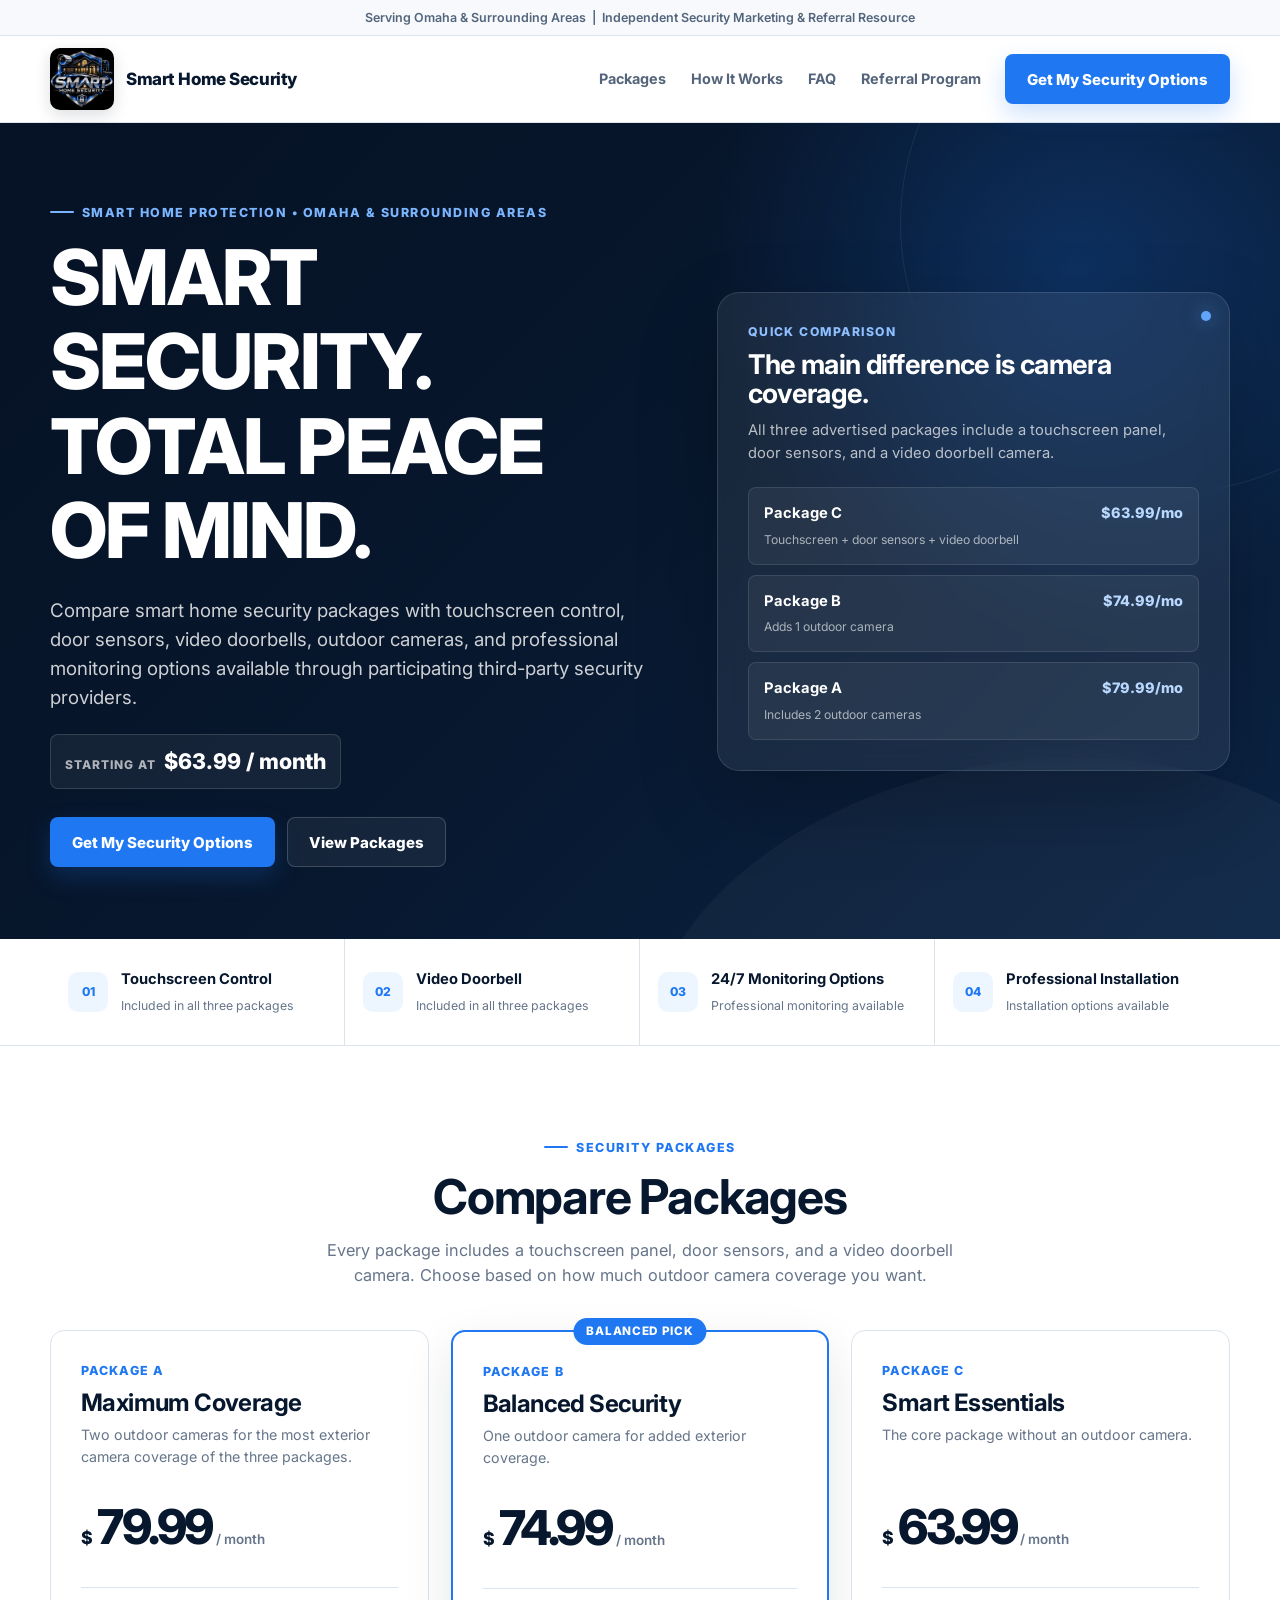
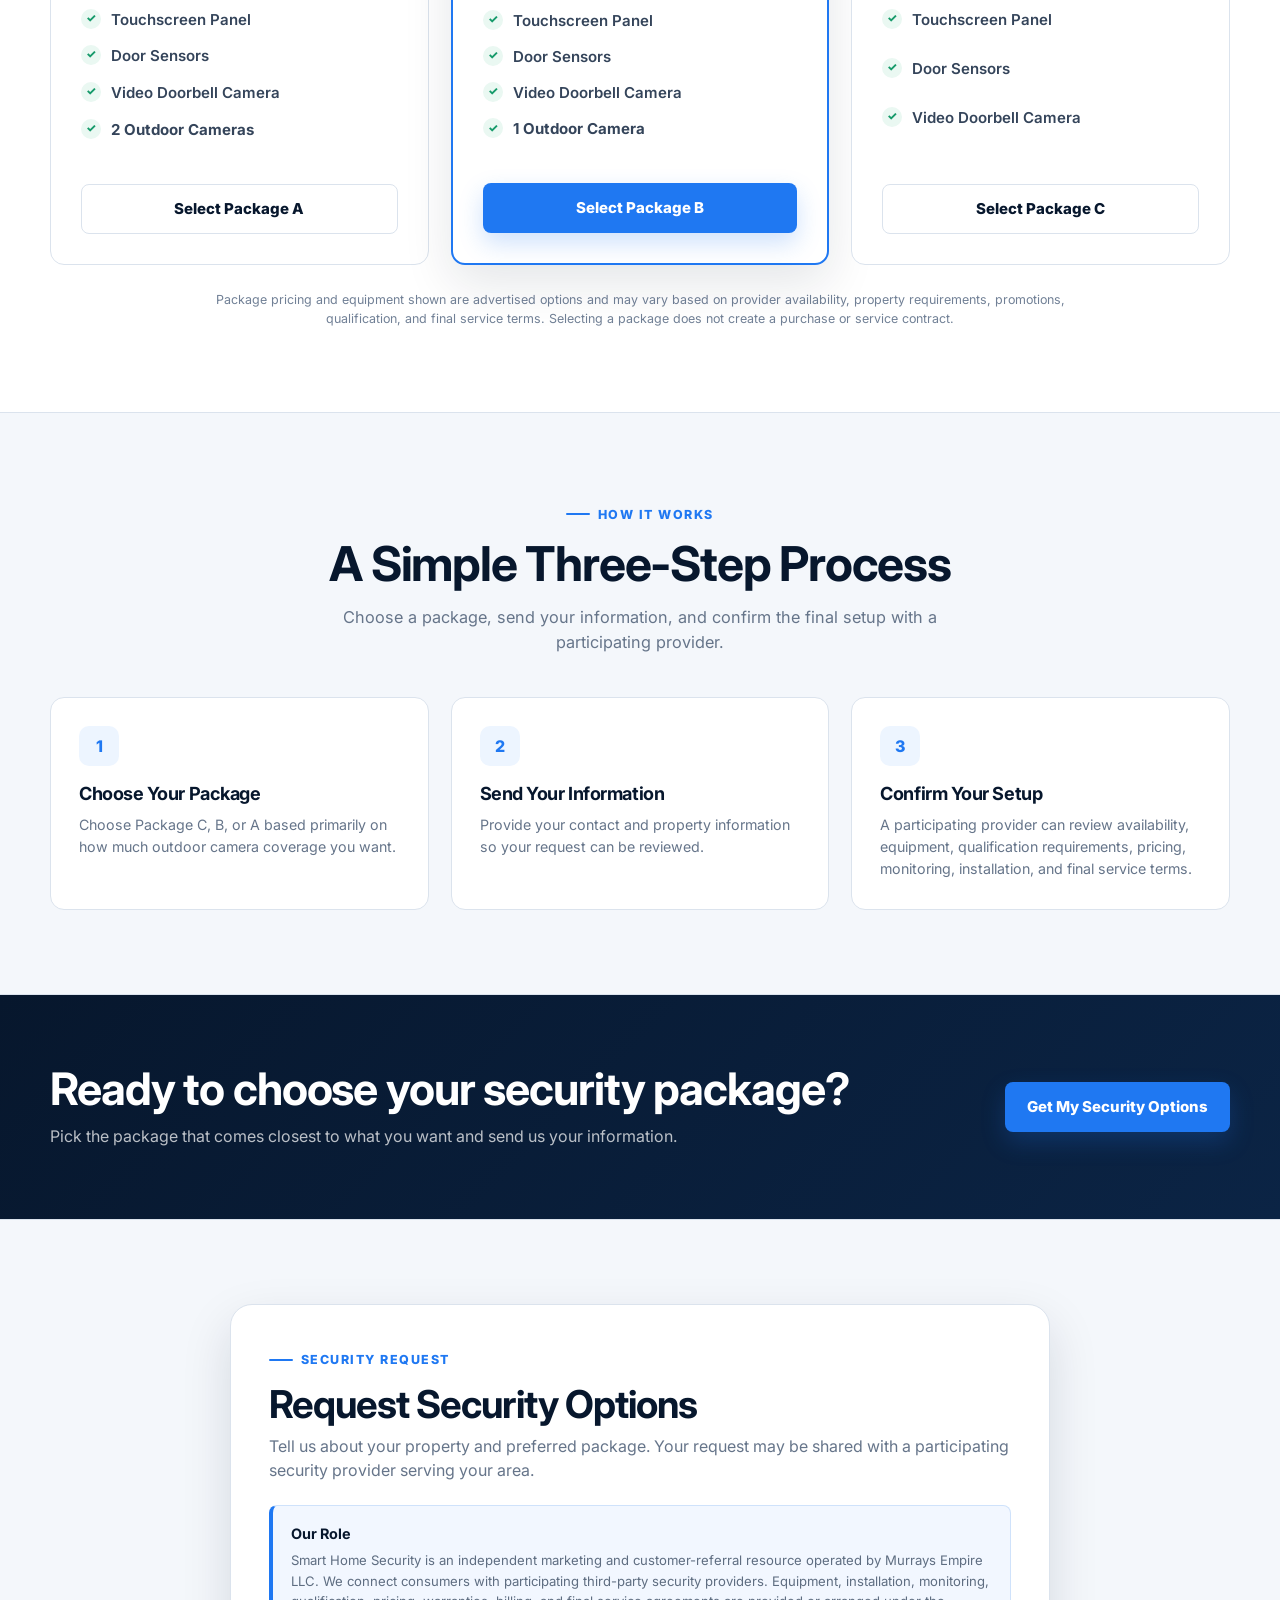
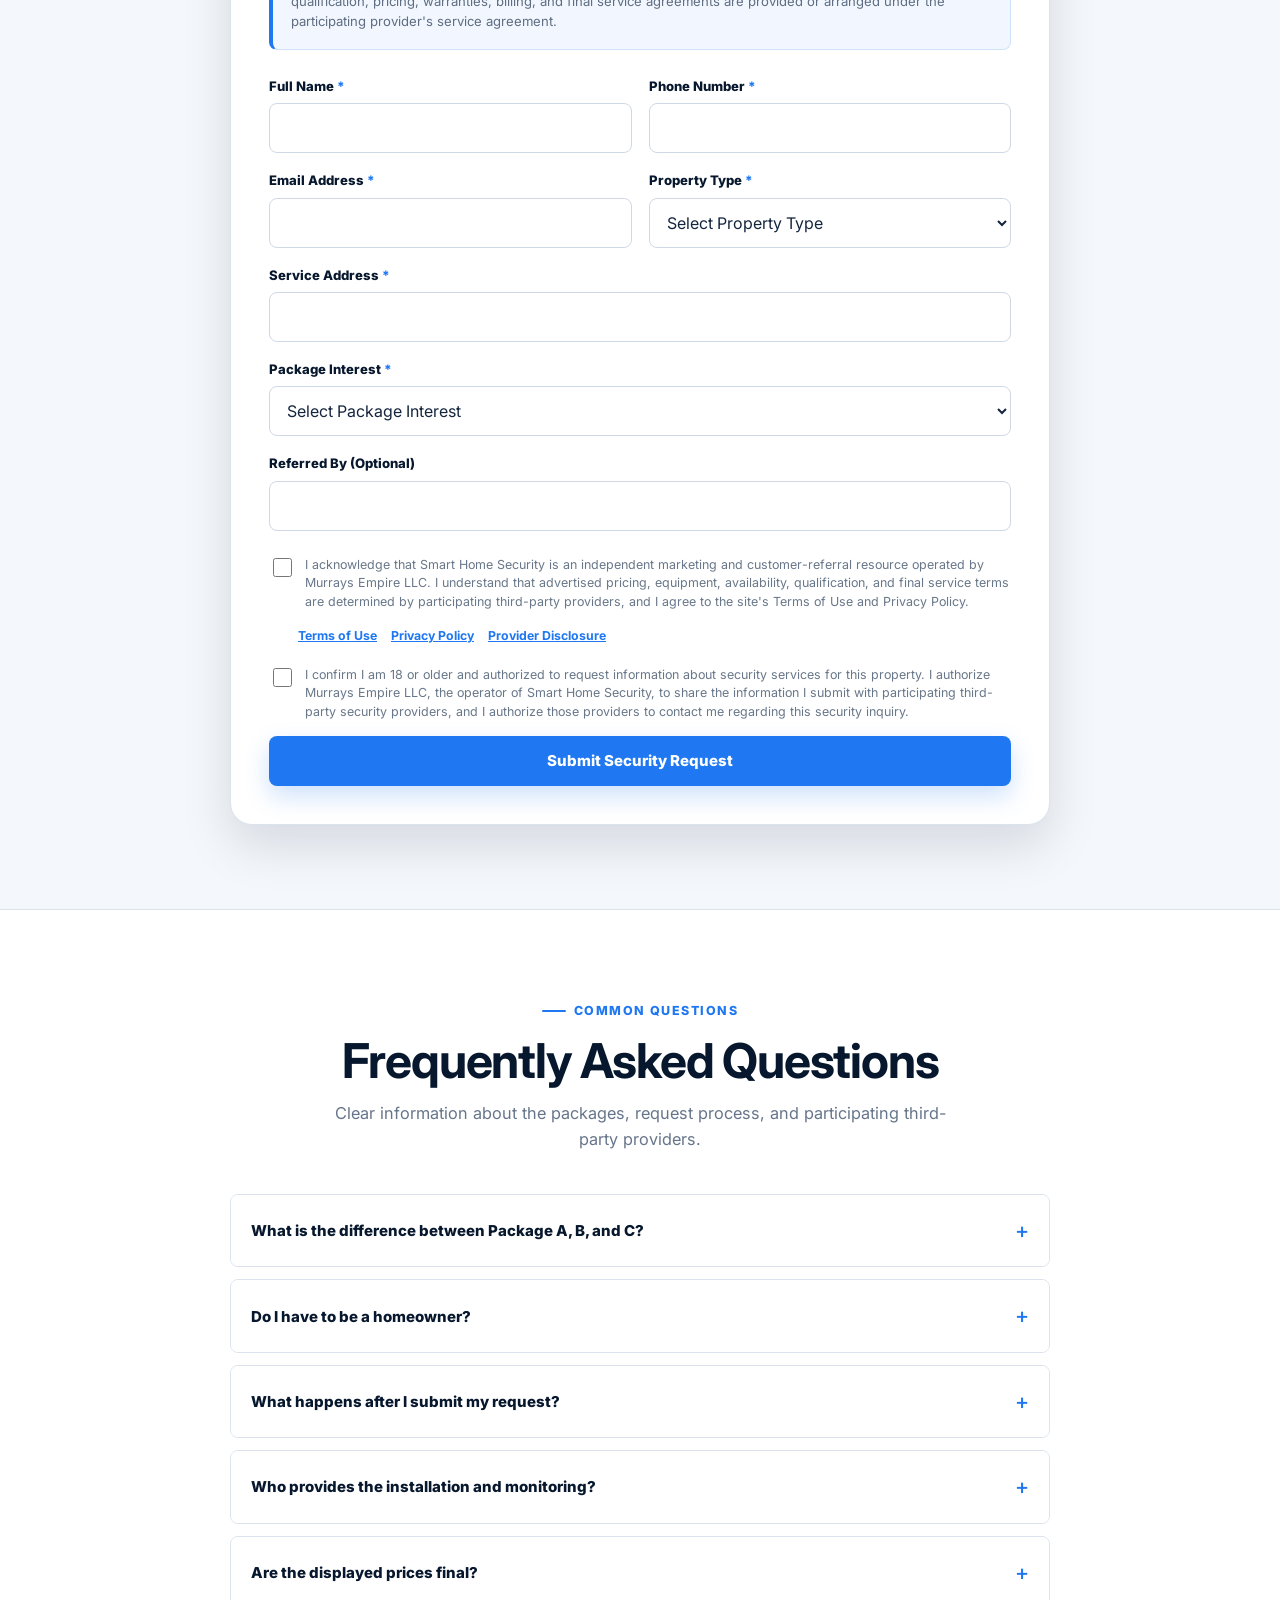
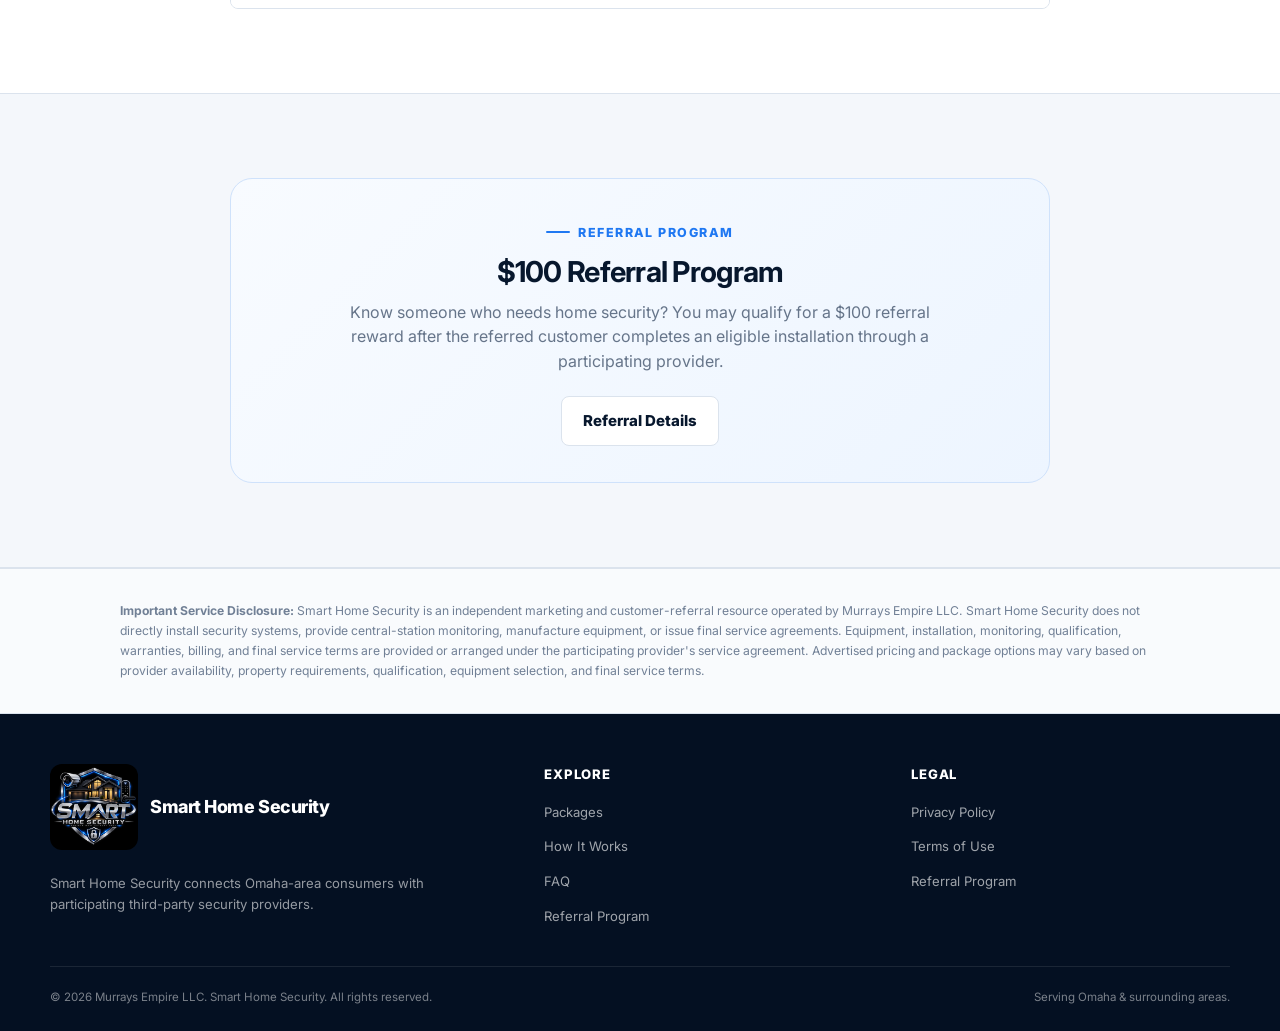
==== index.html @ c679eecb "Update index.html" ====
<!DOCTYPE html>
<html lang="en">
<head>
  <meta charset="UTF-8">

  <meta
    name="viewport"
    content="width=device-width, initial-scale=1"
  >

  <title>
    Smart Home Security Omaha | Security Camera & Monitoring Options
  </title>

  <meta
    name="description"
    content="Explore smart home security options in Omaha, including touchscreen panels, door sensors, video doorbells, outdoor cameras, and professional monitoring through participating third-party providers."
  >

  <meta
    name="robots"
    content="index,follow,max-image-preview:large"
  >

  <meta
    name="theme-color"
    content="#07172d"
  >

  <link
    rel="canonical"
    href="https://smarthomesecurityomaha.com/"
  >

  <!-- OPEN GRAPH -->

  <meta
    property="og:type"
    content="website"
  >

  <meta
    property="og:site_name"
    content="Smart Home Security"
  >

  <meta
    property="og:title"
    content="Smart Home Security Omaha | Security Camera & Monitoring Options"
  >

  <meta
    property="og:description"
    content="Compare Smart Home Security packages for Omaha with touchscreen panels, door sensors, video doorbells, outdoor cameras, and professional monitoring options."
  >

  <meta
    property="og:url"
    content="https://smarthomesecurityomaha.com/"
  >

  <meta
    property="og:image"
    content="https://smarthomesecurityomaha.com/og-image.jpg"
  >

  <meta
    property="og:image:alt"
    content="Smart Home Security options for Omaha and surrounding areas"
  >

  <!-- TWITTER / X -->

  <meta
    name="twitter:card"
    content="summary_large_image"
  >

  <meta
    name="twitter:title"
    content="Smart Home Security Omaha | Security Camera & Monitoring Options"
  >

  <meta
    name="twitter:description"
    content="Compare smart home security packages for Omaha through participating third-party security providers."
  >

  <meta
    name="twitter:image"
    content="https://smarthomesecurityomaha.com/og-image.jpg"
  >

  <!-- FONT -->

  <link
    rel="preconnect"
    href="https://fonts.googleapis.com"
  >

  <link
    rel="preconnect"
    href="https://fonts.gstatic.com"
    crossorigin
  >

  <link
    href="https://fonts.googleapis.com/css2?family=Inter:wght@400;500;600;700;800&display=swap"
    rel="stylesheet"
  >

  <!-- STRUCTURED DATA -->

  <script type="application/ld+json">
  {
    "@context": "https://schema.org",
    "@graph": [
      {
        "@type": "WebSite",
        "@id": "https://smarthomesecurityomaha.com/#website",
        "url": "https://smarthomesecurityomaha.com/",
        "name": "Smart Home Security"
      },
      {
        "@type": "Organization",
        "@id": "https://smarthomesecurityomaha.com/#organization",
        "name": "Murrays Empire LLC",
        "alternateName": "Smart Home Security",
        "url": "https://smarthomesecurityomaha.com/",
        "logo": "https://smarthomesecurityomaha.com/IMG_7226.png",
        "areaServed": {
          "@type": "City",
          "name": "Omaha"
        }
      }
    ]
  }
  </script>

  <style>

    :root {
      --navy: #07172d;
      --navy-light: #0b2445;
      --blue: #1f78f2;
      --blue-dark: #125ec4;
      --blue-soft: #edf5ff;

      --white: #ffffff;
      --off-white: #f4f7fb;

      --text: #14253e;
      --muted: #66758a;
      --border: #dbe3ed;

      --success: #159a6a;

      --shadow-small: 0 8px 24px rgba(7, 23, 45, 0.08);
      --shadow-medium: 0 20px 50px rgba(7, 23, 45, 0.13);
      --shadow-large: 0 30px 80px rgba(0, 0, 0, 0.22);

      --radius-small: 8px;
      --radius-medium: 14px;
      --radius-large: 22px;

      --container: 1180px;

      --font:
        "Inter",
        -apple-system,
        BlinkMacSystemFont,
        "Segoe UI",
        sans-serif;
    }

    *,
    *::before,
    *::after {
      box-sizing: border-box;
    }

    html {
      scroll-behavior: smooth;
    }

    body {
      margin: 0;
      overflow-x: hidden;
      color: var(--text);
      background: var(--white);
      font-family: var(--font);
      line-height: 1.55;
      -webkit-font-smoothing: antialiased;
    }

    body.modal-open {
      overflow: hidden;
    }

    img,
    svg {
      display: block;
      max-width: 100%;
    }

    button,
    input,
    select,
    textarea {
      font: inherit;
    }

    button,
    a {
      -webkit-tap-highlight-color: transparent;
    }

    button {
      touch-action: manipulation;
    }

    a {
      color: inherit;
      text-decoration: none;
    }

    p,
    h1,
    h2,
    h3,
    h4 {
      margin-top: 0;
    }

    h1,
    h2,
    h3,
    h4 {
      line-height: 1.1;
      letter-spacing: -0.025em;
    }

    p {
      color: var(--muted);
    }

    :focus-visible {
      outline: 3px solid rgba(31, 120, 242, 0.5);
      outline-offset: 3px;
    }

    #packages,
    #how-it-works,
    #lead-form,
    #faq,
    #referral {
      scroll-margin-top: 105px;
    }

    .container {
      width: min(calc(100% - 32px), var(--container));
      margin-inline: auto;
    }

    .section {
      padding: 84px 0;
    }

    .section-soft {
      background: var(--off-white);
      border-top: 1px solid var(--border);
      border-bottom: 1px solid var(--border);
    }

    .section-heading {
      max-width: 720px;
      margin: 0 auto 42px;
      text-align: center;
    }

    .section-heading h2 {
      margin-bottom: 14px;
      color: var(--navy);
      font-size: clamp(2rem, 4vw, 3rem);
    }

    .section-heading p {
      max-width: 640px;
      margin: 0 auto;
      font-size: 1.02rem;
    }

    .eyebrow {
      display: inline-flex;
      align-items: center;
      gap: 8px;
      margin-bottom: 14px;
      color: var(--blue);
      font-size: 0.78rem;
      font-weight: 800;
      letter-spacing: 0.12em;
      text-transform: uppercase;
    }

    .eyebrow::before {
      content: "";
      width: 24px;
      height: 2px;
      background: currentColor;
      border-radius: 99px;
    }

    .btn {
      min-height: 50px;
      display: inline-flex;
      align-items: center;
      justify-content: center;
      gap: 9px;
      padding: 0 21px;
      border: 1px solid transparent;
      border-radius: var(--radius-small);
      font-size: 0.94rem;
      font-weight: 800;
      text-align: center;
      cursor: pointer;

      transition:
        background-color 180ms ease,
        border-color 180ms ease,
        color 180ms ease,
        transform 180ms ease,
        box-shadow 180ms ease;
    }

    .btn:hover {
      transform: translateY(-1px);
    }

    .btn-primary {
      color: var(--white);
      background: var(--blue);
      box-shadow: 0 10px 24px rgba(31, 120, 242, 0.22);
    }

    .btn-primary:hover {
      background: var(--blue-dark);
    }

    .btn-secondary {
      color: var(--navy);
      background: var(--white);
      border-color: var(--border);
    }

    .btn-secondary:hover {
      border-color: #b9c7d8;
      box-shadow: var(--shadow-small);
    }

    .btn-full {
      width: 100%;
    }

    .btn:disabled {
      opacity: 0.65;
      cursor: not-allowed;
      transform: none;
    }

    .announcement-bar {
      padding: 8px 16px;
      color: #53657c;
      background: #f7f9fc;
      border-bottom: 1px solid var(--border);
      font-size: 0.78rem;
      font-weight: 600;
      text-align: center;
    }

    .site-header {
      position: sticky;
      top: 0;
      z-index: 1000;
      background: rgba(255, 255, 255, 0.97);
      border-bottom: 1px solid rgba(219, 227, 237, 0.95);
      backdrop-filter: blur(14px);
    }

    .nav-wrap {
      min-height: 86px;
      display: flex;
      align-items: center;
      justify-content: space-between;
      gap: 24px;
    }

    .brand-link {
      display: inline-flex;
      align-items: center;
      gap: 12px;
      min-width: 0;
      color: var(--navy);
      font-weight: 800;
    }

    .brand-logo {
      width: 64px;
      height: 62px;
      flex: 0 0 auto;
      object-fit: cover;
      object-position: center;
      border-radius: 10px;
      background: #000;
      box-shadow: 0 5px 16px rgba(7, 23, 45, 0.14);
    }

    .brand-name {
      font-size: 1.06rem;
      font-weight: 800;
      letter-spacing: -0.025em;
      white-space: nowrap;
    }

    .nav-links {
      display: flex;
      align-items: center;
      gap: 25px;
      margin-left: auto;
    }

    .nav-link {
      color: #54647a;
      font-size: 0.9rem;
      font-weight: 700;
      transition: color 160ms ease;
    }

    .nav-link:hover {
      color: var(--navy);
    }

    .menu-toggle {
      display: none;
      width: 44px;
      height: 44px;
      padding: 0;
      border: 0;
      border-radius: var(--radius-small);
      background: transparent;
      cursor: pointer;
    }

    .menu-toggle span {
      display: block;
      width: 22px;
      height: 2px;
      margin: 5px auto;
      background: var(--navy);
    }

    .hero {
      position: relative;
      isolation: isolate;
      overflow: hidden;
      color: var(--white);

      background:
        radial-gradient(
          circle at 84% 18%,
          rgba(31, 120, 242, 0.24),
          transparent 29%
        ),
        linear-gradient(
          135deg,
          #061225 0%,
          #07172d 48%,
          #0b2445 100%
        );
    }

    .hero::before {
      content: "";
      position: absolute;
      top: -170px;
      right: -160px;
      z-index: -1;
      width: 540px;
      height: 540px;
      border-radius: 50%;
      border: 1px solid rgba(255, 255, 255, 0.07);
    }

    .hero::after {
      content: "";
      position: absolute;
      right: -10%;
      bottom: -42%;
      z-index: -1;
      width: 60%;
      height: 520px;
      border-radius: 50%;
      background: rgba(255, 255, 255, 0.035);
      transform: rotate(-10deg);
    }

    .hero-grid {
      min-height: 640px;
      display: grid;
      grid-template-columns: 1.08fr 0.92fr;
      gap: 64px;
      align-items: center;
      padding: 72px 0;
    }

    .hero .eyebrow {
      color: #7bb5ff;
    }

    .hero h1 {
      max-width: 760px;
      margin-bottom: 22px;
      color: var(--white);
      font-size: clamp(2.7rem, 6vw, 4.8rem);
      font-weight: 800;
    }

    .hero-copy {
      max-width: 680px;
      margin-bottom: 22px;
      color: rgba(255, 255, 255, 0.8);
      font-size: clamp(1.02rem, 2vw, 1.17rem);
    }

    .hero-price {
      display: inline-flex;
      align-items: baseline;
      gap: 8px;
      margin-bottom: 28px;
      padding: 10px 14px;
      border: 1px solid rgba(255, 255, 255, 0.14);
      border-radius: var(--radius-small);
      background: rgba(255, 255, 255, 0.06);
    }

    .hero-price-label {
      color: rgba(255, 255, 255, 0.66);
      font-size: 0.75rem;
      font-weight: 800;
      letter-spacing: 0.08em;
      text-transform: uppercase;
    }

    .hero-price-value {
      color: var(--white);
      font-size: 1.35rem;
      font-weight: 800;
    }

    .hero-actions {
      display: flex;
      flex-wrap: wrap;
      gap: 12px;
    }

    .hero-actions .btn-secondary {
      color: var(--white);
      background: rgba(255, 255, 255, 0.06);
      border-color: rgba(255, 255, 255, 0.18);
    }

    .hero-actions .btn-secondary:hover {
      background: rgba(255, 255, 255, 0.1);
    }

    .hero-panel {
      position: relative;
      padding: 30px;
      border: 1px solid rgba(255, 255, 255, 0.12);
      border-radius: var(--radius-large);
      background: rgba(255, 255, 255, 0.07);
      box-shadow: var(--shadow-large);
      backdrop-filter: blur(14px);
    }

    .hero-panel::before {
      content: "";
      position: absolute;
      top: 18px;
      right: 18px;
      width: 10px;
      height: 10px;
      border-radius: 50%;
      background: #60a5fa;
      box-shadow: 0 0 18px rgba(96, 165, 250, 0.65);
    }

    .hero-panel-kicker {
      margin-bottom: 8px;
      color: #8fbfff;
      font-size: 0.76rem;
      font-weight: 800;
      letter-spacing: 0.12em;
      text-transform: uppercase;
    }

    .hero-panel h2 {
      margin-bottom: 10px;
      color: var(--white);
      font-size: 1.7rem;
    }

    .hero-panel > p {
      margin-bottom: 22px;
      color: rgba(255, 255, 255, 0.7);
      font-size: 0.92rem;
    }

    .mini-package-list {
      display: grid;
      gap: 10px;
    }

    .mini-package {
      display: grid;
      grid-template-columns: 1fr auto;
      gap: 6px 16px;
      padding: 14px 15px;
      border: 1px solid rgba(255, 255, 255, 0.1);
      border-radius: var(--radius-small);
      background: rgba(255, 255, 255, 0.055);
    }

    .mini-package strong {
      color: var(--white);
      font-size: 0.92rem;
    }

    .mini-package-price {
      color: #b9d8ff;
      font-size: 0.9rem;
      font-weight: 800;
    }

    .mini-package-detail {
      grid-column: 1 / -1;
      color: rgba(255, 255, 255, 0.62);
      font-size: 0.76rem;
    }

    .trust-strip {
      background: var(--white);
      border-bottom: 1px solid var(--border);
    }

    .trust-grid {
      display: grid;
      grid-template-columns: repeat(4, 1fr);
    }

    .trust-item {
      min-height: 106px;
      display: flex;
      align-items: center;
      gap: 13px;
      padding: 18px;
      border-right: 1px solid var(--border);
    }

    .trust-item:last-child {
      border-right: 0;
    }

    .trust-icon {
      width: 40px;
      height: 40px;
      display: grid;
      place-items: center;
      flex: 0 0 auto;
      border-radius: 10px;
      color: var(--blue);
      background: var(--blue-soft);
      font-size: 0.76rem;
      font-weight: 800;
    }

    .trust-item strong {
      display: block;
      margin-bottom: 2px;
      color: var(--navy);
      font-size: 0.92rem;
    }

    .trust-item span {
      color: var(--muted);
      font-size: 0.77rem;
    }

    .packages-grid {
      display: grid;
      grid-template-columns: repeat(3, 1fr);
      gap: 22px;
      align-items: stretch;
    }

    .package-card {
      position: relative;
      min-width: 0;
      display: flex;
      flex-direction: column;
      padding: 30px;
      border: 1px solid var(--border);
      border-radius: var(--radius-medium);
      background: var(--white);
      transition:
        border-color 180ms ease,
        transform 180ms ease,
        box-shadow 180ms ease;
    }

    .package-card:hover {
      transform: translateY(-3px);
      border-color: #b6c8dc;
      box-shadow: var(--shadow-medium);
    }

    .package-card-featured {
      border: 2px solid var(--blue);
      box-shadow: 0 18px 50px rgba(7, 23, 45, 0.11);
    }

    .package-badge {
      position: absolute;
      top: -14px;
      left: 50%;
      transform: translateX(-50%);
      padding: 4px 13px;
      border-radius: 99px;
      color: var(--white);
      background: var(--blue);
      font-size: 0.73rem;
      font-weight: 800;
      letter-spacing: 0.06em;
      text-transform: uppercase;
      white-space: nowrap;
    }

    .package-label {
      margin-bottom: 9px;
      color: var(--blue);
      font-size: 0.78rem;
      font-weight: 800;
      letter-spacing: 0.09em;
      text-transform: uppercase;
    }

    .package-card h3 {
      margin-bottom: 8px;
      color: var(--navy);
      font-size: 1.5rem;
    }

    .package-intro {
      min-height: 46px;
      margin-bottom: 20px;
      font-size: 0.89rem;
    }

    .price {
      display: flex;
      align-items: baseline;
      gap: 4px;
      margin-bottom: 22px;
      color: var(--navy);
    }

    .price-currency {
      font-size: 1.1rem;
      font-weight: 800;
    }

    .price-amount {
      font-size: 3rem;
      font-weight: 800;
      letter-spacing: -0.05em;
    }

    .price-period {
      color: var(--muted);
      font-size: 0.84rem;
      font-weight: 600;
    }

    .feature-list {
      display: grid;
      gap: 13px;
      flex: 1;
      padding: 20px 0;
      margin: 0 0 22px;
      border-top: 1px solid var(--border);
      list-style: none;
    }

    .feature-list li {
      display: flex;
      align-items: flex-start;
      gap: 10px;
      color: #34445a;
      font-size: 0.94rem;
      font-weight: 600;
    }

    .feature-check {
      width: 20px;
      height: 20px;
      display: inline-grid;
      place-items: center;
      flex: 0 0 auto;
      margin-top: 1px;
      border-radius: 50%;
      color: var(--success);
      background: #eaf8f2;
      font-size: 0.72rem;
      font-weight: 800;
    }

    .package-disclaimer {
      max-width: 880px;
      margin: 25px auto 0;
      color: #718096;
      font-size: 0.78rem;
      line-height: 1.55;
      text-align: center;
    }

    .process-grid {
      display: grid;
      grid-template-columns: repeat(3, 1fr);
      gap: 22px;
    }

    .process-card {
      padding: 28px;
      border: 1px solid var(--border);
      border-radius: var(--radius-medium);
      background: var(--white);
    }

    .process-number {
      width: 40px;
      height: 40px;
      display: grid;
      place-items: center;
      margin-bottom: 18px;
      border-radius: 10px;
      color: var(--blue);
      background: var(--blue-soft);
      font-weight: 800;
    }

    .process-card h3 {
      margin-bottom: 10px;
      color: var(--navy);
      font-size: 1.13rem;
    }

    .process-card p {
      margin-bottom: 0;
      font-size: 0.89rem;
    }

    .cta-band {
      padding: 70px 0;
      color: var(--white);
      background: linear-gradient(135deg, var(--navy), var(--navy-light));
    }

    .cta-band-inner {
      display: grid;
      grid-template-columns: 1fr auto;
      gap: 32px;
      align-items: center;
    }

    .cta-band h2 {
      margin-bottom: 10px;
      color: var(--white);
      font-size: clamp(2rem, 4vw, 2.8rem);
    }

    .cta-band p {
      max-width: 700px;
      margin-bottom: 0;
      color: rgba(255, 255, 255, 0.72);
    }

    .form-shell {
      max-width: 820px;
      margin-inline: auto;
    }

    .form-card {
      padding: 38px;
      border: 1px solid var(--border);
      border-radius: var(--radius-large);
      background: var(--white);
      box-shadow: var(--shadow-medium);
    }

    .form-heading {
      margin-bottom: 22px;
    }

    .form-heading h2 {
      margin-bottom: 8px;
      color: var(--navy);
      font-size: clamp(1.8rem, 4vw, 2.4rem);
    }

    .form-heading p {
      margin-bottom: 0;
    }

    .our-role {
      margin-bottom: 26px;
      padding: 17px 18px;
      border: 1px solid #cfe2fb;
      border-left: 4px solid var(--blue);
      border-radius: var(--radius-small);
      background: #f2f7ff;
    }

    .our-role strong {
      display: block;
      margin-bottom: 5px;
      color: var(--navy);
      font-size: 0.9rem;
    }

    .our-role p {
      margin-bottom: 0;
      color: #5e6d81;
      font-size: 0.82rem;
      line-height: 1.55;
    }

    .form-grid {
      display: grid;
      grid-template-columns: 1fr 1fr;
      gap: 17px;
    }

    .form-group {
      display: grid;
      gap: 7px;
    }

    .form-group-full {
      grid-column: 1 / -1;
    }

    .form-group label {
      color: var(--navy);
      font-size: 0.82rem;
      font-weight: 800;
    }

    .required {
      color: var(--blue);
    }

    .form-control {
      width: 100%;
      min-height: 50px;
      padding: 11px 13px;
      border: 1px solid #cfd9e6;
      border-radius: var(--radius-small);
      color: var(--text);
      background: var(--white);
      font-size: 16px;
      transition:
        border-color 160ms ease,
        box-shadow 160ms ease;
    }

    .form-control:focus {
      outline: none;
      border-color: var(--blue);
      box-shadow: 0 0 0 3px rgba(31, 120, 242, 0.13);
    }

    .consent-section {
      margin-top: 25px;
    }

    .consent-row {
      display: flex;
      align-items: flex-start;
      gap: 10px;
      margin-bottom: 14px;
    }

    .consent-row input[type="checkbox"] {
      width: 19px;
      height: 19px;
      flex: 0 0 auto;
      margin-top: 2px;
      accent-color: var(--blue);
    }

    .consent-row label {
      color: #687789;
      font-size: 0.78rem;
      line-height: 1.5;
    }

    .legal-links {
      display: flex;
      flex-wrap: wrap;
      gap: 8px 14px;
      margin: 6px 0 21px 29px;
      font-size: 0.77rem;
    }

    .legal-links a,
    .legal-link-button {
      padding: 0;
      border: 0;
      color: var(--blue);
      background: none;
      font: inherit;
      font-weight: 700;
      text-decoration: underline;
      cursor: pointer;
    }

    .botcheck {
      display: none;
    }

    .faq-list {
      max-width: 820px;
      display: grid;
      gap: 12px;
      margin: 0 auto;
    }

    .faq-item {
      overflow: hidden;
      border: 1px solid var(--border);
      border-radius: var(--radius-small);
      background: var(--white);
    }

    .faq-button {
      width: 100%;
      display: flex;
      align-items: center;
      justify-content: space-between;
      gap: 20px;
      padding: 19px 20px;
      border: 0;
      color: var(--navy);
      background: var(--white);
      font-size: 0.94rem;
      font-weight: 800;
      text-align: left;
      cursor: pointer;
    }

    .faq-icon {
      color: var(--blue);
      font-size: 1.35rem;
      font-weight: 500;
    }

    .faq-answer {
      display: none;
      padding: 0 20px 20px;
      color: var(--muted);
      font-size: 0.88rem;
      line-height: 1.6;
    }

    .faq-item.open .faq-answer {
      display: block;
    }

    .referral-card {
      max-width: 820px;
      margin-inline: auto;
      padding: 36px;
      border: 1px solid #cfe2fb;
      border-radius: var(--radius-large);
      background: linear-gradient(135deg, #f8fbff, #edf5ff);
      text-align: center;
    }

    .referral-card h2 {
      margin-bottom: 12px;
      color: var(--navy);
      font-size: 1.8rem;
    }

    .referral-card p {
      max-width: 620px;
      margin: 0 auto 22px;
    }

    .service-disclosure {
      padding: 32px 0;
      border-top: 1px solid var(--border);
      border-bottom: 1px solid var(--border);
      background: #f9fbfd;
    }

    .service-disclosure p {
      max-width: 1040px;
      margin: 0 auto;
      color: #718096;
      font-size: 0.76rem;
      line-height: 1.65;
    }

    .site-footer {
      padding: 50px 0 24px;
      color: rgba(255, 255, 255, 0.75);
      background: #041022;
    }

    .footer-grid {
      display: grid;
      grid-template-columns: 1.4fr 1fr 1fr;
      gap: 48px;
      padding-bottom: 38px;
    }

    .footer-brand .brand-link {
      color: var(--white);
      align-items: center;
    }

    .footer-brand .brand-logo {
      width: 88px;
      height: 86px;
      border-radius: 12px;
      box-shadow: none;
    }

    .footer-brand .brand-name {
      color: var(--white);
      font-size: 1.12rem;
    }

    .footer-brand p {
      max-width: 430px;
      margin: 16px 0 0;
      color: rgba(255, 255, 255, 0.58);
      font-size: 0.82rem;
      line-height: 1.6;
    }

    .footer-heading {
      margin-bottom: 14px;
      color: var(--white);
      font-size: 0.82rem;
      font-weight: 800;
      letter-spacing: 0.06em;
      text-transform: uppercase;
    }

    .footer-links {
      display: grid;
      gap: 10px;
      padding: 0;
      margin: 0;
      list-style: none;
    }

    .footer-links a {
      color: rgba(255, 255, 255, 0.62);
      font-size: 0.82rem;
    }

    .footer-links a:hover {
      color: var(--white);
    }

    .footer-bottom {
      display: flex;
      justify-content: space-between;
      gap: 20px;
      padding-top: 22px;
      border-top: 1px solid rgba(255, 255, 255, 0.09);
      color: rgba(255, 255, 255, 0.47);
      font-size: 0.72rem;
    }

    .mobile-cta {
      display: none;
    }

    .provider-modal {
      position: fixed;
      inset: 0;
      z-index: 2500;
      display: grid;
      place-items: center;
      padding: 18px;
      background: rgba(4, 16, 34, 0.8);
      backdrop-filter: blur(8px);
    }

    .provider-modal[hidden] {
      display: none;
    }

    .provider-modal-card {
      width: min(100%, 610px);
      max-height: 88vh;
      overflow-y: auto;
      padding: 30px;
      border-radius: var(--radius-large);
      background: var(--white);
      box-shadow: 0 30px 90px rgba(0, 0, 0, 0.3);
    }

    .provider-modal-header {
      display: flex;
      align-items: flex-start;
      justify-content: space-between;
      gap: 20px;
      margin-bottom: 18px;
    }

    .provider-modal-header h2 {
      margin-bottom: 0;
      color: var(--navy);
      font-size: 1.45rem;
    }

    .provider-modal-close {
      width: 40px;
      height: 40px;
      display: grid;
      place-items: center;
      flex: 0 0 auto;
      border: 0;
      border-radius: 50%;
      color: var(--navy);
      background: var(--off-white);
      font-size: 1.4rem;
      cursor: pointer;
    }

    .provider-modal-body p {
      margin-bottom: 15px;
      font-size: 0.86rem;
      line-height: 1.65;
    }

    .provider-modal-actions {
      display: flex;
      flex-wrap: wrap;
      justify-content: flex-end;
      gap: 10px;
      margin-top: 24px;
    }

    @media (max-width: 980px) {

      .hero-grid {
        min-height: auto;
        grid-template-columns: 1fr;
        gap: 42px;
      }

      .hero-content {
        max-width: 780px;
      }

      .hero-panel {
        max-width: 680px;
      }

      .trust-grid {
        grid-template-columns: 1fr 1fr;
      }

      .trust-item:nth-child(2) {
        border-right: 0;
      }

      .trust-item:nth-child(-n+2) {
        border-bottom: 1px solid var(--border);
      }

      .packages-grid,
      .process-grid {
        max-width: 700px;
        grid-template-columns: 1fr;
        margin-inline: auto;
      }

      .package-intro {
        min-height: 0;
      }
    }

    @media (max-width: 820px) {

      .desktop-cta {
        display: none;
      }

      .menu-toggle {
        display: block;
        margin-left: auto;
      }

      .nav-links {
        position: absolute;
        top: 86px;
        left: 0;
        right: 0;
        display: none;
        flex-direction: column;
        align-items: stretch;
        gap: 4px;
        padding: 14px 16px 18px;
        background: var(--white);
        border-bottom: 1px solid var(--border);
        box-shadow: 0 18px 36px rgba(7, 23, 45, 0.08);
      }

      .nav-links.active {
        display: flex;
      }

      .nav-link {
        padding: 12px;
        border-radius: 8px;
      }

      .nav-link:hover {
        background: var(--off-white);
      }

      .cta-band-inner {
        grid-template-columns: 1fr;
      }

      .footer-grid {
        grid-template-columns: 1fr 1fr;
      }

      .footer-brand {
        grid-column: 1 / -1;
      }

      .mobile-cta {
        position: fixed;
        left: 12px;
        right: 12px;
        bottom: 12px;
        z-index: 1500;
        display: block;
      }

      .mobile-cta.form-visible {
        display: none;
      }

      .mobile-cta .btn {
        width: 100%;
        box-shadow: 0 14px 36px rgba(7, 23, 45, 0.28);
      }

      body {
        padding-bottom: 74px;
      }
    }

    @media (max-width: 620px) {

      .container {
        width: min(calc(100% - 24px), var(--container));
      }

      .section {
        padding: 66px 0;
      }

      .nav-wrap {
        min-height: 80px;
      }

      .brand-logo {
        width: 56px;
        height: 54px;
      }

      .brand-name {
        font-size: 0.97rem;
      }

      .nav-links {
        top: 80px;
      }

      .hero-grid {
        padding: 54px 0 62px;
      }

      .hero h1 {
        font-size: clamp(2.35rem, 12vw, 3.45rem);
      }

      .hero-actions {
        display: grid;
      }

      .hero-actions .btn {
        width: 100%;
      }

      .hero-panel {
        padding: 22px;
        border-radius: var(--radius-medium);
      }

      .trust-grid {
        grid-template-columns: 1fr;
      }

      .trust-item,
      .trust-item:nth-child(2) {
        border-right: 0;
        border-bottom: 1px solid var(--border);
      }

      .trust-item:last-child {
        border-bottom: 0;
      }

      .package-card {
        padding: 24px;
      }

      .form-grid {
        grid-template-columns: 1fr;
      }

      .form-group-full {
        grid-column: auto;
      }

      .form-card {
        padding: 25px 18px;
      }

      .legal-links {
        margin-left: 0;
      }

      .footer-grid {
        grid-template-columns: 1fr;
        gap: 30px;
      }

      .footer-brand {
        grid-column: auto;
      }

      .footer-brand .brand-logo {
        width: 82px;
        height: 80px;
      }

      .footer-bottom {
        flex-direction: column;
      }

      .provider-modal-card {
        padding: 23px 18px;
      }

      .provider-modal-actions {
        display: grid;
      }

      .provider-modal-actions .btn {
        width: 100%;
      }
    }

    @media (max-width: 380px) {

      .brand-logo {
        width: 50px;
        height: 49px;
      }

      .brand-name {
        font-size: 0.88rem;
      }
    }

    @media (prefers-reduced-motion: reduce) {

      html {
        scroll-behavior: auto;
      }

      *,
      *::before,
      *::after {
        scroll-behavior: auto !important;
        transition-duration: 0.001ms !important;
        animation-duration: 0.001ms !important;
        animation-iteration-count: 1 !important;
      }
    }

  </style>
</head>

<body>

  <div class="announcement-bar">
    Serving Omaha &amp; Surrounding Areas
    &nbsp;|&nbsp;
    Independent Security Marketing &amp; Referral Resource
  </div>

  <header class="site-header">

    <div class="container nav-wrap">

      <a
        class="brand-link"
        href="/"
        aria-label="Smart Home Security homepage"
      >

        <img
          class="brand-logo"
          src="/IMG_7226.png"
          alt="Smart Home Security logo"
          decoding="async"
        >

        <span class="brand-name">
          Smart Home Security
        </span>

      </a>

      <nav
        class="nav-links"
        id="site-nav"
        aria-label="Primary navigation"
      >

        <a class="nav-link" href="#packages">
          Packages
        </a>

        <a class="nav-link" href="#how-it-works">
          How It Works
        </a>

        <a class="nav-link" href="#faq">
          FAQ
        </a>

        <a class="nav-link" href="#referral">
          Referral Program
        </a>

      </nav>

      <a
        class="btn btn-primary desktop-cta"
        href="#lead-form"
      >
        Get My Security Options
      </a>

      <button
        class="menu-toggle"
        id="menu-toggle"
        type="button"
        aria-controls="site-nav"
        aria-expanded="false"
        aria-label="Open navigation menu"
      >
        <span></span>
        <span></span>
        <span></span>
      </button>

    </div>

  </header>

  <main>

    <section class="hero">

      <div class="container hero-grid">

        <div class="hero-content">

          <div class="eyebrow">
            Smart Home Protection
            &bull;
            Omaha &amp; Surrounding Areas
          </div>

          <h1>
            SMART SECURITY.<br>
            TOTAL PEACE OF MIND.
          </h1>

          <p class="hero-copy">
            Compare smart home security packages with touchscreen
            control, door sensors, video doorbells, outdoor cameras,
            and professional monitoring options available through
            participating third-party security providers.
          </p>

          <div class="hero-price">

            <span class="hero-price-label">
              Starting at
            </span>

            <span class="hero-price-value">
              $63.99 / month
            </span>

          </div>

          <div class="hero-actions">

            <a
              class="btn btn-primary"
              href="#lead-form"
            >
              Get My Security Options
            </a>

            <a
              class="btn btn-secondary"
              href="#packages"
            >
              View Packages
            </a>

          </div>

        </div>

        <aside
          class="hero-panel"
          aria-label="Security package overview"
        >

          <div class="hero-panel-kicker">
            Quick Comparison
          </div>

          <h2>
            The main difference is camera coverage.
          </h2>

          <p>
            All three advertised packages include a touchscreen
            panel, door sensors, and a video doorbell camera.
          </p>

          <div class="mini-package-list">

            <div class="mini-package">

              <strong>
                Package C
              </strong>

              <span class="mini-package-price">
                $63.99/mo
              </span>

              <span class="mini-package-detail">
                Touchscreen + door sensors + video doorbell
              </span>

            </div>

            <div class="mini-package">

              <strong>
                Package B
              </strong>

              <span class="mini-package-price">
                $74.99/mo
              </span>

              <span class="mini-package-detail">
                Adds 1 outdoor camera
              </span>

            </div>

            <div class="mini-package">

              <strong>
                Package A
              </strong>

              <span class="mini-package-price">
                $79.99/mo
              </span>

              <span class="mini-package-detail">
                Includes 2 outdoor cameras
              </span>

            </div>

          </div>

        </aside>

      </div>

    </section>

    <section
      class="trust-strip"
      aria-label="Security option highlights"
    >

      <div class="container trust-grid">

        <div class="trust-item">

          <div class="trust-icon" aria-hidden="true">
            01
          </div>

          <div>
            <strong>Touchscreen Control</strong>
            <span>Included in all three packages</span>
          </div>

        </div>

        <div class="trust-item">

          <div class="trust-icon" aria-hidden="true">
            02
          </div>

          <div>
            <strong>Video Doorbell</strong>
            <span>Included in all three packages</span>
          </div>

        </div>

        <div class="trust-item">

          <div class="trust-icon" aria-hidden="true">
            03
          </div>

          <div>
            <strong>24/7 Monitoring Options</strong>
            <span>Professional monitoring available</span>
          </div>

        </div>

        <div class="trust-item">

          <div class="trust-icon" aria-hidden="true">
            04
          </div>

          <div>
            <strong>Professional Installation</strong>
            <span>Installation options available</span>
          </div>

        </div>

      </div>

    </section>

    <section
      class="section"
      id="packages"
      aria-labelledby="packages-title"
    >

      <div class="container">

        <div class="section-heading">

          <div class="eyebrow">
            Security Packages
          </div>

          <h2 id="packages-title">
            Compare Packages
          </h2>

          <p>
            Every package includes a touchscreen panel, door sensors,
            and a video doorbell camera. Choose based on how much
            outdoor camera coverage you want.
          </p>

        </div>

        <div class="packages-grid">

          <article class="package-card">

            <div class="package-label">
              Package A
            </div>

            <h3>
              Maximum Coverage
            </h3>

            <p class="package-intro">
              Two outdoor cameras for the most exterior camera
              coverage of the three packages.
            </p>

            <div class="price">

              <span class="price-currency">$</span>

              <span class="price-amount">
                79.99
              </span>

              <span class="price-period">
                / month
              </span>

            </div>

            <ul class="feature-list">

              <li>
                <span class="feature-check" aria-hidden="true">✓</span>
                Touchscreen Panel
              </li>

              <li>
                <span class="feature-check" aria-hidden="true">✓</span>
                Door Sensors
              </li>

              <li>
                <span class="feature-check" aria-hidden="true">✓</span>
                Video Doorbell Camera
              </li>

              <li>
                <span class="feature-check" aria-hidden="true">✓</span>
                <strong>2 Outdoor Cameras</strong>
              </li>

            </ul>

            <button
              class="btn btn-secondary btn-full package-select"
              type="button"
              data-package="Package A — Maximum Coverage — $79.99/month"
            >
              Select Package A
            </button>

          </article>

          <article
            class="package-card package-card-featured"
          >

            <div class="package-badge">
              BALANCED PICK
            </div>

            <div class="package-label">
              Package B
            </div>

            <h3>
              Balanced Security
            </h3>

            <p class="package-intro">
              One outdoor camera for added exterior coverage.
            </p>

            <div class="price">

              <span class="price-currency">$</span>

              <span class="price-amount">
                74.99
              </span>

              <span class="price-period">
                / month
              </span>

            </div>

            <ul class="feature-list">

              <li>
                <span class="feature-check" aria-hidden="true">✓</span>
                Touchscreen Panel
              </li>

              <li>
                <span class="feature-check" aria-hidden="true">✓</span>
                Door Sensors
              </li>

              <li>
                <span class="feature-check" aria-hidden="true">✓</span>
                Video Doorbell Camera
              </li>

              <li>
                <span class="feature-check" aria-hidden="true">✓</span>
                <strong>1 Outdoor Camera</strong>
              </li>

            </ul>

            <button
              class="btn btn-primary btn-full package-select"
              type="button"
              data-package="Package B — Balanced Security — $74.99/month"
            >
              Select Package B
            </button>

          </article>

          <article class="package-card">

            <div class="package-label">
              Package C
            </div>

            <h3>
              Smart Essentials
            </h3>

            <p class="package-intro">
              The core package without an outdoor camera.
            </p>

            <div class="price">

              <span class="price-currency">$</span>

              <span class="price-amount">
                63.99
              </span>

              <span class="price-period">
                / month
              </span>

            </div>

            <ul class="feature-list">

              <li>
                <span class="feature-check" aria-hidden="true">✓</span>
                Touchscreen Panel
              </li>

              <li>
                <span class="feature-check" aria-hidden="true">✓</span>
                Door Sensors
              </li>

              <li>
                <span class="feature-check" aria-hidden="true">✓</span>
                Video Doorbell Camera
              </li>

            </ul>

            <button
              class="btn btn-secondary btn-full package-select"
              type="button"
              data-package="Package C — Smart Essentials — $63.99/month"
            >
              Select Package C
            </button>

          </article>

        </div>

        <p class="package-disclaimer">
          Package pricing and equipment shown are advertised options and
          may vary based on provider availability, property requirements,
          promotions, qualification, and final service terms. Selecting a
          package does not create a purchase or service contract.
        </p>

      </div>

    </section>

    <section
      class="section section-soft"
      id="how-it-works"
      aria-labelledby="how-title"
    >

      <div class="container">

        <div class="section-heading">

          <div class="eyebrow">
            How It Works
          </div>

          <h2 id="how-title">
            A Simple Three-Step Process
          </h2>

          <p>
            Choose a package, send your information, and confirm
            the final setup with a participating provider.
          </p>

        </div>

        <div class="process-grid">

          <article class="process-card">

            <div class="process-number">
              1
            </div>

            <h3>
              Choose Your Package
            </h3>

            <p>
              Choose Package C, B, or A based primarily on how
              much outdoor camera coverage you want.
            </p>

          </article>

          <article class="process-card">

            <div class="process-number">
              2
            </div>

            <h3>
              Send Your Information
            </h3>

            <p>
              Provide your contact and property information so
              your request can be reviewed.
            </p>

          </article>

          <article class="process-card">

            <div class="process-number">
              3
            </div>

            <h3>
              Confirm Your Setup
            </h3>

            <p>
              A participating provider can review availability,
              equipment, qualification requirements, pricing,
              monitoring, installation, and final service terms.
            </p>

          </article>

        </div>

      </div>

    </section>

    <section class="cta-band">

      <div class="container cta-band-inner">

        <div>

          <h2>
            Ready to choose your security package?
          </h2>

          <p>
            Pick the package that comes closest to what you want
            and send us your information.
          </p>

        </div>

        <a
          class="btn btn-primary"
          href="#lead-form"
        >
          Get My Security Options
        </a>

      </div>

    </section>

    <section
      class="section section-soft"
      id="lead-form"
      aria-labelledby="form-title"
    >

      <div class="container form-shell">

        <div class="form-card">

          <div class="form-heading">

            <div class="eyebrow">
              Security Request
            </div>

            <h2 id="form-title">
              Request Security Options
            </h2>

            <p>
              Tell us about your property and preferred package.
              Your request may be shared with a participating security
              provider serving your area.
            </p>

          </div>

          <div class="our-role">

            <strong>
              Our Role
            </strong>

            <p>
              Smart Home Security is an independent marketing and
              customer-referral resource operated by Murrays Empire LLC.
              We connect consumers with participating third-party security
              providers. Equipment, installation, monitoring, qualification,
              pricing, warranties, billing, and final service agreements
              are provided or arranged under the participating provider's
              service agreement.
            </p>

          </div>

          <form
            id="security-form"
            action="https://api.web3forms.com/submit"
            method="POST"
          >

            <input
              type="hidden"
              name="access_key"
              value="d63a1833-a425-4a5e-9562-31bfa39e6884"
            >

            <input
              type="hidden"
              name="subject"
              value="New Security Option Request - Smart Home Security Omaha"
            >

            <input
              type="hidden"
              name="from_name"
              value="Smart Home Security Website"
            >

            <input
              type="hidden"
              name="redirect"
              value="https://smarthomesecurityomaha.com/thank-you.html"
            >

            <input
              class="botcheck"
              type="checkbox"
              name="botcheck"
              tabindex="-1"
              autocomplete="off"
            >

            <input
              type="hidden"
              name="submission_id"
              id="submission-id"
            >

            <input
              type="hidden"
              name="submission_timestamp"
              id="submission-timestamp"
            >

            <input
              type="hidden"
              name="submission_url"
              id="submission-url"
            >

            <input
              type="hidden"
              name="form_version"
              value="SHS-FORM-2026-V5"
            >

            <input
              type="hidden"
              name="disclosure_version"
              value="SHS-DISCLOSURE-2026-V1"
            >

            <div class="form-grid">

              <div class="form-group">

                <label for="full-name">
                  Full Name
                  <span class="required">*</span>
                </label>

                <input
                  class="form-control"
                  id="full-name"
                  name="full_name"
                  type="text"
                  autocomplete="name"
                  maxlength="100"
                  required
                >

              </div>

              <div class="form-group">

                <label for="phone">
                  Phone Number
                  <span class="required">*</span>
                </label>

                <input
                  class="form-control"
                  id="phone"
                  name="phone"
                  type="tel"
                  autocomplete="tel"
                  inputmode="tel"
                  maxlength="25"
                  required
                >

              </div>

              <div class="form-group">

                <label for="email">
                  Email Address
                  <span class="required">*</span>
                </label>

                <input
                  class="form-control"
                  id="email"
                  name="email"
                  type="email"
                  autocomplete="email"
                  maxlength="150"
                  required
                >

              </div>

              <div class="form-group">

                <label for="property-type">
                  Property Type
                  <span class="required">*</span>
                </label>

                <select
                  class="form-control"
                  id="property-type"
                  name="property_type"
                  required
                >

                  <option
                    value=""
                    selected
                    disabled
                  >
                    Select Property Type
                  </option>

                  <option value="Single Family Home">
                    Single Family Home
                  </option>

                  <option value="Townhome / Condo">
                    Townhome / Condo
                  </option>

                  <option value="Apartment / Rental">
                    Apartment / Rental
                  </option>

                  <option value="Commercial / Business">
                    Commercial / Business
                  </option>

                </select>

              </div>

              <div class="form-group form-group-full">

                <label for="service-address">
                  Service Address
                  <span class="required">*</span>
                </label>

                <input
                  class="form-control"
                  id="service-address"
                  name="service_address"
                  type="text"
                  autocomplete="street-address"
                  maxlength="200"
                  required
                >

              </div>

              <div class="form-group form-group-full">

                <label for="package-interest">
                  Package Interest
                  <span class="required">*</span>
                </label>

                <select
                  class="form-control"
                  id="package-interest"
                  name="package_interest"
                  required
                >

                  <option
                    value=""
                    selected
                    disabled
                  >
                    Select Package Interest
                  </option>

                  <option
                    value="Package A — Maximum Coverage — $79.99/month"
                  >
                    Package A — $79.99/month — 2 Outdoor Cameras
                  </option>

                  <option
                    value="Package B — Balanced Security — $74.99/month"
                  >
                    Package B — $74.99/month — 1 Outdoor Camera
                  </option>

                  <option
                    value="Package C — Smart Essentials — $63.99/month"
                  >
                    Package C — $63.99/month — No Outdoor Camera
                  </option>

                  <option value="Custom / Undecided">
                    Custom / Undecided
                  </option>

                </select>

              </div>

              <div class="form-group form-group-full">

                <label for="referred-by">
                  Referred By
                  <span>(Optional)</span>
                </label>

                <input
                  class="form-control"
                  id="referred-by"
                  name="referred_by"
                  type="text"
                  maxlength="100"
                >

              </div>

            </div>

            <div class="consent-section">

              <div class="consent-row">

                <input
                  id="consent-role"
                  name="consent_terms_and_role"
                  type="checkbox"
                  value="Yes"
                  required
                >

                <label for="consent-role">
                  I acknowledge that Smart Home Security is an independent
                  marketing and customer-referral resource operated by
                  Murrays Empire LLC. I understand that advertised pricing,
                  equipment, availability, qualification, and final service
                  terms are determined by participating third-party providers,
                  and I agree to the site's Terms of Use and Privacy Policy.
                </label>

              </div>

              <div class="legal-links">

                <a
                  href="/terms.html"
                  target="_blank"
                  rel="noopener noreferrer"
                >
                  Terms of Use
                </a>

                <a
                  href="/privacy-policy.html"
                  target="_blank"
                  rel="noopener noreferrer"
                >
                  Privacy Policy
                </a>

                <button
                  class="legal-link-button"
                  id="open-provider-modal"
                  type="button"
                >
                  Provider Disclosure
                </button>

              </div>

              <div class="consent-row">

                <input
                  id="consent-contact"
                  name="consent_contact_and_sharing"
                  type="checkbox"
                  value="Yes"
                  required
                >

                <label for="consent-contact">
                  I confirm I am 18 or older and authorized to request
                  information about security services for this property.
                  I authorize Murrays Empire LLC, the operator of Smart Home
                  Security, to share the information I submit with participating
                  third-party security providers, and I authorize those providers
                  to contact me regarding this security inquiry.
                </label>

              </div>

            </div>

            <button
              class="btn btn-primary btn-full"
              id="submit-button"
              type="submit"
            >
              Submit Security Request
            </button>

          </form>

        </div>

      </div>

    </section>

    <section
      class="section"
      id="faq"
      aria-labelledby="faq-title"
    >

      <div class="container">

        <div class="section-heading">

          <div class="eyebrow">
            Common Questions
          </div>

          <h2 id="faq-title">
            Frequently Asked Questions
          </h2>

          <p>
            Clear information about the packages, request process,
            and participating third-party providers.
          </p>

        </div>

        <div class="faq-list">

          <div class="faq-item">

            <button
              class="faq-button"
              type="button"
              aria-expanded="false"
              aria-controls="faq-answer-1"
            >
              <span>
                What is the difference between Package A, B, and C?
              </span>

              <span class="faq-icon" aria-hidden="true">
                +
              </span>
            </button>

            <div
              class="faq-answer"
              id="faq-answer-1"
            >
              All three advertised packages include a touchscreen panel,
              door sensors, and a video doorbell camera. Package B adds
              one outdoor camera, while Package A includes two outdoor
              cameras.
            </div>

          </div>

          <div class="faq-item">

            <button
              class="faq-button"
              type="button"
              aria-expanded="false"
              aria-controls="faq-answer-2"
            >
              <span>
                Do I have to be a homeowner?
              </span>

              <span class="faq-icon" aria-hidden="true">
                +
              </span>
            </button>

            <div
              class="faq-answer"
              id="faq-answer-2"
            >
              Homeowners and renters can submit an inquiry.
              Final eligibility and installation requirements depend
              on the property and participating provider.
            </div>

          </div>

          <div class="faq-item">

            <button
              class="faq-button"
              type="button"
              aria-expanded="false"
              aria-controls="faq-answer-3"
            >
              <span>
                What happens after I submit my request?
              </span>

              <span class="faq-icon" aria-hidden="true">
                +
              </span>
            </button>

            <div
              class="faq-answer"
              id="faq-answer-3"
            >
              Your submitted information may be shared with a
              participating third-party security provider serving
              your area. That provider can review availability
              and security options with you.
            </div>

          </div>

          <div class="faq-item">

            <button
              class="faq-button"
              type="button"
              aria-expanded="false"
              aria-controls="faq-answer-4"
            >
              <span>
                Who provides the installation and monitoring?
              </span>

              <span class="faq-icon" aria-hidden="true">
                +
              </span>
            </button>

            <div
              class="faq-answer"
              id="faq-answer-4"
            >
              Equipment, installation, monitoring, warranties,
              billing, and final service terms are provided or
              arranged under the participating provider's service
              agreement.
            </div>

          </div>

          <div class="faq-item">

            <button
              class="faq-button"
              type="button"
              aria-expanded="false"
              aria-controls="faq-answer-5"
            >
              <span>
                Are the displayed prices final?
              </span>

              <span class="faq-icon" aria-hidden="true">
                +
              </span>
            </button>

            <div
              class="faq-answer"
              id="faq-answer-5"
            >
              Package pricing and equipment shown are advertised
              options. Final pricing, equipment, qualification
              requirements, availability, and other service terms
              are determined by the participating provider.
            </div>

          </div>

        </div>

      </div>

    </section>

    <section
      class="section section-soft"
      id="referral"
      aria-labelledby="referral-title"
    >

      <div class="container">

        <div class="referral-card">

          <div class="eyebrow">
            Referral Program
          </div>

          <h2 id="referral-title">
            $100 Referral Program
          </h2>

          <p>
            Know someone who needs home security?
            You may qualify for a $100 referral reward after the
            referred customer completes an eligible installation
            through a participating provider.
          </p>

          <a
            class="btn btn-secondary"
            href="/referral.html"
          >
            Referral Details
          </a>

        </div>

      </div>

    </section>

    <section
      class="service-disclosure"
      id="service-disclosure"
    >

      <div class="container">

        <p>

          <strong>
            Important Service Disclosure:
          </strong>

          Smart Home Security is an independent marketing and
          customer-referral resource operated by Murrays Empire LLC.
          Smart Home Security does not directly install security systems,
          provide central-station monitoring, manufacture equipment, or
          issue final service agreements. Equipment, installation,
          monitoring, qualification, warranties, billing, and final
          service terms are provided or arranged under the participating
          provider's service agreement. Advertised pricing and package
          options may vary based on provider availability, property
          requirements, qualification, equipment selection, and final
          service terms.

        </p>

      </div>

    </section>

  </main>

  <footer
    class="site-footer"
    id="site-footer"
  >

    <div class="container">

      <div class="footer-grid">

        <div class="footer-brand">

          <a
            class="brand-link"
            href="/"
            aria-label="Smart Home Security homepage"
          >

            <img
              class="brand-logo"
              src="/IMG_7226.png"
              alt="Smart Home Security logo"
              loading="lazy"
              decoding="async"
            >

            <span class="brand-name">
              Smart Home Security
            </span>

          </a>

          <p>
            Smart Home Security connects Omaha-area consumers
            with participating third-party security providers.
          </p>

        </div>

        <div>

          <div class="footer-heading">
            Explore
          </div>

          <ul class="footer-links">

            <li>
              <a href="#packages">
                Packages
              </a>
            </li>

            <li>
              <a href="#how-it-works">
                How It Works
              </a>
            </li>

            <li>
              <a href="#faq">
                FAQ
              </a>
            </li>

            <li>
              <a href="#referral">
                Referral Program
              </a>
            </li>

          </ul>

        </div>

        <div>

          <div class="footer-heading">
            Legal
          </div>

          <ul class="footer-links">

            <li>
              <a href="/privacy-policy.html">
                Privacy Policy
              </a>
            </li>

            <li>
              <a href="/terms.html">
                Terms of Use
              </a>
            </li>

            <li>
              <a href="/referral.html">
                Referral Program
              </a>
            </li>

          </ul>

        </div>

      </div>

      <div class="footer-bottom">

        <span>
          ©
          <span id="year"></span>
          Murrays Empire LLC. Smart Home Security.
          All rights reserved.
        </span>

        <span>
          Serving Omaha &amp; surrounding areas.
        </span>

      </div>

    </div>

  </footer>

  <div
    class="mobile-cta"
    id="mobile-cta"
  >

    <a
      class="btn btn-primary"
      href="#lead-form"
    >
      Get My Security Options
    </a>

  </div>

  <div
    class="provider-modal"
    id="provider-modal"
    role="dialog"
    aria-modal="true"
    aria-labelledby="provider-modal-title"
    hidden
  >

    <div class="provider-modal-card">

      <div class="provider-modal-header">

        <h2 id="provider-modal-title">
          Provider &amp; Referral Disclosure
        </h2>

        <button
          class="provider-modal-close"
          id="provider-modal-close"
          type="button"
          aria-label="Close Provider Disclosure"
        >
          ×
        </button>

      </div>

      <div class="provider-modal-body">

        <p>
          Smart Home Security is operated by Murrays Empire LLC as
          an independent marketing and customer-referral resource.
          Smart Home Security does not directly perform security-system
          installation, provide central-station monitoring, manufacture
          security equipment, or issue final provider service agreements.
        </p>

        <p>
          Participating third-party providers handle or arrange the
          final equipment, installation, monitoring, qualification,
          pricing, warranties, billing, and service terms applicable
          to the customer's setup.
        </p>

        <p>
          Selecting an advertised package or submitting a request through
          this website does not by itself create a purchase or service
          contract. Package selections are initial preferences only.
        </p>

        <p>
          When the required authorization is provided with the form,
          submitted contact and property information may be shared with
          participating third-party security providers for the purpose
          of reviewing and responding to the security inquiry.
        </p>

      </div>

      <div class="provider-modal-actions">

        <button
          class="btn btn-primary"
          id="provider-modal-done"
          type="button"
        >
          Close Disclosure
        </button>

      </div>

    </div>

  </div>

  <script>

    (() => {

      "use strict";

      const menuToggle =
        document.getElementById("menu-toggle");

      const nav =
        document.getElementById("site-nav");

      const packageButtons =
        document.querySelectorAll(".package-select");

      const packageSelect =
        document.getElementById("package-interest");

      const leadFormSection =
        document.getElementById("lead-form");

      const serviceDisclosure =
        document.getElementById("service-disclosure");

      const siteFooter =
        document.getElementById("site-footer");

      const mobileCta =
        document.getElementById("mobile-cta");

      const form =
        document.getElementById("security-form");

      const submitButton =
        document.getElementById("submit-button");

      const providerModal =
        document.getElementById("provider-modal");

      const openProviderModal =
        document.getElementById("open-provider-modal");

      const providerModalClose =
        document.getElementById("provider-modal-close");

      const providerModalDone =
        document.getElementById("provider-modal-done");

      let lastFocusedElement = null;

      const yearElement =
        document.getElementById("year");

      if (yearElement) {
        yearElement.textContent =
          new Date().getFullYear();
      }

      function setMenuState(open) {

        if (!menuToggle || !nav) {
          return;
        }

        nav.classList.toggle(
          "active",
          open
        );

        menuToggle.setAttribute(
          "aria-expanded",
          String(open)
        );

        menuToggle.setAttribute(
          "aria-label",
          open
            ? "Close navigation menu"
            : "Open navigation menu"
        );
      }

      if (menuToggle && nav) {

        menuToggle.addEventListener(
          "click",
          () => {

            const open =
              menuToggle.getAttribute(
                "aria-expanded"
              ) !== "true";

            setMenuState(open);

          }
        );

        nav
          .querySelectorAll("a")
          .forEach(link => {

            link.addEventListener(
              "click",
              () => {
                setMenuState(false);
              }
            );

          });

        document.addEventListener(
          "click",
          event => {

            const menuOpen =
              menuToggle.getAttribute(
                "aria-expanded"
              ) === "true";

            if (
              menuOpen &&
              !nav.contains(event.target) &&
              !menuToggle.contains(event.target)
            ) {
              setMenuState(false);
            }

          }
        );

        document.addEventListener(
          "keydown",
          event => {

            if (
              event.key === "Escape" &&
              menuToggle.getAttribute(
                "aria-expanded"
              ) === "true"
            ) {

              setMenuState(false);
              menuToggle.focus();

            }

          }
        );
      }

      packageButtons.forEach(
        button => {

          button.addEventListener(
            "click",
            () => {

              const value =
                button.dataset.package || "";

              if (packageSelect) {
                packageSelect.value =
                  value;
              }

              if (leadFormSection) {

                leadFormSection
                  .scrollIntoView({
                    behavior: "smooth",
                    block: "start"
                  });

              }

            }
          );

        }
      );

      document
        .querySelectorAll(".faq-button")
        .forEach(button => {

          button.addEventListener(
            "click",
            () => {

              const item =
                button.closest(".faq-item");

              if (!item) {
                return;
              }

              const opening =
                button.getAttribute(
                  "aria-expanded"
                ) !== "true";

              document
                .querySelectorAll(".faq-item")
                .forEach(otherItem => {

                  otherItem
                    .classList
                    .remove("open");

                  const otherButton =
                    otherItem
                      .querySelector(".faq-button");

                  const otherIcon =
                    otherItem
                      .querySelector(".faq-icon");

                  if (otherButton) {

                    otherButton.setAttribute(
                      "aria-expanded",
                      "false"
                    );

                  }

                  if (otherIcon) {
                    otherIcon.textContent =
                      "+";
                  }

                });

              if (opening) {

                item.classList.add("open");

                button.setAttribute(
                  "aria-expanded",
                  "true"
                );

                const icon =
                  button.querySelector(
                    ".faq-icon"
                  );

                if (icon) {
                  icon.textContent =
                    "−";
                }

              }

            }
          );

        });

      function getModalFocusables() {

        if (!providerModal) {
          return [];
        }

        return Array.from(
          providerModal.querySelectorAll(
            'a[href], button:not([disabled]), input:not([disabled]), select:not([disabled]), textarea:not([disabled]), [tabindex]:not([tabindex="-1"])'
          )
        );

      }

      function showProviderModal() {

        if (!providerModal) {
          return;
        }

        lastFocusedElement =
          document.activeElement;

        providerModal.hidden =
          false;

        document.body
          .classList
          .add("modal-open");

        window.setTimeout(
          () => {
            providerModalClose?.focus();
          },
          0
        );

      }

      function hideProviderModal() {

        if (!providerModal) {
          return;
        }

        providerModal.hidden =
          true;

        document.body
          .classList
          .remove("modal-open");

        if (
          lastFocusedElement &&
          typeof lastFocusedElement.focus ===
            "function"
        ) {
          lastFocusedElement.focus();
        }

      }

      openProviderModal
        ?.addEventListener(
          "click",
          showProviderModal
        );

      providerModalClose
        ?.addEventListener(
          "click",
          hideProviderModal
        );

      providerModalDone
        ?.addEventListener(
          "click",
          hideProviderModal
        );

      providerModal
        ?.addEventListener(
          "click",
          event => {

            if (
              event.target ===
              providerModal
            ) {
              hideProviderModal();
            }

          }
        );

      providerModal
        ?.addEventListener(
          "keydown",
          event => {

            if (
              event.key === "Escape"
            ) {

              event.preventDefault();
              hideProviderModal();
              return;

            }

            if (
              event.key !== "Tab"
            ) {
              return;
            }

            const focusables =
              getModalFocusables();

            if (!focusables.length) {

              event.preventDefault();
              return;

            }

            const first =
              focusables[0];

            const last =
              focusables[
                focusables.length - 1
              ];

            if (
              event.shiftKey &&
              document.activeElement === first
            ) {

              event.preventDefault();
              last.focus();

            } else if (
              !event.shiftKey &&
              document.activeElement === last
            ) {

              event.preventDefault();
              first.focus();

            }

          }
        );

      if (
        mobileCta &&
        "IntersectionObserver" in window
      ) {

        let formVisible =
          false;

        let disclosureVisible =
          false;

        let footerVisible =
          false;

        function updateMobileCta() {

          mobileCta
            .classList
            .toggle(
              "form-visible",
              formVisible ||
              disclosureVisible ||
              footerVisible
            );

        }

        if (leadFormSection) {

          const formObserver =
            new IntersectionObserver(
              entries => {

                formVisible =
                  entries[0]
                    .isIntersecting;

                updateMobileCta();

              },
              {
                threshold: 0.05
              }
            );

          formObserver.observe(
            leadFormSection
          );

        }

        if (serviceDisclosure) {

          const disclosureObserver =
            new IntersectionObserver(
              entries => {

                disclosureVisible =
                  entries[0]
                    .isIntersecting;

                updateMobileCta();

              },
              {
                threshold: 0.01
              }
            );

          disclosureObserver.observe(
            serviceDisclosure
          );

        }

        if (siteFooter) {

          const footerObserver =
            new IntersectionObserver(
              entries => {

                footerVisible =
                  entries[0]
                    .isIntersecting;

                updateMobileCta();

              },
              {
                threshold: 0.01
              }
            );

          footerObserver.observe(
            siteFooter
          );

        }

      }

      if (form) {

        form.addEventListener(
          "submit",
          event => {

            if (!form.checkValidity()) {

              event.preventDefault();
              form.reportValidity();
              return;

            }

            const submissionId =
              document.getElementById(
                "submission-id"
              );

            const submissionTimestamp =
              document.getElementById(
                "submission-timestamp"
              );

            const submissionUrl =
              document.getElementById(
                "submission-url"
              );

            let idValue =
              "SHS-";

            if (
              window.crypto &&
              typeof window.crypto.randomUUID ===
                "function"
            ) {

              idValue +=
                window.crypto.randomUUID();

            } else {

              idValue +=
                Date.now().toString(36) +
                "-" +
                Math.random()
                  .toString(36)
                  .slice(2, 12);

            }

            if (submissionId) {
              submissionId.value =
                idValue;
            }

            if (submissionTimestamp) {
              submissionTimestamp.value =
                new Date().toISOString();
            }

            if (submissionUrl) {
              submissionUrl.value =
                window.location.href;
            }

            if (submitButton) {

              submitButton.disabled =
                true;

              submitButton.textContent =
                "Submitting...";

            }

          }
        );

      }

    })();

  </script>
<!-- Cloudflare Web Analytics --><script type='module' src='https://static.cloudflareinsights.com/beacon.min.js' data-cf-beacon='{"token": "c927a1950c7c49d9ba1767a0e077796f"}'></script><!-- End Cloudflare Web Analytics -->
</body>
</html>
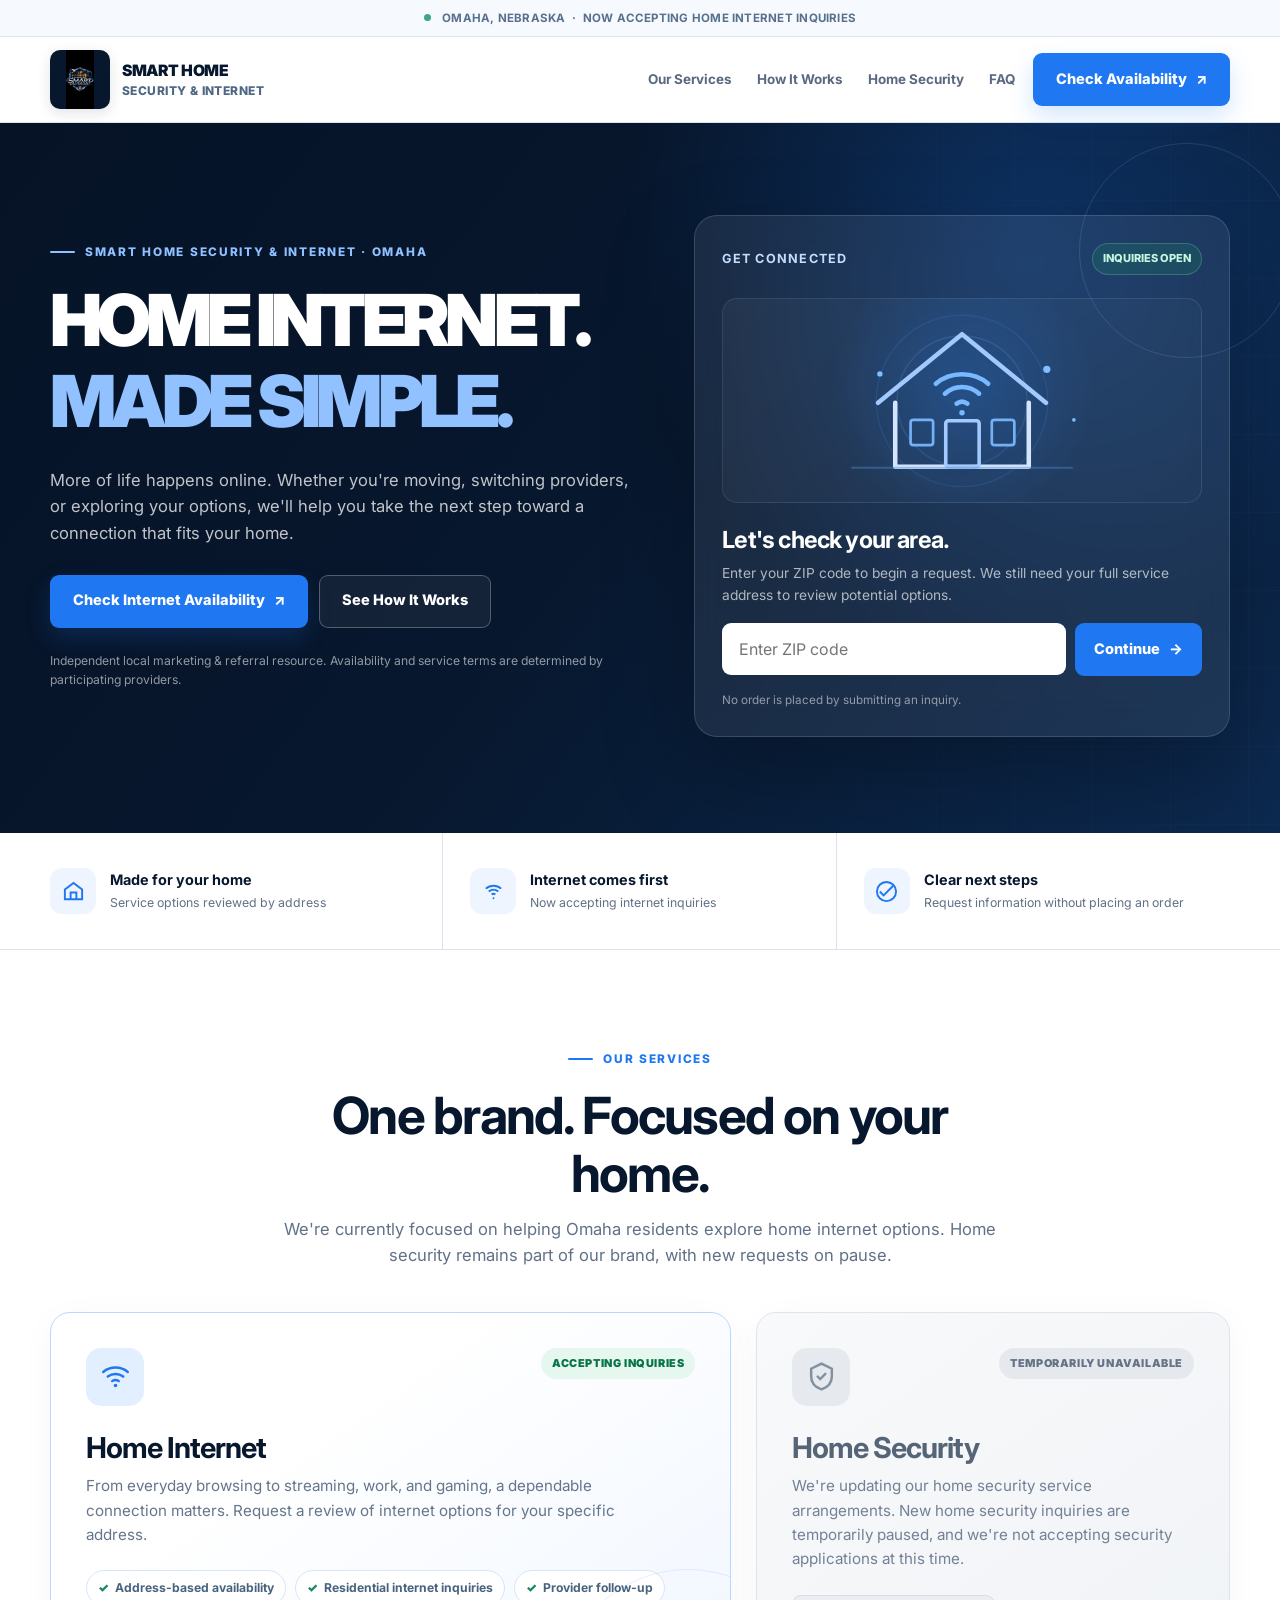
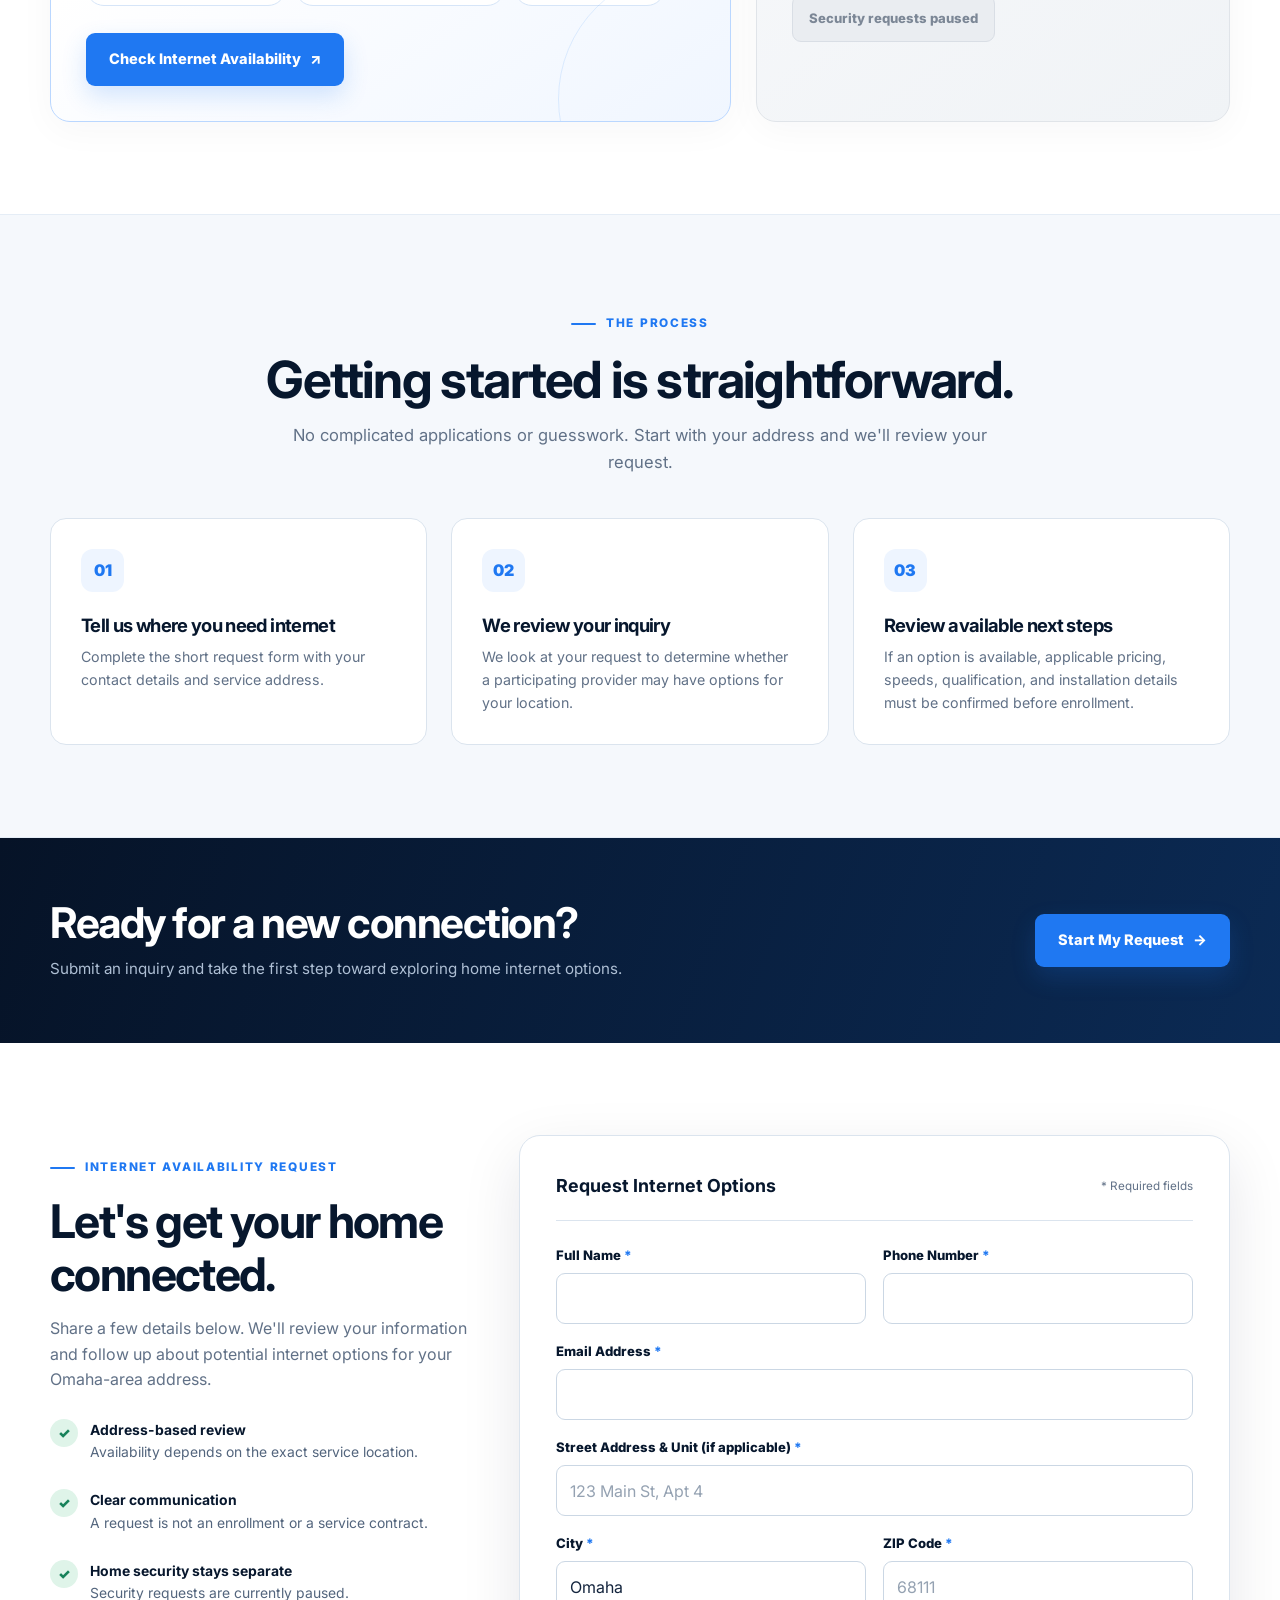
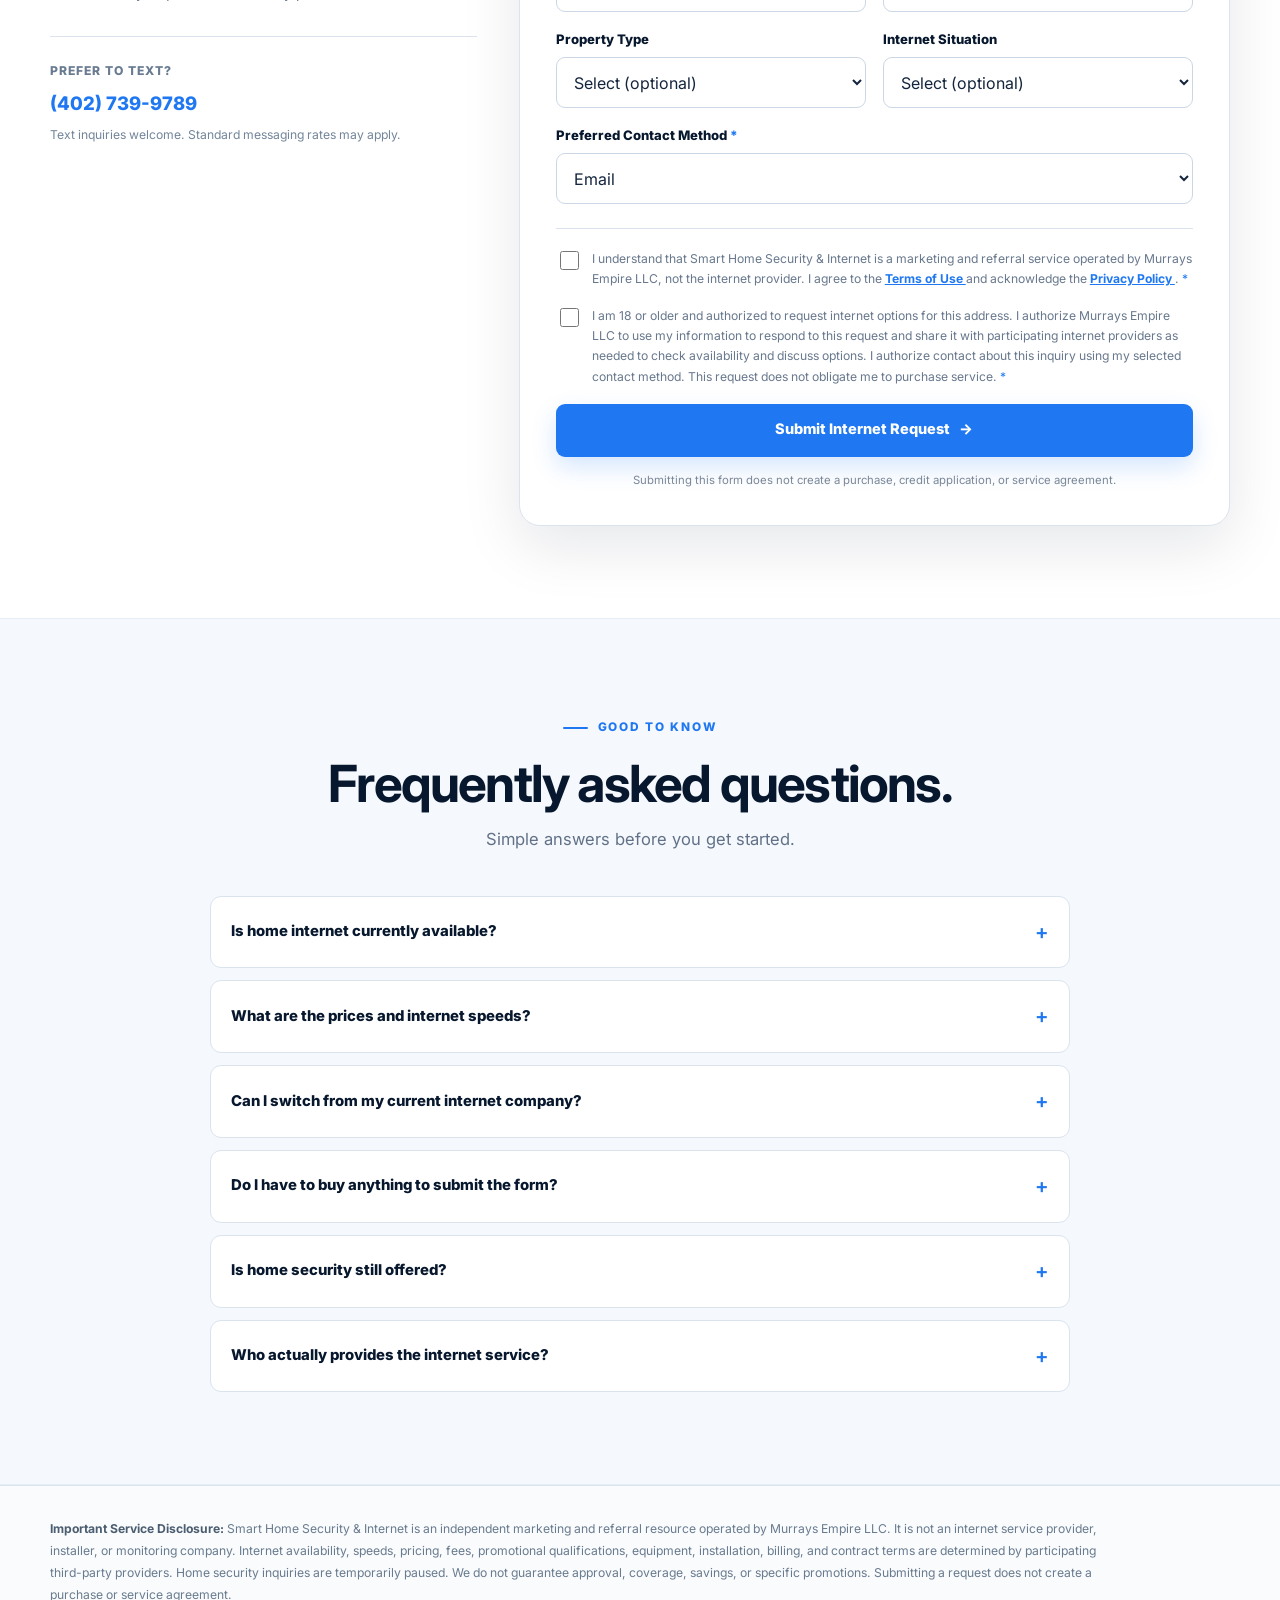
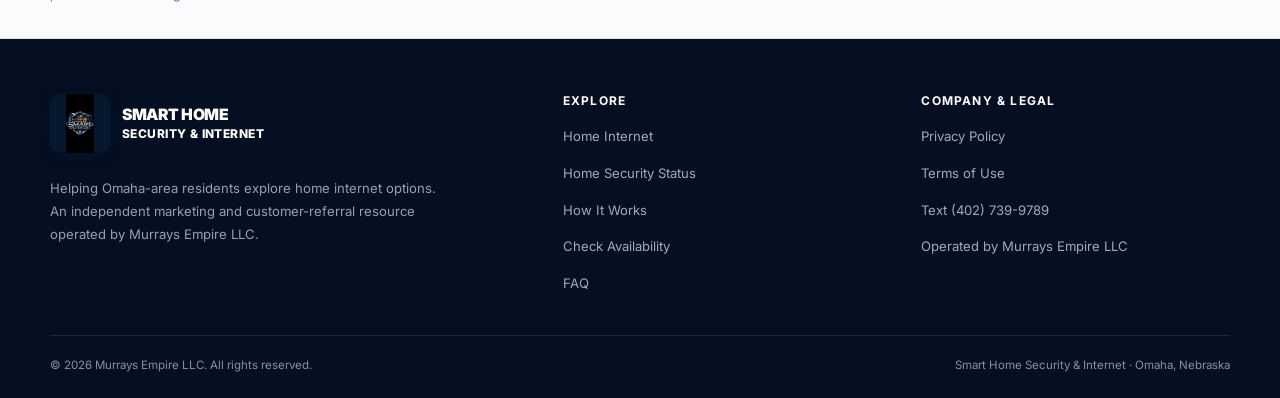
==== commit 483f6852: "Update index.html" ====
--- a/index.html
+++ b/index.html
@@ -1,3603 +1,5483 @@
-<!DOCTYPE html>
+<!doctype html>
+
 <html lang="en">
+
 <head>
-  <meta charset="UTF-8">
+
+  <meta charset="utf-8">
+
+  <meta name="viewport" content="width=device-width, initial-scale=1">
+
+  <meta name="theme-color" content="#07172d">
+
+  <meta name="robots" content="index,follow,max-image-preview:large">
+
+  <title>Smart Home Security &amp; Internet | Omaha Home Internet Options</title>
 
   <meta
-    name="viewport"
-    content="width=device-width, initial-scale=1"
+
+    name="description"
+
+    content="Looking for home internet in Omaha? Smart Home Security & Internet helps residents request internet availability and explore options through participating third-party providers. Home security inquiries are temporarily paused."
+
   >
 
-  <title>
-    Smart Home Security Omaha | Security Camera & Monitoring Options
-  </title>
-
-  <meta
-    name="description"
-    content="Explore smart home security options in Omaha, including touchscreen panels, door sensors, video doorbells, outdoor cameras, and professional monitoring through participating third-party providers."
+  <link rel="canonical" href="https://smarthomesecurityomaha.com/">
+
+  <!-- SOCIAL MEDIA -->
+
+  <meta property="og:type" content="website">
+
+  <meta property="og:site_name" content="Smart Home Security & Internet">
+
+  <meta property="og:title" content="Home Internet. Made Simple. | Smart Home Security & Internet">
+
+  <meta property="og:description" content="Request an Omaha home internet availability check. Tell us your address and we'll help you explore available next steps.">
+
+  <meta property="og:url" content="https://smarthomesecurityomaha.com/">
+
+  <meta property="og:image" content="https://smarthomesecurityomaha.com/IMG_7226.png">
+
+  <meta property="og:image:alt" content="Official Smart Home Security brand logo">
+
+  <meta name="twitter:card" content="summary_large_image">
+
+  <!-- FONT -->
+
+  <link rel="preconnect" href="https://fonts.googleapis.com">
+
+  <link rel="preconnect" href="https://fonts.gstatic.com" crossorigin>
+
+  <link
+
+    href="https://fonts.googleapis.com/css2?family=Inter:wght@400;500;600;700;800;900&display=swap"
+
+    rel="stylesheet"
+
   >
 
-  <meta
-    name="robots"
-    content="index,follow,max-image-preview:large"
+  <!-- STRUCTURED DATA -->
+
+  <script type="application/ld+json">
+
+  {
+
+    "@context":"https://schema.org",
+
+    "@graph":[
+
+      {
+
+        "@type":"WebSite",
+
+        "@id":"https://smarthomesecurityomaha.com/#website",
+
+        "url":"https://smarthomesecurityomaha.com/",
+
+        "name":"Smart Home Security & Internet",
+
+        "description":"Home internet referral inquiries in Omaha, Nebraska"
+
+      },
+
+      {
+
+        "@type":"Organization",
+
+        "@id":"https://smarthomesecurityomaha.com/#organization",
+
+        "name":"Murrays Empire LLC",
+
+        "alternateName":"Smart Home Security & Internet",
+
+        "url":"https://smarthomesecurityomaha.com/",
+
+        "logo":"https://smarthomesecurityomaha.com/IMG_7226.png",
+
+        "areaServed":{
+
+          "@type":"City",
+
+          "name":"Omaha"
+
+        }
+
+      }
+
+    ]
+
+  }
+
+  </script>
+
+  <style>
+
+    :root {
+
+      --navy:#07172d;
+
+      --navy-2:#0b2445;
+
+      --navy-3:#112f57;
+
+      --blue:#1f78f2;
+
+      --blue-dark:#125ec4;
+
+      --blue-pale:#eef5ff;
+
+      --white:#fff;
+
+      --mist:#f5f8fc;
+
+      --ink:#14253e;
+
+      --muted:#617187;
+
+      --line:#dbe4ee;
+
+      --success:#16895f;
+
+      --max:1180px;
+
+      --shadow:0 20px 60px rgba(7,23,45,.10);
+
+      --font:Inter,-apple-system,BlinkMacSystemFont,"Segoe UI",sans-serif;
+
+    }
+
+    *,
+
+    *::before,
+
+    *::after {
+
+      box-sizing:border-box;
+
+    }
+
+    [hidden] {
+
+      display:none!important;
+
+    }
+
+    html {
+
+      scroll-behavior:smooth;
+
+    }
+
+    body {
+
+      margin:0;
+
+      font-family:var(--font);
+
+      color:var(--ink);
+
+      background:#fff;
+
+      line-height:1.6;
+
+      -webkit-font-smoothing:antialiased;
+
+    }
+
+    body.menu-open {
+
+      overflow:hidden;
+
+    }
+
+    a {
+
+      text-decoration:none;
+
+      color:inherit;
+
+    }
+
+    button,
+
+    input,
+
+    select,
+
+    textarea {
+
+      font:inherit;
+
+    }
+
+    button {
+
+      cursor:pointer;
+
+    }
+
+    svg,
+
+    img {
+
+      max-width:100%;
+
+      display:block;
+
+    }
+
+    :focus-visible {
+
+      outline:3px solid rgba(31,120,242,.55);
+
+      outline-offset:3px;
+
+    }
+
+    .container {
+
+      width:min(calc(100% - 40px),var(--max));
+
+      margin-inline:auto;
+
+    }
+
+    .section {
+
+      padding:92px 0;
+
+    }
+
+    .section.mist {
+
+      background:var(--mist);
+
+      border-block:1px solid #e5edf6;
+
+    }
+
+    section[id],
+
+    footer[id] {
+
+      scroll-margin-top:104px;
+
+    }
+
+    h1,h2,h3,p {
+
+      margin-top:0;
+
+    }
+
+    h1,h2,h3 {
+
+      line-height:1.13;
+
+      letter-spacing:-.035em;
+
+    }
+
+    .eyebrow {
+
+      display:inline-flex;
+
+      align-items:center;
+
+      gap:10px;
+
+      font-size:.74rem;
+
+      letter-spacing:.145em;
+
+      text-transform:uppercase;
+
+      font-weight:800;
+
+      color:var(--blue);
+
+      margin-bottom:18px;
+
+    }
+
+    .eyebrow::before {
+
+      content:"";
+
+      height:2px;
+
+      width:25px;
+
+      border-radius:10px;
+
+      background:currentColor;
+
+    }
+
+    .section-heading {
+
+      max-width:760px;
+
+      margin:0 auto 43px;
+
+      text-align:center;
+
+    }
+
+    .section-heading h2 {
+
+      color:var(--navy);
+
+      font-size:clamp(2rem,4vw,3.2rem);
+
+      margin-bottom:13px;
+
+    }
+
+    .section-heading p {
+
+      color:var(--muted);
+
+      font-size:1.04rem;
+
+      margin:0;
+
+    }
+
+    /* BUTTONS */
+
+    .btn {
+
+      min-height:53px;
+
+      display:inline-flex;
+
+      align-items:center;
+
+      justify-content:center;
+
+      gap:9px;
+
+      border-radius:9px;
+
+      border:1px solid transparent;
+
+      padding:12px 22px;
+
+      font-size:.91rem;
+
+      font-weight:800;
+
+      text-align:center;
+
+      transition:background .2s,border .2s,transform .2s;
+
+    }
+
+    .btn:hover {
+
+      transform:translateY(-1px);
+
+    }
+
+    .btn-primary {
+
+      background:var(--blue);
+
+      color:#fff;
+
+      box-shadow:0 10px 25px rgba(31,120,242,.19);
+
+    }
+
+    .btn-primary:hover {
+
+      background:var(--blue-dark);
+
+    }
+
+    .btn-light {
+
+      color:var(--navy);
+
+      background:#fff;
+
+      border-color:var(--line);
+
+    }
+
+    .btn-light:hover {
+
+      border-color:#aebfd2;
+
+    }
+
+    .btn-outline {
+
+      color:#fff;
+
+      border-color:rgba(255,255,255,.27);
+
+      background:rgba(255,255,255,.055);
+
+    }
+
+    .btn-outline:hover {
+
+      background:rgba(255,255,255,.13);
+
+    }
+
+    .btn:disabled {
+
+      opacity:.67;
+
+      cursor:not-allowed;
+
+      transform:none;
+
+    }
+
+    .btn-block {
+
+      width:100%;
+
+    }
+
+    /* ANNOUNCEMENT BAR */
+
+    .topline {
+
+      background:#f6f9fd;
+
+      border-bottom:1px solid var(--line);
+
+      text-align:center;
+
+      font-size:.72rem;
+
+      letter-spacing:.02em;
+
+      font-weight:700;
+
+      color:#57708c;
+
+      padding:9px 15px;
+
+    }
+
+    .topline span {
+
+      display:inline-block;
+
+      width:7px;
+
+      height:7px;
+
+      border-radius:50%;
+
+      background:#3ba783;
+
+      margin-right:8px;
+
+      vertical-align:1px;
+
+    }
+
+    /* HEADER */
+
+    .header {
+
+      position:sticky;
+
+      top:0;
+
+      z-index:100;
+
+      background:rgba(255,255,255,.97);
+
+      border-bottom:1px solid var(--line);
+
+      backdrop-filter:blur(15px);
+
+    }
+
+    .nav {
+
+      min-height:85px;
+
+      display:flex;
+
+      align-items:center;
+
+      justify-content:space-between;
+
+      gap:18px;
+
+    }
+
+    .brand {
+
+      display:inline-flex;
+
+      align-items:center;
+
+      gap:12px;
+
+      min-width:0;
+
+    }
+
+    .brand img {
+
+      width:60px;
+
+      height:59px;
+
+      flex:none;
+
+      border-radius:10px;
+
+      object-fit:contain;
+
+      background:#07172d;
+
+      box-shadow:0 4px 14px rgba(7,23,45,.12);
+
+    }
+
+    .brand-text {
+
+      display:flex;
+
+      flex-direction:column;
+
+      color:var(--navy);
+
+      font-size:.98rem;
+
+      line-height:1.16;
+
+      letter-spacing:-.02em;
+
+      font-weight:900;
+
+      min-width:0;
+
+    }
+
+    .brand-text small {
+
+      font-size:.75rem;
+
+      color:#4f6784;
+
+      letter-spacing:.035em;
+
+      font-weight:800;
+
+      margin-top:3px;
+
+    }
+
+    .nav-links {
+
+      display:flex;
+
+      align-items:center;
+
+      gap:25px;
+
+      margin-left:auto;
+
+    }
+
+    .nav-links a {
+
+      color:#596980;
+
+      font-size:.84rem;
+
+      font-weight:700;
+
+      transition:color .2s;
+
+    }
+
+    .nav-links a:hover {
+
+      color:var(--blue);
+
+    }
+
+    .menu-btn {
+
+      display:none;
+
+      width:46px;
+
+      height:46px;
+
+      background:#f2f6fb;
+
+      border:1px solid var(--line);
+
+      border-radius:9px;
+
+      padding:9px;
+
+    }
+
+    .menu-btn span {
+
+      display:block;
+
+      width:22px;
+
+      height:2px;
+
+      background:var(--navy);
+
+      margin:5px auto;
+
+      border-radius:10px;
+
+    }
+
+    /* HERO */
+
+    .hero {
+
+      position:relative;
+
+      isolation:isolate;
+
+      overflow:hidden;
+
+      color:#fff;
+
+      background:
+
+        radial-gradient(
+
+          circle at 80% 18%,
+
+          rgba(31,120,242,.25),
+
+          transparent 34%
+
+        ),
+
+        linear-gradient(
+
+          128deg,
+
+          #061327 0%,
+
+          #07172d 48%,
+
+          #0c294f 100%
+
+        );
+
+    }
+
+    .hero:before {
+
+      content:"";
+
+      position:absolute;
+
+      inset:0;
+
+      z-index:-1;
+
+      opacity:.38;
+
+      background-image:
+
+        linear-gradient(
+
+          90deg,
+
+          rgba(151,187,227,.07) 1px,
+
+          transparent 1px
+
+        ),
+
+        linear-gradient(
+
+          0deg,
+
+          rgba(151,187,227,.07) 1px,
+
+          transparent 1px
+
+        );
+
+      background-size:78px 78px;
+
+      mask-image:linear-gradient(
+
+        90deg,
+
+        transparent 25%,
+
+        #000 100%
+
+      );
+
+    }
+
+    .hero-grid {
+
+      display:grid;
+
+      grid-template-columns:1.04fr .96fr;
+
+      gap:64px;
+
+      align-items:center;
+
+      padding:92px 0 96px;
+
+      min-height:668px;
+
+    }
+
+    .hero .eyebrow {
+
+      color:#8fc0ff;
+
+    }
+
+    .hero h1 {
+
+      font-size:clamp(2.85rem,5.6vw,5.15rem);
+
+      font-weight:900;
+
+      color:#fff;
+
+      margin-bottom:25px;
+
+      letter-spacing:-.065em;
+
+    }
+
+    .hero h1 em {
+
+      font-style:normal;
+
+      color:#91c2ff;
+
+    }
+
+    .hero p {
+
+      color:rgba(255,255,255,.75);
+
+      max-width:615px;
+
+      font-size:1.04rem;
+
+      margin-bottom:28px;
+
+    }
+
+    .hero-actions {
+
+      display:flex;
+
+      gap:11px;
+
+      flex-wrap:wrap;
+
+    }
+
+    .hero-caption {
+
+      margin-top:23px!important;
+
+      font-size:.76rem!important;
+
+      color:rgba(255,255,255,.56)!important;
+
+    }
+
+    /* HERO AVAILABILITY CARD */
+
+    .hero-card {
+
+      position:relative;
+
+      border:1px solid rgba(255,255,255,.14);
+
+      background:rgba(255,255,255,.075);
+
+      border-radius:23px;
+
+      padding:27px;
+
+      box-shadow:0 34px 90px rgba(0,0,0,.25);
+
+      backdrop-filter:blur(18px);
+
+    }
+
+    .hero-card:before {
+
+      content:"";
+
+      position:absolute;
+
+      right:-65px;
+
+      top:-73px;
+
+      width:215px;
+
+      height:215px;
+
+      border:1px solid rgba(151,196,255,.16);
+
+      border-radius:50%;
+
+      pointer-events:none;
+
+    }
+
+    .card-top {
+
+      display:flex;
+
+      align-items:center;
+
+      justify-content:space-between;
+
+      gap:12px;
+
+      margin-bottom:23px;
+
+    }
+
+    .card-top strong {
+
+      font-size:.79rem;
+
+      letter-spacing:.1em;
+
+      color:#c3dcff;
+
+    }
+
+    .status {
+
+      font-size:.69rem;
+
+      font-weight:800;
+
+      color:#c6f7df;
+
+      background:rgba(27,141,97,.22);
+
+      border:1px solid rgba(120,216,176,.28);
+
+      padding:6px 10px;
+
+      border-radius:999px;
+
+      white-space:nowrap;
+
+    }
+
+    .house-art {
+
+      height:205px;
+
+      display:grid;
+
+      place-items:center;
+
+      border:1px solid rgba(255,255,255,.095);
+
+      border-radius:15px;
+
+      background:
+
+        radial-gradient(
+
+          circle at 50% 45%,
+
+          rgba(40,132,244,.24),
+
+          transparent 50%
+
+        ),
+
+        linear-gradient(
+
+          140deg,
+
+          rgba(255,255,255,.04),
+
+          rgba(255,255,255,.015)
+
+        );
+
+      overflow:hidden;
+
+      margin-bottom:24px;
+
+    }
+
+    .house-art svg {
+
+      height:185px;
+
+      width:min(100%,320px);
+
+    }
+
+    .hero-card h2 {
+
+      font-size:1.47rem;
+
+      margin-bottom:8px;
+
+      color:#fff;
+
+    }
+
+    .hero-card p {
+
+      font-size:.86rem;
+
+      margin-bottom:17px;
+
+      color:rgba(255,255,255,.66);
+
+    }
+
+    .zip-row {
+
+      display:grid;
+
+      grid-template-columns:1fr auto;
+
+      gap:9px;
+
+    }
+
+    .zip-row input {
+
+      width:100%;
+
+      min-width:0;
+
+      height:52px;
+
+      border:1px solid rgba(255,255,255,.22);
+
+      border-radius:9px;
+
+      padding:0 16px;
+
+      background:#fff;
+
+      color:var(--ink);
+
+      font-size:16px;
+
+    }
+
+    .zip-row .btn {
+
+      padding-inline:18px;
+
+      box-shadow:none;
+
+    }
+
+    .mini-note {
+
+      color:rgba(255,255,255,.53);
+
+      font-size:.73rem;
+
+      margin:15px 0 0;
+
+    }
+
+    /* TRUST STRIP */
+
+    .trust {
+
+      border-bottom:1px solid var(--line);
+
+    }
+
+    .trust-grid {
+
+      display:grid;
+
+      grid-template-columns:repeat(3,1fr);
+
+    }
+
+    .trust-item {
+
+      display:flex;
+
+      gap:14px;
+
+      align-items:center;
+
+      min-height:116px;
+
+      padding:20px 27px;
+
+      border-right:1px solid var(--line);
+
+    }
+
+    .trust-item:first-child {
+
+      padding-left:0;
+
+    }
+
+    .trust-item:last-child {
+
+      border-right:0;
+
+    }
+
+    .trust-icon {
+
+      height:46px;
+
+      width:46px;
+
+      flex:0 0 46px;
+
+      border-radius:12px;
+
+      display:grid;
+
+      place-items:center;
+
+      background:var(--blue-pale);
+
+      color:var(--blue);
+
+    }
+
+    .trust-icon svg {
+
+      height:23px;
+
+      width:23px;
+
+    }
+
+    .trust-item strong {
+
+      display:block;
+
+      font-size:.9rem;
+
+      color:var(--navy);
+
+      line-height:1.3;
+
+      margin-bottom:4px;
+
+    }
+
+    .trust-item small {
+
+      display:block;
+
+      color:var(--muted);
+
+      font-size:.77rem;
+
+      line-height:1.5;
+
+    }
+
+    /* SERVICE CARDS */
+
+    .services {
+
+      display:grid;
+
+      grid-template-columns:1.18fr .82fr;
+
+      gap:25px;
+
+      align-items:stretch;
+
+    }
+
+    .service {
+
+      border:1px solid var(--line);
+
+      border-radius:20px;
+
+      padding:35px;
+
+      box-shadow:0 8px 36px rgba(7,23,45,.035);
+
+    }
+
+    .service.active {
+
+      border-color:#bad7ff;
+
+      background:linear-gradient(145deg,#fff 33%,#f0f6ff);
+
+      position:relative;
+
+      overflow:hidden;
+
+    }
+
+    .service.active:after {
+
+      content:"";
+
+      position:absolute;
+
+      right:-88px;
+
+      bottom:-108px;
+
+      height:260px;
+
+      width:260px;
+
+      border:1px solid rgba(31,120,242,.12);
+
+      border-radius:50%;
+
+      pointer-events:none;
+
+    }
+
+    .service.paused {
+
+      background:linear-gradient(145deg,#f8f9fb,#f0f3f6);
+
+      border-color:#e0e4e9;
+
+      color:#697789;
+
+    }
+
+    .service-header {
+
+      display:flex;
+
+      justify-content:space-between;
+
+      gap:10px;
+
+      align-items:flex-start;
+
+      margin-bottom:26px;
+
+    }
+
+    .service-icon {
+
+      height:58px;
+
+      width:58px;
+
+      border-radius:15px;
+
+      display:grid;
+
+      place-items:center;
+
+      background:#e2efff;
+
+      color:var(--blue);
+
+    }
+
+    .service.paused .service-icon {
+
+      background:#e6eaef;
+
+      color:#8390a1;
+
+    }
+
+    .service-icon svg {
+
+      width:31px;
+
+      height:31px;
+
+    }
+
+    .pill {
+
+      display:inline-block;
+
+      font-size:.68rem;
+
+      letter-spacing:.055em;
+
+      text-transform:uppercase;
+
+      font-weight:900;
+
+      border-radius:100px;
+
+      padding:7px 11px;
+
+      color:#087449;
+
+      background:#e5f7ee;
+
+      white-space:nowrap;
+
+    }
+
+    .pill.closed {
+
+      color:#667386;
+
+      background:#e5e9ee;
+
+    }
+
+    .service h3 {
+
+      font-size:1.8rem;
+
+      margin-bottom:10px;
+
+      color:var(--navy);
+
+    }
+
+    .service.paused h3 {
+
+      color:#566477;
+
+    }
+
+    .service p {
+
+      font-size:.95rem;
+
+      color:#65758a;
+
+      margin-bottom:23px;
+
+      max-width:530px;
+
+    }
+
+    .service.paused p {
+
+      color:#738196;
+
+    }
+
+    .service-features {
+
+      display:flex;
+
+      flex-wrap:wrap;
+
+      gap:9px;
+
+      margin-bottom:27px;
+
+    }
+
+    .service-features span {
+
+      display:inline-flex;
+
+      align-items:center;
+
+      gap:6px;
+
+      background:#fff;
+
+      border:1px solid #d6e5f8;
+
+      padding:7px 11px;
+
+      border-radius:100px;
+
+      font-size:.76rem;
+
+      font-weight:700;
+
+      color:#49637f;
+
+    }
+
+    .service-features span:before {
+
+      content:"✓";
+
+      color:var(--success);
+
+      font-weight:900;
+
+    }
+
+    .service .muted-label {
+
+      display:inline-flex;
+
+      align-items:center;
+
+      gap:8px;
+
+      border:1px solid #d9dee5;
+
+      padding:12px 16px;
+
+      border-radius:9px;
+
+      font-size:.82rem;
+
+      color:#7c8796;
+
+      font-weight:800;
+
+      background:#eaedf1;
+
+    }
+
+    /* PROCESS */
+
+    .steps {
+
+      display:grid;
+
+      grid-template-columns:repeat(3,1fr);
+
+      gap:24px;
+
+    }
+
+    .step {
+
+      padding:30px;
+
+      border:1px solid var(--line);
+
+      border-radius:16px;
+
+      background:#fff;
+
+    }
+
+    .step-num {
+
+      height:43px;
+
+      width:43px;
+
+      border-radius:12px;
+
+      background:var(--blue-pale);
+
+      color:var(--blue);
+
+      font-weight:900;
+
+      display:grid;
+
+      place-items:center;
+
+      margin-bottom:23px;
+
+    }
+
+    .step h3 {
+
+      color:var(--navy);
+
+      font-size:1.15rem;
+
+      margin-bottom:10px;
+
+    }
+
+    .step p {
+
+      font-size:.89rem;
+
+      color:var(--muted);
+
+      margin:0;
+
+    }
+
+    /* CTA BAND */
+
+    .band {
+
+      background:linear-gradient(110deg,#061327,#0b2a54);
+
+      padding:61px 0;
+
+      color:#fff;
+
+    }
+
+    .band-grid {
+
+      display:grid;
+
+      grid-template-columns:1fr auto;
+
+      gap:25px;
+
+      align-items:center;
+
+    }
+
+    .band h2 {
+
+      font-size:clamp(1.8rem,3.6vw,2.65rem);
+
+      color:#fff;
+
+      margin-bottom:10px;
+
+    }
+
+    .band p {
+
+      margin:0;
+
+      color:#aebfd4;
+
+      font-size:.95rem;
+
+    }
+
+    /* INTERNET LEAD FORM */
+
+    .form-layout {
+
+      display:grid;
+
+      grid-template-columns:.75fr 1.25fr;
+
+      gap:42px;
+
+      align-items:start;
+
+    }
+
+    .form-intro {
+
+      padding-top:16px;
+
+    }
+
+    .form-intro h2 {
+
+      font-size:clamp(2rem,3.8vw,2.9rem);
+
+      color:var(--navy);
+
+      margin-bottom:16px;
+
+    }
+
+    .form-intro>p {
+
+      color:var(--muted);
+
+      font-size:1rem;
+
+    }
+
+    .form-benefit {
+
+      display:flex;
+
+      align-items:start;
+
+      gap:12px;
+
+      margin-top:26px;
+
+      font-size:.87rem;
+
+      color:#53657d;
+
+    }
+
+    .form-benefit .dot {
+
+      height:28px;
+
+      width:28px;
+
+      border-radius:50%;
+
+      flex:none;
+
+      background:#dff4e9;
+
+      color:#17825a;
+
+      font-weight:900;
+
+      display:grid;
+
+      place-items:center;
+
+    }
+
+    .form-benefit strong {
+
+      color:var(--navy);
+
+    }
+
+    .contact-panel {
+
+      margin-top:32px;
+
+      padding-top:24px;
+
+      border-top:1px solid var(--line);
+
+    }
+
+    .contact-panel span {
+
+      display:block;
+
+      color:#697b91;
+
+      font-size:.76rem;
+
+      font-weight:800;
+
+      text-transform:uppercase;
+
+      letter-spacing:.08em;
+
+      margin-bottom:8px;
+
+    }
+
+    .contact-panel a {
+
+      font-size:1.16rem;
+
+      color:var(--blue);
+
+      font-weight:800;
+
+    }
+
+    .form-card {
+
+      border:1px solid var(--line);
+
+      background:#fff;
+
+      box-shadow:var(--shadow);
+
+      border-radius:21px;
+
+      padding:36px;
+
+    }
+
+    .form-top {
+
+      display:flex;
+
+      justify-content:space-between;
+
+      gap:15px;
+
+      align-items:center;
+
+      padding-bottom:20px;
+
+      border-bottom:1px solid var(--line);
+
+      margin-bottom:24px;
+
+    }
+
+    .form-top strong {
+
+      color:var(--navy);
+
+      font-size:1.12rem;
+
+    }
+
+    .form-top span {
+
+      color:var(--muted);
+
+      font-size:.73rem;
+
+    }
+
+    .form-fields {
+
+      display:grid;
+
+      grid-template-columns:1fr 1fr;
+
+      gap:17px;
+
+    }
+
+    .field {
+
+      display:flex;
+
+      flex-direction:column;
+
+      gap:7px;
+
+      min-width:0;
+
+    }
+
+    .field.wide {
+
+      grid-column:1/-1;
+
+    }
+
+    .field label {
+
+      color:var(--navy);
+
+      font-size:.82rem;
+
+      font-weight:800;
+
+    }
+
+    .req {
+
+      color:var(--blue);
+
+    }
+
+    .input {
+
+      height:51px;
+
+      width:100%;
+
+      border-radius:9px;
+
+      border:1px solid #cbd7e4;
+
+      background:#fff;
+
+      padding:0 13px;
+
+      font-size:16px;
+
+      color:var(--ink);
+
+      transition:border .2s,box-shadow .2s;
+
+    }
+
+    .input:focus {
+
+      border-color:var(--blue);
+
+      outline:0;
+
+      box-shadow:0 0 0 3px rgba(31,120,242,.13);
+
+    }
+
+    .input::placeholder {
+
+      color:#95a2b2;
+
+    }
+
+    select.input {
+
+      appearance:auto;
+
+    }
+
+    .form-legal {
+
+      border-top:1px solid var(--line);
+
+      padding-top:20px;
+
+      margin-top:24px;
+
+    }
+
+    .check {
+
+      display:flex;
+
+      align-items:flex-start;
+
+      gap:10px;
+
+      margin-bottom:17px;
+
+    }
+
+    .check input {
+
+      height:19px;
+
+      width:19px;
+
+      flex:none;
+
+      accent-color:var(--blue);
+
+      margin-top:2px;
+
+    }
+
+    .check label {
+
+      font-size:.76rem;
+
+      color:#68788d;
+
+      line-height:1.65;
+
+    }
+
+    .check a {
+
+      text-decoration:underline;
+
+      color:var(--blue);
+
+      font-weight:700;
+
+    }
+
+    .form-note {
+
+      text-align:center;
+
+      font-size:.71rem;
+
+      color:#7a8797;
+
+      margin:14px 0 0;
+
+    }
+
+    .form-msg {
+
+      display:none;
+
+      margin-bottom:20px;
+
+      border-radius:9px;
+
+      padding:15px 17px;
+
+      font-size:.88rem;
+
+      font-weight:650;
+
+    }
+
+    .form-msg.show {
+
+      display:block;
+
+    }
+
+    .form-msg.success {
+
+      background:#e6f8ef;
+
+      border:1px solid #9cddbc;
+
+      color:#145938;
+
+    }
+
+    .form-msg.error {
+
+      background:#fff1f0;
+
+      border:1px solid #f3b3ae;
+
+      color:#87352e;
+
+    }
+
+    .honey {
+
+      position:absolute!important;
+
+      left:-99999px!important;
+
+      opacity:0!important;
+
+      pointer-events:none!important;
+
+    }
+
+    /* FAQ */
+
+    .faqs {
+
+      max-width:860px;
+
+      margin-inline:auto;
+
+      display:grid;
+
+      gap:12px;
+
+    }
+
+    .faqs details {
+
+      background:#fff;
+
+      border:1px solid var(--line);
+
+      border-radius:11px;
+
+      overflow:hidden;
+
+    }
+
+    .faqs summary {
+
+      padding:19px 20px;
+
+      cursor:pointer;
+
+      list-style:none;
+
+      display:flex;
+
+      justify-content:space-between;
+
+      align-items:center;
+
+      gap:15px;
+
+      color:var(--navy);
+
+      font-weight:800;
+
+      font-size:.93rem;
+
+    }
+
+    .faqs summary::-webkit-details-marker {
+
+      display:none;
+
+    }
+
+    .faqs summary:after {
+
+      content:"+";
+
+      font-size:1.28rem;
+
+      color:var(--blue);
+
+      font-weight:600;
+
+    }
+
+    .faqs details[open] summary:after {
+
+      content:"−";
+
+    }
+
+    .faqs details p {
+
+      margin:0;
+
+      padding:0 20px 20px;
+
+      color:var(--muted);
+
+      font-size:.87rem;
+
+      line-height:1.7;
+
+    }
+
+    /* DISCLOSURE */
+
+    .disclosure {
+
+      background:#f9fbfd;
+
+      border-block:1px solid var(--line);
+
+      padding:32px 0;
+
+    }
+
+    .disclosure p {
+
+      margin:0;
+
+      font-size:.76rem;
+
+      color:#697b8e;
+
+      line-height:1.8;
+
+      max-width:1070px;
+
+    }
+
+    .disclosure strong {
+
+      color:#4b5d70;
+
+    }
+
+    /* FOOTER */
+
+    .footer {
+
+      background:#041022;
+
+      color:#d3dfef;
+
+      padding:55px 0 23px;
+
+    }
+
+    .footer-grid {
+
+      display:grid;
+
+      grid-template-columns:1.5fr 1fr 1fr;
+
+      gap:50px;
+
+      padding-bottom:40px;
+
+    }
+
+    .footer .brand-text,
+
+    .footer .brand-text small {
+
+      color:#fff;
+
+    }
+
+    .footer-desc {
+
+      max-width:390px;
+
+      color:#91a2b7;
+
+      font-size:.82rem;
+
+      line-height:1.75;
+
+      margin:17px 0 0;
+
+    }
+
+    .footer h3 {
+
+      font-size:.75rem;
+
+      letter-spacing:.1em;
+
+      color:#fff;
+
+      text-transform:uppercase;
+
+      margin-bottom:16px;
+
+    }
+
+    .footer ul {
+
+      list-style:none;
+
+      padding:0;
+
+      margin:0;
+
+      display:grid;
+
+      gap:11px;
+
+    }
+
+    .footer li a {
+
+      color:#9aacbf;
+
+      font-size:.82rem;
+
+    }
+
+    .footer li a:hover {
+
+      color:#fff;
+
+    }
+
+    .footer-bottom {
+
+      border-top:1px solid rgba(255,255,255,.1);
+
+      padding-top:20px;
+
+      display:flex;
+
+      justify-content:space-between;
+
+      gap:15px;
+
+      color:#8193a8;
+
+      font-size:.72rem;
+
+    }
+
+    .mobile-cta {
+
+      display:none;
+
+    }
+
+    /* RESPONSIVE DESIGN */
+
+    @media(max-width:1060px) {
+
+      .nav-links {
+
+        gap:16px;
+
+      }
+
+      .brand-text {
+
+        font-size:.86rem;
+
+      }
+
+      .brand img {
+
+        width:52px;
+
+        height:52px;
+
+      }
+
+      .hero-grid {
+
+        gap:36px;
+
+      }
+
+      .hero-card {
+
+        padding:22px;
+
+      }
+
+      .hero h1 {
+
+        font-size:clamp(2.7rem,5.5vw,4.4rem);
+
+      }
+
+    }
+
+    @media(max-width:880px) {
+
+      .nav .header-cta {
+
+        display:none;
+
+      }
+
+      .menu-btn {
+
+        display:block;
+
+        margin-left:auto;
+
+      }
+
+      .nav-links {
+
+        position:absolute;
+
+        top:84px;
+
+        left:0;
+
+        right:0;
+
+        display:none;
+
+        flex-direction:column;
+
+        gap:0;
+
+        align-items:stretch;
+
+        padding:12px 20px 18px;
+
+        background:white;
+
+        border-bottom:1px solid var(--line);
+
+        box-shadow:0 25px 35px rgba(7,23,45,.08);
+
+      }
+
+      .nav-links.open {
+
+        display:flex;
+
+      }
+
+      .nav-links a {
+
+        display:block;
+
+        padding:13px 12px;
+
+        border-radius:7px;
+
+      }
+
+      .nav-links a:hover {
+
+        background:var(--mist);
+
+      }
+
+      .hero-grid {
+
+        grid-template-columns:1fr;
+
+        min-height:auto;
+
+        padding:65px 0 72px;
+
+        gap:35px;
+
+      }
+
+      .hero-copy {
+
+        max-width:720px;
+
+      }
+
+      .hero-card {
+
+        max-width:640px;
+
+        width:100%;
+
+      }
+
+      .trust-grid {
+
+        grid-template-columns:1fr 1fr 1fr;
+
+      }
+
+      .trust-item {
+
+        padding:18px 14px;
+
+        gap:10px;
+
+      }
+
+      .trust-item:first-child {
+
+        padding-left:0;
+
+      }
+
+      .services {
+
+        grid-template-columns:1fr;
+
+      }
+
+      .steps {
+
+        grid-template-columns:1fr;
+
+        max-width:640px;
+
+        margin:auto;
+
+      }
+
+      .form-layout {
+
+        grid-template-columns:1fr;
+
+        gap:28px;
+
+      }
+
+      .form-intro {
+
+        max-width:650px;
+
+        padding-top:0;
+
+      }
+
+      .contact-panel {
+
+        margin-top:19px;
+
+      }
+
+      .footer-grid {
+
+        grid-template-columns:1.25fr 1fr;
+
+        gap:32px;
+
+      }
+
+      .footer-grid>div:first-child {
+
+        grid-column:1/-1;
+
+      }
+
+    }
+
+    @media(max-width:650px) {
+
+      .container {
+
+        width:min(calc(100% - 26px),var(--max));
+
+      }
+
+      .section {
+
+        padding:68px 0;
+
+      }
+
+      .nav {
+
+        min-height:76px;
+
+      }
+
+      .brand img {
+
+        height:47px;
+
+        width:47px;
+
+      }
+
+      .brand-text {
+
+        font-size:.83rem;
+
+      }
+
+      .brand-text small {
+
+        font-size:.64rem;
+
+      }
+
+      .nav-links {
+
+        top:76px;
+
+      }
+
+      .hero-grid {
+
+        padding:52px 0 65px;
+
+      }
+
+      .hero h1 {
+
+        font-size:clamp(2.72rem,12.5vw,4rem);
+
+        margin-bottom:20px;
+
+      }
+
+      .hero p {
+
+        font-size:.96rem;
+
+      }
+
+      .hero-actions {
+
+        display:grid;
+
+      }
+
+      .hero-actions .btn {
+
+        width:100%;
+
+      }
+
+      .hero-card {
+
+        padding:18px;
+
+        border-radius:16px;
+
+      }
+
+      .house-art {
+
+        height:162px;
+
+      }
+
+      .house-art svg {
+
+        height:156px;
+
+      }
+
+      .zip-row {
+
+        grid-template-columns:1fr;
+
+      }
+
+      .zip-row .btn {
+
+        width:100%;
+
+      }
+
+      .trust-grid {
+
+        grid-template-columns:1fr;
+
+      }
+
+      .trust-item,
+
+      .trust-item:first-child {
+
+        padding:16px 3px;
+
+        border-right:0;
+
+        border-bottom:1px solid var(--line);
+
+        min-height:90px;
+
+      }
+
+      .trust-item:last-child {
+
+        border-bottom:0;
+
+      }
+
+      .service {
+
+        padding:25px 21px;
+
+      }
+
+      .service-header {
+
+        align-items:center;
+
+      }
+
+      .service h3 {
+
+        font-size:1.55rem;
+
+      }
+
+      .pill {
+
+        font-size:.61rem;
+
+      }
+
+      .band {
+
+        padding:54px 0;
+
+      }
+
+      .band-grid {
+
+        grid-template-columns:1fr;
+
+      }
+
+      .band .btn {
+
+        width:100%;
+
+      }
+
+      .form-card {
+
+        padding:24px 18px;
+
+        border-radius:15px;
+
+      }
+
+      .form-fields {
+
+        grid-template-columns:1fr;
+
+      }
+
+      .form-top {
+
+        align-items:flex-start;
+
+        flex-direction:column;
+
+        gap:3px;
+
+      }
+
+      .footer-grid {
+
+        grid-template-columns:1fr;
+
+      }
+
+      .footer-grid>div:first-child {
+
+        grid-column:auto;
+
+      }
+
+      .footer-bottom {
+
+        flex-direction:column;
+
+      }
+
+      .mobile-cta {
+
+        display:block;
+
+        position:fixed;
+
+        bottom:12px;
+
+        left:12px;
+
+        right:12px;
+
+        z-index:90;
+
+        filter:drop-shadow(0 9px 22px rgba(4,16,34,.28));
+
+      }
+
+      .mobile-cta.hide {
+
+        display:none;
+
+      }
+
+      .mobile-cta .btn {
+
+        width:100%;
+
+      }
+
+      body {
+
+        padding-bottom:78px;
+
+      }
+
+    }
+
+    @media(max-width:370px) {
+
+      .brand img {
+
+        width:42px;
+
+        height:42px;
+
+      }
+
+      .brand-text {
+
+        font-size:.76rem;
+
+      }
+
+      .brand-text small {
+
+        font-size:.59rem;
+
+      }
+
+      .topline {
+
+        font-size:.65rem;
+
+      }
+
+      .service-header {
+
+        align-items:flex-start;
+
+        flex-direction:column;
+
+      }
+
+    }
+
+    @media(prefers-reduced-motion:reduce) {
+
+      html {
+
+        scroll-behavior:auto;
+
+      }
+
+      *,
+
+      *:before,
+
+      *:after {
+
+        transition:none!important;
+
+        animation:none!important;
+
+      }
+
+    }
+
+  </style>
+
+</head>
+
+<body>
+
+  <!-- TOP BAR -->
+
+  <div class="topline">
+
+    <span aria-hidden="true"></span>
+
+    OMAHA, NEBRASKA &nbsp;·&nbsp; NOW ACCEPTING HOME INTERNET INQUIRIES
+
+  </div>
+
+  <!-- HEADER -->
+
+  <header class="header">
+
+    <div class="container nav">
+
+      <a
+
+        class="brand"
+
+        href="/"
+
+        aria-label="Smart Home Security and Internet homepage"
+
+      >
+
+        <img
+
+          src="/IMG_7226.png"
+
+          alt="Official Smart Home Security logo"
+
+          width="60"
+
+          height="59"
+
+          onerror="this.style.display='none'"
+
+        >
+
+        <span class="brand-text">
+
+          SMART HOME
+
+          <small>SECURITY &amp; INTERNET</small>
+
+        </span>
+
+      </a>
+
+      <nav
+
+        id="nav-links"
+
+        class="nav-links"
+
+        aria-label="Primary navigation"
+
+      >
+
+        <a href="#services">
+
+          Our Services
+
+        </a>
+
+        <a href="#how-it-works">
+
+          How It Works
+
+        </a>
+
+        <a href="#security">
+
+          Home Security
+
+        </a>
+
+        <a href="#faq">
+
+          FAQ
+
+        </a>
+
+      </nav>
+
+      <a
+
+        class="btn btn-primary header-cta"
+
+        href="#availability"
+
+      >
+
+        Check Availability
+
+        <span aria-hidden="true">↗</span>
+
+      </a>
+
+      <button
+
+        class="menu-btn"
+
+        id="menu-button"
+
+        type="button"
+
+        aria-controls="nav-links"
+
+        aria-expanded="false"
+
+        aria-label="Open navigation menu"
+
+      >
+
+        <span></span>
+
+        <span></span>
+
+        <span></span>
+
+      </button>
+
+    </div>
+
+  </header>
+
+  <main>
+
+    <!-- HERO -->
+
+    <section
+
+      class="hero"
+
+      aria-labelledby="hero-title"
+
+    >
+
+      <div class="container hero-grid">
+
+        <div>
+
+          <div class="eyebrow">
+
+            Smart Home Security &amp; Internet · Omaha
+
+          </div>
+
+          <h1 id="hero-title">
+
+            HOME INTERNET.<br>
+
+            <em>MADE SIMPLE.</em>
+
+          </h1>
+
+          <p>
+
+            More of life happens online. Whether you're moving,
+
+            switching providers, or exploring your options,
+
+            we'll help you take the next step toward a
+
+            connection that fits your home.
+
+          </p>
+
+          <div class="hero-actions">
+
+            <a
+
+              class="btn btn-primary"
+
+              href="#availability"
+
+            >
+
+              Check Internet Availability
+
+              <span aria-hidden="true">↗</span>
+
+            </a>
+
+            <a
+
+              class="btn btn-outline"
+
+              href="#how-it-works"
+
+            >
+
+              See How It Works
+
+            </a>
+
+          </div>
+
+          <p class="hero-caption">
+
+            Independent local marketing &amp; referral resource.
+
+            Availability and service terms are determined by
+
+            participating providers.
+
+          </p>
+
+        </div>
+
+        <!-- HERO CARD -->
+
+        <div
+
+          class="hero-card"
+
+          aria-label="Start an internet availability request"
+
+        >
+
+          <div class="card-top">
+
+            <strong>
+
+              GET CONNECTED
+
+            </strong>
+
+            <span class="status">
+
+              INQUIRIES OPEN
+
+            </span>
+
+          </div>
+
+          <div class="house-art" aria-hidden="true">
+
+            <svg
+
+              viewBox="0 0 330 205"
+
+              fill="none"
+
+              xmlns="http://www.w3.org/2000/svg"
+
+            >
+
+              <circle
+
+                cx="165"
+
+                cy="103"
+
+                r="95"
+
+                stroke="#4B90ED"
+
+                stroke-opacity=".16"
+
+                stroke-width="1.5"
+
+              />
+
+              <circle
+
+                cx="165"
+
+                cy="103"
+
+                r="72"
+
+                stroke="#85BAFF"
+
+                stroke-opacity=".15"
+
+                stroke-width="1.5"
+
+              />
+
+              <path
+
+                d="M72 105L165 29L258 105"
+
+                stroke="#A2CAFF"
+
+                stroke-width="5"
+
+                stroke-linejoin="round"
+
+                stroke-linecap="round"
+
+              />
+
+              <path
+
+                d="M91 105V176H239V105"
+
+                stroke="#D4E6FF"
+
+                stroke-width="5"
+
+                stroke-linecap="round"
+
+                stroke-linejoin="round"
+
+              />
+
+              <rect
+
+                x="147"
+
+                y="125"
+
+                width="37"
+
+                height="51"
+
+                rx="3"
+
+                stroke="#A2CAFF"
+
+                stroke-width="4"
+
+              />
+
+              <rect
+
+                x="108"
+
+                y="124"
+
+                width="25"
+
+                height="28"
+
+                rx="3"
+
+                stroke="#75B0F5"
+
+                stroke-width="3"
+
+              />
+
+              <rect
+
+                x="198"
+
+                y="124"
+
+                width="25"
+
+                height="28"
+
+                rx="3"
+
+                stroke="#75B0F5"
+
+                stroke-width="3"
+
+              />
+
+              <path
+
+                d="M136 84C152 70 178 70 194 84M146 95C157 85 173 85 184 95M159 106C163 103 167 103 171 106"
+
+                stroke="#78B9FF"
+
+                stroke-width="5"
+
+                stroke-linecap="round"
+
+              />
+
+              <circle
+
+                cx="165"
+
+                cy="116"
+
+                r="3"
+
+                fill="#78B9FF"
+
+              />
+
+              <path
+
+                d="M43 177H287"
+
+                stroke="#4988CC"
+
+                stroke-opacity=".45"
+
+                stroke-width="2"
+
+                stroke-linecap="round"
+
+              />
+
+              <circle cx="74" cy="73" r="3" fill="#7DBFFF"/>
+
+              <circle cx="259" cy="68" r="4" fill="#7DBFFF"/>
+
+              <circle cx="289" cy="124" r="2" fill="#7DBFFF"/>
+
+            </svg>
+
+          </div>
+
+          <h2>
+
+            Let's check your area.
+
+          </h2>
+
+          <p>
+
+            Enter your ZIP code to begin a request.
+
+            We still need your full service address
+
+            to review potential options.
+
+          </p>
+
+          <form
+
+            id="zip-form"
+
+            class="zip-row"
+
+            action="#availability"
+
+          >
+
+            <label
+
+              for="hero-zip"
+
+              class="sr-only"
+
+              style="position:absolute;width:1px;height:1px;padding:0;margin:-1px;overflow:hidden;clip:rect(0,0,0,0);white-space:nowrap;border:0"
+
+            >
+
+              Your ZIP code
+
+            </label>
+
+            <input
+
+              id="hero-zip"
+
+              type="text"
+
+              name="zip"
+
+              inputmode="numeric"
+
+              autocomplete="postal-code"
+
+              placeholder="Enter ZIP code"
+
+              pattern="[0-9]{5}"
+
+              maxlength="5"
+
+              aria-label="5 digit ZIP code"
+
+              required
+
+            >
+
+            <button
+
+              class="btn btn-primary"
+
+              type="submit"
+
+            >
+
+              Continue
+
+              <span aria-hidden="true">→</span>
+
+            </button>
+
+          </form>
+
+          <div class="mini-note">
+
+            No order is placed by submitting an inquiry.
+
+          </div>
+
+        </div>
+
+      </div>
+
+    </section>
+
+    <!-- HIGHLIGHTS -->
+
+    <section
+
+      class="trust"
+
+      aria-label="How we can help"
+
+    >
+
+      <div class="container trust-grid">
+
+        <div class="trust-item">
+
+          <span class="trust-icon" aria-hidden="true">
+
+            <svg
+
+              viewBox="0 0 24 24"
+
+              fill="none"
+
+              stroke="currentColor"
+
+              stroke-width="2"
+
+            >
+
+              <path d="m3 10 9-7 9 7v10H3z"/>
+
+              <path d="M9 20v-7h6v7"/>
+
+            </svg>
+
+          </span>
+
+          <div>
+
+            <strong>
+
+              Made for your home
+
+            </strong>
+
+            <small>
+
+              Service options reviewed by address
+
+            </small>
+
+          </div>
+
+        </div>
+
+        <div class="trust-item">
+
+          <span class="trust-icon" aria-hidden="true">
+
+            <svg
+
+              viewBox="0 0 24 24"
+
+              fill="none"
+
+              stroke="currentColor"
+
+              stroke-width="2"
+
+            >
+
+              <path d="M4 9a12 12 0 0 1 16 0M7 12a8 8 0 0 1 10 0M10 15a4 4 0 0 1 4 0"/>
+
+              <circle cx="12" cy="19" r="1" fill="currentColor" stroke="none"/>
+
+            </svg>
+
+          </span>
+
+          <div>
+
+            <strong>
+
+              Internet comes first
+
+            </strong>
+
+            <small>
+
+              Now accepting internet inquiries
+
+            </small>
+
+          </div>
+
+        </div>
+
+        <div class="trust-item">
+
+          <span class="trust-icon" aria-hidden="true">
+
+            <svg
+
+              viewBox="0 0 24 24"
+
+              fill="none"
+
+              stroke="currentColor"
+
+              stroke-width="2"
+
+            >
+
+              <path d="m5 12 4 4L19 6"/>
+
+              <circle cx="12" cy="12" r="10"/>
+
+            </svg>
+
+          </span>
+
+          <div>
+
+            <strong>
+
+              Clear next steps
+
+            </strong>
+
+            <small>
+
+              Request information without placing an order
+
+            </small>
+
+          </div>
+
+        </div>
+
+      </div>
+
+    </section>
+
+    <!-- SERVICES -->
+
+    <section
+
+      class="section"
+
+      id="services"
+
+      aria-labelledby="services-title"
+
+    >
+
+      <div class="container">
+
+        <div class="section-heading">
+
+          <div class="eyebrow">
+
+            Our Services
+
+          </div>
+
+          <h2 id="services-title">
+
+            One brand. Focused on your home.
+
+          </h2>
+
+          <p>
+
+            We're currently focused on helping Omaha residents
+
+            explore home internet options. Home security remains
+
+            part of our brand, with new requests on pause.
+
+          </p>
+
+        </div>
+
+        <div class="services">
+
+          <!-- INTERNET ACTIVE -->
+
+          <article
+
+            class="service active"
+
+            aria-labelledby="internet-service-title"
+
+          >
+
+            <div class="service-header">
+
+              <span class="service-icon" aria-hidden="true">
+
+                <svg
+
+                  viewBox="0 0 24 24"
+
+                  fill="none"
+
+                  stroke="currentColor"
+
+                  stroke-width="1.9"
+
+                  stroke-linecap="round"
+
+                >
+
+                  <path d="M2.5 8.5a15 15 0 0 1 19 0M6 12a10 10 0 0 1 12 0M9.5 15.5a5 5 0 0 1 5 0"/>
+
+                  <circle cx="12" cy="19" r="1.4" fill="currentColor" stroke="none"/>
+
+                </svg>
+
+              </span>
+
+              <span class="pill">
+
+                Accepting inquiries
+
+              </span>
+
+            </div>
+
+            <h3 id="internet-service-title">
+
+              Home Internet
+
+            </h3>
+
+            <p>
+
+              From everyday browsing to streaming, work, and gaming,
+
+              a dependable connection matters. Request a review
+
+              of internet options for your specific address.
+
+            </p>
+
+            <div class="service-features">
+
+              <span>
+
+                Address-based availability
+
+              </span>
+
+              <span>
+
+                Residential internet inquiries
+
+              </span>
+
+              <span>
+
+                Provider follow-up
+
+              </span>
+
+            </div>
+
+            <a
+
+              href="#availability"
+
+              class="btn btn-primary"
+
+            >
+
+              Check Internet Availability
+
+              <span aria-hidden="true">↗</span>
+
+            </a>
+
+          </article>
+
+          <!-- SECURITY PAUSED -->
+
+          <article
+
+            class="service paused"
+
+            id="security"
+
+            aria-labelledby="security-service-title"
+
+          >
+
+            <div class="service-header">
+
+              <span class="service-icon" aria-hidden="true">
+
+                <svg
+
+                  viewBox="0 0 24 24"
+
+                  fill="none"
+
+                  stroke="currentColor"
+
+                  stroke-width="1.9"
+
+                  stroke-linecap="round"
+
+                >
+
+                  <path d="m12 2 8 4v6c0 5-3.5 8.5-8 10-4.5-1.5-8-5-8-10V6z"/>
+
+                  <path d="m9 12 2 2 4-4"/>
+
+                </svg>
+
+              </span>
+
+              <span class="pill closed">
+
+                Temporarily unavailable
+
+              </span>
+
+            </div>
+
+            <h3 id="security-service-title">
+
+              Home Security
+
+            </h3>
+
+            <p>
+
+              We're updating our home security service arrangements.
+
+              New home security inquiries are temporarily paused,
+
+              and we're not accepting security applications
+
+              at this time.
+
+            </p>
+
+            <span
+
+              class="muted-label"
+
+              aria-label="Security inquiries are currently closed"
+
+            >
+
+              Security requests paused
+
+            </span>
+
+          </article>
+
+        </div>
+
+      </div>
+
+    </section>
+
+    <!-- HOW IT WORKS -->
+
+    <section
+
+      class="section mist"
+
+      id="how-it-works"
+
+      aria-labelledby="process-title"
+
+    >
+
+      <div class="container">
+
+        <div class="section-heading">
+
+          <div class="eyebrow">
+
+            The Process
+
+          </div>
+
+          <h2 id="process-title">
+
+            Getting started is straightforward.
+
+          </h2>
+
+          <p>
+
+            No complicated applications or guesswork.
+
+            Start with your address and we'll review your request.
+
+          </p>
+
+        </div>
+
+        <div class="steps">
+
+          <article class="step">
+
+            <div class="step-num">
+
+              01
+
+            </div>
+
+            <h3>
+
+              Tell us where you need internet
+
+            </h3>
+
+            <p>
+
+              Complete the short request form with your
+
+              contact details and service address.
+
+            </p>
+
+          </article>
+
+          <article class="step">
+
+            <div class="step-num">
+
+              02
+
+            </div>
+
+            <h3>
+
+              We review your inquiry
+
+            </h3>
+
+            <p>
+
+              We look at your request to determine whether
+
+              a participating provider may have options
+
+              for your location.
+
+            </p>
+
+          </article>
+
+          <article class="step">
+
+            <div class="step-num">
+
+              03
+
+            </div>
+
+            <h3>
+
+              Review available next steps
+
+            </h3>
+
+            <p>
+
+              If an option is available, applicable pricing,
+
+              speeds, qualification, and installation details
+
+              must be confirmed before enrollment.
+
+            </p>
+
+          </article>
+
+        </div>
+
+      </div>
+
+    </section>
+
+    <!-- CALL TO ACTION -->
+
+    <section class="band">
+
+      <div class="container band-grid">
+
+        <div>
+
+          <h2>
+
+            Ready for a new connection?
+
+          </h2>
+
+          <p>
+
+            Submit an inquiry and take the first step toward
+
+            exploring home internet options.
+
+          </p>
+
+        </div>
+
+        <a
+
+          class="btn btn-primary"
+
+          href="#availability"
+
+        >
+
+          Start My Request
+
+          <span aria-hidden="true">→</span>
+
+        </a>
+
+      </div>
+
+    </section>
+
+    <!-- INTERNET FORM -->
+
+    <section
+
+      class="section"
+
+      id="availability"
+
+      aria-labelledby="availability-title"
+
+    >
+
+      <div class="container form-layout">
+
+        <div class="form-intro">
+
+          <div class="eyebrow">
+
+            Internet Availability Request
+
+          </div>
+
+          <h2 id="availability-title">
+
+            Let's get your home connected.
+
+          </h2>
+
+          <p>
+
+            Share a few details below. We'll review your information
+
+            and follow up about potential internet options
+
+            for your Omaha-area address.
+
+          </p>
+
+          <div class="form-benefit">
+
+            <span class="dot">✓</span>
+
+            <div>
+
+              <strong>
+
+                Address-based review
+
+              </strong>
+
+              <br>
+
+              Availability depends on the exact service location.
+
+            </div>
+
+          </div>
+
+          <div class="form-benefit">
+
+            <span class="dot">✓</span>
+
+            <div>
+
+              <strong>
+
+                Clear communication
+
+              </strong>
+
+              <br>
+
+              A request is not an enrollment or a service contract.
+
+            </div>
+
+          </div>
+
+          <div class="form-benefit">
+
+            <span class="dot">✓</span>
+
+            <div>
+
+              <strong>
+
+                Home security stays separate
+
+              </strong>
+
+              <br>
+
+              Security requests are currently paused.
+
+            </div>
+
+          </div>
+
+          <div class="contact-panel">
+
+            <span>
+
+              Prefer to text?
+
+            </span>
+
+            <a href="sms:+14027399789">
+
+              (402) 739-9789
+
+            </a>
+
+            <p
+
+              style="font-size:.76rem;color:#73859a;margin-top:7px"
+
+            >
+
+              Text inquiries welcome.
+
+              Standard messaging rates may apply.
+
+            </p>
+
+          </div>
+
+        </div>
+
+        <!-- FORM CARD -->
+
+        <div class="form-card">
+
+          <div class="form-top">
+
+            <strong>
+
+              Request Internet Options
+
+            </strong>
+
+            <span>
+
+              <span class="req">*</span>
+
+              Required fields
+
+            </span>
+
+          </div>
+
+          <div
+
+            id="form-message"
+
+            class="form-msg"
+
+            role="status"
+
+            aria-live="polite"
+
+            tabindex="-1"
+
+          ></div>
+
+          <form
+
+            id="internet-form"
+
+            method="POST"
+
+            action="https://api.web3forms.com/submit"
+
+          >
+
+            <!-- WEB3FORMS -->
+
+            <input
+
+              type="hidden"
+
+              name="access_key"
+
+              value="d63a1833-a425-4a5e-9562-31bfa39e6884"
+
+            >
+
+            <input
+
+              type="hidden"
+
+              name="subject"
+
+              value="New INTERNET Availability Request | Smart Home Security & Internet"
+
+            >
+
+            <input
+
+              type="hidden"
+
+              name="from_name"
+
+              value="Smart Home Security & Internet Website"
+
+            >
+
+            <input
+
+              type="hidden"
+
+              name="service_requested"
+
+              value="Home Internet"
+
+            >
+
+            <input
+
+              type="hidden"
+
+              name="form_version"
+
+              value="SHSI-INTERNET-2026-V1"
+
+            >
+
+            <input
+
+              type="hidden"
+
+              name="submission_id"
+
+              id="submission-id"
+
+            >
+
+            <input
+
+              type="hidden"
+
+              name="submitted_at_utc"
+
+              id="submitted-at"
+
+            >
+
+            <input
+
+              type="hidden"
+
+              name="source_url"
+
+              id="source-url"
+
+            >
+
+            <input
+
+              class="honey"
+
+              type="checkbox"
+
+              name="botcheck"
+
+              tabindex="-1"
+
+              autocomplete="off"
+
+              aria-hidden="true"
+
+            >
+
+            <div class="form-fields">
+
+              <!-- NAME -->
+
+              <div class="field">
+
+                <label for="name">
+
+                  Full Name
+
+                  <span class="req">*</span>
+
+                </label>
+
+                <input
+
+                  class="input"
+
+                  id="name"
+
+                  name="name"
+
+                  type="text"
+
+                  autocomplete="name"
+
+                  maxlength="100"
+
+                  required
+
+                >
+
+              </div>
+
+              <!-- PHONE -->
+
+              <div class="field">
+
+                <label for="phone">
+
+                  Phone Number
+
+                  <span class="req">*</span>
+
+                </label>
+
+                <input
+
+                  class="input"
+
+                  id="phone"
+
+                  name="phone"
+
+                  type="tel"
+
+                  autocomplete="tel"
+
+                  inputmode="tel"
+
+                  maxlength="25"
+
+                  required
+
+                >
+
+              </div>
+
+              <!-- EMAIL -->
+
+              <div class="field wide">
+
+                <label for="email">
+
+                  Email Address
+
+                  <span class="req">*</span>
+
+                </label>
+
+                <input
+
+                  class="input"
+
+                  id="email"
+
+                  name="email"
+
+                  type="email"
+
+                  autocomplete="email"
+
+                  maxlength="150"
+
+                  required
+
+                >
+
+              </div>
+
+              <!-- ADDRESS -->
+
+              <div class="field wide">
+
+                <label for="address">
+
+                  Street Address &amp; Unit (if applicable)
+
+                  <span class="req">*</span>
+
+                </label>
+
+                <input
+
+                  class="input"
+
+                  id="address"
+
+                  name="service_address"
+
+                  type="text"
+
+                  autocomplete="street-address"
+
+                  placeholder="123 Main St, Apt 4"
+
+                  maxlength="190"
+
+                  required
+
+                >
+
+              </div>
+
+              <!-- CITY -->
+
+              <div class="field">
+
+                <label for="city">
+
+                  City
+
+                  <span class="req">*</span>
+
+                </label>
+
+                <input
+
+                  class="input"
+
+                  id="city"
+
+                  name="service_city"
+
+                  type="text"
+
+                  autocomplete="address-level2"
+
+                  maxlength="80"
+
+                  value="Omaha"
+
+                  required
+
+                >
+
+              </div>
+
+              <!-- ZIP -->
+
+              <div class="field">
+
+                <label for="zip">
+
+                  ZIP Code
+
+                  <span class="req">*</span>
+
+                </label>
+
+                <input
+
+                  class="input"
+
+                  id="zip"
+
+                  name="service_zip"
+
+                  type="text"
+
+                  inputmode="numeric"
+
+                  autocomplete="postal-code"
+
+                  maxlength="5"
+
+                  pattern="[0-9]{5}"
+
+                  placeholder="68111"
+
+                  required
+
+                >
+
+              </div>
+
+              <!-- PROPERTY -->
+
+              <div class="field">
+
+                <label for="property">
+
+                  Property Type
+
+                </label>
+
+                <select
+
+                  class="input"
+
+                  id="property"
+
+                  name="property_type"
+
+                >
+
+                  <option value="">
+
+                    Select (optional)
+
+                  </option>
+
+                  <option>
+
+                    House
+
+                  </option>
+
+                  <option>
+
+                    Townhome / Condo
+
+                  </option>
+
+                  <option>
+
+                    Apartment / Rental
+
+                  </option>
+
+                  <option>
+
+                    Business Property
+
+                  </option>
+
+                </select>
+
+              </div>
+
+              <!-- CUSTOMER SITUATION -->
+
+              <div class="field">
+
+                <label for="situation">
+
+                  Internet Situation
+
+                </label>
+
+                <select
+
+                  class="input"
+
+                  id="situation"
+
+                  name="internet_situation"
+
+                >
+
+                  <option value="">
+
+                    Select (optional)
+
+                  </option>
+
+                  <option>
+
+                    Switching providers
+
+                  </option>
+
+                  <option>
+
+                    Moving / New address
+
+                  </option>
+
+                  <option>
+
+                    First-time setup
+
+                  </option>
+
+                  <option>
+
+                    Just exploring options
+
+                  </option>
+
+                </select>
+
+              </div>
+
+              <!-- CONTACT METHOD -->
+
+              <div class="field wide">
+
+                <label for="contact-preference">
+
+                  Preferred Contact Method
+
+                  <span class="req">*</span>
+
+                </label>
+
+                <select
+
+                  class="input"
+
+                  id="contact-preference"
+
+                  name="contact_preference"
+
+                  required
+
+                >
+
+                  <option
+
+                    value="Email"
+
+                    selected
+
+                  >
+
+                    Email
+
+                  </option>
+
+                  <option value="Phone call">
+
+                    Phone call
+
+                  </option>
+
+                  <option value="Text message">
+
+                    Text message
+
+                  </option>
+
+                </select>
+
+              </div>
+
+            </div>
+
+            <!-- CUSTOMER CONSENT -->
+
+            <div class="form-legal">
+
+              <div class="check">
+
+                <input
+
+                  id="terms-consent"
+
+                  type="checkbox"
+
+                  name="acknowledge_role_and_terms"
+
+                  value="Yes"
+
+                  required
+
+                >
+
+                <label for="terms-consent">
+
+                  I understand that Smart Home Security &amp; Internet
+
+                  is a marketing and referral service operated by
+
+                  Murrays Empire LLC, not the internet provider.
+
+                  I agree to the
+
+                  <a
+
+                    href="/terms.html"
+
+                    target="_blank"
+
+                    rel="noopener noreferrer"
+
+                  >
+
+                    Terms of Use
+
+                  </a>
+
+                  and acknowledge the
+
+                  <a
+
+                    href="/privacy-policy.html"
+
+                    target="_blank"
+
+                    rel="noopener noreferrer"
+
+                  >
+
+                    Privacy Policy
+
+                  </a>.
+
+                  <span class="req">*</span>
+
+                </label>
+
+              </div>
+
+              <div class="check">
+
+                <input
+
+                  id="contact-consent"
+
+                  type="checkbox"
+
+                  name="consent_to_inquiry_contact_and_provider_sharing"
+
+                  value="Yes"
+
+                  required
+
+                >
+
+                <label for="contact-consent">
+
+                  I am 18 or older and authorized to request internet
+
+                  options for this address.
+
+                  I authorize Murrays Empire LLC to use my information
+
+                  to respond to this request and share it with participating
+
+                  internet providers as needed to check availability
+
+                  and discuss options.
+
+                  I authorize contact about this inquiry using my
+
+                  selected contact method.
+
+                  This request does not obligate me to purchase service.
+
+                  <span class="req">*</span>
+
+                </label>
+
+              </div>
+
+              <div
+
+                class="check"
+
+                id="sms-consent-row"
+
+                hidden
+
+              >
+
+                <input
+
+                  id="sms-consent"
+
+                  type="checkbox"
+
+                  name="consent_to_text_messages"
+
+                  value="Yes"
+
+                >
+
+                <label for="sms-consent">
+
+                  I agree to receive text messages about this internet
+
+                  inquiry at the number provided, including responses
+
+                  from participating providers if my information is shared.
+
+                  Message/data rates may apply.
+
+                  I can ask to stop receiving texts.
+
+                  <span class="req">*</span>
+
+                </label>
+
+              </div>
+
+            </div>
+
+            <!-- SUBMIT -->
+
+            <button
+
+              type="submit"
+
+              class="btn btn-primary btn-block"
+
+              id="submit-button"
+
+            >
+
+              Submit Internet Request
+
+              <span aria-hidden="true">→</span>
+
+            </button>
+
+            <p class="form-note">
+
+              Submitting this form does not create a purchase,
+
+              credit application, or service agreement.
+
+            </p>
+
+          </form>
+
+        </div>
+
+      </div>
+
+    </section>
+
+    <!-- FAQ -->
+
+    <section
+
+      class="section mist"
+
+      id="faq"
+
+      aria-labelledby="faq-title"
+
+    >
+
+      <div class="container">
+
+        <div class="section-heading">
+
+          <div class="eyebrow">
+
+            Good To Know
+
+          </div>
+
+          <h2 id="faq-title">
+
+            Frequently asked questions.
+
+          </h2>
+
+          <p>
+
+            Simple answers before you get started.
+
+          </p>
+
+        </div>
+
+        <div class="faqs">
+
+          <details>
+
+            <summary>
+
+              Is home internet currently available?
+
+            </summary>
+
+            <p>
+
+              We are accepting inquiries for home internet options
+
+              in the Omaha area. Specific availability must be
+
+              confirmed at your service address by a participating
+
+              provider; submitting a request does not guarantee service.
+
+            </p>
+
+          </details>
+
+          <details>
+
+            <summary>
+
+              What are the prices and internet speeds?
+
+            </summary>
+
+            <p>
+
+              Prices, speed tiers, equipment fees, promotional credits,
+
+              and other terms depend on the provider and address.
+
+              We will only present a specific offer after the
+
+              provider's current terms have been confirmed.
+
+            </p>
+
+          </details>
+
+          <details>
+
+            <summary>
+
+              Can I switch from my current internet company?
+
+            </summary>
+
+            <p>
+
+              You can submit an inquiry if you already have internet
+
+              and want to explore different options. Whether a switch
+
+              is available depends on the providers serving your
+
+              address and their eligibility rules.
+
+            </p>
+
+          </details>
+
+          <details>
+
+            <summary>
+
+              Do I have to buy anything to submit the form?
+
+            </summary>
+
+            <p>
+
+              No. Submitting an availability inquiry does not
+
+              place an order or create a service contract.
+
+              Any final application, fees, installation, or
+
+              service agreement would be handled with the provider.
+
+            </p>
+
+          </details>
+
+          <details>
+
+            <summary>
+
+              Is home security still offered?
+
+            </summary>
+
+            <p>
+
+              Not at the moment. New home security requests and
+
+              applications are temporarily paused while we update
+
+              our service arrangements. This internet request form
+
+              is for internet inquiries only.
+
+            </p>
+
+          </details>
+
+          <details>
+
+            <summary>
+
+              Who actually provides the internet service?
+
+            </summary>
+
+            <p>
+
+              Smart Home Security &amp; Internet is a marketing and
+
+              referral resource operated by Murrays Empire LLC.
+
+              Participating third-party internet providers determine
+
+              coverage, install or arrange service, bill customers,
+
+              and set the final contract terms.
+
+            </p>
+
+          </details>
+
+        </div>
+
+      </div>
+
+    </section>
+
+    <!-- SERVICE DISCLOSURE -->
+
+    <aside
+
+      class="disclosure"
+
+      aria-label="Important service disclosure"
+
+    >
+
+      <div class="container">
+
+        <p>
+
+          <strong>
+
+            Important Service Disclosure:
+
+          </strong>
+
+          Smart Home Security &amp; Internet is an independent marketing
+
+          and referral resource operated by Murrays Empire LLC.
+
+          It is not an internet service provider, installer,
+
+          or monitoring company.
+
+          Internet availability, speeds, pricing, fees,
+
+          promotional qualifications, equipment, installation,
+
+          billing, and contract terms are determined by
+
+          participating third-party providers.
+
+          Home security inquiries are temporarily paused.
+
+          We do not guarantee approval, coverage,
+
+          savings, or specific promotions.
+
+          Submitting a request does not create a purchase
+
+          or service agreement.
+
+        </p>
+
+      </div>
+
+    </aside>
+
+  </main>
+
+  <!-- FOOTER -->
+
+  <footer
+
+    class="footer"
+
+    id="footer"
+
   >
 
-  <meta
-    name="theme-color"
-    content="#07172d"
+    <div class="container">
+
+      <div class="footer-grid">
+
+        <div>
+
+          <a
+
+            class="brand"
+
+            href="/"
+
+            aria-label="Smart Home Security and Internet homepage"
+
+          >
+
+            <img
+
+              src="/IMG_7226.png"
+
+              alt="Official Smart Home Security logo"
+
+              loading="lazy"
+
+              width="60"
+
+              height="59"
+
+              onerror="this.style.display='none'"
+
+            >
+
+            <span class="brand-text">
+
+              SMART HOME
+
+              <small>SECURITY &amp; INTERNET</small>
+
+            </span>
+
+          </a>
+
+          <p class="footer-desc">
+
+            Helping Omaha-area residents explore home internet options.
+
+            An independent marketing and customer-referral resource
+
+            operated by Murrays Empire LLC.
+
+          </p>
+
+        </div>
+
+        <div>
+
+          <h3>
+
+            Explore
+
+          </h3>
+
+          <ul>
+
+            <li>
+
+              <a href="#services">
+
+                Home Internet
+
+              </a>
+
+            </li>
+
+            <li>
+
+              <a href="#security">
+
+                Home Security Status
+
+              </a>
+
+            </li>
+
+            <li>
+
+              <a href="#how-it-works">
+
+                How It Works
+
+              </a>
+
+            </li>
+
+            <li>
+
+              <a href="#availability">
+
+                Check Availability
+
+              </a>
+
+            </li>
+
+            <li>
+
+              <a href="#faq">
+
+                FAQ
+
+              </a>
+
+            </li>
+
+          </ul>
+
+        </div>
+
+        <div>
+
+          <h3>
+
+            Company &amp; Legal
+
+          </h3>
+
+          <ul>
+
+            <li>
+
+              <a href="/privacy-policy.html">
+
+                Privacy Policy
+
+              </a>
+
+            </li>
+
+            <li>
+
+              <a href="/terms.html">
+
+                Terms of Use
+
+              </a>
+
+            </li>
+
+            <li>
+
+              <a href="sms:+14027399789">
+
+                Text (402) 739-9789
+
+              </a>
+
+            </li>
+
+            <li>
+
+              <span style="font-size:.82rem;color:#9aacbf">
+
+                Operated by Murrays Empire LLC
+
+              </span>
+
+            </li>
+
+          </ul>
+
+        </div>
+
+      </div>
+
+      <div class="footer-bottom">
+
+        <span>
+
+          © <span id="year">2026</span>
+
+          Murrays Empire LLC. All rights reserved.
+
+        </span>
+
+        <span>
+
+          Smart Home Security &amp; Internet · Omaha, Nebraska
+
+        </span>
+
+      </div>
+
+    </div>
+
+  </footer>
+
+  <!-- MOBILE BUTTON -->
+
+  <div
+
+    class="mobile-cta"
+
+    id="mobile-cta"
+
   >
 
-  <link
-    rel="canonical"
-    href="https://smarthomesecurityomaha.com/"
-  >
-
-  <!-- OPEN GRAPH -->
-
-  <meta
-    property="og:type"
-    content="website"
-  >
-
-  <meta
-    property="og:site_name"
-    content="Smart Home Security"
-  >
-
-  <meta
-    property="og:title"
-    content="Smart Home Security Omaha | Security Camera & Monitoring Options"
-  >
-
-  <meta
-    property="og:description"
-    content="Compare Smart Home Security packages for Omaha with touchscreen panels, door sensors, video doorbells, outdoor cameras, and professional monitoring options."
-  >
-
-  <meta
-    property="og:url"
-    content="https://smarthomesecurityomaha.com/"
-  >
-
-  <meta
-    property="og:image"
-    content="https://smarthomesecurityomaha.com/og-image.jpg"
-  >
-
-  <meta
-    property="og:image:alt"
-    content="Smart Home Security options for Omaha and surrounding areas"
-  >
-
-  <!-- TWITTER / X -->
-
-  <meta
-    name="twitter:card"
-    content="summary_large_image"
-  >
-
-  <meta
-    name="twitter:title"
-    content="Smart Home Security Omaha | Security Camera & Monitoring Options"
-  >
-
-  <meta
-    name="twitter:description"
-    content="Compare smart home security packages for Omaha through participating third-party security providers."
-  >
-
-  <meta
-    name="twitter:image"
-    content="https://smarthomesecurityomaha.com/og-image.jpg"
-  >
-
-  <!-- FONT -->
-
-  <link
-    rel="preconnect"
-    href="https://fonts.googleapis.com"
-  >
-
-  <link
-    rel="preconnect"
-    href="https://fonts.gstatic.com"
-    crossorigin
-  >
-
-  <link
-    href="https://fonts.googleapis.com/css2?family=Inter:wght@400;500;600;700;800&display=swap"
-    rel="stylesheet"
-  >
-
-  <!-- STRUCTURED DATA -->
-
-  <script type="application/ld+json">
-  {
-    "@context": "https://schema.org",
-    "@graph": [
-      {
-        "@type": "WebSite",
-        "@id": "https://smarthomesecurityomaha.com/#website",
-        "url": "https://smarthomesecurityomaha.com/",
-        "name": "Smart Home Security"
-      },
-      {
-        "@type": "Organization",
-        "@id": "https://smarthomesecurityomaha.com/#organization",
-        "name": "Murrays Empire LLC",
-        "alternateName": "Smart Home Security",
-        "url": "https://smarthomesecurityomaha.com/",
-        "logo": "https://smarthomesecurityomaha.com/IMG_7226.png",
-        "areaServed": {
-          "@type": "City",
-          "name": "Omaha"
+    <a
+
+      class="btn btn-primary"
+
+      href="#availability"
+
+    >
+
+      Check Internet Availability
+
+      <span aria-hidden="true">→</span>
+
+    </a>
+
+  </div>
+
+  <!-- JAVASCRIPT -->
+
+  <script>
+
+    (() => {
+
+      'use strict';
+
+      /* YEAR */
+
+      const year =
+
+        document.getElementById('year');
+
+      if (year) {
+
+        year.textContent =
+
+          String(new Date().getFullYear());
+
+      }
+
+      /* MOBILE MENU */
+
+      const menuButton =
+
+        document.getElementById('menu-button');
+
+      const navLinks =
+
+        document.getElementById('nav-links');
+
+      function setMenu(open) {
+
+        navLinks.classList.toggle(
+
+          'open',
+
+          open
+
+        );
+
+        menuButton.setAttribute(
+
+          'aria-expanded',
+
+          String(open)
+
+        );
+
+        menuButton.setAttribute(
+
+          'aria-label',
+
+          open
+
+            ? 'Close navigation menu'
+
+            : 'Open navigation menu'
+
+        );
+
+      }
+
+      menuButton.addEventListener(
+
+        'click',
+
+        () => {
+
+          setMenu(
+
+            menuButton.getAttribute(
+
+              'aria-expanded'
+
+            ) !== 'true'
+
+          );
+
         }
-      }
-    ]
-  }
+
+      );
+
+      navLinks
+
+        .querySelectorAll('a')
+
+        .forEach(a => {
+
+          a.addEventListener(
+
+            'click',
+
+            () => setMenu(false)
+
+          );
+
+        });
+
+      document.addEventListener(
+
+        'keydown',
+
+        event => {
+
+          if (event.key === 'Escape') {
+
+            setMenu(false);
+
+          }
+
+        }
+
+      );
+
+      document.addEventListener(
+
+        'click',
+
+        event => {
+
+          if (
+
+            !menuButton.contains(event.target) &&
+
+            !navLinks.contains(event.target)
+
+          ) {
+
+            setMenu(false);
+
+          }
+
+        }
+
+      );
+
+      /* ZIP CODE HANDOFF */
+
+      const zipForm =
+
+        document.getElementById('zip-form');
+
+      const fullZip =
+
+        document.getElementById('zip');
+
+      zipForm.addEventListener(
+
+        'submit',
+
+        event => {
+
+          event.preventDefault();
+
+          if (!zipForm.reportValidity()) {
+
+            return;
+
+          }
+
+          fullZip.value =
+
+            document.getElementById('hero-zip')
+
+              .value.trim();
+
+          document
+
+            .getElementById('availability')
+
+            .scrollIntoView({
+
+              behavior:
+
+                matchMedia(
+
+                  '(prefers-reduced-motion: reduce)'
+
+                ).matches
+
+                  ? 'auto'
+
+                  : 'smooth'
+
+            });
+
+          fullZip.setAttribute(
+
+            'data-prefilled',
+
+            'true'
+
+          );
+
+          setTimeout(
+
+            () => {
+
+              document
+
+                .getElementById('name')
+
+                .focus({
+
+                  preventScroll:true
+
+                });
+
+            },
+
+            500
+
+          );
+
+        }
+
+      );
+
+      /* MAIN INTERNET FORM */
+
+      const form =
+
+        document.getElementById('internet-form');
+
+      const preference =
+
+        document.getElementById('contact-preference');
+
+      const smsRow =
+
+        document.getElementById('sms-consent-row');
+
+      const smsConsent =
+
+        document.getElementById('sms-consent');
+
+      const submitButton =
+
+        document.getElementById('submit-button');
+
+      const message =
+
+        document.getElementById('form-message');
+
+      /* CONTACT PREFERENCES */
+
+      function updateSms() {
+
+        const wantsText =
+
+          preference.value === 'Text message';
+
+        smsRow.hidden =
+
+          !wantsText;
+
+        smsConsent.required =
+
+          wantsText;
+
+        if (!wantsText) {
+
+          smsConsent.checked = false;
+
+        }
+
+      }
+
+      preference.addEventListener(
+
+        'change',
+
+        updateSms
+
+      );
+
+      updateSms();
+
+      /* MOBILE CTA VISIBILITY */
+
+      const mobileCta =
+
+        document.getElementById('mobile-cta');
+
+      if ('IntersectionObserver' in window) {
+
+        const observed = new Map();
+
+        const observer =
+
+          new IntersectionObserver(
+
+            entries => {
+
+              entries.forEach(entry => {
+
+                observed.set(
+
+                  entry.target,
+
+                  entry.isIntersecting
+
+                );
+
+              });
+
+              mobileCta.classList.toggle(
+
+                'hide',
+
+                [...observed.values()].some(Boolean)
+
+              );
+
+            },
+
+            {
+
+              threshold:0.04
+
+            }
+
+          );
+
+        observer.observe(
+
+          document.getElementById('availability')
+
+        );
+
+        observer.observe(
+
+          document.getElementById('footer')
+
+        );
+
+      }
+
+      /* FORM FEEDBACK */
+
+      function showMessage(text, kind) {
+
+        message.className =
+
+          'form-msg show ' + kind;
+
+        message.textContent =
+
+          text;
+
+        message.focus({
+
+          preventScroll:true
+
+        });
+
+      }
+
+      /* FORM SUBMISSION */
+
+      form.addEventListener(
+
+        'submit',
+
+        async event => {
+
+          event.preventDefault();
+
+          if (!form.reportValidity()) {
+
+            return;
+
+          }
+
+          const fallbackId =
+
+            Date.now().toString(36) +
+
+            '-' +
+
+            Math.random()
+
+              .toString(36)
+
+              .slice(2,11);
+
+          const uniqueId =
+
+            (
+
+              window.crypto &&
+
+              typeof window.crypto.randomUUID === 'function'
+
+            )
+
+              ? window.crypto.randomUUID()
+
+              : fallbackId;
+
+          document
+
+            .getElementById('submission-id')
+
+            .value =
+
+              'SHSI-' + uniqueId;
+
+          document
+
+            .getElementById('submitted-at')
+
+            .value =
+
+              new Date().toISOString();
+
+          document
+
+            .getElementById('source-url')
+
+            .value =
+
+              window.location.href;
+
+          submitButton.disabled =
+
+            true;
+
+          submitButton.textContent =
+
+            'Submitting your request…';
+
+          message.className =
+
+            'form-msg';
+
+          try {
+
+            const response =
+
+              await fetch(
+
+                form.action,
+
+                {
+
+                  method:'POST',
+
+                  headers:{
+
+                    Accept:'application/json'
+
+                  },
+
+                  body:new FormData(form)
+
+                }
+
+              );
+
+            const data =
+
+              await response.json();
+
+            if (
+
+              !response.ok ||
+
+              data.success !== true
+
+            ) {
+
+              throw new Error(
+
+                data.message ||
+
+                'We could not submit your request.'
+
+              );
+
+            }
+
+            form.reset();
+
+            updateSms();
+
+            showMessage(
+
+              'Thank you. Your internet availability request was submitted successfully. We will review your information and follow up about potential next steps.',
+
+              'success'
+
+            );
+
+            submitButton.textContent =
+
+              'Request Submitted';
+
+          } catch (error) {
+
+            showMessage(
+
+              'We could not confirm your submission. Please try again or text (402) 739-9789. If you already submitted once, please check with us before sending it again.',
+
+              'error'
+
+            );
+
+            submitButton.disabled =
+
+              false;
+
+            submitButton.textContent =
+
+              'Try Submitting Again →';
+
+          }
+
+        }
+
+      );
+
+    })();
+
   </script>
 
-  <style>
-
-    :root {
-      --navy: #07172d;
-      --navy-light: #0b2445;
-      --blue: #1f78f2;
-      --blue-dark: #125ec4;
-      --blue-soft: #edf5ff;
-
-      --white: #ffffff;
-      --off-white: #f4f7fb;
-
-      --text: #14253e;
-      --muted: #66758a;
-      --border: #dbe3ed;
-
-      --success: #159a6a;
-
-      --shadow-small: 0 8px 24px rgba(7, 23, 45, 0.08);
-      --shadow-medium: 0 20px 50px rgba(7, 23, 45, 0.13);
-      --shadow-large: 0 30px 80px rgba(0, 0, 0, 0.22);
-
-      --radius-small: 8px;
-      --radius-medium: 14px;
-      --radius-large: 22px;
-
-      --container: 1180px;
-
-      --font:
-        "Inter",
-        -apple-system,
-        BlinkMacSystemFont,
-        "Segoe UI",
-        sans-serif;
-    }
-
-    *,
-    *::before,
-    *::after {
-      box-sizing: border-box;
-    }
-
-    html {
-      scroll-behavior: smooth;
-    }
-
-    body {
-      margin: 0;
-      overflow-x: hidden;
-      color: var(--text);
-      background: var(--white);
-      font-family: var(--font);
-      line-height: 1.55;
-      -webkit-font-smoothing: antialiased;
-    }
-
-    body.modal-open {
-      overflow: hidden;
-    }
-
-    img,
-    svg {
-      display: block;
-      max-width: 100%;
-    }
-
-    button,
-    input,
-    select,
-    textarea {
-      font: inherit;
-    }
-
-    button,
-    a {
-      -webkit-tap-highlight-color: transparent;
-    }
-
-    button {
-      touch-action: manipulation;
-    }
-
-    a {
-      color: inherit;
-      text-decoration: none;
-    }
-
-    p,
-    h1,
-    h2,
-    h3,
-    h4 {
-      margin-top: 0;
-    }
-
-    h1,
-    h2,
-    h3,
-    h4 {
-      line-height: 1.1;
-      letter-spacing: -0.025em;
-    }
-
-    p {
-      color: var(--muted);
-    }
-
-    :focus-visible {
-      outline: 3px solid rgba(31, 120, 242, 0.5);
-      outline-offset: 3px;
-    }
-
-    #packages,
-    #how-it-works,
-    #lead-form,
-    #faq,
-    #referral {
-      scroll-margin-top: 105px;
-    }
-
-    .container {
-      width: min(calc(100% - 32px), var(--container));
-      margin-inline: auto;
-    }
-
-    .section {
-      padding: 84px 0;
-    }
-
-    .section-soft {
-      background: var(--off-white);
-      border-top: 1px solid var(--border);
-      border-bottom: 1px solid var(--border);
-    }
-
-    .section-heading {
-      max-width: 720px;
-      margin: 0 auto 42px;
-      text-align: center;
-    }
-
-    .section-heading h2 {
-      margin-bottom: 14px;
-      color: var(--navy);
-      font-size: clamp(2rem, 4vw, 3rem);
-    }
-
-    .section-heading p {
-      max-width: 640px;
-      margin: 0 auto;
-      font-size: 1.02rem;
-    }
-
-    .eyebrow {
-      display: inline-flex;
-      align-items: center;
-      gap: 8px;
-      margin-bottom: 14px;
-      color: var(--blue);
-      font-size: 0.78rem;
-      font-weight: 800;
-      letter-spacing: 0.12em;
-      text-transform: uppercase;
-    }
-
-    .eyebrow::before {
-      content: "";
-      width: 24px;
-      height: 2px;
-      background: currentColor;
-      border-radius: 99px;
-    }
-
-    .btn {
-      min-height: 50px;
-      display: inline-flex;
-      align-items: center;
-      justify-content: center;
-      gap: 9px;
-      padding: 0 21px;
-      border: 1px solid transparent;
-      border-radius: var(--radius-small);
-      font-size: 0.94rem;
-      font-weight: 800;
-      text-align: center;
-      cursor: pointer;
-
-      transition:
-        background-color 180ms ease,
-        border-color 180ms ease,
-        color 180ms ease,
-        transform 180ms ease,
-        box-shadow 180ms ease;
-    }
-
-    .btn:hover {
-      transform: translateY(-1px);
-    }
-
-    .btn-primary {
-      color: var(--white);
-      background: var(--blue);
-      box-shadow: 0 10px 24px rgba(31, 120, 242, 0.22);
-    }
-
-    .btn-primary:hover {
-      background: var(--blue-dark);
-    }
-
-    .btn-secondary {
-      color: var(--navy);
-      background: var(--white);
-      border-color: var(--border);
-    }
-
-    .btn-secondary:hover {
-      border-color: #b9c7d8;
-      box-shadow: var(--shadow-small);
-    }
-
-    .btn-full {
-      width: 100%;
-    }
-
-    .btn:disabled {
-      opacity: 0.65;
-      cursor: not-allowed;
-      transform: none;
-    }
-
-    .announcement-bar {
-      padding: 8px 16px;
-      color: #53657c;
-      background: #f7f9fc;
-      border-bottom: 1px solid var(--border);
-      font-size: 0.78rem;
-      font-weight: 600;
-      text-align: center;
-    }
-
-    .site-header {
-      position: sticky;
-      top: 0;
-      z-index: 1000;
-      background: rgba(255, 255, 255, 0.97);
-      border-bottom: 1px solid rgba(219, 227, 237, 0.95);
-      backdrop-filter: blur(14px);
-    }
-
-    .nav-wrap {
-      min-height: 86px;
-      display: flex;
-      align-items: center;
-      justify-content: space-between;
-      gap: 24px;
-    }
-
-    .brand-link {
-      display: inline-flex;
-      align-items: center;
-      gap: 12px;
-      min-width: 0;
-      color: var(--navy);
-      font-weight: 800;
-    }
-
-    .brand-logo {
-      width: 64px;
-      height: 62px;
-      flex: 0 0 auto;
-      object-fit: cover;
-      object-position: center;
-      border-radius: 10px;
-      background: #000;
-      box-shadow: 0 5px 16px rgba(7, 23, 45, 0.14);
-    }
-
-    .brand-name {
-      font-size: 1.06rem;
-      font-weight: 800;
-      letter-spacing: -0.025em;
-      white-space: nowrap;
-    }
-
-    .nav-links {
-      display: flex;
-      align-items: center;
-      gap: 25px;
-      margin-left: auto;
-    }
-
-    .nav-link {
-      color: #54647a;
-      font-size: 0.9rem;
-      font-weight: 700;
-      transition: color 160ms ease;
-    }
-
-    .nav-link:hover {
-      color: var(--navy);
-    }
-
-    .menu-toggle {
-      display: none;
-      width: 44px;
-      height: 44px;
-      padding: 0;
-      border: 0;
-      border-radius: var(--radius-small);
-      background: transparent;
-      cursor: pointer;
-    }
-
-    .menu-toggle span {
-      display: block;
-      width: 22px;
-      height: 2px;
-      margin: 5px auto;
-      background: var(--navy);
-    }
-
-    .hero {
-      position: relative;
-      isolation: isolate;
-      overflow: hidden;
-      color: var(--white);
-
-      background:
-        radial-gradient(
-          circle at 84% 18%,
-          rgba(31, 120, 242, 0.24),
-          transparent 29%
-        ),
-        linear-gradient(
-          135deg,
-          #061225 0%,
-          #07172d 48%,
-          #0b2445 100%
-        );
-    }
-
-    .hero::before {
-      content: "";
-      position: absolute;
-      top: -170px;
-      right: -160px;
-      z-index: -1;
-      width: 540px;
-      height: 540px;
-      border-radius: 50%;
-      border: 1px solid rgba(255, 255, 255, 0.07);
-    }
-
-    .hero::after {
-      content: "";
-      position: absolute;
-      right: -10%;
-      bottom: -42%;
-      z-index: -1;
-      width: 60%;
-      height: 520px;
-      border-radius: 50%;
-      background: rgba(255, 255, 255, 0.035);
-      transform: rotate(-10deg);
-    }
-
-    .hero-grid {
-      min-height: 640px;
-      display: grid;
-      grid-template-columns: 1.08fr 0.92fr;
-      gap: 64px;
-      align-items: center;
-      padding: 72px 0;
-    }
-
-    .hero .eyebrow {
-      color: #7bb5ff;
-    }
-
-    .hero h1 {
-      max-width: 760px;
-      margin-bottom: 22px;
-      color: var(--white);
-      font-size: clamp(2.7rem, 6vw, 4.8rem);
-      font-weight: 800;
-    }
-
-    .hero-copy {
-      max-width: 680px;
-      margin-bottom: 22px;
-      color: rgba(255, 255, 255, 0.8);
-      font-size: clamp(1.02rem, 2vw, 1.17rem);
-    }
-
-    .hero-price {
-      display: inline-flex;
-      align-items: baseline;
-      gap: 8px;
-      margin-bottom: 28px;
-      padding: 10px 14px;
-      border: 1px solid rgba(255, 255, 255, 0.14);
-      border-radius: var(--radius-small);
-      background: rgba(255, 255, 255, 0.06);
-    }
-
-    .hero-price-label {
-      color: rgba(255, 255, 255, 0.66);
-      font-size: 0.75rem;
-      font-weight: 800;
-      letter-spacing: 0.08em;
-      text-transform: uppercase;
-    }
-
-    .hero-price-value {
-      color: var(--white);
-      font-size: 1.35rem;
-      font-weight: 800;
-    }
-
-    .hero-actions {
-      display: flex;
-      flex-wrap: wrap;
-      gap: 12px;
-    }
-
-    .hero-actions .btn-secondary {
-      color: var(--white);
-      background: rgba(255, 255, 255, 0.06);
-      border-color: rgba(255, 255, 255, 0.18);
-    }
-
-    .hero-actions .btn-secondary:hover {
-      background: rgba(255, 255, 255, 0.1);
-    }
-
-    .hero-panel {
-      position: relative;
-      padding: 30px;
-      border: 1px solid rgba(255, 255, 255, 0.12);
-      border-radius: var(--radius-large);
-      background: rgba(255, 255, 255, 0.07);
-      box-shadow: var(--shadow-large);
-      backdrop-filter: blur(14px);
-    }
-
-    .hero-panel::before {
-      content: "";
-      position: absolute;
-      top: 18px;
-      right: 18px;
-      width: 10px;
-      height: 10px;
-      border-radius: 50%;
-      background: #60a5fa;
-      box-shadow: 0 0 18px rgba(96, 165, 250, 0.65);
-    }
-
-    .hero-panel-kicker {
-      margin-bottom: 8px;
-      color: #8fbfff;
-      font-size: 0.76rem;
-      font-weight: 800;
-      letter-spacing: 0.12em;
-      text-transform: uppercase;
-    }
-
-    .hero-panel h2 {
-      margin-bottom: 10px;
-      color: var(--white);
-      font-size: 1.7rem;
-    }
-
-    .hero-panel > p {
-      margin-bottom: 22px;
-      color: rgba(255, 255, 255, 0.7);
-      font-size: 0.92rem;
-    }
-
-    .mini-package-list {
-      display: grid;
-      gap: 10px;
-    }
-
-    .mini-package {
-      display: grid;
-      grid-template-columns: 1fr auto;
-      gap: 6px 16px;
-      padding: 14px 15px;
-      border: 1px solid rgba(255, 255, 255, 0.1);
-      border-radius: var(--radius-small);
-      background: rgba(255, 255, 255, 0.055);
-    }
-
-    .mini-package strong {
-      color: var(--white);
-      font-size: 0.92rem;
-    }
-
-    .mini-package-price {
-      color: #b9d8ff;
-      font-size: 0.9rem;
-      font-weight: 800;
-    }
-
-    .mini-package-detail {
-      grid-column: 1 / -1;
-      color: rgba(255, 255, 255, 0.62);
-      font-size: 0.76rem;
-    }
-
-    .trust-strip {
-      background: var(--white);
-      border-bottom: 1px solid var(--border);
-    }
-
-    .trust-grid {
-      display: grid;
-      grid-template-columns: repeat(4, 1fr);
-    }
-
-    .trust-item {
-      min-height: 106px;
-      display: flex;
-      align-items: center;
-      gap: 13px;
-      padding: 18px;
-      border-right: 1px solid var(--border);
-    }
-
-    .trust-item:last-child {
-      border-right: 0;
-    }
-
-    .trust-icon {
-      width: 40px;
-      height: 40px;
-      display: grid;
-      place-items: center;
-      flex: 0 0 auto;
-      border-radius: 10px;
-      color: var(--blue);
-      background: var(--blue-soft);
-      font-size: 0.76rem;
-      font-weight: 800;
-    }
-
-    .trust-item strong {
-      display: block;
-      margin-bottom: 2px;
-      color: var(--navy);
-      font-size: 0.92rem;
-    }
-
-    .trust-item span {
-      color: var(--muted);
-      font-size: 0.77rem;
-    }
-
-    .packages-grid {
-      display: grid;
-      grid-template-columns: repeat(3, 1fr);
-      gap: 22px;
-      align-items: stretch;
-    }
-
-    .package-card {
-      position: relative;
-      min-width: 0;
-      display: flex;
-      flex-direction: column;
-      padding: 30px;
-      border: 1px solid var(--border);
-      border-radius: var(--radius-medium);
-      background: var(--white);
-      transition:
-        border-color 180ms ease,
-        transform 180ms ease,
-        box-shadow 180ms ease;
-    }
-
-    .package-card:hover {
-      transform: translateY(-3px);
-      border-color: #b6c8dc;
-      box-shadow: var(--shadow-medium);
-    }
-
-    .package-card-featured {
-      border: 2px solid var(--blue);
-      box-shadow: 0 18px 50px rgba(7, 23, 45, 0.11);
-    }
-
-    .package-badge {
-      position: absolute;
-      top: -14px;
-      left: 50%;
-      transform: translateX(-50%);
-      padding: 4px 13px;
-      border-radius: 99px;
-      color: var(--white);
-      background: var(--blue);
-      font-size: 0.73rem;
-      font-weight: 800;
-      letter-spacing: 0.06em;
-      text-transform: uppercase;
-      white-space: nowrap;
-    }
-
-    .package-label {
-      margin-bottom: 9px;
-      color: var(--blue);
-      font-size: 0.78rem;
-      font-weight: 800;
-      letter-spacing: 0.09em;
-      text-transform: uppercase;
-    }
-
-    .package-card h3 {
-      margin-bottom: 8px;
-      color: var(--navy);
-      font-size: 1.5rem;
-    }
-
-    .package-intro {
-      min-height: 46px;
-      margin-bottom: 20px;
-      font-size: 0.89rem;
-    }
-
-    .price {
-      display: flex;
-      align-items: baseline;
-      gap: 4px;
-      margin-bottom: 22px;
-      color: var(--navy);
-    }
-
-    .price-currency {
-      font-size: 1.1rem;
-      font-weight: 800;
-    }
-
-    .price-amount {
-      font-size: 3rem;
-      font-weight: 800;
-      letter-spacing: -0.05em;
-    }
-
-    .price-period {
-      color: var(--muted);
-      font-size: 0.84rem;
-      font-weight: 600;
-    }
-
-    .feature-list {
-      display: grid;
-      gap: 13px;
-      flex: 1;
-      padding: 20px 0;
-      margin: 0 0 22px;
-      border-top: 1px solid var(--border);
-      list-style: none;
-    }
-
-    .feature-list li {
-      display: flex;
-      align-items: flex-start;
-      gap: 10px;
-      color: #34445a;
-      font-size: 0.94rem;
-      font-weight: 600;
-    }
-
-    .feature-check {
-      width: 20px;
-      height: 20px;
-      display: inline-grid;
-      place-items: center;
-      flex: 0 0 auto;
-      margin-top: 1px;
-      border-radius: 50%;
-      color: var(--success);
-      background: #eaf8f2;
-      font-size: 0.72rem;
-      font-weight: 800;
-    }
-
-    .package-disclaimer {
-      max-width: 880px;
-      margin: 25px auto 0;
-      color: #718096;
-      font-size: 0.78rem;
-      line-height: 1.55;
-      text-align: center;
-    }
-
-    .process-grid {
-      display: grid;
-      grid-template-columns: repeat(3, 1fr);
-      gap: 22px;
-    }
-
-    .process-card {
-      padding: 28px;
-      border: 1px solid var(--border);
-      border-radius: var(--radius-medium);
-      background: var(--white);
-    }
-
-    .process-number {
-      width: 40px;
-      height: 40px;
-      display: grid;
-      place-items: center;
-      margin-bottom: 18px;
-      border-radius: 10px;
-      color: var(--blue);
-      background: var(--blue-soft);
-      font-weight: 800;
-    }
-
-    .process-card h3 {
-      margin-bottom: 10px;
-      color: var(--navy);
-      font-size: 1.13rem;
-    }
-
-    .process-card p {
-      margin-bottom: 0;
-      font-size: 0.89rem;
-    }
-
-    .cta-band {
-      padding: 70px 0;
-      color: var(--white);
-      background: linear-gradient(135deg, var(--navy), var(--navy-light));
-    }
-
-    .cta-band-inner {
-      display: grid;
-      grid-template-columns: 1fr auto;
-      gap: 32px;
-      align-items: center;
-    }
-
-    .cta-band h2 {
-      margin-bottom: 10px;
-      color: var(--white);
-      font-size: clamp(2rem, 4vw, 2.8rem);
-    }
-
-    .cta-band p {
-      max-width: 700px;
-      margin-bottom: 0;
-      color: rgba(255, 255, 255, 0.72);
-    }
-
-    .form-shell {
-      max-width: 820px;
-      margin-inline: auto;
-    }
-
-    .form-card {
-      padding: 38px;
-      border: 1px solid var(--border);
-      border-radius: var(--radius-large);
-      background: var(--white);
-      box-shadow: var(--shadow-medium);
-    }
-
-    .form-heading {
-      margin-bottom: 22px;
-    }
-
-    .form-heading h2 {
-      margin-bottom: 8px;
-      color: var(--navy);
-      font-size: clamp(1.8rem, 4vw, 2.4rem);
-    }
-
-    .form-heading p {
-      margin-bottom: 0;
-    }
-
-    .our-role {
-      margin-bottom: 26px;
-      padding: 17px 18px;
-      border: 1px solid #cfe2fb;
-      border-left: 4px solid var(--blue);
-      border-radius: var(--radius-small);
-      background: #f2f7ff;
-    }
-
-    .our-role strong {
-      display: block;
-      margin-bottom: 5px;
-      color: var(--navy);
-      font-size: 0.9rem;
-    }
-
-    .our-role p {
-      margin-bottom: 0;
-      color: #5e6d81;
-      font-size: 0.82rem;
-      line-height: 1.55;
-    }
-
-    .form-grid {
-      display: grid;
-      grid-template-columns: 1fr 1fr;
-      gap: 17px;
-    }
-
-    .form-group {
-      display: grid;
-      gap: 7px;
-    }
-
-    .form-group-full {
-      grid-column: 1 / -1;
-    }
-
-    .form-group label {
-      color: var(--navy);
-      font-size: 0.82rem;
-      font-weight: 800;
-    }
-
-    .required {
-      color: var(--blue);
-    }
-
-    .form-control {
-      width: 100%;
-      min-height: 50px;
-      padding: 11px 13px;
-      border: 1px solid #cfd9e6;
-      border-radius: var(--radius-small);
-      color: var(--text);
-      background: var(--white);
-      font-size: 16px;
-      transition:
-        border-color 160ms ease,
-        box-shadow 160ms ease;
-    }
-
-    .form-control:focus {
-      outline: none;
-      border-color: var(--blue);
-      box-shadow: 0 0 0 3px rgba(31, 120, 242, 0.13);
-    }
-
-    .consent-section {
-      margin-top: 25px;
-    }
-
-    .consent-row {
-      display: flex;
-      align-items: flex-start;
-      gap: 10px;
-      margin-bottom: 14px;
-    }
-
-    .consent-row input[type="checkbox"] {
-      width: 19px;
-      height: 19px;
-      flex: 0 0 auto;
-      margin-top: 2px;
-      accent-color: var(--blue);
-    }
-
-    .consent-row label {
-      color: #687789;
-      font-size: 0.78rem;
-      line-height: 1.5;
-    }
-
-    .legal-links {
-      display: flex;
-      flex-wrap: wrap;
-      gap: 8px 14px;
-      margin: 6px 0 21px 29px;
-      font-size: 0.77rem;
-    }
-
-    .legal-links a,
-    .legal-link-button {
-      padding: 0;
-      border: 0;
-      color: var(--blue);
-      background: none;
-      font: inherit;
-      font-weight: 700;
-      text-decoration: underline;
-      cursor: pointer;
-    }
-
-    .botcheck {
-      display: none;
-    }
-
-    .faq-list {
-      max-width: 820px;
-      display: grid;
-      gap: 12px;
-      margin: 0 auto;
-    }
-
-    .faq-item {
-      overflow: hidden;
-      border: 1px solid var(--border);
-      border-radius: var(--radius-small);
-      background: var(--white);
-    }
-
-    .faq-button {
-      width: 100%;
-      display: flex;
-      align-items: center;
-      justify-content: space-between;
-      gap: 20px;
-      padding: 19px 20px;
-      border: 0;
-      color: var(--navy);
-      background: var(--white);
-      font-size: 0.94rem;
-      font-weight: 800;
-      text-align: left;
-      cursor: pointer;
-    }
-
-    .faq-icon {
-      color: var(--blue);
-      font-size: 1.35rem;
-      font-weight: 500;
-    }
-
-    .faq-answer {
-      display: none;
-      padding: 0 20px 20px;
-      color: var(--muted);
-      font-size: 0.88rem;
-      line-height: 1.6;
-    }
-
-    .faq-item.open .faq-answer {
-      display: block;
-    }
-
-    .referral-card {
-      max-width: 820px;
-      margin-inline: auto;
-      padding: 36px;
-      border: 1px solid #cfe2fb;
-      border-radius: var(--radius-large);
-      background: linear-gradient(135deg, #f8fbff, #edf5ff);
-      text-align: center;
-    }
-
-    .referral-card h2 {
-      margin-bottom: 12px;
-      color: var(--navy);
-      font-size: 1.8rem;
-    }
-
-    .referral-card p {
-      max-width: 620px;
-      margin: 0 auto 22px;
-    }
-
-    .service-disclosure {
-      padding: 32px 0;
-      border-top: 1px solid var(--border);
-      border-bottom: 1px solid var(--border);
-      background: #f9fbfd;
-    }
-
-    .service-disclosure p {
-      max-width: 1040px;
-      margin: 0 auto;
-      color: #718096;
-      font-size: 0.76rem;
-      line-height: 1.65;
-    }
-
-    .site-footer {
-      padding: 50px 0 24px;
-      color: rgba(255, 255, 255, 0.75);
-      background: #041022;
-    }
-
-    .footer-grid {
-      display: grid;
-      grid-template-columns: 1.4fr 1fr 1fr;
-      gap: 48px;
-      padding-bottom: 38px;
-    }
-
-    .footer-brand .brand-link {
-      color: var(--white);
-      align-items: center;
-    }
-
-    .footer-brand .brand-logo {
-      width: 88px;
-      height: 86px;
-      border-radius: 12px;
-      box-shadow: none;
-    }
-
-    .footer-brand .brand-name {
-      color: var(--white);
-      font-size: 1.12rem;
-    }
-
-    .footer-brand p {
-      max-width: 430px;
-      margin: 16px 0 0;
-      color: rgba(255, 255, 255, 0.58);
-      font-size: 0.82rem;
-      line-height: 1.6;
-    }
-
-    .footer-heading {
-      margin-bottom: 14px;
-      color: var(--white);
-      font-size: 0.82rem;
-      font-weight: 800;
-      letter-spacing: 0.06em;
-      text-transform: uppercase;
-    }
-
-    .footer-links {
-      display: grid;
-      gap: 10px;
-      padding: 0;
-      margin: 0;
-      list-style: none;
-    }
-
-    .footer-links a {
-      color: rgba(255, 255, 255, 0.62);
-      font-size: 0.82rem;
-    }
-
-    .footer-links a:hover {
-      color: var(--white);
-    }
-
-    .footer-bottom {
-      display: flex;
-      justify-content: space-between;
-      gap: 20px;
-      padding-top: 22px;
-      border-top: 1px solid rgba(255, 255, 255, 0.09);
-      color: rgba(255, 255, 255, 0.47);
-      font-size: 0.72rem;
-    }
-
-    .mobile-cta {
-      display: none;
-    }
-
-    .provider-modal {
-      position: fixed;
-      inset: 0;
-      z-index: 2500;
-      display: grid;
-      place-items: center;
-      padding: 18px;
-      background: rgba(4, 16, 34, 0.8);
-      backdrop-filter: blur(8px);
-    }
-
-    .provider-modal[hidden] {
-      display: none;
-    }
-
-    .provider-modal-card {
-      width: min(100%, 610px);
-      max-height: 88vh;
-      overflow-y: auto;
-      padding: 30px;
-      border-radius: var(--radius-large);
-      background: var(--white);
-      box-shadow: 0 30px 90px rgba(0, 0, 0, 0.3);
-    }
-
-    .provider-modal-header {
-      display: flex;
-      align-items: flex-start;
-      justify-content: space-between;
-      gap: 20px;
-      margin-bottom: 18px;
-    }
-
-    .provider-modal-header h2 {
-      margin-bottom: 0;
-      color: var(--navy);
-      font-size: 1.45rem;
-    }
-
-    .provider-modal-close {
-      width: 40px;
-      height: 40px;
-      display: grid;
-      place-items: center;
-      flex: 0 0 auto;
-      border: 0;
-      border-radius: 50%;
-      color: var(--navy);
-      background: var(--off-white);
-      font-size: 1.4rem;
-      cursor: pointer;
-    }
-
-    .provider-modal-body p {
-      margin-bottom: 15px;
-      font-size: 0.86rem;
-      line-height: 1.65;
-    }
-
-    .provider-modal-actions {
-      display: flex;
-      flex-wrap: wrap;
-      justify-content: flex-end;
-      gap: 10px;
-      margin-top: 24px;
-    }
-
-    @media (max-width: 980px) {
-
-      .hero-grid {
-        min-height: auto;
-        grid-template-columns: 1fr;
-        gap: 42px;
-      }
-
-      .hero-content {
-        max-width: 780px;
-      }
-
-      .hero-panel {
-        max-width: 680px;
-      }
-
-      .trust-grid {
-        grid-template-columns: 1fr 1fr;
-      }
-
-      .trust-item:nth-child(2) {
-        border-right: 0;
-      }
-
-      .trust-item:nth-child(-n+2) {
-        border-bottom: 1px solid var(--border);
-      }
-
-      .packages-grid,
-      .process-grid {
-        max-width: 700px;
-        grid-template-columns: 1fr;
-        margin-inline: auto;
-      }
-
-      .package-intro {
-        min-height: 0;
-      }
-    }
-
-    @media (max-width: 820px) {
-
-      .desktop-cta {
-        display: none;
-      }
-
-      .menu-toggle {
-        display: block;
-        margin-left: auto;
-      }
-
-      .nav-links {
-        position: absolute;
-        top: 86px;
-        left: 0;
-        right: 0;
-        display: none;
-        flex-direction: column;
-        align-items: stretch;
-        gap: 4px;
-        padding: 14px 16px 18px;
-        background: var(--white);
-        border-bottom: 1px solid var(--border);
-        box-shadow: 0 18px 36px rgba(7, 23, 45, 0.08);
-      }
-
-      .nav-links.active {
-        display: flex;
-      }
-
-      .nav-link {
-        padding: 12px;
-        border-radius: 8px;
-      }
-
-      .nav-link:hover {
-        background: var(--off-white);
-      }
-
-      .cta-band-inner {
-        grid-template-columns: 1fr;
-      }
-
-      .footer-grid {
-        grid-template-columns: 1fr 1fr;
-      }
-
-      .footer-brand {
-        grid-column: 1 / -1;
-      }
-
-      .mobile-cta {
-        position: fixed;
-        left: 12px;
-        right: 12px;
-        bottom: 12px;
-        z-index: 1500;
-        display: block;
-      }
-
-      .mobile-cta.form-visible {
-        display: none;
-      }
-
-      .mobile-cta .btn {
-        width: 100%;
-        box-shadow: 0 14px 36px rgba(7, 23, 45, 0.28);
-      }
-
-      body {
-        padding-bottom: 74px;
-      }
-    }
-
-    @media (max-width: 620px) {
-
-      .container {
-        width: min(calc(100% - 24px), var(--container));
-      }
-
-      .section {
-        padding: 66px 0;
-      }
-
-      .nav-wrap {
-        min-height: 80px;
-      }
-
-      .brand-logo {
-        width: 56px;
-        height: 54px;
-      }
-
-      .brand-name {
-        font-size: 0.97rem;
-      }
-
-      .nav-links {
-        top: 80px;
-      }
-
-      .hero-grid {
-        padding: 54px 0 62px;
-      }
-
-      .hero h1 {
-        font-size: clamp(2.35rem, 12vw, 3.45rem);
-      }
-
-      .hero-actions {
-        display: grid;
-      }
-
-      .hero-actions .btn {
-        width: 100%;
-      }
-
-      .hero-panel {
-        padding: 22px;
-        border-radius: var(--radius-medium);
-      }
-
-      .trust-grid {
-        grid-template-columns: 1fr;
-      }
-
-      .trust-item,
-      .trust-item:nth-child(2) {
-        border-right: 0;
-        border-bottom: 1px solid var(--border);
-      }
-
-      .trust-item:last-child {
-        border-bottom: 0;
-      }
-
-      .package-card {
-        padding: 24px;
-      }
-
-      .form-grid {
-        grid-template-columns: 1fr;
-      }
-
-      .form-group-full {
-        grid-column: auto;
-      }
-
-      .form-card {
-        padding: 25px 18px;
-      }
-
-      .legal-links {
-        margin-left: 0;
-      }
-
-      .footer-grid {
-        grid-template-columns: 1fr;
-        gap: 30px;
-      }
-
-      .footer-brand {
-        grid-column: auto;
-      }
-
-      .footer-brand .brand-logo {
-        width: 82px;
-        height: 80px;
-      }
-
-      .footer-bottom {
-        flex-direction: column;
-      }
-
-      .provider-modal-card {
-        padding: 23px 18px;
-      }
-
-      .provider-modal-actions {
-        display: grid;
-      }
-
-      .provider-modal-actions .btn {
-        width: 100%;
-      }
-    }
-
-    @media (max-width: 380px) {
-
-      .brand-logo {
-        width: 50px;
-        height: 49px;
-      }
-
-      .brand-name {
-        font-size: 0.88rem;
-      }
-    }
-
-    @media (prefers-reduced-motion: reduce) {
-
-      html {
-        scroll-behavior: auto;
-      }
-
-      *,
-      *::before,
-      *::after {
-        scroll-behavior: auto !important;
-        transition-duration: 0.001ms !important;
-        animation-duration: 0.001ms !important;
-        animation-iteration-count: 1 !important;
-      }
-    }
-
-  </style>
-</head>
-
-<body>
-
-  <div class="announcement-bar">
-    Serving Omaha &amp; Surrounding Areas
-    &nbsp;|&nbsp;
-    Independent Security Marketing &amp; Referral Resource
-  </div>
-
-  <header class="site-header">
-
-    <div class="container nav-wrap">
-
-      <a
-        class="brand-link"
-        href="/"
-        aria-label="Smart Home Security homepage"
-      >
-
-        <img
-          class="brand-logo"
-          src="/IMG_7226.png"
-          alt="Smart Home Security logo"
-          decoding="async"
-        >
-
-        <span class="brand-name">
-          Smart Home Security
-        </span>
-
-      </a>
-
-      <nav
-        class="nav-links"
-        id="site-nav"
-        aria-label="Primary navigation"
-      >
-
-        <a class="nav-link" href="#packages">
-          Packages
-        </a>
-
-        <a class="nav-link" href="#how-it-works">
-          How It Works
-        </a>
-
-        <a class="nav-link" href="#faq">
-          FAQ
-        </a>
-
-        <a class="nav-link" href="#referral">
-          Referral Program
-        </a>
-
-      </nav>
-
-      <a
-        class="btn btn-primary desktop-cta"
-        href="#lead-form"
-      >
-        Get My Security Options
-      </a>
-
-      <button
-        class="menu-toggle"
-        id="menu-toggle"
-        type="button"
-        aria-controls="site-nav"
-        aria-expanded="false"
-        aria-label="Open navigation menu"
-      >
-        <span></span>
-        <span></span>
-        <span></span>
-      </button>
-
-    </div>
-
-  </header>
-
-  <main>
-
-    <section class="hero">
-
-      <div class="container hero-grid">
-
-        <div class="hero-content">
-
-          <div class="eyebrow">
-            Smart Home Protection
-            &bull;
-            Omaha &amp; Surrounding Areas
-          </div>
-
-          <h1>
-            SMART SECURITY.<br>
-            TOTAL PEACE OF MIND.
-          </h1>
-
-          <p class="hero-copy">
-            Compare smart home security packages with touchscreen
-            control, door sensors, video doorbells, outdoor cameras,
-            and professional monitoring options available through
-            participating third-party security providers.
-          </p>
-
-          <div class="hero-price">
-
-            <span class="hero-price-label">
-              Starting at
-            </span>
-
-            <span class="hero-price-value">
-              $63.99 / month
-            </span>
-
-          </div>
-
-          <div class="hero-actions">
-
-            <a
-              class="btn btn-primary"
-              href="#lead-form"
-            >
-              Get My Security Options
-            </a>
-
-            <a
-              class="btn btn-secondary"
-              href="#packages"
-            >
-              View Packages
-            </a>
-
-          </div>
-
-        </div>
-
-        <aside
-          class="hero-panel"
-          aria-label="Security package overview"
-        >
-
-          <div class="hero-panel-kicker">
-            Quick Comparison
-          </div>
-
-          <h2>
-            The main difference is camera coverage.
-          </h2>
-
-          <p>
-            All three advertised packages include a touchscreen
-            panel, door sensors, and a video doorbell camera.
-          </p>
-
-          <div class="mini-package-list">
-
-            <div class="mini-package">
-
-              <strong>
-                Package C
-              </strong>
-
-              <span class="mini-package-price">
-                $63.99/mo
-              </span>
-
-              <span class="mini-package-detail">
-                Touchscreen + door sensors + video doorbell
-              </span>
-
-            </div>
-
-            <div class="mini-package">
-
-              <strong>
-                Package B
-              </strong>
-
-              <span class="mini-package-price">
-                $74.99/mo
-              </span>
-
-              <span class="mini-package-detail">
-                Adds 1 outdoor camera
-              </span>
-
-            </div>
-
-            <div class="mini-package">
-
-              <strong>
-                Package A
-              </strong>
-
-              <span class="mini-package-price">
-                $79.99/mo
-              </span>
-
-              <span class="mini-package-detail">
-                Includes 2 outdoor cameras
-              </span>
-
-            </div>
-
-          </div>
-
-        </aside>
-
-      </div>
-
-    </section>
-
-    <section
-      class="trust-strip"
-      aria-label="Security option highlights"
-    >
-
-      <div class="container trust-grid">
-
-        <div class="trust-item">
-
-          <div class="trust-icon" aria-hidden="true">
-            01
-          </div>
-
-          <div>
-            <strong>Touchscreen Control</strong>
-            <span>Included in all three packages</span>
-          </div>
-
-        </div>
-
-        <div class="trust-item">
-
-          <div class="trust-icon" aria-hidden="true">
-            02
-          </div>
-
-          <div>
-            <strong>Video Doorbell</strong>
-            <span>Included in all three packages</span>
-          </div>
-
-        </div>
-
-        <div class="trust-item">
-
-          <div class="trust-icon" aria-hidden="true">
-            03
-          </div>
-
-          <div>
-            <strong>24/7 Monitoring Options</strong>
-            <span>Professional monitoring available</span>
-          </div>
-
-        </div>
-
-        <div class="trust-item">
-
-          <div class="trust-icon" aria-hidden="true">
-            04
-          </div>
-
-          <div>
-            <strong>Professional Installation</strong>
-            <span>Installation options available</span>
-          </div>
-
-        </div>
-
-      </div>
-
-    </section>
-
-    <section
-      class="section"
-      id="packages"
-      aria-labelledby="packages-title"
-    >
-
-      <div class="container">
-
-        <div class="section-heading">
-
-          <div class="eyebrow">
-            Security Packages
-          </div>
-
-          <h2 id="packages-title">
-            Compare Packages
-          </h2>
-
-          <p>
-            Every package includes a touchscreen panel, door sensors,
-            and a video doorbell camera. Choose based on how much
-            outdoor camera coverage you want.
-          </p>
-
-        </div>
-
-        <div class="packages-grid">
-
-          <article class="package-card">
-
-            <div class="package-label">
-              Package A
-            </div>
-
-            <h3>
-              Maximum Coverage
-            </h3>
-
-            <p class="package-intro">
-              Two outdoor cameras for the most exterior camera
-              coverage of the three packages.
-            </p>
-
-            <div class="price">
-
-              <span class="price-currency">$</span>
-
-              <span class="price-amount">
-                79.99
-              </span>
-
-              <span class="price-period">
-                / month
-              </span>
-
-            </div>
-
-            <ul class="feature-list">
-
-              <li>
-                <span class="feature-check" aria-hidden="true">✓</span>
-                Touchscreen Panel
-              </li>
-
-              <li>
-                <span class="feature-check" aria-hidden="true">✓</span>
-                Door Sensors
-              </li>
-
-              <li>
-                <span class="feature-check" aria-hidden="true">✓</span>
-                Video Doorbell Camera
-              </li>
-
-              <li>
-                <span class="feature-check" aria-hidden="true">✓</span>
-                <strong>2 Outdoor Cameras</strong>
-              </li>
-
-            </ul>
-
-            <button
-              class="btn btn-secondary btn-full package-select"
-              type="button"
-              data-package="Package A — Maximum Coverage — $79.99/month"
-            >
-              Select Package A
-            </button>
-
-          </article>
-
-          <article
-            class="package-card package-card-featured"
-          >
-
-            <div class="package-badge">
-              BALANCED PICK
-            </div>
-
-            <div class="package-label">
-              Package B
-            </div>
-
-            <h3>
-              Balanced Security
-            </h3>
-
-            <p class="package-intro">
-              One outdoor camera for added exterior coverage.
-            </p>
-
-            <div class="price">
-
-              <span class="price-currency">$</span>
-
-              <span class="price-amount">
-                74.99
-              </span>
-
-              <span class="price-period">
-                / month
-              </span>
-
-            </div>
-
-            <ul class="feature-list">
-
-              <li>
-                <span class="feature-check" aria-hidden="true">✓</span>
-                Touchscreen Panel
-              </li>
-
-              <li>
-                <span class="feature-check" aria-hidden="true">✓</span>
-                Door Sensors
-              </li>
-
-              <li>
-                <span class="feature-check" aria-hidden="true">✓</span>
-                Video Doorbell Camera
-              </li>
-
-              <li>
-                <span class="feature-check" aria-hidden="true">✓</span>
-                <strong>1 Outdoor Camera</strong>
-              </li>
-
-            </ul>
-
-            <button
-              class="btn btn-primary btn-full package-select"
-              type="button"
-              data-package="Package B — Balanced Security — $74.99/month"
-            >
-              Select Package B
-            </button>
-
-          </article>
-
-          <article class="package-card">
-
-            <div class="package-label">
-              Package C
-            </div>
-
-            <h3>
-              Smart Essentials
-            </h3>
-
-            <p class="package-intro">
-              The core package without an outdoor camera.
-            </p>
-
-            <div class="price">
-
-              <span class="price-currency">$</span>
-
-              <span class="price-amount">
-                63.99
-              </span>
-
-              <span class="price-period">
-                / month
-              </span>
-
-            </div>
-
-            <ul class="feature-list">
-
-              <li>
-                <span class="feature-check" aria-hidden="true">✓</span>
-                Touchscreen Panel
-              </li>
-
-              <li>
-                <span class="feature-check" aria-hidden="true">✓</span>
-                Door Sensors
-              </li>
-
-              <li>
-                <span class="feature-check" aria-hidden="true">✓</span>
-                Video Doorbell Camera
-              </li>
-
-            </ul>
-
-            <button
-              class="btn btn-secondary btn-full package-select"
-              type="button"
-              data-package="Package C — Smart Essentials — $63.99/month"
-            >
-              Select Package C
-            </button>
-
-          </article>
-
-        </div>
-
-        <p class="package-disclaimer">
-          Package pricing and equipment shown are advertised options and
-          may vary based on provider availability, property requirements,
-          promotions, qualification, and final service terms. Selecting a
-          package does not create a purchase or service contract.
-        </p>
-
-      </div>
-
-    </section>
-
-    <section
-      class="section section-soft"
-      id="how-it-works"
-      aria-labelledby="how-title"
-    >
-
-      <div class="container">
-
-        <div class="section-heading">
-
-          <div class="eyebrow">
-            How It Works
-          </div>
-
-          <h2 id="how-title">
-            A Simple Three-Step Process
-          </h2>
-
-          <p>
-            Choose a package, send your information, and confirm
-            the final setup with a participating provider.
-          </p>
-
-        </div>
-
-        <div class="process-grid">
-
-          <article class="process-card">
-
-            <div class="process-number">
-              1
-            </div>
-
-            <h3>
-              Choose Your Package
-            </h3>
-
-            <p>
-              Choose Package C, B, or A based primarily on how
-              much outdoor camera coverage you want.
-            </p>
-
-          </article>
-
-          <article class="process-card">
-
-            <div class="process-number">
-              2
-            </div>
-
-            <h3>
-              Send Your Information
-            </h3>
-
-            <p>
-              Provide your contact and property information so
-              your request can be reviewed.
-            </p>
-
-          </article>
-
-          <article class="process-card">
-
-            <div class="process-number">
-              3
-            </div>
-
-            <h3>
-              Confirm Your Setup
-            </h3>
-
-            <p>
-              A participating provider can review availability,
-              equipment, qualification requirements, pricing,
-              monitoring, installation, and final service terms.
-            </p>
-
-          </article>
-
-        </div>
-
-      </div>
-
-    </section>
-
-    <section class="cta-band">
-
-      <div class="container cta-band-inner">
-
-        <div>
-
-          <h2>
-            Ready to choose your security package?
-          </h2>
-
-          <p>
-            Pick the package that comes closest to what you want
-            and send us your information.
-          </p>
-
-        </div>
-
-        <a
-          class="btn btn-primary"
-          href="#lead-form"
-        >
-          Get My Security Options
-        </a>
-
-      </div>
-
-    </section>
-
-    <section
-      class="section section-soft"
-      id="lead-form"
-      aria-labelledby="form-title"
-    >
-
-      <div class="container form-shell">
-
-        <div class="form-card">
-
-          <div class="form-heading">
-
-            <div class="eyebrow">
-              Security Request
-            </div>
-
-            <h2 id="form-title">
-              Request Security Options
-            </h2>
-
-            <p>
-              Tell us about your property and preferred package.
-              Your request may be shared with a participating security
-              provider serving your area.
-            </p>
-
-          </div>
-
-          <div class="our-role">
-
-            <strong>
-              Our Role
-            </strong>
-
-            <p>
-              Smart Home Security is an independent marketing and
-              customer-referral resource operated by Murrays Empire LLC.
-              We connect consumers with participating third-party security
-              providers. Equipment, installation, monitoring, qualification,
-              pricing, warranties, billing, and final service agreements
-              are provided or arranged under the participating provider's
-              service agreement.
-            </p>
-
-          </div>
-
-          <form
-            id="security-form"
-            action="https://api.web3forms.com/submit"
-            method="POST"
-          >
-
-            <input
-              type="hidden"
-              name="access_key"
-              value="d63a1833-a425-4a5e-9562-31bfa39e6884"
-            >
-
-            <input
-              type="hidden"
-              name="subject"
-              value="New Security Option Request - Smart Home Security Omaha"
-            >
-
-            <input
-              type="hidden"
-              name="from_name"
-              value="Smart Home Security Website"
-            >
-
-            <input
-              type="hidden"
-              name="redirect"
-              value="https://smarthomesecurityomaha.com/thank-you.html"
-            >
-
-            <input
-              class="botcheck"
-              type="checkbox"
-              name="botcheck"
-              tabindex="-1"
-              autocomplete="off"
-            >
-
-            <input
-              type="hidden"
-              name="submission_id"
-              id="submission-id"
-            >
-
-            <input
-              type="hidden"
-              name="submission_timestamp"
-              id="submission-timestamp"
-            >
-
-            <input
-              type="hidden"
-              name="submission_url"
-              id="submission-url"
-            >
-
-            <input
-              type="hidden"
-              name="form_version"
-              value="SHS-FORM-2026-V5"
-            >
-
-            <input
-              type="hidden"
-              name="disclosure_version"
-              value="SHS-DISCLOSURE-2026-V1"
-            >
-
-            <div class="form-grid">
-
-              <div class="form-group">
-
-                <label for="full-name">
-                  Full Name
-                  <span class="required">*</span>
-                </label>
-
-                <input
-                  class="form-control"
-                  id="full-name"
-                  name="full_name"
-                  type="text"
-                  autocomplete="name"
-                  maxlength="100"
-                  required
-                >
-
-              </div>
-
-              <div class="form-group">
-
-                <label for="phone">
-                  Phone Number
-                  <span class="required">*</span>
-                </label>
-
-                <input
-                  class="form-control"
-                  id="phone"
-                  name="phone"
-                  type="tel"
-                  autocomplete="tel"
-                  inputmode="tel"
-                  maxlength="25"
-                  required
-                >
-
-              </div>
-
-              <div class="form-group">
-
-                <label for="email">
-                  Email Address
-                  <span class="required">*</span>
-                </label>
-
-                <input
-                  class="form-control"
-                  id="email"
-                  name="email"
-                  type="email"
-                  autocomplete="email"
-                  maxlength="150"
-                  required
-                >
-
-              </div>
-
-              <div class="form-group">
-
-                <label for="property-type">
-                  Property Type
-                  <span class="required">*</span>
-                </label>
-
-                <select
-                  class="form-control"
-                  id="property-type"
-                  name="property_type"
-                  required
-                >
-
-                  <option
-                    value=""
-                    selected
-                    disabled
-                  >
-                    Select Property Type
-                  </option>
-
-                  <option value="Single Family Home">
-                    Single Family Home
-                  </option>
-
-                  <option value="Townhome / Condo">
-                    Townhome / Condo
-                  </option>
-
-                  <option value="Apartment / Rental">
-                    Apartment / Rental
-                  </option>
-
-                  <option value="Commercial / Business">
-                    Commercial / Business
-                  </option>
-
-                </select>
-
-              </div>
-
-              <div class="form-group form-group-full">
-
-                <label for="service-address">
-                  Service Address
-                  <span class="required">*</span>
-                </label>
-
-                <input
-                  class="form-control"
-                  id="service-address"
-                  name="service_address"
-                  type="text"
-                  autocomplete="street-address"
-                  maxlength="200"
-                  required
-                >
-
-              </div>
-
-              <div class="form-group form-group-full">
-
-                <label for="package-interest">
-                  Package Interest
-                  <span class="required">*</span>
-                </label>
-
-                <select
-                  class="form-control"
-                  id="package-interest"
-                  name="package_interest"
-                  required
-                >
-
-                  <option
-                    value=""
-                    selected
-                    disabled
-                  >
-                    Select Package Interest
-                  </option>
-
-                  <option
-                    value="Package A — Maximum Coverage — $79.99/month"
-                  >
-                    Package A — $79.99/month — 2 Outdoor Cameras
-                  </option>
-
-                  <option
-                    value="Package B — Balanced Security — $74.99/month"
-                  >
-                    Package B — $74.99/month — 1 Outdoor Camera
-                  </option>
-
-                  <option
-                    value="Package C — Smart Essentials — $63.99/month"
-                  >
-                    Package C — $63.99/month — No Outdoor Camera
-                  </option>
-
-                  <option value="Custom / Undecided">
-                    Custom / Undecided
-                  </option>
-
-                </select>
-
-              </div>
-
-              <div class="form-group form-group-full">
-
-                <label for="referred-by">
-                  Referred By
-                  <span>(Optional)</span>
-                </label>
-
-                <input
-                  class="form-control"
-                  id="referred-by"
-                  name="referred_by"
-                  type="text"
-                  maxlength="100"
-                >
-
-              </div>
-
-            </div>
-
-            <div class="consent-section">
-
-              <div class="consent-row">
-
-                <input
-                  id="consent-role"
-                  name="consent_terms_and_role"
-                  type="checkbox"
-                  value="Yes"
-                  required
-                >
-
-                <label for="consent-role">
-                  I acknowledge that Smart Home Security is an independent
-                  marketing and customer-referral resource operated by
-                  Murrays Empire LLC. I understand that advertised pricing,
-                  equipment, availability, qualification, and final service
-                  terms are determined by participating third-party providers,
-                  and I agree to the site's Terms of Use and Privacy Policy.
-                </label>
-
-              </div>
-
-              <div class="legal-links">
-
-                <a
-                  href="/terms.html"
-                  target="_blank"
-                  rel="noopener noreferrer"
-                >
-                  Terms of Use
-                </a>
-
-                <a
-                  href="/privacy-policy.html"
-                  target="_blank"
-                  rel="noopener noreferrer"
-                >
-                  Privacy Policy
-                </a>
-
-                <button
-                  class="legal-link-button"
-                  id="open-provider-modal"
-                  type="button"
-                >
-                  Provider Disclosure
-                </button>
-
-              </div>
-
-              <div class="consent-row">
-
-                <input
-                  id="consent-contact"
-                  name="consent_contact_and_sharing"
-                  type="checkbox"
-                  value="Yes"
-                  required
-                >
-
-                <label for="consent-contact">
-                  I confirm I am 18 or older and authorized to request
-                  information about security services for this property.
-                  I authorize Murrays Empire LLC, the operator of Smart Home
-                  Security, to share the information I submit with participating
-                  third-party security providers, and I authorize those providers
-                  to contact me regarding this security inquiry.
-                </label>
-
-              </div>
-
-            </div>
-
-            <button
-              class="btn btn-primary btn-full"
-              id="submit-button"
-              type="submit"
-            >
-              Submit Security Request
-            </button>
-
-          </form>
-
-        </div>
-
-      </div>
-
-    </section>
-
-    <section
-      class="section"
-      id="faq"
-      aria-labelledby="faq-title"
-    >
-
-      <div class="container">
-
-        <div class="section-heading">
-
-          <div class="eyebrow">
-            Common Questions
-          </div>
-
-          <h2 id="faq-title">
-            Frequently Asked Questions
-          </h2>
-
-          <p>
-            Clear information about the packages, request process,
-            and participating third-party providers.
-          </p>
-
-        </div>
-
-        <div class="faq-list">
-
-          <div class="faq-item">
-
-            <button
-              class="faq-button"
-              type="button"
-              aria-expanded="false"
-              aria-controls="faq-answer-1"
-            >
-              <span>
-                What is the difference between Package A, B, and C?
-              </span>
-
-              <span class="faq-icon" aria-hidden="true">
-                +
-              </span>
-            </button>
-
-            <div
-              class="faq-answer"
-              id="faq-answer-1"
-            >
-              All three advertised packages include a touchscreen panel,
-              door sensors, and a video doorbell camera. Package B adds
-              one outdoor camera, while Package A includes two outdoor
-              cameras.
-            </div>
-
-          </div>
-
-          <div class="faq-item">
-
-            <button
-              class="faq-button"
-              type="button"
-              aria-expanded="false"
-              aria-controls="faq-answer-2"
-            >
-              <span>
-                Do I have to be a homeowner?
-              </span>
-
-              <span class="faq-icon" aria-hidden="true">
-                +
-              </span>
-            </button>
-
-            <div
-              class="faq-answer"
-              id="faq-answer-2"
-            >
-              Homeowners and renters can submit an inquiry.
-              Final eligibility and installation requirements depend
-              on the property and participating provider.
-            </div>
-
-          </div>
-
-          <div class="faq-item">
-
-            <button
-              class="faq-button"
-              type="button"
-              aria-expanded="false"
-              aria-controls="faq-answer-3"
-            >
-              <span>
-                What happens after I submit my request?
-              </span>
-
-              <span class="faq-icon" aria-hidden="true">
-                +
-              </span>
-            </button>
-
-            <div
-              class="faq-answer"
-              id="faq-answer-3"
-            >
-              Your submitted information may be shared with a
-              participating third-party security provider serving
-              your area. That provider can review availability
-              and security options with you.
-            </div>
-
-          </div>
-
-          <div class="faq-item">
-
-            <button
-              class="faq-button"
-              type="button"
-              aria-expanded="false"
-              aria-controls="faq-answer-4"
-            >
-              <span>
-                Who provides the installation and monitoring?
-              </span>
-
-              <span class="faq-icon" aria-hidden="true">
-                +
-              </span>
-            </button>
-
-            <div
-              class="faq-answer"
-              id="faq-answer-4"
-            >
-              Equipment, installation, monitoring, warranties,
-              billing, and final service terms are provided or
-              arranged under the participating provider's service
-              agreement.
-            </div>
-
-          </div>
-
-          <div class="faq-item">
-
-            <button
-              class="faq-button"
-              type="button"
-              aria-expanded="false"
-              aria-controls="faq-answer-5"
-            >
-              <span>
-                Are the displayed prices final?
-              </span>
-
-              <span class="faq-icon" aria-hidden="true">
-                +
-              </span>
-            </button>
-
-            <div
-              class="faq-answer"
-              id="faq-answer-5"
-            >
-              Package pricing and equipment shown are advertised
-              options. Final pricing, equipment, qualification
-              requirements, availability, and other service terms
-              are determined by the participating provider.
-            </div>
-
-          </div>
-
-        </div>
-
-      </div>
-
-    </section>
-
-    <section
-      class="section section-soft"
-      id="referral"
-      aria-labelledby="referral-title"
-    >
-
-      <div class="container">
-
-        <div class="referral-card">
-
-          <div class="eyebrow">
-            Referral Program
-          </div>
-
-          <h2 id="referral-title">
-            $100 Referral Program
-          </h2>
-
-          <p>
-            Know someone who needs home security?
-            You may qualify for a $100 referral reward after the
-            referred customer completes an eligible installation
-            through a participating provider.
-          </p>
-
-          <a
-            class="btn btn-secondary"
-            href="/referral.html"
-          >
-            Referral Details
-          </a>
-
-        </div>
-
-      </div>
-
-    </section>
-
-    <section
-      class="service-disclosure"
-      id="service-disclosure"
-    >
-
-      <div class="container">
-
-        <p>
-
-          <strong>
-            Important Service Disclosure:
-          </strong>
-
-          Smart Home Security is an independent marketing and
-          customer-referral resource operated by Murrays Empire LLC.
-          Smart Home Security does not directly install security systems,
-          provide central-station monitoring, manufacture equipment, or
-          issue final service agreements. Equipment, installation,
-          monitoring, qualification, warranties, billing, and final
-          service terms are provided or arranged under the participating
-          provider's service agreement. Advertised pricing and package
-          options may vary based on provider availability, property
-          requirements, qualification, equipment selection, and final
-          service terms.
-
-        </p>
-
-      </div>
-
-    </section>
-
-  </main>
-
-  <footer
-    class="site-footer"
-    id="site-footer"
-  >
-
-    <div class="container">
-
-      <div class="footer-grid">
-
-        <div class="footer-brand">
-
-          <a
-            class="brand-link"
-            href="/"
-            aria-label="Smart Home Security homepage"
-          >
-
-            <img
-              class="brand-logo"
-              src="/IMG_7226.png"
-              alt="Smart Home Security logo"
-              loading="lazy"
-              decoding="async"
-            >
-
-            <span class="brand-name">
-              Smart Home Security
-            </span>
-
-          </a>
-
-          <p>
-            Smart Home Security connects Omaha-area consumers
-            with participating third-party security providers.
-          </p>
-
-        </div>
-
-        <div>
-
-          <div class="footer-heading">
-            Explore
-          </div>
-
-          <ul class="footer-links">
-
-            <li>
-              <a href="#packages">
-                Packages
-              </a>
-            </li>
-
-            <li>
-              <a href="#how-it-works">
-                How It Works
-              </a>
-            </li>
-
-            <li>
-              <a href="#faq">
-                FAQ
-              </a>
-            </li>
-
-            <li>
-              <a href="#referral">
-                Referral Program
-              </a>
-            </li>
-
-          </ul>
-
-        </div>
-
-        <div>
-
-          <div class="footer-heading">
-            Legal
-          </div>
-
-          <ul class="footer-links">
-
-            <li>
-              <a href="/privacy-policy.html">
-                Privacy Policy
-              </a>
-            </li>
-
-            <li>
-              <a href="/terms.html">
-                Terms of Use
-              </a>
-            </li>
-
-            <li>
-              <a href="/referral.html">
-                Referral Program
-              </a>
-            </li>
-
-          </ul>
-
-        </div>
-
-      </div>
-
-      <div class="footer-bottom">
-
-        <span>
-          ©
-          <span id="year"></span>
-          Murrays Empire LLC. Smart Home Security.
-          All rights reserved.
-        </span>
-
-        <span>
-          Serving Omaha &amp; surrounding areas.
-        </span>
-
-      </div>
-
-    </div>
-
-  </footer>
-
-  <div
-    class="mobile-cta"
-    id="mobile-cta"
-  >
-
-    <a
-      class="btn btn-primary"
-      href="#lead-form"
-    >
-      Get My Security Options
-    </a>
-
-  </div>
-
-  <div
-    class="provider-modal"
-    id="provider-modal"
-    role="dialog"
-    aria-modal="true"
-    aria-labelledby="provider-modal-title"
-    hidden
-  >
-
-    <div class="provider-modal-card">
-
-      <div class="provider-modal-header">
-
-        <h2 id="provider-modal-title">
-          Provider &amp; Referral Disclosure
-        </h2>
-
-        <button
-          class="provider-modal-close"
-          id="provider-modal-close"
-          type="button"
-          aria-label="Close Provider Disclosure"
-        >
-          ×
-        </button>
-
-      </div>
-
-      <div class="provider-modal-body">
-
-        <p>
-          Smart Home Security is operated by Murrays Empire LLC as
-          an independent marketing and customer-referral resource.
-          Smart Home Security does not directly perform security-system
-          installation, provide central-station monitoring, manufacture
-          security equipment, or issue final provider service agreements.
-        </p>
-
-        <p>
-          Participating third-party providers handle or arrange the
-          final equipment, installation, monitoring, qualification,
-          pricing, warranties, billing, and service terms applicable
-          to the customer's setup.
-        </p>
-
-        <p>
-          Selecting an advertised package or submitting a request through
-          this website does not by itself create a purchase or service
-          contract. Package selections are initial preferences only.
-        </p>
-
-        <p>
-          When the required authorization is provided with the form,
-          submitted contact and property information may be shared with
-          participating third-party security providers for the purpose
-          of reviewing and responding to the security inquiry.
-        </p>
-
-      </div>
-
-      <div class="provider-modal-actions">
-
-        <button
-          class="btn btn-primary"
-          id="provider-modal-done"
-          type="button"
-        >
-          Close Disclosure
-        </button>
-
-      </div>
-
-    </div>
-
-  </div>
-
-  <script>
-
-    (() => {
-
-      "use strict";
-
-      const menuToggle =
-        document.getElementById("menu-toggle");
-
-      const nav =
-        document.getElementById("site-nav");
-
-      const packageButtons =
-        document.querySelectorAll(".package-select");
-
-      const packageSelect =
-        document.getElementById("package-interest");
-
-      const leadFormSection =
-        document.getElementById("lead-form");
-
-      const serviceDisclosure =
-        document.getElementById("service-disclosure");
-
-      const siteFooter =
-        document.getElementById("site-footer");
-
-      const mobileCta =
-        document.getElementById("mobile-cta");
-
-      const form =
-        document.getElementById("security-form");
-
-      const submitButton =
-        document.getElementById("submit-button");
-
-      const providerModal =
-        document.getElementById("provider-modal");
-
-      const openProviderModal =
-        document.getElementById("open-provider-modal");
-
-      const providerModalClose =
-        document.getElementById("provider-modal-close");
-
-      const providerModalDone =
-        document.getElementById("provider-modal-done");
-
-      let lastFocusedElement = null;
-
-      const yearElement =
-        document.getElementById("year");
-
-      if (yearElement) {
-        yearElement.textContent =
-          new Date().getFullYear();
-      }
-
-      function setMenuState(open) {
-
-        if (!menuToggle || !nav) {
-          return;
-        }
-
-        nav.classList.toggle(
-          "active",
-          open
-        );
-
-        menuToggle.setAttribute(
-          "aria-expanded",
-          String(open)
-        );
-
-        menuToggle.setAttribute(
-          "aria-label",
-          open
-            ? "Close navigation menu"
-            : "Open navigation menu"
-        );
-      }
-
-      if (menuToggle && nav) {
-
-        menuToggle.addEventListener(
-          "click",
-          () => {
-
-            const open =
-              menuToggle.getAttribute(
-                "aria-expanded"
-              ) !== "true";
-
-            setMenuState(open);
-
-          }
-        );
-
-        nav
-          .querySelectorAll("a")
-          .forEach(link => {
-
-            link.addEventListener(
-              "click",
-              () => {
-                setMenuState(false);
-              }
-            );
-
-          });
-
-        document.addEventListener(
-          "click",
-          event => {
-
-            const menuOpen =
-              menuToggle.getAttribute(
-                "aria-expanded"
-              ) === "true";
-
-            if (
-              menuOpen &&
-              !nav.contains(event.target) &&
-              !menuToggle.contains(event.target)
-            ) {
-              setMenuState(false);
-            }
-
-          }
-        );
-
-        document.addEventListener(
-          "keydown",
-          event => {
-
-            if (
-              event.key === "Escape" &&
-              menuToggle.getAttribute(
-                "aria-expanded"
-              ) === "true"
-            ) {
-
-              setMenuState(false);
-              menuToggle.focus();
-
-            }
-
-          }
-        );
-      }
-
-      packageButtons.forEach(
-        button => {
-
-          button.addEventListener(
-            "click",
-            () => {
-
-              const value =
-                button.dataset.package || "";
-
-              if (packageSelect) {
-                packageSelect.value =
-                  value;
-              }
-
-              if (leadFormSection) {
-
-                leadFormSection
-                  .scrollIntoView({
-                    behavior: "smooth",
-                    block: "start"
-                  });
-
-              }
-
-            }
-          );
-
-        }
-      );
-
-      document
-        .querySelectorAll(".faq-button")
-        .forEach(button => {
-
-          button.addEventListener(
-            "click",
-            () => {
-
-              const item =
-                button.closest(".faq-item");
-
-              if (!item) {
-                return;
-              }
-
-              const opening =
-                button.getAttribute(
-                  "aria-expanded"
-                ) !== "true";
-
-              document
-                .querySelectorAll(".faq-item")
-                .forEach(otherItem => {
-
-                  otherItem
-                    .classList
-                    .remove("open");
-
-                  const otherButton =
-                    otherItem
-                      .querySelector(".faq-button");
-
-                  const otherIcon =
-                    otherItem
-                      .querySelector(".faq-icon");
-
-                  if (otherButton) {
-
-                    otherButton.setAttribute(
-                      "aria-expanded",
-                      "false"
-                    );
-
-                  }
-
-                  if (otherIcon) {
-                    otherIcon.textContent =
-                      "+";
-                  }
-
-                });
-
-              if (opening) {
-
-                item.classList.add("open");
-
-                button.setAttribute(
-                  "aria-expanded",
-                  "true"
-                );
-
-                const icon =
-                  button.querySelector(
-                    ".faq-icon"
-                  );
-
-                if (icon) {
-                  icon.textContent =
-                    "−";
-                }
-
-              }
-
-            }
-          );
-
-        });
-
-      function getModalFocusables() {
-
-        if (!providerModal) {
-          return [];
-        }
-
-        return Array.from(
-          providerModal.querySelectorAll(
-            'a[href], button:not([disabled]), input:not([disabled]), select:not([disabled]), textarea:not([disabled]), [tabindex]:not([tabindex="-1"])'
-          )
-        );
-
-      }
-
-      function showProviderModal() {
-
-        if (!providerModal) {
-          return;
-        }
-
-        lastFocusedElement =
-          document.activeElement;
-
-        providerModal.hidden =
-          false;
-
-        document.body
-          .classList
-          .add("modal-open");
-
-        window.setTimeout(
-          () => {
-            providerModalClose?.focus();
-          },
-          0
-        );
-
-      }
-
-      function hideProviderModal() {
-
-        if (!providerModal) {
-          return;
-        }
-
-        providerModal.hidden =
-          true;
-
-        document.body
-          .classList
-          .remove("modal-open");
-
-        if (
-          lastFocusedElement &&
-          typeof lastFocusedElement.focus ===
-            "function"
-        ) {
-          lastFocusedElement.focus();
-        }
-
-      }
-
-      openProviderModal
-        ?.addEventListener(
-          "click",
-          showProviderModal
-        );
-
-      providerModalClose
-        ?.addEventListener(
-          "click",
-          hideProviderModal
-        );
-
-      providerModalDone
-        ?.addEventListener(
-          "click",
-          hideProviderModal
-        );
-
-      providerModal
-        ?.addEventListener(
-          "click",
-          event => {
-
-            if (
-              event.target ===
-              providerModal
-            ) {
-              hideProviderModal();
-            }
-
-          }
-        );
-
-      providerModal
-        ?.addEventListener(
-          "keydown",
-          event => {
-
-            if (
-              event.key === "Escape"
-            ) {
-
-              event.preventDefault();
-              hideProviderModal();
-              return;
-
-            }
-
-            if (
-              event.key !== "Tab"
-            ) {
-              return;
-            }
-
-            const focusables =
-              getModalFocusables();
-
-            if (!focusables.length) {
-
-              event.preventDefault();
-              return;
-
-            }
-
-            const first =
-              focusables[0];
-
-            const last =
-              focusables[
-                focusables.length - 1
-              ];
-
-            if (
-              event.shiftKey &&
-              document.activeElement === first
-            ) {
-
-              event.preventDefault();
-              last.focus();
-
-            } else if (
-              !event.shiftKey &&
-              document.activeElement === last
-            ) {
-
-              event.preventDefault();
-              first.focus();
-
-            }
-
-          }
-        );
-
-      if (
-        mobileCta &&
-        "IntersectionObserver" in window
-      ) {
-
-        let formVisible =
-          false;
-
-        let disclosureVisible =
-          false;
-
-        let footerVisible =
-          false;
-
-        function updateMobileCta() {
-
-          mobileCta
-            .classList
-            .toggle(
-              "form-visible",
-              formVisible ||
-              disclosureVisible ||
-              footerVisible
-            );
-
-        }
-
-        if (leadFormSection) {
-
-          const formObserver =
-            new IntersectionObserver(
-              entries => {
-
-                formVisible =
-                  entries[0]
-                    .isIntersecting;
-
-                updateMobileCta();
-
-              },
-              {
-                threshold: 0.05
-              }
-            );
-
-          formObserver.observe(
-            leadFormSection
-          );
-
-        }
-
-        if (serviceDisclosure) {
-
-          const disclosureObserver =
-            new IntersectionObserver(
-              entries => {
-
-                disclosureVisible =
-                  entries[0]
-                    .isIntersecting;
-
-                updateMobileCta();
-
-              },
-              {
-                threshold: 0.01
-              }
-            );
-
-          disclosureObserver.observe(
-            serviceDisclosure
-          );
-
-        }
-
-        if (siteFooter) {
-
-          const footerObserver =
-            new IntersectionObserver(
-              entries => {
-
-                footerVisible =
-                  entries[0]
-                    .isIntersecting;
-
-                updateMobileCta();
-
-              },
-              {
-                threshold: 0.01
-              }
-            );
-
-          footerObserver.observe(
-            siteFooter
-          );
-
-        }
-
-      }
-
-      if (form) {
-
-        form.addEventListener(
-          "submit",
-          event => {
-
-            if (!form.checkValidity()) {
-
-              event.preventDefault();
-              form.reportValidity();
-              return;
-
-            }
-
-            const submissionId =
-              document.getElementById(
-                "submission-id"
-              );
-
-            const submissionTimestamp =
-              document.getElementById(
-                "submission-timestamp"
-              );
-
-            const submissionUrl =
-              document.getElementById(
-                "submission-url"
-              );
-
-            let idValue =
-              "SHS-";
-
-            if (
-              window.crypto &&
-              typeof window.crypto.randomUUID ===
-                "function"
-            ) {
-
-              idValue +=
-                window.crypto.randomUUID();
-
-            } else {
-
-              idValue +=
-                Date.now().toString(36) +
-                "-" +
-                Math.random()
-                  .toString(36)
-                  .slice(2, 12);
-
-            }
-
-            if (submissionId) {
-              submissionId.value =
-                idValue;
-            }
-
-            if (submissionTimestamp) {
-              submissionTimestamp.value =
-                new Date().toISOString();
-            }
-
-            if (submissionUrl) {
-              submissionUrl.value =
-                window.location.href;
-            }
-
-            if (submitButton) {
-
-              submitButton.disabled =
-                true;
-
-              submitButton.textContent =
-                "Submitting...";
-
-            }
-
-          }
-        );
-
-      }
-
-    })();
-
-  </script>
-<!-- Cloudflare Web Analytics --><script type='module' src='https://static.cloudflareinsights.com/beacon.min.js' data-cf-beacon='{"token": "c927a1950c7c49d9ba1767a0e077796f"}'></script><!-- End Cloudflare Web Analytics -->
+  <!-- CLOUDFLARE WEB ANALYTICS -->
+
+  <script
+
+    defer
+
+    src="https://static.cloudflareinsights.com/beacon.min.js"
+
+    data-cf-beacon='{"token":"c927a1950c7c49d9ba1767a0e077796f"}'
+
+  ></script>
+
 </body>
+
 </html>
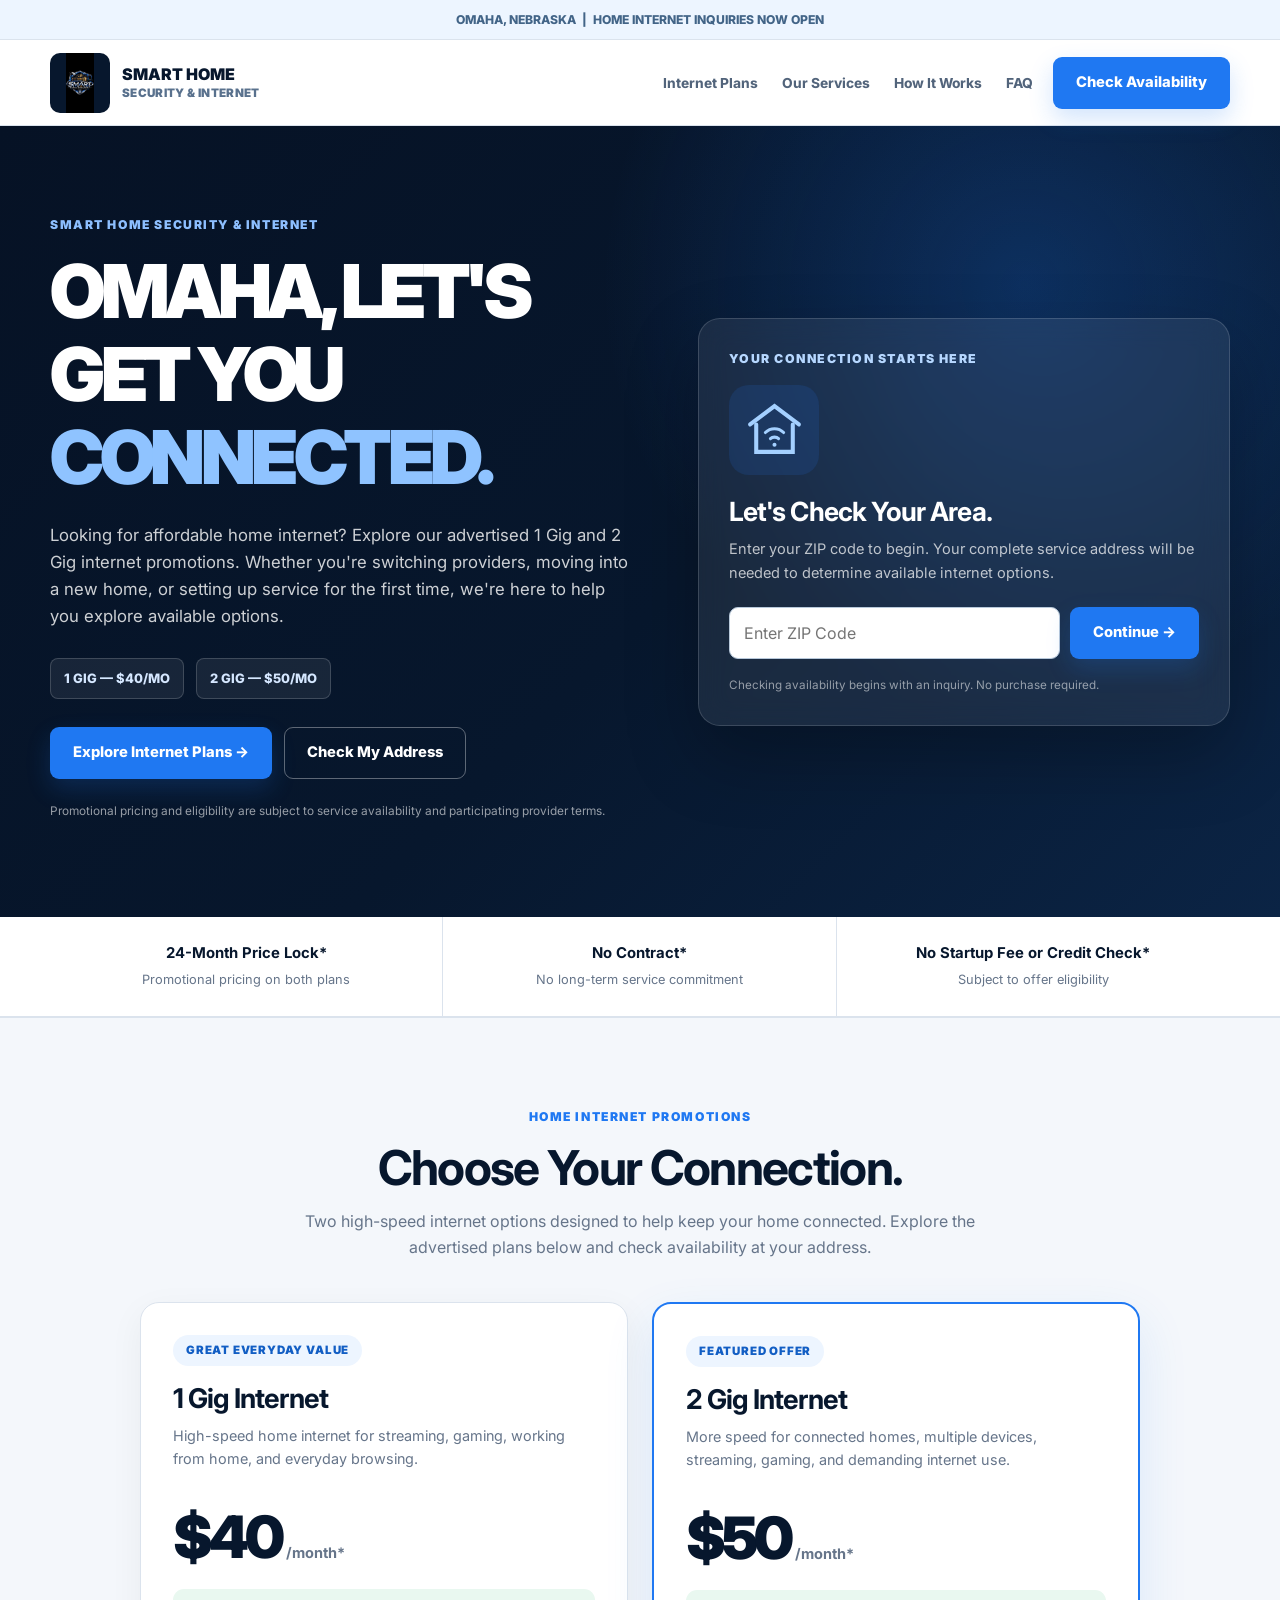
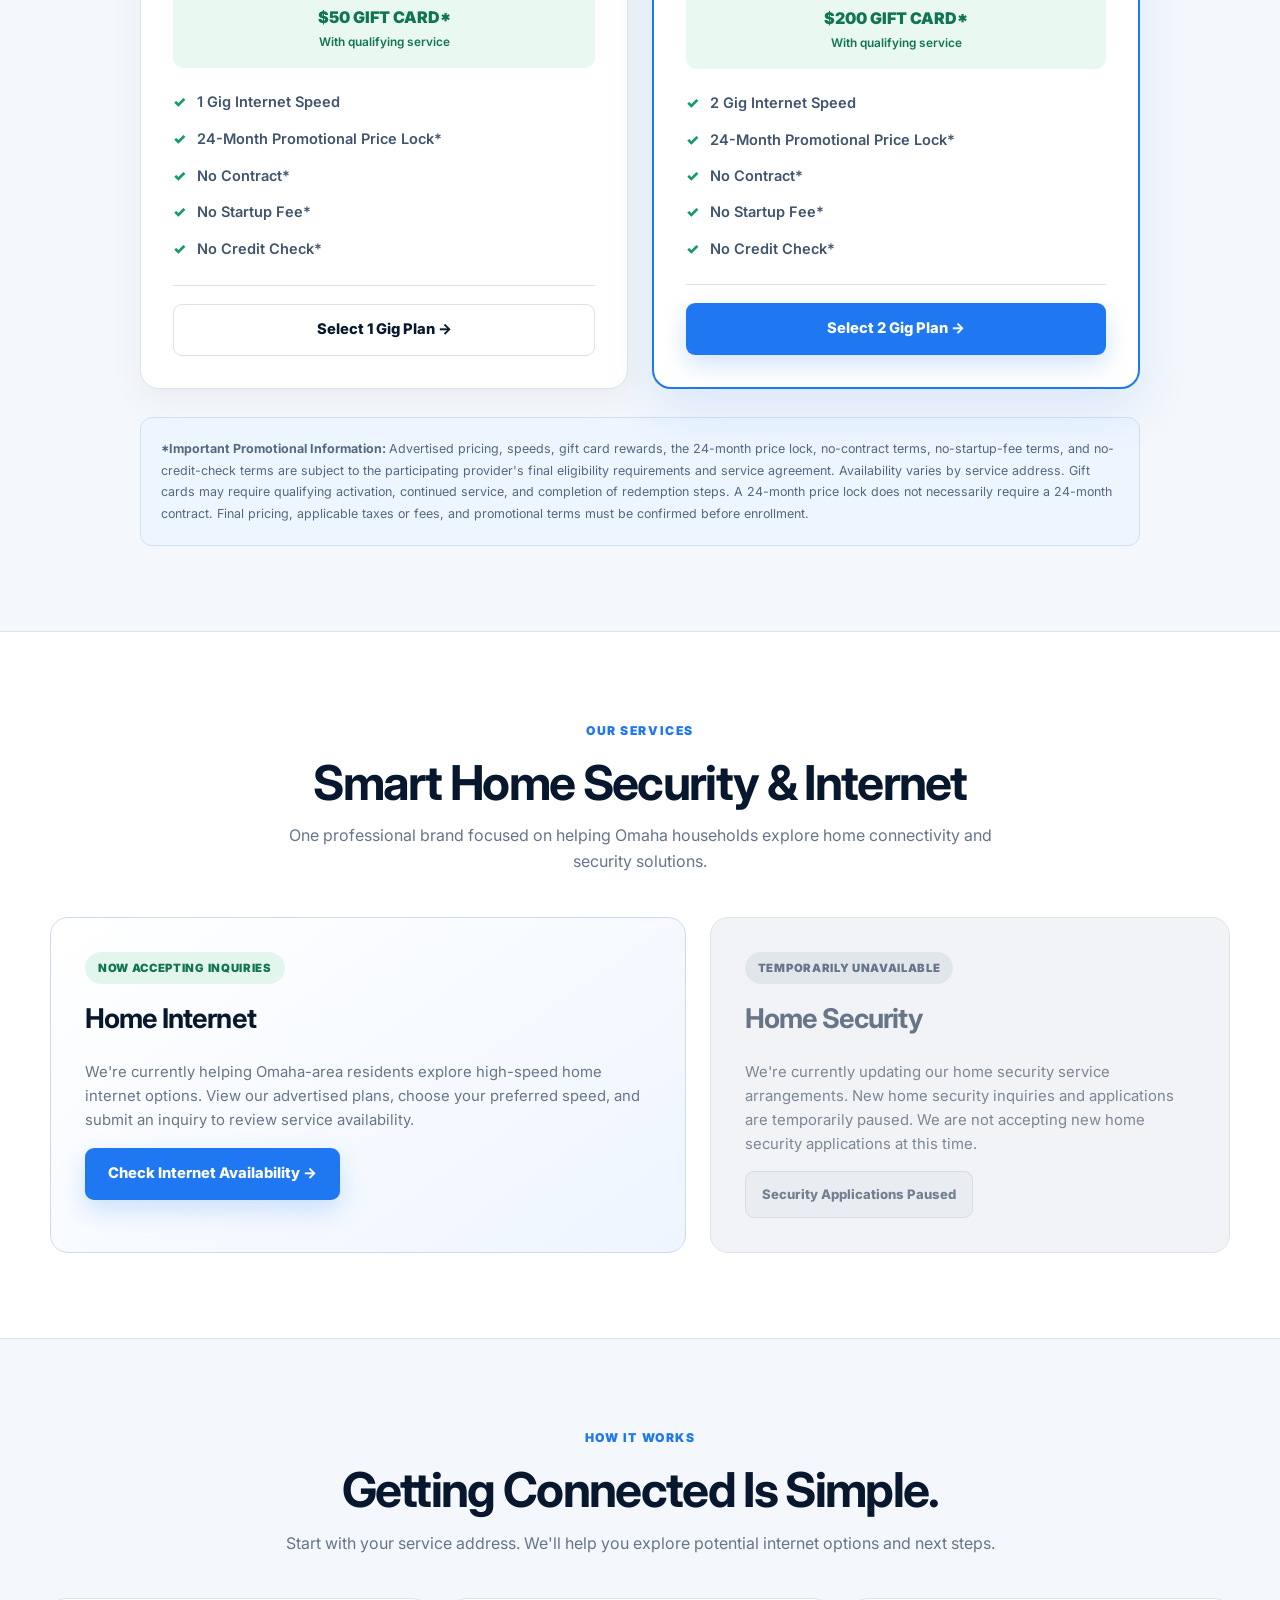
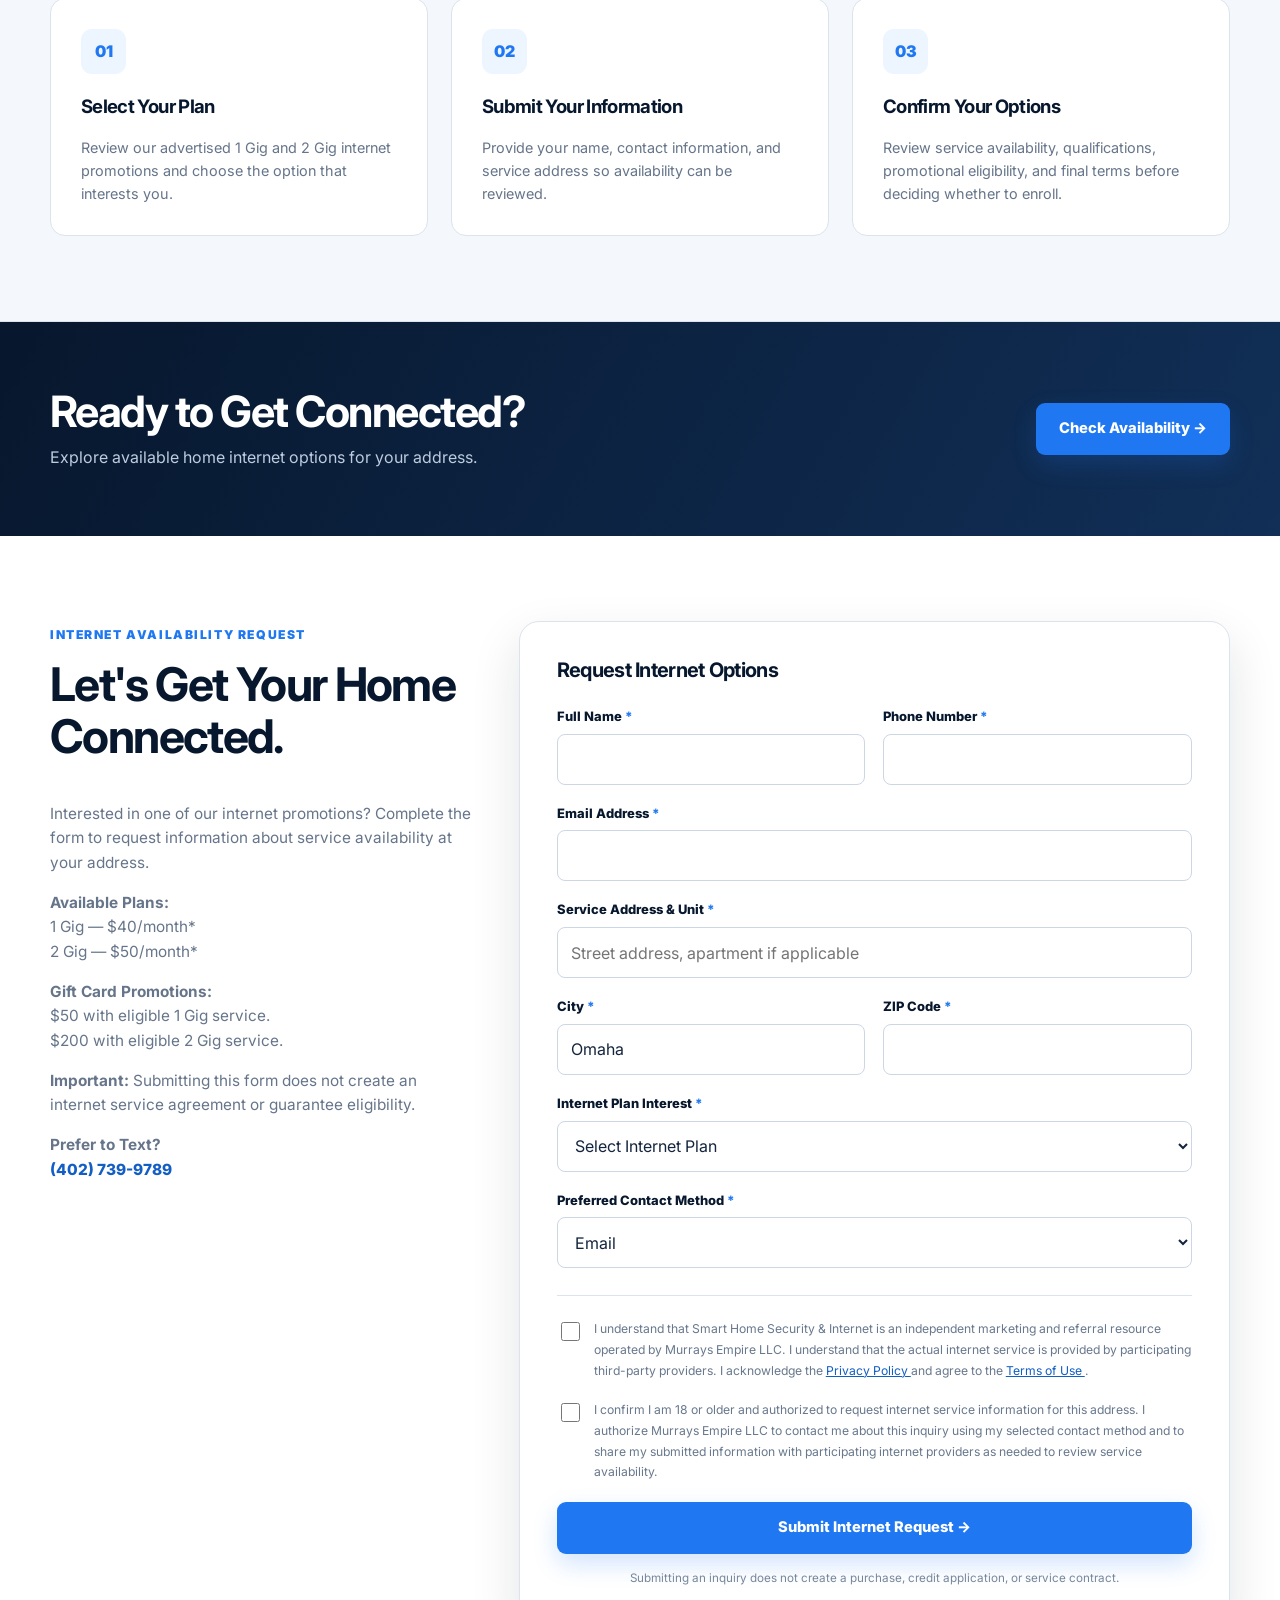
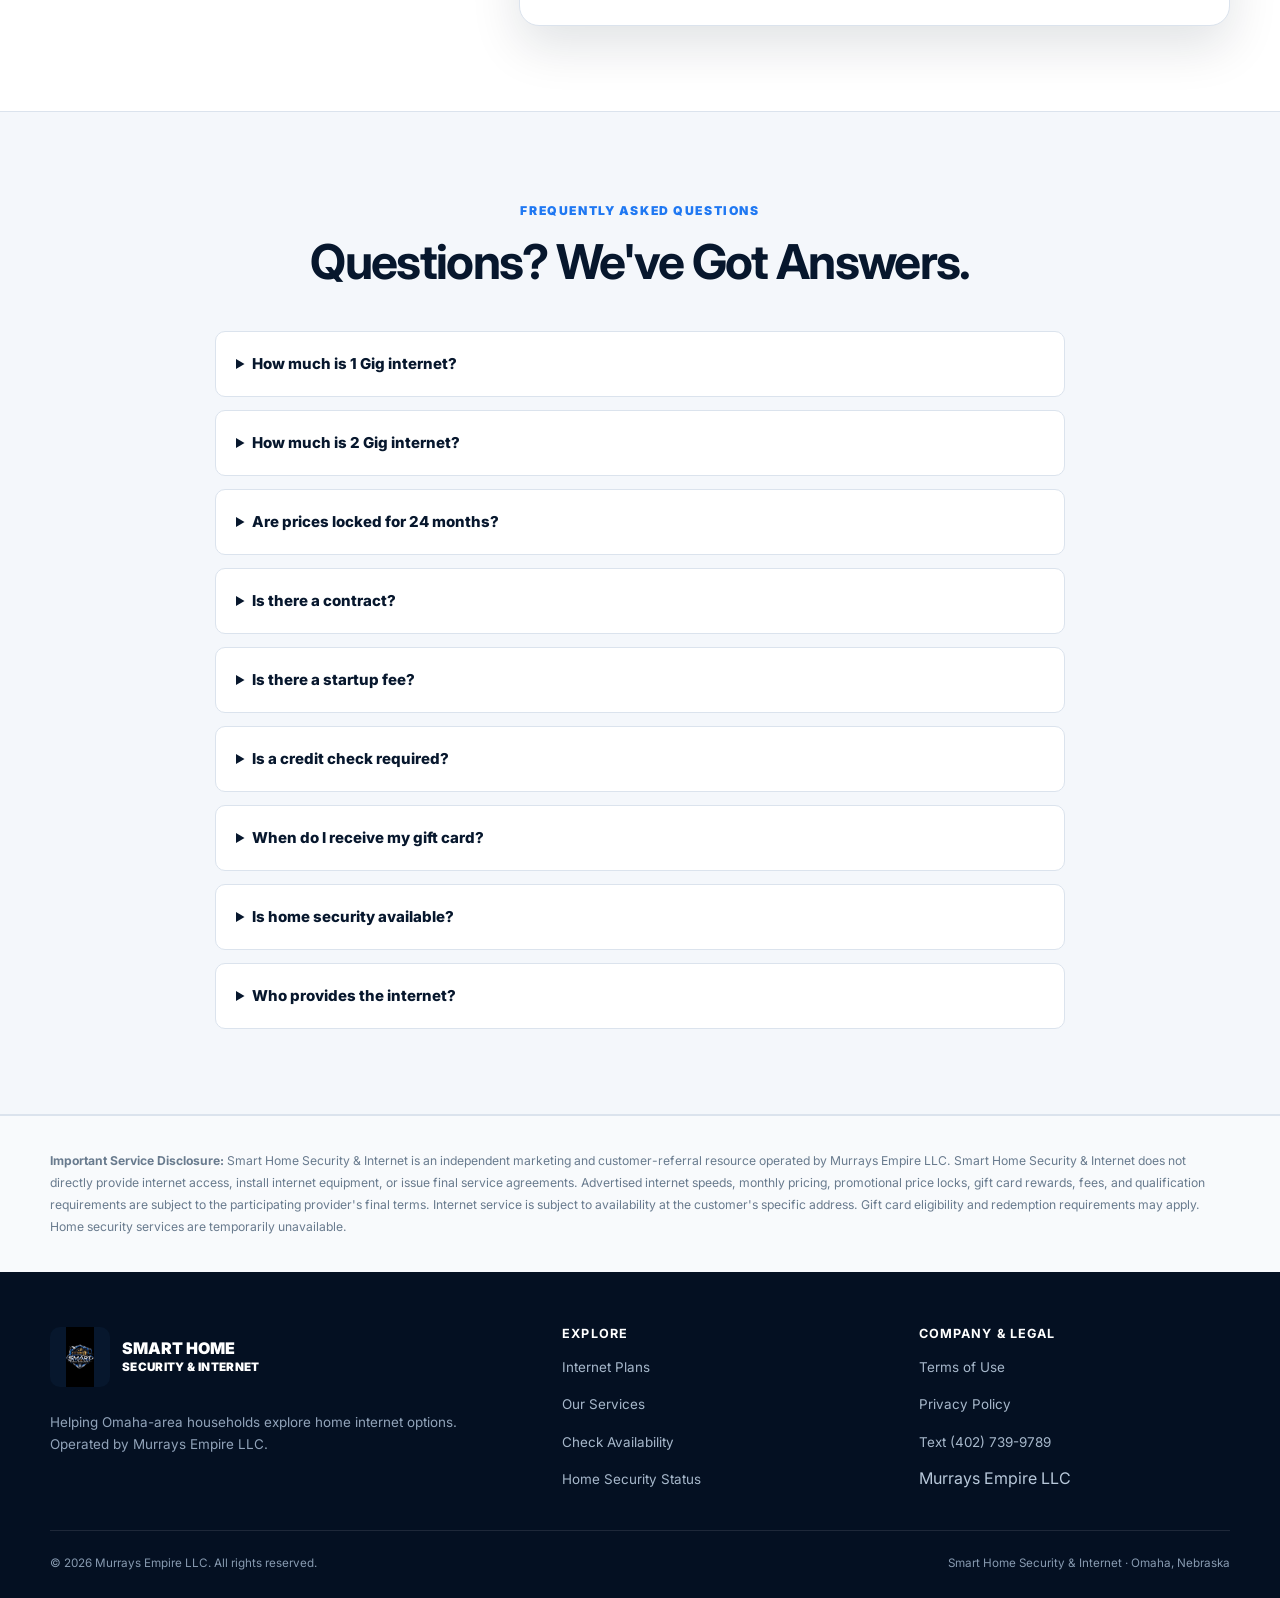
==== commit be6dc1c2: "Update index.html" ====
--- a/index.html
+++ b/index.html
@@ -1,5483 +1,3864 @@
-<!doctype html>
-
+<!DOCTYPE html>
 <html lang="en">
 
 <head>
 
-  <meta charset="utf-8">
-
-  <meta name="viewport" content="width=device-width, initial-scale=1">
-
-  <meta name="theme-color" content="#07172d">
-
-  <meta name="robots" content="index,follow,max-image-preview:large">
-
-  <title>Smart Home Security &amp; Internet | Omaha Home Internet Options</title>
-
-  <meta
-
-    name="description"
-
-    content="Looking for home internet in Omaha? Smart Home Security & Internet helps residents request internet availability and explore options through participating third-party providers. Home security inquiries are temporarily paused."
-
+<meta charset="UTF-8">
+
+<meta
+  name="viewport"
+  content="width=device-width, initial-scale=1"
+>
+
+<meta name="theme-color" content="#07172d">
+
+<meta
+  name="robots"
+  content="index,follow,max-image-preview:large"
+>
+
+<title>
+Smart Home Security & Internet | Omaha Internet Plans
+</title>
+
+<meta
+  name="description"
+  content="Explore home internet options in Omaha. 1 Gig internet starting at $40/month and 2 Gig internet at $50/month, with eligible gift card promotions. Check availability today."
+>
+
+<link
+  rel="canonical"
+  href="https://smarthomesecurityomaha.com/"
+>
+
+<!-- SOCIAL MEDIA -->
+
+<meta property="og:type" content="website">
+
+<meta
+  property="og:site_name"
+  content="Smart Home Security & Internet"
+>
+
+<meta
+  property="og:title"
+  content="Omaha Home Internet | Plans Starting at $40"
+>
+
+<meta
+  property="og:description"
+  content="Explore 1 Gig and 2 Gig internet promotions in Omaha. Check availability and learn about eligible gift card offers."
+>
+
+<meta
+  property="og:url"
+  content="https://smarthomesecurityomaha.com/"
+>
+
+<meta
+  property="og:image"
+  content="https://smarthomesecurityomaha.com/IMG_7226.png"
+>
+
+<meta
+  name="twitter:card"
+  content="summary_large_image"
+>
+
+<!-- FONTS -->
+
+<link
+  rel="preconnect"
+  href="https://fonts.googleapis.com"
+>
+
+<link
+  rel="preconnect"
+  href="https://fonts.gstatic.com"
+  crossorigin
+>
+
+<link
+  href="https://fonts.googleapis.com/css2?family=Inter:wght@400;500;600;700;800;900&display=swap"
+  rel="stylesheet"
+>
+
+<!-- STRUCTURED DATA -->
+
+<script type="application/ld+json">
+{
+  "@context": "https://schema.org",
+  "@graph": [
+    {
+      "@type": "WebSite",
+      "name": "Smart Home Security & Internet",
+      "url": "https://smarthomesecurityomaha.com/"
+    },
+    {
+      "@type": "Organization",
+      "name": "Murrays Empire LLC",
+      "alternateName": "Smart Home Security & Internet",
+      "url": "https://smarthomesecurityomaha.com/",
+      "logo": "https://smarthomesecurityomaha.com/IMG_7226.png",
+      "areaServed": {
+        "@type": "City",
+        "name": "Omaha"
+      }
+    }
+  ]
+}
+</script>
+
+<style>
+
+/* ==================================
+   GLOBAL STYLES
+================================== */
+
+:root {
+  --navy: #07172d;
+  --navy-light: #0b2445;
+  --navy-medium: #112f57;
+
+  --blue: #1f78f2;
+  --blue-dark: #125ec4;
+  --blue-soft: #edf5ff;
+
+  --white: #ffffff;
+  --off-white: #f4f7fb;
+
+  --text: #14253e;
+  --muted: #66758a;
+  --border: #dbe3ed;
+
+  --success: #159a6a;
+
+  --shadow:
+    0 20px 50px rgba(7,23,45,.12);
+
+  --radius: 16px;
+
+  --container: 1180px;
+
+  --font:
+    "Inter",
+    -apple-system,
+    BlinkMacSystemFont,
+    "Segoe UI",
+    sans-serif;
+}
+
+*,
+*::before,
+*::after {
+  box-sizing: border-box;
+}
+
+html {
+  scroll-behavior: smooth;
+}
+
+body {
+  margin: 0;
+  font-family: var(--font);
+  color: var(--text);
+  background: var(--white);
+  line-height: 1.6;
+  -webkit-font-smoothing: antialiased;
+}
+
+[hidden] {
+  display: none !important;
+}
+
+a {
+  color: inherit;
+  text-decoration: none;
+}
+
+button,
+input,
+select {
+  font: inherit;
+}
+
+button {
+  cursor: pointer;
+}
+
+img,
+svg {
+  display: block;
+  max-width: 100%;
+}
+
+h1,
+h2,
+h3,
+p {
+  margin-top: 0;
+}
+
+h1,
+h2,
+h3 {
+  line-height: 1.12;
+  letter-spacing: -.035em;
+}
+
+p {
+  color: var(--muted);
+}
+
+:focus-visible {
+  outline: 3px solid #80baff;
+  outline-offset: 3px;
+}
+
+.container {
+  width: min(
+    calc(100% - 32px),
+    var(--container)
+  );
+
+  margin-inline: auto;
+}
+
+.section {
+  padding: 85px 0;
+}
+
+.section-soft {
+  background: var(--off-white);
+  border-top: 1px solid var(--border);
+  border-bottom: 1px solid var(--border);
+}
+
+section[id] {
+  scroll-margin-top: 105px;
+}
+
+.section-heading {
+  max-width: 740px;
+  margin: 0 auto 42px;
+  text-align: center;
+}
+
+.section-heading h2 {
+  color: var(--navy);
+  font-size: clamp(2rem,4vw,3rem);
+  margin-bottom: 14px;
+}
+
+.section-heading p {
+  font-size: 1rem;
+  margin-bottom: 0;
+}
+
+.eyebrow {
+  display: inline-block;
+  margin-bottom: 15px;
+  color: var(--blue);
+  font-size: .76rem;
+  font-weight: 900;
+  letter-spacing: .13em;
+  text-transform: uppercase;
+}
+
+/* ==================================
+   BUTTONS
+================================== */
+
+.btn {
+  min-height: 52px;
+  display: inline-flex;
+  align-items: center;
+  justify-content: center;
+  gap: 9px;
+
+  padding: 12px 22px;
+
+  border: 1px solid transparent;
+  border-radius: 9px;
+
+  font-size: .92rem;
+  font-weight: 800;
+
+  text-align: center;
+
+  transition:
+    background .2s,
+    transform .2s,
+    border-color .2s;
+}
+
+.btn:hover {
+  transform: translateY(-2px);
+}
+
+.btn-primary {
+  background: var(--blue);
+  color: #fff;
+
+  box-shadow:
+    0 10px 25px rgba(31,120,242,.2);
+}
+
+.btn-primary:hover {
+  background: var(--blue-dark);
+}
+
+.btn-secondary {
+  background: #fff;
+  color: var(--navy);
+  border-color: var(--border);
+}
+
+.btn-outline {
+  background: transparent;
+  color: #fff;
+  border-color: rgba(255,255,255,.35);
+}
+
+.btn:disabled {
+  opacity: .65;
+  cursor: not-allowed;
+  transform: none;
+}
+
+.btn-full {
+  width: 100%;
+}
+
+/* ==================================
+   ANNOUNCEMENT BAR
+================================== */
+
+.announcement {
+  background: #edf5ff;
+  color: #426487;
+
+  padding: 10px 15px;
+
+  font-size: .76rem;
+  font-weight: 800;
+  text-align: center;
+
+  border-bottom: 1px solid var(--border);
+}
+
+/* ==================================
+   HEADER
+================================== */
+
+.header {
+  position: sticky;
+  top: 0;
+  z-index: 1000;
+
+  background: rgba(255,255,255,.97);
+
+  border-bottom: 1px solid var(--border);
+
+  backdrop-filter: blur(14px);
+}
+
+.nav {
+  min-height: 85px;
+
+  display: flex;
+  align-items: center;
+  justify-content: space-between;
+
+  gap: 20px;
+}
+
+.brand {
+  display: inline-flex;
+  align-items: center;
+  gap: 12px;
+  min-width: 0;
+}
+
+.brand-logo {
+  width: 60px;
+  height: 60px;
+
+  flex: 0 0 auto;
+
+  object-fit: contain;
+
+  background: var(--navy);
+
+  border-radius: 10px;
+}
+
+.brand-name {
+  display: flex;
+  flex-direction: column;
+
+  color: var(--navy);
+
+  line-height: 1.15;
+  font-weight: 900;
+  font-size: 1rem;
+}
+
+.brand-name small {
+  color: #59718d;
+  font-size: .73rem;
+  letter-spacing: .03em;
+  margin-top: 4px;
+}
+
+.nav-links {
+  display: flex;
+  align-items: center;
+  gap: 24px;
+  margin-left: auto;
+}
+
+.nav-links a {
+  color: #52647b;
+  font-size: .86rem;
+  font-weight: 750;
+}
+
+.nav-links a:hover {
+  color: var(--blue);
+}
+
+.menu-toggle {
+  display: none;
+
+  width: 45px;
+  height: 45px;
+
+  border: 1px solid var(--border);
+  border-radius: 9px;
+
+  background: #f2f6fc;
+
+  font-size: 1.35rem;
+  margin-left: auto;
+}
+
+/* ==================================
+   HERO
+================================== */
+
+.hero {
+  position: relative;
+  overflow: hidden;
+
+  color: #fff;
+
+  background:
+    radial-gradient(
+      circle at 80% 20%,
+      rgba(31,120,242,.25),
+      transparent 35%
+    ),
+    linear-gradient(
+      135deg,
+      #061225,
+      #07172d 55%,
+      #0b2445
+    );
+}
+
+.hero-grid {
+  display: grid;
+
+  grid-template-columns: 1.05fr .95fr;
+
+  gap: 60px;
+  align-items: center;
+
+  padding: 85px 0;
+}
+
+.hero .eyebrow {
+  color: #8dbfff;
+}
+
+.hero h1 {
+  max-width: 740px;
+
+  color: #fff;
+
+  font-size:
+    clamp(2.8rem,5.8vw,5rem);
+
+  font-weight: 900;
+  letter-spacing: -.06em;
+
+  margin-bottom: 23px;
+}
+
+.hero h1 span {
+  color: #8fc3ff;
+}
+
+.hero-description {
+  max-width: 630px;
+
+  color: rgba(255,255,255,.8);
+
+  font-size: 1.05rem;
+
+  margin-bottom: 28px;
+}
+
+.hero-offer {
+  display: flex;
+  flex-wrap: wrap;
+  gap: 12px;
+
+  margin-bottom: 28px;
+}
+
+.hero-offer span {
+  display: inline-block;
+
+  padding: 9px 13px;
+
+  border: 1px solid rgba(255,255,255,.17);
+  border-radius: 8px;
+
+  background: rgba(255,255,255,.07);
+
+  color: #d5e7ff;
+
+  font-size: .81rem;
+  font-weight: 800;
+}
+
+.hero-actions {
+  display: flex;
+  gap: 12px;
+  flex-wrap: wrap;
+}
+
+.hero-note {
+  margin-top: 22px;
+
+  color: rgba(255,255,255,.58);
+
+  font-size: .74rem;
+  line-height: 1.7;
+}
+
+/* ==================================
+   HERO CARD
+================================== */
+
+.hero-card {
+  padding: 30px;
+
+  border: 1px solid rgba(255,255,255,.15);
+  border-radius: 22px;
+
+  background: rgba(255,255,255,.075);
+
+  box-shadow:
+    0 30px 70px rgba(0,0,0,.25);
+
+  backdrop-filter: blur(14px);
+}
+
+.hero-card-heading {
+  color: #b6d7ff;
+
+  font-size: .77rem;
+  font-weight: 900;
+  letter-spacing: .12em;
+
+  margin-bottom: 16px;
+}
+
+.hero-card h2 {
+  color: #fff;
+
+  font-size: 1.65rem;
+
+  margin-bottom: 12px;
+}
+
+.hero-card p {
+  color: rgba(255,255,255,.72);
+
+  font-size: .91rem;
+
+  margin-bottom: 22px;
+}
+
+.hero-icon {
+  width: 90px;
+  height: 90px;
+
+  display: grid;
+  place-items: center;
+
+  margin-bottom: 22px;
+
+  border-radius: 20px;
+
+  background: rgba(31,120,242,.13);
+
+  color: #a4d0ff;
+}
+
+.hero-icon svg {
+  width: 65px;
+  height: 65px;
+}
+
+.zip-form {
+  display: grid;
+
+  grid-template-columns: 1fr auto;
+
+  gap: 10px;
+}
+
+.zip-form input {
+  width: 100%;
+  min-width: 0;
+
+  height: 52px;
+
+  padding: 12px 14px;
+
+  border: 1px solid #b7c8da;
+  border-radius: 9px;
+
+  background: #fff;
+  color: var(--text);
+
+  font-size: 16px;
+}
+
+.hero-card small {
+  display: block;
+
+  color: rgba(255,255,255,.54);
+
+  font-size: .73rem;
+
+  margin-top: 17px;
+}
+
+/* ==================================
+   BENEFITS BAR
+================================== */
+
+.benefits {
+  border-bottom: 1px solid var(--border);
+  background: #fff;
+}
+
+.benefit-grid {
+  display: grid;
+
+  grid-template-columns:
+    repeat(3,1fr);
+}
+
+.benefit {
+  padding: 25px 18px;
+
+  text-align: center;
+
+  border-right: 1px solid var(--border);
+}
+
+.benefit:last-child {
+  border-right: 0;
+}
+
+.benefit strong {
+  display: block;
+
+  color: var(--navy);
+
+  font-size: .93rem;
+}
+
+.benefit span {
+  display: block;
+
+  color: var(--muted);
+
+  font-size: .8rem;
+
+  margin-top: 4px;
+}
+
+/* ==================================
+   INTERNET PRICING
+================================== */
+
+.pricing-grid {
+  display: grid;
+
+  grid-template-columns: repeat(2,1fr);
+
+  gap: 24px;
+
+  max-width: 1000px;
+
+  margin: 0 auto;
+}
+
+.plan-card {
+  position: relative;
+
+  display: flex;
+  flex-direction: column;
+
+  min-width: 0;
+
+  padding: 32px;
+
+  border: 1px solid var(--border);
+  border-radius: 19px;
+
+  background: #fff;
+
+  box-shadow:
+    0 10px 35px rgba(7,23,45,.05);
+}
+
+.plan-card.featured {
+  border: 2px solid var(--blue);
+
+  box-shadow:
+    0 20px 50px rgba(31,120,242,.12);
+}
+
+.plan-badge {
+  display: inline-block;
+  align-self: flex-start;
+
+  padding: 6px 13px;
+
+  border-radius: 30px;
+
+  background: var(--blue-soft);
+  color: var(--blue-dark);
+
+  font-size: .72rem;
+  font-weight: 900;
+
+  letter-spacing: .07em;
+  text-transform: uppercase;
+
+  margin-bottom: 18px;
+}
+
+.plan-card h3 {
+  color: var(--navy);
+
+  font-size: 1.7rem;
+
+  margin-bottom: 10px;
+}
+
+.plan-description {
+  font-size: .9rem;
+
+  min-height: 55px;
+}
+
+.plan-price {
+  display: flex;
+  align-items: baseline;
+
+  gap: 5px;
+
+  color: var(--navy);
+
+  margin: 15px 0 22px;
+}
+
+.plan-price strong {
+  font-size: 3.65rem;
+
+  line-height: 1;
+  letter-spacing: -.07em;
+
+  font-weight: 900;
+}
+
+.plan-price span {
+  color: var(--muted);
+
+  font-size: .91rem;
+  font-weight: 700;
+}
+
+.gift-card {
+  padding: 16px;
+
+  border-radius: 11px;
+
+  background: #e9f8f0;
+
+  color: #11764f;
+
+  font-size: 1rem;
+  font-weight: 900;
+
+  text-align: center;
+}
+
+.gift-card small {
+  display: block;
+
+  font-size: .74rem;
+  font-weight: 600;
+
+  margin-top: 3px;
+}
+
+.plan-features {
+  flex: 1;
+
+  display: grid;
+  gap: 13px;
+
+  list-style: none;
+
+  padding: 23px 0;
+  margin: 0 0 18px;
+
+  border-bottom: 1px solid var(--border);
+}
+
+.plan-features li {
+  display: flex;
+  align-items: flex-start;
+
+  gap: 11px;
+
+  color: #40546d;
+
+  font-size: .91rem;
+  font-weight: 600;
+}
+
+.check-icon {
+  color: var(--success);
+
+  font-weight: 900;
+}
+
+.pricing-note {
+  max-width: 1000px;
+
+  padding: 20px;
+  margin: 28px auto 0;
+
+  border: 1px solid #cfe0f5;
+  border-radius: 12px;
+
+  background: #edf5ff;
+
+  color: #536981;
+
+  font-size: .78rem;
+  line-height: 1.75;
+}
+
+/* ==================================
+   SERVICES
+================================== */
+
+.services-grid {
+  display: grid;
+
+  grid-template-columns: 1.1fr .9fr;
+
+  gap: 24px;
+}
+
+.service-card {
+  padding: 34px;
+
+  border: 1px solid #cbdcf0;
+  border-radius: 18px;
+
+  background:
+    linear-gradient(
+      145deg,
+      #fff,
+      #eef5ff
+    );
+}
+
+.service-card h3 {
+  color: var(--navy);
+  font-size: 1.7rem;
+}
+
+.service-card p {
+  font-size: .93rem;
+}
+
+.service-status {
+  display: inline-block;
+
+  padding: 7px 13px;
+  margin-bottom: 20px;
+
+  border-radius: 30px;
+
+  background: #e3f6ed;
+  color: #11764f;
+
+  font-size: .71rem;
+  font-weight: 900;
+
+  text-transform: uppercase;
+  letter-spacing: .06em;
+}
+
+/* SECURITY UNAVAILABLE */
+
+.service-card.unavailable {
+  background: #f1f3f6;
+
+  border-color: #dfe4ea;
+}
+
+.service-card.unavailable h3 {
+  color: #677589;
+}
+
+.service-card.unavailable p {
+  color: #7c8796;
+}
+
+.service-status.closed {
+  background: #e1e6eb;
+  color: #66758a;
+}
+
+.unavailable-label {
+  display: inline-block;
+
+  padding: 12px 16px;
+
+  border: 1px solid #d7dce3;
+  border-radius: 9px;
+
+  background: #e9edf1;
+
+  color: #738093;
+
+  font-size: .82rem;
+  font-weight: 800;
+}
+
+/* ==================================
+   HOW IT WORKS
+================================== */
+
+.steps-grid {
+  display: grid;
+
+  grid-template-columns:
+    repeat(3,1fr);
+
+  gap: 23px;
+}
+
+.step-card {
+  padding: 30px;
+
+  border: 1px solid var(--border);
+  border-radius: 15px;
+
+  background: #fff;
+}
+
+.step-number {
+  width: 45px;
+  height: 45px;
+
+  display: grid;
+  place-items: center;
+
+  margin-bottom: 22px;
+
+  border-radius: 11px;
+
+  background: var(--blue-soft);
+  color: var(--blue);
+
+  font-weight: 900;
+}
+
+.step-card h3 {
+  color: var(--navy);
+  font-size: 1.16rem;
+}
+
+.step-card p {
+  font-size: .9rem;
+  margin-bottom: 0;
+}
+
+/* ==================================
+   CTA BAND
+================================== */
+
+.cta-band {
+  padding: 65px 0;
+
+  background:
+    linear-gradient(
+      120deg,
+      var(--navy),
+      var(--navy-medium)
+    );
+
+  color: #fff;
+}
+
+.cta-inner {
+  display: flex;
+  align-items: center;
+  justify-content: space-between;
+
+  gap: 30px;
+}
+
+.cta-band h2 {
+  color: #fff;
+
+  font-size:
+    clamp(1.9rem,3.5vw,2.7rem);
+
+  margin-bottom: 10px;
+}
+
+.cta-band p {
+  color: #bdccdf;
+
+  margin-bottom: 0;
+}
+
+/* ==================================
+   APPLICATION FORM
+================================== */
+
+.form-layout {
+  display: grid;
+
+  grid-template-columns:
+    .75fr 1.25fr;
+
+  gap: 42px;
+
+  align-items: start;
+}
+
+.form-intro h2 {
+  color: var(--navy);
+
+  font-size:
+    clamp(2rem,4vw,2.9rem);
+}
+
+.form-intro p {
+  font-size: .96rem;
+}
+
+.form-intro a {
+  color: var(--blue-dark);
+  font-weight: 800;
+}
+
+.form-card {
+  padding: 37px;
+
+  border: 1px solid var(--border);
+  border-radius: 20px;
+
+  background: #fff;
+
+  box-shadow: var(--shadow);
+}
+
+.form-card h3 {
+  color: var(--navy);
+
+  font-size: 1.25rem;
+
+  margin-bottom: 25px;
+}
+
+.form-grid {
+  display: grid;
+
+  grid-template-columns:
+    1fr 1fr;
+
+  gap: 18px;
+}
+
+.field {
+  display: flex;
+  flex-direction: column;
+
+  gap: 7px;
+
+  min-width: 0;
+}
+
+.field.full {
+  grid-column: 1 / -1;
+}
+
+.field label {
+  color: var(--navy);
+
+  font-size: .81rem;
+  font-weight: 800;
+}
+
+.required {
+  color: var(--blue);
+}
+
+.input {
+  width: 100%;
+  height: 51px;
+
+  padding: 12px 13px;
+
+  border: 1px solid #cbd7e4;
+  border-radius: 8px;
+
+  background: #fff;
+  color: var(--text);
+
+  font-size: 16px;
+}
+
+.input:focus {
+  outline: none;
+
+  border-color: var(--blue);
+
+  box-shadow:
+    0 0 0 3px rgba(31,120,242,.12);
+}
+
+.consent-section {
+  margin-top: 27px;
+  padding-top: 23px;
+
+  border-top: 1px solid var(--border);
+}
+
+.consent-row {
+  display: flex;
+  align-items: flex-start;
+
+  gap: 11px;
+
+  margin-bottom: 19px;
+}
+
+.consent-row input {
+  width: 19px;
+  height: 19px;
+
+  flex: 0 0 auto;
+
+  margin-top: 3px;
+
+  accent-color: var(--blue);
+}
+
+.consent-row label {
+  color: #68788d;
+
+  font-size: .76rem;
+  line-height: 1.7;
+}
+
+.consent-row a {
+  color: var(--blue-dark);
+  text-decoration: underline;
+}
+
+.form-note {
+  margin: 15px 0 0;
+
+  color: #76869a;
+
+  font-size: .73rem;
+  text-align: center;
+}
+
+.form-message {
+  padding: 16px;
+
+  border-radius: 9px;
+
+  margin-bottom: 22px;
+
+  font-size: .88rem;
+  font-weight: 700;
+}
+
+.form-message.success {
+  background: #e6f7ed;
+  color: #17613f;
+}
+
+.form-message.error {
+  background: #fff0ef;
+  color: #963f36;
+}
+
+.botcheck {
+  position: absolute;
+  left: -99999px;
+  opacity: 0;
+}
+
+/* ==================================
+   FAQ
+================================== */
+
+.faq-list {
+  max-width: 850px;
+
+  display: grid;
+  gap: 13px;
+
+  margin: 0 auto;
+}
+
+.faq-list details {
+  border: 1px solid var(--border);
+  border-radius: 10px;
+
+  background: #fff;
+}
+
+.faq-list summary {
+  padding: 20px;
+
+  color: var(--navy);
+
+  font-size: .94rem;
+  font-weight: 800;
+
+  cursor: pointer;
+}
+
+.faq-list details p {
+  padding: 0 20px 20px;
+
+  margin-bottom: 0;
+
+  font-size: .88rem;
+}
+
+/* ==================================
+   DISCLOSURE
+================================== */
+
+.disclosure {
+  padding: 34px 0;
+
+  border-top: 1px solid var(--border);
+
+  background: #f8fafc;
+}
+
+.disclosure p {
+  color: #697b8e;
+
+  font-size: .76rem;
+
+  line-height: 1.8;
+
+  margin-bottom: 0;
+}
+
+/* ==================================
+   FOOTER
+================================== */
+
+.footer {
+  padding: 55px 0 25px;
+
+  background: #041022;
+
+  color: #b8c8da;
+}
+
+.footer-grid {
+  display: grid;
+
+  grid-template-columns:
+    1.5fr 1fr 1fr;
+
+  gap: 45px;
+
+  padding-bottom: 38px;
+}
+
+.footer .brand-name,
+.footer .brand-name small {
+  color: #fff;
+}
+
+.footer-description {
+  margin-top: 18px;
+
+  color: #91a3b9;
+
+  font-size: .84rem;
+}
+
+.footer h3 {
+  color: #fff;
+
+  font-size: .79rem;
+  text-transform: uppercase;
+
+  letter-spacing: .09em;
+}
+
+.footer ul {
+  display: grid;
+  gap: 12px;
+
+  padding: 0;
+  margin: 0;
+
+  list-style: none;
+}
+
+.footer li a {
+  color: #a7b8cb;
+
+  font-size: .84rem;
+}
+
+.footer-bottom {
+  display: flex;
+  justify-content: space-between;
+
+  gap: 18px;
+
+  padding-top: 23px;
+
+  border-top:
+    1px solid rgba(255,255,255,.1);
+
+  color: #879ab0;
+
+  font-size: .73rem;
+}
+
+.mobile-cta {
+  display: none;
+}
+
+/* ==================================
+   RESPONSIVE
+================================== */
+
+@media (max-width: 980px) {
+
+  .hero-grid {
+    grid-template-columns: 1fr;
+    gap: 35px;
+  }
+
+  .hero-card {
+    max-width: 650px;
+  }
+
+  .pricing-grid,
+  .services-grid,
+  .form-layout {
+    grid-template-columns: 1fr;
+  }
+
+  .steps-grid {
+    grid-template-columns: 1fr;
+  }
+
+}
+
+@media (max-width: 820px) {
+
+  .desktop-cta {
+    display: none;
+  }
+
+  .menu-toggle {
+    display: block;
+  }
+
+  .nav-links {
+    display: none;
+
+    position: absolute;
+
+    top: 85px;
+    left: 0;
+    right: 0;
+
+    flex-direction: column;
+    align-items: stretch;
+
+    gap: 0;
+
+    padding: 15px 18px;
+
+    background: #fff;
+
+    border-bottom:
+      1px solid var(--border);
+
+    box-shadow:
+      0 20px 30px rgba(7,23,45,.1);
+  }
+
+  .nav-links.active {
+    display: flex;
+  }
+
+  .nav-links a {
+    padding: 13px;
+  }
+
+  .cta-inner {
+    flex-direction: column;
+    align-items: stretch;
+  }
+
+  .footer-grid {
+    grid-template-columns: 1fr 1fr;
+  }
+
+  .footer-grid > div:first-child {
+    grid-column: 1 / -1;
+  }
+
+}
+
+@media (max-width: 620px) {
+
+  .container {
+    width: min(
+      calc(100% - 26px),
+      var(--container)
+    );
+  }
+
+  .section {
+    padding: 65px 0;
+  }
+
+  .nav {
+    min-height: 77px;
+  }
+
+  .brand-logo {
+    width: 48px;
+    height: 48px;
+  }
+
+  .brand-name {
+    font-size: .84rem;
+  }
+
+  .brand-name small {
+    font-size: .65rem;
+  }
+
+  .nav-links {
+    top: 77px;
+  }
+
+  .hero-grid {
+    padding: 60px 0;
+  }
+
+  .hero h1 {
+    font-size:
+      clamp(2.6rem,12vw,3.7rem);
+  }
+
+  .hero-actions {
+    display: grid;
+  }
+
+  .hero-actions .btn {
+    width: 100%;
+  }
+
+  .hero-card {
+    padding: 23px;
+  }
+
+  .zip-form {
+    grid-template-columns: 1fr;
+  }
+
+  .benefit-grid {
+    grid-template-columns: 1fr;
+  }
+
+  .benefit {
+    border-right: 0;
+
+    border-bottom:
+      1px solid var(--border);
+  }
+
+  .plan-card {
+    padding: 25px;
+  }
+
+  .service-card,
+  .step-card {
+    padding: 25px;
+  }
+
+  .form-card {
+    padding: 25px 19px;
+  }
+
+  .form-grid {
+    grid-template-columns: 1fr;
+  }
+
+  .field.full {
+    grid-column: auto;
+  }
+
+  .footer-grid {
+    grid-template-columns: 1fr;
+  }
+
+  .footer-grid > div:first-child {
+    grid-column: auto;
+  }
+
+  .footer-bottom {
+    flex-direction: column;
+  }
+
+  .mobile-cta {
+    position: fixed;
+
+    left: 12px;
+    right: 12px;
+    bottom: 12px;
+
+    z-index: 900;
+
+    display: block;
+  }
+
+  .mobile-cta .btn {
+    width: 100%;
+
+    box-shadow:
+      0 12px 30px rgba(7,23,45,.3);
+  }
+
+  body {
+    padding-bottom: 75px;
+  }
+
+}
+
+@media (prefers-reduced-motion: reduce) {
+
+  html {
+    scroll-behavior: auto;
+  }
+
+  * {
+    transition: none !important;
+    animation: none !important;
+  }
+
+}
+
+</style>
+
+</head>
+
+<body>
+
+<!-- ==================================
+     ANNOUNCEMENT
+================================== -->
+
+<div class="announcement">
+
+  OMAHA, NEBRASKA
+  &nbsp;|&nbsp;
+  HOME INTERNET INQUIRIES NOW OPEN
+
+</div>
+
+<!-- ==================================
+     HEADER
+================================== -->
+
+<header class="header">
+
+  <div class="container nav">
+
+    <a class="brand" href="/">
+
+      <img
+        class="brand-logo"
+        src="/IMG_7226.png"
+        alt="Smart Home Security official logo"
+      >
+
+      <span class="brand-name">
+
+        SMART HOME
+
+        <small>
+          SECURITY &amp; INTERNET
+        </small>
+
+      </span>
+
+    </a>
+
+    <nav
+      class="nav-links"
+      id="site-nav"
+      aria-label="Main Navigation"
+    >
+
+      <a href="#plans">
+        Internet Plans
+      </a>
+
+      <a href="#services">
+        Our Services
+      </a>
+
+      <a href="#how-it-works">
+        How It Works
+      </a>
+
+      <a href="#faq">
+        FAQ
+      </a>
+
+    </nav>
+
+    <a
+      class="btn btn-primary desktop-cta"
+      href="#availability"
+    >
+      Check Availability
+    </a>
+
+    <button
+      class="menu-toggle"
+      id="menu-toggle"
+      type="button"
+      aria-controls="site-nav"
+      aria-expanded="false"
+      aria-label="Open navigation"
+    >
+      ☰
+    </button>
+
+  </div>
+
+</header>
+
+<main>
+
+<!-- ==================================
+     HERO
+================================== -->
+
+<section class="hero">
+
+  <div class="container hero-grid">
+
+    <div>
+
+      <div class="eyebrow">
+        SMART HOME SECURITY &amp; INTERNET
+      </div>
+
+      <h1>
+
+        OMAHA, LET'S<br>
+
+        GET YOU<br>
+
+        <span>CONNECTED.</span>
+
+      </h1>
+
+      <p class="hero-description">
+
+        Looking for affordable home internet?
+
+        Explore our advertised 1 Gig and
+        2 Gig internet promotions.
+
+        Whether you're switching providers,
+        moving into a new home, or setting
+        up service for the first time,
+        we're here to help you explore
+        available options.
+
+      </p>
+
+      <div class="hero-offer">
+
+        <span>
+          1 GIG — $40/MO
+        </span>
+
+        <span>
+          2 GIG — $50/MO
+        </span>
+
+      </div>
+
+      <div class="hero-actions">
+
+        <a
+          class="btn btn-primary"
+          href="#plans"
+        >
+          Explore Internet Plans →
+        </a>
+
+        <a
+          class="btn btn-outline"
+          href="#availability"
+        >
+          Check My Address
+        </a>
+
+      </div>
+
+      <p class="hero-note">
+
+        Promotional pricing and eligibility
+        are subject to service availability
+        and participating provider terms.
+
+      </p>
+
+    </div>
+
+    <!-- HERO AVAILABILITY CARD -->
+
+    <div class="hero-card">
+
+      <div class="hero-card-heading">
+        YOUR CONNECTION STARTS HERE
+      </div>
+
+      <div class="hero-icon">
+
+        <svg
+          viewBox="0 0 64 64"
+          fill="none"
+          xmlns="http://www.w3.org/2000/svg"
+        >
+
+          <path
+            d="M8 27L32 9L56 27"
+            stroke="currentColor"
+            stroke-width="4"
+            stroke-linecap="round"
+          />
+
+          <path
+            d="M14 27V54H50V27"
+            stroke="currentColor"
+            stroke-width="4"
+            stroke-linecap="round"
+          />
+
+          <path
+            d="M23 35C28 30 36 30 41 35"
+            stroke="currentColor"
+            stroke-width="3"
+            stroke-linecap="round"
+          />
+
+          <path
+            d="M28 41C30 39 34 39 36 41"
+            stroke="currentColor"
+            stroke-width="3"
+            stroke-linecap="round"
+          />
+
+          <circle
+            cx="32"
+            cy="47"
+            r="2"
+            fill="currentColor"
+          />
+
+        </svg>
+
+      </div>
+
+      <h2>
+        Let's Check Your Area.
+      </h2>
+
+      <p>
+
+        Enter your ZIP code to begin.
+
+        Your complete service address
+        will be needed to determine
+        available internet options.
+
+      </p>
+
+      <form
+        class="zip-form"
+        id="zip-form"
+      >
+
+        <input
+          id="hero-zip"
+          type="text"
+          inputmode="numeric"
+          autocomplete="postal-code"
+          pattern="[0-9]{5}"
+          maxlength="5"
+          placeholder="Enter ZIP Code"
+          aria-label="ZIP Code"
+          required
+        >
+
+        <button
+          class="btn btn-primary"
+          type="submit"
+        >
+          Continue →
+        </button>
+
+      </form>
+
+      <small>
+
+        Checking availability begins with
+        an inquiry. No purchase required.
+
+      </small>
+
+    </div>
+
+  </div>
+
+</section>
+
+<!-- ==================================
+     BENEFITS
+================================== -->
+
+<section class="benefits">
+
+  <div class="container benefit-grid">
+
+    <div class="benefit">
+
+      <strong>
+        24-Month Price Lock*
+      </strong>
+
+      <span>
+        Promotional pricing on both plans
+      </span>
+
+    </div>
+
+    <div class="benefit">
+
+      <strong>
+        No Contract*
+      </strong>
+
+      <span>
+        No long-term service commitment
+      </span>
+
+    </div>
+
+    <div class="benefit">
+
+      <strong>
+        No Startup Fee or Credit Check*
+      </strong>
+
+      <span>
+        Subject to offer eligibility
+      </span>
+
+    </div>
+
+  </div>
+
+</section>
+
+<!-- ==================================
+     INTERNET PLANS
+================================== -->
+
+<section
+  class="section section-soft"
+  id="plans"
+>
+
+  <div class="container">
+
+    <div class="section-heading">
+
+      <div class="eyebrow">
+        HOME INTERNET PROMOTIONS
+      </div>
+
+      <h2>
+        Choose Your Connection.
+      </h2>
+
+      <p>
+
+        Two high-speed internet options
+        designed to help keep your home
+        connected.
+
+        Explore the advertised plans below
+        and check availability at your address.
+
+      </p>
+
+    </div>
+
+    <div class="pricing-grid">
+
+      <!-- ==================================
+           1 GIG PLAN
+      ================================== -->
+
+      <article class="plan-card">
+
+        <span class="plan-badge">
+          GREAT EVERYDAY VALUE
+        </span>
+
+        <h3>
+          1 Gig Internet
+        </h3>
+
+        <p class="plan-description">
+
+          High-speed home internet for
+          streaming, gaming, working
+          from home, and everyday browsing.
+
+        </p>
+
+        <div class="plan-price">
+
+          <strong>
+            $40
+          </strong>
+
+          <span>
+            /month*
+          </span>
+
+        </div>
+
+        <div class="gift-card">
+
+          $50 GIFT CARD*
+
+          <small>
+            With qualifying service
+          </small>
+
+        </div>
+
+        <ul class="plan-features">
+
+          <li>
+            <span class="check-icon">✓</span>
+            1 Gig Internet Speed
+          </li>
+
+          <li>
+            <span class="check-icon">✓</span>
+            24-Month Promotional Price Lock*
+          </li>
+
+          <li>
+            <span class="check-icon">✓</span>
+            No Contract*
+          </li>
+
+          <li>
+            <span class="check-icon">✓</span>
+            No Startup Fee*
+          </li>
+
+          <li>
+            <span class="check-icon">✓</span>
+            No Credit Check*
+          </li>
+
+        </ul>
+
+        <button
+          type="button"
+          class="btn btn-secondary btn-full plan-select"
+          data-plan="1 Gig Internet — $40/month — $50 Gift Card"
+        >
+
+          Select 1 Gig Plan →
+
+        </button>
+
+      </article>
+
+      <!-- ==================================
+           2 GIG PLAN
+      ================================== -->
+
+      <article class="plan-card featured">
+
+        <span class="plan-badge">
+          FEATURED OFFER
+        </span>
+
+        <h3>
+          2 Gig Internet
+        </h3>
+
+        <p class="plan-description">
+
+          More speed for connected homes,
+          multiple devices, streaming,
+          gaming, and demanding internet use.
+
+        </p>
+
+        <div class="plan-price">
+
+          <strong>
+            $50
+          </strong>
+
+          <span>
+            /month*
+          </span>
+
+        </div>
+
+        <div class="gift-card">
+
+          $200 GIFT CARD*
+
+          <small>
+            With qualifying service
+          </small>
+
+        </div>
+
+        <ul class="plan-features">
+
+          <li>
+            <span class="check-icon">✓</span>
+            2 Gig Internet Speed
+          </li>
+
+          <li>
+            <span class="check-icon">✓</span>
+            24-Month Promotional Price Lock*
+          </li>
+
+          <li>
+            <span class="check-icon">✓</span>
+            No Contract*
+          </li>
+
+          <li>
+            <span class="check-icon">✓</span>
+            No Startup Fee*
+          </li>
+
+          <li>
+            <span class="check-icon">✓</span>
+            No Credit Check*
+          </li>
+
+        </ul>
+
+        <button
+          type="button"
+          class="btn btn-primary btn-full plan-select"
+          data-plan="2 Gig Internet — $50/month — $200 Gift Card"
+        >
+
+          Select 2 Gig Plan →
+
+        </button>
+
+      </article>
+
+    </div>
+
+    <!-- PROMOTIONAL DISCLOSURE -->
+
+    <div class="pricing-note">
+
+      <strong>
+        *Important Promotional Information:
+      </strong>
+
+      Advertised pricing, speeds, gift card
+      rewards, the 24-month price lock,
+      no-contract terms, no-startup-fee terms,
+      and no-credit-check terms are subject
+      to the participating provider's final
+      eligibility requirements and service
+      agreement.
+
+      Availability varies by service address.
+
+      Gift cards may require qualifying
+      activation, continued service,
+      and completion of redemption steps.
+
+      A 24-month price lock does not
+      necessarily require a 24-month contract.
+
+      Final pricing, applicable taxes or fees,
+      and promotional terms must be confirmed
+      before enrollment.
+
+    </div>
+
+  </div>
+
+</section>
+
+<!-- ==================================
+     OUR SERVICES
+================================== -->
+
+<section
+  class="section"
+  id="services"
+>
+
+  <div class="container">
+
+    <div class="section-heading">
+
+      <div class="eyebrow">
+        OUR SERVICES
+      </div>
+
+      <h2>
+        Smart Home Security &amp; Internet
+      </h2>
+
+      <p>
+
+        One professional brand focused
+        on helping Omaha households
+        explore home connectivity
+        and security solutions.
+
+      </p>
+
+    </div>
+
+    <div class="services-grid">
+
+      <!-- INTERNET -->
+
+      <article class="service-card">
+
+        <div class="service-status">
+          NOW ACCEPTING INQUIRIES
+        </div>
+
+        <h3>
+          Home Internet
+        </h3>
+
+        <p>
+
+          We're currently helping
+          Omaha-area residents explore
+          high-speed home internet options.
+
+          View our advertised plans,
+          choose your preferred speed,
+          and submit an inquiry to
+          review service availability.
+
+        </p>
+
+        <a
+          class="btn btn-primary"
+          href="#availability"
+        >
+
+          Check Internet Availability →
+
+        </a>
+
+      </article>
+
+      <!-- HOME SECURITY PAUSED -->
+
+      <article
+        class="service-card unavailable"
+        id="security"
+      >
+
+        <div class="service-status closed">
+
+          TEMPORARILY UNAVAILABLE
+
+        </div>
+
+        <h3>
+          Home Security
+        </h3>
+
+        <p>
+
+          We're currently updating
+          our home security service
+          arrangements.
+
+          New home security inquiries
+          and applications are temporarily
+          paused.
+
+          We are not accepting new
+          home security applications
+          at this time.
+
+        </p>
+
+        <span class="unavailable-label">
+
+          Security Applications Paused
+
+        </span>
+
+      </article>
+
+    </div>
+
+  </div>
+
+</section>
+
+<!-- ==================================
+     HOW IT WORKS
+================================== -->
+
+<section
+  class="section section-soft"
+  id="how-it-works"
+>
+
+  <div class="container">
+
+    <div class="section-heading">
+
+      <div class="eyebrow">
+        HOW IT WORKS
+      </div>
+
+      <h2>
+        Getting Connected Is Simple.
+      </h2>
+
+      <p>
+
+        Start with your service address.
+        We'll help you explore potential
+        internet options and next steps.
+
+      </p>
+
+    </div>
+
+    <div class="steps-grid">
+
+      <article class="step-card">
+
+        <div class="step-number">
+          01
+        </div>
+
+        <h3>
+          Select Your Plan
+        </h3>
+
+        <p>
+
+          Review our advertised
+          1 Gig and 2 Gig internet
+          promotions and choose
+          the option that interests you.
+
+        </p>
+
+      </article>
+
+      <article class="step-card">
+
+        <div class="step-number">
+          02
+        </div>
+
+        <h3>
+          Submit Your Information
+        </h3>
+
+        <p>
+
+          Provide your name,
+          contact information,
+          and service address
+          so availability can
+          be reviewed.
+
+        </p>
+
+      </article>
+
+      <article class="step-card">
+
+        <div class="step-number">
+          03
+        </div>
+
+        <h3>
+          Confirm Your Options
+        </h3>
+
+        <p>
+
+          Review service availability,
+          qualifications, promotional
+          eligibility, and final terms
+          before deciding whether
+          to enroll.
+
+        </p>
+
+      </article>
+
+    </div>
+
+  </div>
+
+</section>
+
+<!-- ==================================
+     CALL TO ACTION
+================================== -->
+
+<section class="cta-band">
+
+  <div class="container cta-inner">
+
+    <div>
+
+      <h2>
+        Ready to Get Connected?
+      </h2>
+
+      <p>
+
+        Explore available home internet
+        options for your address.
+
+      </p>
+
+    </div>
+
+    <a
+      class="btn btn-primary"
+      href="#availability"
+    >
+
+      Check Availability →
+
+    </a>
+
+  </div>
+
+</section>
+
+<!-- ==================================
+     INTERNET APPLICATION FORM
+================================== -->
+
+<section
+  class="section"
+  id="availability"
+>
+
+  <div class="container form-layout">
+
+    <!-- LEFT SIDE -->
+
+    <div class="form-intro">
+
+      <div class="eyebrow">
+        INTERNET AVAILABILITY REQUEST
+      </div>
+
+      <h2>
+        Let's Get Your Home Connected.
+      </h2>
+
+      <p>
+
+        Interested in one of our
+        internet promotions?
+
+        Complete the form to request
+        information about service
+        availability at your address.
+
+      </p>
+
+      <p>
+
+        <strong>
+          Available Plans:
+        </strong>
+
+        <br>
+
+        1 Gig — $40/month*
+
+        <br>
+
+        2 Gig — $50/month*
+
+      </p>
+
+      <p>
+
+        <strong>
+          Gift Card Promotions:
+        </strong>
+
+        <br>
+
+        $50 with eligible 1 Gig service.
+
+        <br>
+
+        $200 with eligible 2 Gig service.
+
+      </p>
+
+      <p>
+
+        <strong>
+          Important:
+        </strong>
+
+        Submitting this form does not
+        create an internet service
+        agreement or guarantee eligibility.
+
+      </p>
+
+      <p>
+
+        <strong>
+          Prefer to Text?
+        </strong>
+
+        <br>
+
+        <a href="sms:+14027399789">
+
+          (402) 739-9789
+
+        </a>
+
+      </p>
+
+    </div>
+
+    <!-- RIGHT SIDE -->
+
+    <div class="form-card">
+
+      <h3>
+        Request Internet Options
+      </h3>
+
+      <div
+        id="form-message"
+        class="form-message"
+        role="status"
+        aria-live="polite"
+        hidden
+      ></div>
+
+      <form
+        id="internet-form"
+        action="https://api.web3forms.com/submit"
+        method="POST"
+      >
+
+        <!-- WEB3FORMS SETTINGS -->
+
+        <input
+          type="hidden"
+          name="access_key"
+          value="d63a1833-a425-4a5e-9562-31bfa39e6884"
+        >
+
+        <input
+          type="hidden"
+          name="subject"
+          value="New Internet Customer Inquiry - Smart Home Security & Internet"
+        >
+
+        <input
+          type="hidden"
+          name="from_name"
+          value="Smart Home Security & Internet Website"
+        >
+
+        <input
+          type="hidden"
+          name="service_requested"
+          value="Home Internet"
+        >
+
+        <input
+          type="hidden"
+          name="form_version"
+          value="SHSI-INTERNET-2026-V2"
+        >
+
+        <input
+          type="hidden"
+          name="submission_id"
+          id="submission-id"
+        >
+
+        <input
+          type="hidden"
+          name="submitted_at"
+          id="submitted-at"
+        >
+
+        <input
+          type="hidden"
+          name="source_url"
+          id="source-url"
+        >
+
+        <input
+          class="botcheck"
+          type="checkbox"
+          name="botcheck"
+          tabindex="-1"
+          autocomplete="off"
+          aria-hidden="true"
+        >
+
+        <!-- FORM FIELDS -->
+
+        <div class="form-grid">
+
+          <!-- NAME -->
+
+          <div class="field">
+
+            <label for="full-name">
+
+              Full Name
+
+              <span class="required">*</span>
+
+            </label>
+
+            <input
+              class="input"
+              id="full-name"
+              name="full_name"
+              type="text"
+              autocomplete="name"
+              maxlength="100"
+              required
+            >
+
+          </div>
+
+          <!-- PHONE -->
+
+          <div class="field">
+
+            <label for="phone">
+
+              Phone Number
+
+              <span class="required">*</span>
+
+            </label>
+
+            <input
+              class="input"
+              id="phone"
+              name="phone"
+              type="tel"
+              autocomplete="tel"
+              maxlength="25"
+              required
+            >
+
+          </div>
+
+          <!-- EMAIL -->
+
+          <div class="field full">
+
+            <label for="email">
+
+              Email Address
+
+              <span class="required">*</span>
+
+            </label>
+
+            <input
+              class="input"
+              id="email"
+              name="email"
+              type="email"
+              autocomplete="email"
+              maxlength="150"
+              required
+            >
+
+          </div>
+
+          <!-- ADDRESS -->
+
+          <div class="field full">
+
+            <label for="address">
+
+              Service Address &amp; Unit
+
+              <span class="required">*</span>
+
+            </label>
+
+            <input
+              class="input"
+              id="address"
+              name="service_address"
+              type="text"
+              autocomplete="street-address"
+              maxlength="190"
+              placeholder="Street address, apartment if applicable"
+              required
+            >
+
+          </div>
+
+          <!-- CITY -->
+
+          <div class="field">
+
+            <label for="city">
+
+              City
+
+              <span class="required">*</span>
+
+            </label>
+
+            <input
+              class="input"
+              id="city"
+              name="service_city"
+              type="text"
+              autocomplete="address-level2"
+              value="Omaha"
+              required
+            >
+
+          </div>
+
+          <!-- ZIP -->
+
+          <div class="field">
+
+            <label for="zip">
+
+              ZIP Code
+
+              <span class="required">*</span>
+
+            </label>
+
+            <input
+              class="input"
+              id="zip"
+              name="service_zip"
+              type="text"
+              inputmode="numeric"
+              autocomplete="postal-code"
+              pattern="[0-9]{5}"
+              maxlength="5"
+              required
+            >
+
+          </div>
+
+          <!-- PLAN -->
+
+          <div class="field full">
+
+            <label for="plan-interest">
+
+              Internet Plan Interest
+
+              <span class="required">*</span>
+
+            </label>
+
+            <select
+              class="input"
+              id="plan-interest"
+              name="plan_interest"
+              required
+            >
+
+              <option value="" selected disabled>
+
+                Select Internet Plan
+
+              </option>
+
+              <option
+                value="1 Gig Internet — $40/month — $50 Gift Card"
+              >
+
+                1 Gig — $40/month + $50 Gift Card*
+
+              </option>
+
+              <option
+                value="2 Gig Internet — $50/month — $200 Gift Card"
+              >
+
+                2 Gig — $50/month + $200 Gift Card*
+
+              </option>
+
+              <option
+                value="Need Help Choosing"
+              >
+
+                Not Sure — Help Me Choose
+
+              </option>
+
+            </select>
+
+          </div>
+
+          <!-- CONTACT METHOD -->
+
+          <div class="field full">
+
+            <label for="contact-method">
+
+              Preferred Contact Method
+
+              <span class="required">*</span>
+
+            </label>
+
+            <select
+              class="input"
+              id="contact-method"
+              name="contact_preference"
+              required
+            >
+
+              <option value="Email">
+
+                Email
+
+              </option>
+
+              <option value="Phone call">
+
+                Phone Call
+
+              </option>
+
+              <option value="Text message">
+
+                Text Message
+
+              </option>
+
+            </select>
+
+          </div>
+
+        </div>
+
+        <!-- CONSENT -->
+
+        <div class="consent-section">
+
+          <div class="consent-row">
+
+            <input
+              type="checkbox"
+              id="consent-role"
+              name="consent_role_and_terms"
+              value="Yes"
+              required
+            >
+
+            <label for="consent-role">
+
+              I understand that Smart Home
+              Security &amp; Internet is an
+              independent marketing and
+              referral resource operated
+              by Murrays Empire LLC.
+
+              I understand that the actual
+              internet service is provided
+              by participating third-party
+              providers.
+
+              I acknowledge the
+
+              <a
+                href="/privacy-policy.html"
+                target="_blank"
+                rel="noopener noreferrer"
+              >
+                Privacy Policy
+              </a>
+
+              and agree to the
+
+              <a
+                href="/terms.html"
+                target="_blank"
+                rel="noopener noreferrer"
+              >
+                Terms of Use
+              </a>.
+
+            </label>
+
+          </div>
+
+          <div class="consent-row">
+
+            <input
+              type="checkbox"
+              id="consent-contact"
+              name="consent_contact_and_sharing"
+              value="Yes"
+              required
+            >
+
+            <label for="consent-contact">
+
+              I confirm I am 18 or older
+              and authorized to request
+              internet service information
+              for this address.
+
+              I authorize Murrays Empire LLC
+              to contact me about this inquiry
+              using my selected contact method
+              and to share my submitted
+              information with participating
+              internet providers as needed
+              to review service availability.
+
+            </label>
+
+          </div>
+
+          <!-- TEXT CONSENT -->
+
+          <div
+            class="consent-row"
+            id="sms-consent-row"
+            hidden
+          >
+
+            <input
+              type="checkbox"
+              id="sms-consent"
+              name="consent_to_text_messages"
+              value="Yes"
+            >
+
+            <label for="sms-consent">
+
+              I agree to receive text messages
+              regarding this internet inquiry.
+
+              Message and data rates may apply.
+
+              I understand I can request
+              to stop receiving further
+              text messages.
+
+            </label>
+
+          </div>
+
+        </div>
+
+        <!-- SUBMIT -->
+
+        <button
+          type="submit"
+          id="submit-button"
+          class="btn btn-primary btn-full"
+        >
+
+          Submit Internet Request →
+
+        </button>
+
+        <p class="form-note">
+
+          Submitting an inquiry does not
+          create a purchase, credit
+          application, or service contract.
+
+        </p>
+
+      </form>
+
+    </div>
+
+  </div>
+
+</section>
+
+<!-- ==================================
+     FAQ
+================================== -->
+
+<section
+  class="section section-soft"
+  id="faq"
+>
+
+  <div class="container">
+
+    <div class="section-heading">
+
+      <div class="eyebrow">
+        FREQUENTLY ASKED QUESTIONS
+      </div>
+
+      <h2>
+        Questions? We've Got Answers.
+      </h2>
+
+    </div>
+
+    <div class="faq-list">
+
+      <details>
+
+        <summary>
+          How much is 1 Gig internet?
+        </summary>
+
+        <p>
+
+          Our advertised 1 Gig internet
+          promotion is $40 per month
+          with a $50 gift card for
+          qualifying customers.
+
+          Availability and final
+          promotional terms must
+          be confirmed.
+
+        </p>
+
+      </details>
+
+      <details>
+
+        <summary>
+          How much is 2 Gig internet?
+        </summary>
+
+        <p>
+
+          Our advertised 2 Gig internet
+          promotion is $50 per month
+          with a $200 gift card for
+          qualifying customers.
+
+          Availability and final
+          promotional terms must
+          be confirmed.
+
+        </p>
+
+      </details>
+
+      <details>
+
+        <summary>
+          Are prices locked for 24 months?
+        </summary>
+
+        <p>
+
+          Both advertised plans include
+          a promotional 24-month price
+          lock, subject to the provider's
+          final eligibility requirements
+          and terms.
+
+          A price lock does not mean
+          you must sign a 24-month
+          service contract.
+
+        </p>
+
+      </details>
+
+      <details>
+
+        <summary>
+          Is there a contract?
+        </summary>
+
+        <p>
+
+          Both promotions are advertised
+          without a long-term service
+          contract.
+
+          Final terms should be reviewed
+          with the participating provider
+          before enrollment.
+
+        </p>
+
+      </details>
+
+      <details>
+
+        <summary>
+          Is there a startup fee?
+        </summary>
+
+        <p>
+
+          The advertised promotions
+          include no startup fee,
+          subject to qualification
+          and final provider terms.
+
+        </p>
+
+      </details>
+
+      <details>
+
+        <summary>
+          Is a credit check required?
+        </summary>
+
+        <p>
+
+          The promotions are advertised
+          as requiring no credit check.
+
+          Please confirm eligibility
+          and final requirements before
+          enrolling.
+
+        </p>
+
+      </details>
+
+      <details>
+
+        <summary>
+          When do I receive my gift card?
+        </summary>
+
+        <p>
+
+          Gift card rewards are subject
+          to qualifying service,
+          promotional eligibility,
+          and the participating
+          provider's redemption rules.
+
+          Delivery timing and redemption
+          instructions will depend
+          on the final promotional terms.
+
+        </p>
+
+      </details>
+
+      <details>
+
+        <summary>
+          Is home security available?
+        </summary>
+
+        <p>
+
+          Home security services are
+          temporarily unavailable.
+
+          We are not accepting new
+          home security applications
+          while we update our
+          provider arrangements.
+
+        </p>
+
+      </details>
+
+      <details>
+
+        <summary>
+          Who provides the internet?
+        </summary>
+
+        <p>
+
+          Smart Home Security &amp; Internet
+          is operated by Murrays Empire LLC
+          as a marketing and referral
+          resource.
+
+          Participating third-party
+          internet providers determine
+          coverage, billing, installation,
+          and final service terms.
+
+        </p>
+
+      </details>
+
+    </div>
+
+  </div>
+
+</section>
+
+<!-- ==================================
+     SERVICE DISCLOSURE
+================================== -->
+
+<section class="disclosure">
+
+  <div class="container">
+
+    <p>
+
+      <strong>
+        Important Service Disclosure:
+      </strong>
+
+      Smart Home Security &amp; Internet
+      is an independent marketing and
+      customer-referral resource operated
+      by Murrays Empire LLC.
+
+      Smart Home Security &amp; Internet
+      does not directly provide internet
+      access, install internet equipment,
+      or issue final service agreements.
+
+      Advertised internet speeds,
+      monthly pricing, promotional
+      price locks, gift card rewards,
+      fees, and qualification
+      requirements are subject
+      to the participating provider's
+      final terms.
+
+      Internet service is subject to
+      availability at the customer's
+      specific address.
+
+      Gift card eligibility and
+      redemption requirements
+      may apply.
+
+      Home security services
+      are temporarily unavailable.
+
+    </p>
+
+  </div>
+
+</section>
+
+</main>
+
+<!-- ==================================
+     FOOTER
+================================== -->
+
+<footer
+  class="footer"
+  id="footer"
+>
+
+  <div class="container">
+
+    <div class="footer-grid">
+
+      <!-- BRAND -->
+
+      <div>
+
+        <a class="brand" href="/">
+
+          <img
+            class="brand-logo"
+            src="/IMG_7226.png"
+            alt="Smart Home Security official logo"
+            loading="lazy"
+          >
+
+          <span class="brand-name">
+
+            SMART HOME
+
+            <small>
+              SECURITY &amp; INTERNET
+            </small>
+
+          </span>
+
+        </a>
+
+        <p class="footer-description">
+
+          Helping Omaha-area households
+          explore home internet options.
+
+          Operated by Murrays Empire LLC.
+
+        </p>
+
+      </div>
+
+      <!-- LINKS -->
+
+      <div>
+
+        <h3>
+          Explore
+        </h3>
+
+        <ul>
+
+          <li>
+            <a href="#plans">
+              Internet Plans
+            </a>
+          </li>
+
+          <li>
+            <a href="#services">
+              Our Services
+            </a>
+          </li>
+
+          <li>
+            <a href="#availability">
+              Check Availability
+            </a>
+          </li>
+
+          <li>
+            <a href="#security">
+              Home Security Status
+            </a>
+          </li>
+
+        </ul>
+
+      </div>
+
+      <!-- LEGAL -->
+
+      <div>
+
+        <h3>
+          Company &amp; Legal
+        </h3>
+
+        <ul>
+
+          <li>
+            <a href="/terms.html">
+              Terms of Use
+            </a>
+          </li>
+
+          <li>
+            <a href="/privacy-policy.html">
+              Privacy Policy
+            </a>
+          </li>
+
+          <li>
+            <a href="sms:+14027399789">
+              Text (402) 739-9789
+            </a>
+          </li>
+
+          <li>
+            Murrays Empire LLC
+          </li>
+
+        </ul>
+
+      </div>
+
+    </div>
+
+    <div class="footer-bottom">
+
+      <span>
+
+        ©
+        <span id="year">2026</span>
+        Murrays Empire LLC.
+
+        All rights reserved.
+
+      </span>
+
+      <span>
+
+        Smart Home Security &amp; Internet
+        · Omaha, Nebraska
+
+      </span>
+
+    </div>
+
+  </div>
+
+</footer>
+
+<!-- ==================================
+     MOBILE CALL TO ACTION
+================================== -->
+
+<div
+  class="mobile-cta"
+  id="mobile-cta"
+>
+
+  <a
+    class="btn btn-primary"
+    href="#availability"
   >
 
-  <link rel="canonical" href="https://smarthomesecurityomaha.com/">
-
-  <!-- SOCIAL MEDIA -->
-
-  <meta property="og:type" content="website">
-
-  <meta property="og:site_name" content="Smart Home Security & Internet">
-
-  <meta property="og:title" content="Home Internet. Made Simple. | Smart Home Security & Internet">
-
-  <meta property="og:description" content="Request an Omaha home internet availability check. Tell us your address and we'll help you explore available next steps.">
-
-  <meta property="og:url" content="https://smarthomesecurityomaha.com/">
-
-  <meta property="og:image" content="https://smarthomesecurityomaha.com/IMG_7226.png">
-
-  <meta property="og:image:alt" content="Official Smart Home Security brand logo">
-
-  <meta name="twitter:card" content="summary_large_image">
-
-  <!-- FONT -->
-
-  <link rel="preconnect" href="https://fonts.googleapis.com">
-
-  <link rel="preconnect" href="https://fonts.gstatic.com" crossorigin>
-
-  <link
-
-    href="https://fonts.googleapis.com/css2?family=Inter:wght@400;500;600;700;800;900&display=swap"
-
-    rel="stylesheet"
-
-  >
-
-  <!-- STRUCTURED DATA -->
-
-  <script type="application/ld+json">
-
-  {
-
-    "@context":"https://schema.org",
-
-    "@graph":[
-
-      {
-
-        "@type":"WebSite",
-
-        "@id":"https://smarthomesecurityomaha.com/#website",
-
-        "url":"https://smarthomesecurityomaha.com/",
-
-        "name":"Smart Home Security & Internet",
-
-        "description":"Home internet referral inquiries in Omaha, Nebraska"
-
-      },
-
-      {
-
-        "@type":"Organization",
-
-        "@id":"https://smarthomesecurityomaha.com/#organization",
-
-        "name":"Murrays Empire LLC",
-
-        "alternateName":"Smart Home Security & Internet",
-
-        "url":"https://smarthomesecurityomaha.com/",
-
-        "logo":"https://smarthomesecurityomaha.com/IMG_7226.png",
-
-        "areaServed":{
-
-          "@type":"City",
-
-          "name":"Omaha"
+    Check Internet Availability →
+
+  </a>
+
+</div>
+
+<!-- ==================================
+     JAVASCRIPT
+================================== -->
+
+<script>
+
+(() => {
+
+  "use strict";
+
+  /* YEAR */
+
+  const year =
+    document.getElementById("year");
+
+  if (year) {
+    year.textContent =
+      new Date().getFullYear();
+  }
+
+  /* MOBILE NAVIGATION */
+
+  const menuToggle =
+    document.getElementById("menu-toggle");
+
+  const nav =
+    document.getElementById("site-nav");
+
+  function closeMenu() {
+
+    nav.classList.remove("active");
+
+    menuToggle.setAttribute(
+      "aria-expanded",
+      "false"
+    );
+
+    menuToggle.setAttribute(
+      "aria-label",
+      "Open navigation"
+    );
+
+  }
+
+  menuToggle.addEventListener(
+    "click",
+    () => {
+
+      const open =
+        nav.classList.toggle("active");
+
+      menuToggle.setAttribute(
+        "aria-expanded",
+        String(open)
+      );
+
+      menuToggle.setAttribute(
+        "aria-label",
+        open
+          ? "Close navigation"
+          : "Open navigation"
+      );
+
+    }
+  );
+
+  nav.querySelectorAll("a")
+    .forEach(link => {
+
+      link.addEventListener(
+        "click",
+        closeMenu
+      );
+
+    });
+
+  document.addEventListener(
+    "keydown",
+    event => {
+
+      if (event.key === "Escape") {
+        closeMenu();
+      }
+
+    }
+  );
+
+  document.addEventListener(
+    "click",
+    event => {
+
+      if (
+        !nav.contains(event.target) &&
+        !menuToggle.contains(event.target)
+      ) {
+        closeMenu();
+      }
+
+    }
+  );
+
+  /* ZIP CODE HANDOFF */
+
+  const zipForm =
+    document.getElementById("zip-form");
+
+  const heroZip =
+    document.getElementById("hero-zip");
+
+  const formZip =
+    document.getElementById("zip");
+
+  const availability =
+    document.getElementById("availability");
+
+  const reducedMotion =
+    window.matchMedia(
+      "(prefers-reduced-motion: reduce)"
+    );
+
+  function scrollToForm() {
+
+    availability.scrollIntoView({
+
+      behavior:
+        reducedMotion.matches
+          ? "auto"
+          : "smooth",
+
+      block: "start"
+
+    });
+
+  }
+
+  zipForm.addEventListener(
+    "submit",
+    event => {
+
+      event.preventDefault();
+
+      if (!zipForm.reportValidity()) {
+        return;
+      }
+
+      formZip.value =
+        heroZip.value.trim();
+
+      scrollToForm();
+
+    }
+  );
+
+  /* PLAN SELECTION */
+
+  const planSelect =
+    document.getElementById("plan-interest");
+
+  document.querySelectorAll(".plan-select")
+    .forEach(button => {
+
+      button.addEventListener(
+        "click",
+        () => {
+
+          const selectedPlan =
+            button.dataset.plan;
+
+          planSelect.value =
+            selectedPlan;
+
+          scrollToForm();
 
         }
-
+      );
+
+    });
+
+  /* CONTACT PREFERENCE */
+
+  const contactMethod =
+    document.getElementById("contact-method");
+
+  const smsRow =
+    document.getElementById("sms-consent-row");
+
+  const smsConsent =
+    document.getElementById("sms-consent");
+
+  function updateSmsConsent() {
+
+    const wantsText =
+      contactMethod.value === "Text message";
+
+    smsRow.hidden =
+      !wantsText;
+
+    smsConsent.required =
+      wantsText;
+
+    if (!wantsText) {
+      smsConsent.checked = false;
+    }
+
+  }
+
+  contactMethod.addEventListener(
+    "change",
+    updateSmsConsent
+  );
+
+  updateSmsConsent();
+
+  /* FORM SUBMISSION */
+
+  const form =
+    document.getElementById("internet-form");
+
+  const submitButton =
+    document.getElementById("submit-button");
+
+  const formMessage =
+    document.getElementById("form-message");
+
+  function showFormMessage(text, type) {
+
+    formMessage.hidden = false;
+
+    formMessage.className =
+      "form-message " + type;
+
+    formMessage.textContent =
+      text;
+
+    formMessage.scrollIntoView({
+
+      behavior:
+        reducedMotion.matches
+          ? "auto"
+          : "smooth",
+
+      block: "nearest"
+
+    });
+
+  }
+
+  form.addEventListener(
+    "submit",
+    async event => {
+
+      event.preventDefault();
+
+      if (!form.reportValidity()) {
+        return;
       }
 
-    ]
-
-  }
-
-  </script>
-
-  <style>
-
-    :root {
-
-      --navy:#07172d;
-
-      --navy-2:#0b2445;
-
-      --navy-3:#112f57;
-
-      --blue:#1f78f2;
-
-      --blue-dark:#125ec4;
-
-      --blue-pale:#eef5ff;
-
-      --white:#fff;
-
-      --mist:#f5f8fc;
-
-      --ink:#14253e;
-
-      --muted:#617187;
-
-      --line:#dbe4ee;
-
-      --success:#16895f;
-
-      --max:1180px;
-
-      --shadow:0 20px 60px rgba(7,23,45,.10);
-
-      --font:Inter,-apple-system,BlinkMacSystemFont,"Segoe UI",sans-serif;
+      /* SUBMISSION IDENTIFIER */
+
+      let submissionId;
+
+      if (
+        window.crypto &&
+        typeof window.crypto.randomUUID ===
+          "function"
+      ) {
+
+        submissionId =
+          window.crypto.randomUUID();
+
+      } else {
+
+        submissionId =
+          Date.now().toString(36) +
+          "-" +
+          Math.random()
+            .toString(36)
+            .slice(2, 12);
+
+      }
+
+      document.getElementById(
+        "submission-id"
+      ).value =
+        "SHSI-" + submissionId;
+
+      document.getElementById(
+        "submitted-at"
+      ).value =
+        new Date().toISOString();
+
+      document.getElementById(
+        "source-url"
+      ).value =
+        window.location.href;
+
+      /* SUBMIT */
+
+      submitButton.disabled = true;
+
+      submitButton.textContent =
+        "Submitting Your Request...";
+
+      formMessage.hidden = true;
+
+      try {
+
+        const response =
+          await fetch(
+            form.action,
+            {
+              method: "POST",
+
+              headers: {
+                Accept: "application/json"
+              },
+
+              body: new FormData(form)
+            }
+          );
+
+        const data =
+          await response.json();
+
+        if (
+          !response.ok ||
+          data.success !== true
+        ) {
+
+          throw new Error(
+            data.message ||
+            "Submission failed"
+          );
+
+        }
+
+        form.reset();
+
+        updateSmsConsent();
+
+        showFormMessage(
+
+          "Thank you! Your internet request has been submitted successfully. We will review your information and follow up regarding available options.",
+
+          "success"
+
+        );
+
+        submitButton.textContent =
+          "Request Submitted";
+
+      } catch (error) {
+
+        showFormMessage(
+
+          "We could not confirm your submission. Please try again or text (402) 739-9789. If you already submitted, check with us before sending another request.",
+
+          "error"
+
+        );
+
+        submitButton.disabled = false;
+
+        submitButton.textContent =
+          "Try Submitting Again →";
+
+      }
 
     }
-
-    *,
-
-    *::before,
-
-    *::after {
-
-      box-sizing:border-box;
-
-    }
-
-    [hidden] {
-
-      display:none!important;
-
-    }
-
-    html {
-
-      scroll-behavior:smooth;
-
-    }
-
-    body {
-
-      margin:0;
-
-      font-family:var(--font);
-
-      color:var(--ink);
-
-      background:#fff;
-
-      line-height:1.6;
-
-      -webkit-font-smoothing:antialiased;
-
-    }
-
-    body.menu-open {
-
-      overflow:hidden;
-
-    }
-
-    a {
-
-      text-decoration:none;
-
-      color:inherit;
-
-    }
-
-    button,
-
-    input,
-
-    select,
-
-    textarea {
-
-      font:inherit;
-
-    }
-
-    button {
-
-      cursor:pointer;
-
-    }
-
-    svg,
-
-    img {
-
-      max-width:100%;
-
-      display:block;
-
-    }
-
-    :focus-visible {
-
-      outline:3px solid rgba(31,120,242,.55);
-
-      outline-offset:3px;
-
-    }
-
-    .container {
-
-      width:min(calc(100% - 40px),var(--max));
-
-      margin-inline:auto;
-
-    }
-
-    .section {
-
-      padding:92px 0;
-
-    }
-
-    .section.mist {
-
-      background:var(--mist);
-
-      border-block:1px solid #e5edf6;
-
-    }
-
-    section[id],
-
-    footer[id] {
-
-      scroll-margin-top:104px;
-
-    }
-
-    h1,h2,h3,p {
-
-      margin-top:0;
-
-    }
-
-    h1,h2,h3 {
-
-      line-height:1.13;
-
-      letter-spacing:-.035em;
-
-    }
-
-    .eyebrow {
-
-      display:inline-flex;
-
-      align-items:center;
-
-      gap:10px;
-
-      font-size:.74rem;
-
-      letter-spacing:.145em;
-
-      text-transform:uppercase;
-
-      font-weight:800;
-
-      color:var(--blue);
-
-      margin-bottom:18px;
-
-    }
-
-    .eyebrow::before {
-
-      content:"";
-
-      height:2px;
-
-      width:25px;
-
-      border-radius:10px;
-
-      background:currentColor;
-
-    }
-
-    .section-heading {
-
-      max-width:760px;
-
-      margin:0 auto 43px;
-
-      text-align:center;
-
-    }
-
-    .section-heading h2 {
-
-      color:var(--navy);
-
-      font-size:clamp(2rem,4vw,3.2rem);
-
-      margin-bottom:13px;
-
-    }
-
-    .section-heading p {
-
-      color:var(--muted);
-
-      font-size:1.04rem;
-
-      margin:0;
-
-    }
-
-    /* BUTTONS */
-
-    .btn {
-
-      min-height:53px;
-
-      display:inline-flex;
-
-      align-items:center;
-
-      justify-content:center;
-
-      gap:9px;
-
-      border-radius:9px;
-
-      border:1px solid transparent;
-
-      padding:12px 22px;
-
-      font-size:.91rem;
-
-      font-weight:800;
-
-      text-align:center;
-
-      transition:background .2s,border .2s,transform .2s;
-
-    }
-
-    .btn:hover {
-
-      transform:translateY(-1px);
-
-    }
-
-    .btn-primary {
-
-      background:var(--blue);
-
-      color:#fff;
-
-      box-shadow:0 10px 25px rgba(31,120,242,.19);
-
-    }
-
-    .btn-primary:hover {
-
-      background:var(--blue-dark);
-
-    }
-
-    .btn-light {
-
-      color:var(--navy);
-
-      background:#fff;
-
-      border-color:var(--line);
-
-    }
-
-    .btn-light:hover {
-
-      border-color:#aebfd2;
-
-    }
-
-    .btn-outline {
-
-      color:#fff;
-
-      border-color:rgba(255,255,255,.27);
-
-      background:rgba(255,255,255,.055);
-
-    }
-
-    .btn-outline:hover {
-
-      background:rgba(255,255,255,.13);
-
-    }
-
-    .btn:disabled {
-
-      opacity:.67;
-
-      cursor:not-allowed;
-
-      transform:none;
-
-    }
-
-    .btn-block {
-
-      width:100%;
-
-    }
-
-    /* ANNOUNCEMENT BAR */
-
-    .topline {
-
-      background:#f6f9fd;
-
-      border-bottom:1px solid var(--line);
-
-      text-align:center;
-
-      font-size:.72rem;
-
-      letter-spacing:.02em;
-
-      font-weight:700;
-
-      color:#57708c;
-
-      padding:9px 15px;
-
-    }
-
-    .topline span {
-
-      display:inline-block;
-
-      width:7px;
-
-      height:7px;
-
-      border-radius:50%;
-
-      background:#3ba783;
-
-      margin-right:8px;
-
-      vertical-align:1px;
-
-    }
-
-    /* HEADER */
-
-    .header {
-
-      position:sticky;
-
-      top:0;
-
-      z-index:100;
-
-      background:rgba(255,255,255,.97);
-
-      border-bottom:1px solid var(--line);
-
-      backdrop-filter:blur(15px);
-
-    }
-
-    .nav {
-
-      min-height:85px;
-
-      display:flex;
-
-      align-items:center;
-
-      justify-content:space-between;
-
-      gap:18px;
-
-    }
-
-    .brand {
-
-      display:inline-flex;
-
-      align-items:center;
-
-      gap:12px;
-
-      min-width:0;
-
-    }
-
-    .brand img {
-
-      width:60px;
-
-      height:59px;
-
-      flex:none;
-
-      border-radius:10px;
-
-      object-fit:contain;
-
-      background:#07172d;
-
-      box-shadow:0 4px 14px rgba(7,23,45,.12);
-
-    }
-
-    .brand-text {
-
-      display:flex;
-
-      flex-direction:column;
-
-      color:var(--navy);
-
-      font-size:.98rem;
-
-      line-height:1.16;
-
-      letter-spacing:-.02em;
-
-      font-weight:900;
-
-      min-width:0;
-
-    }
-
-    .brand-text small {
-
-      font-size:.75rem;
-
-      color:#4f6784;
-
-      letter-spacing:.035em;
-
-      font-weight:800;
-
-      margin-top:3px;
-
-    }
-
-    .nav-links {
-
-      display:flex;
-
-      align-items:center;
-
-      gap:25px;
-
-      margin-left:auto;
-
-    }
-
-    .nav-links a {
-
-      color:#596980;
-
-      font-size:.84rem;
-
-      font-weight:700;
-
-      transition:color .2s;
-
-    }
-
-    .nav-links a:hover {
-
-      color:var(--blue);
-
-    }
-
-    .menu-btn {
-
-      display:none;
-
-      width:46px;
-
-      height:46px;
-
-      background:#f2f6fb;
-
-      border:1px solid var(--line);
-
-      border-radius:9px;
-
-      padding:9px;
-
-    }
-
-    .menu-btn span {
-
-      display:block;
-
-      width:22px;
-
-      height:2px;
-
-      background:var(--navy);
-
-      margin:5px auto;
-
-      border-radius:10px;
-
-    }
-
-    /* HERO */
-
-    .hero {
-
-      position:relative;
-
-      isolation:isolate;
-
-      overflow:hidden;
-
-      color:#fff;
-
-      background:
-
-        radial-gradient(
-
-          circle at 80% 18%,
-
-          rgba(31,120,242,.25),
-
-          transparent 34%
-
-        ),
-
-        linear-gradient(
-
-          128deg,
-
-          #061327 0%,
-
-          #07172d 48%,
-
-          #0c294f 100%
-
-        );
-
-    }
-
-    .hero:before {
-
-      content:"";
-
-      position:absolute;
-
-      inset:0;
-
-      z-index:-1;
-
-      opacity:.38;
-
-      background-image:
-
-        linear-gradient(
-
-          90deg,
-
-          rgba(151,187,227,.07) 1px,
-
-          transparent 1px
-
-        ),
-
-        linear-gradient(
-
-          0deg,
-
-          rgba(151,187,227,.07) 1px,
-
-          transparent 1px
-
-        );
-
-      background-size:78px 78px;
-
-      mask-image:linear-gradient(
-
-        90deg,
-
-        transparent 25%,
-
-        #000 100%
+  );
+
+  /* MOBILE CTA VISIBILITY */
+
+  const mobileCta =
+    document.getElementById("mobile-cta");
+
+  const footer =
+    document.getElementById("footer");
+
+  if ("IntersectionObserver" in window) {
+
+    const visibility = new Map();
+
+    const observer =
+      new IntersectionObserver(
+        entries => {
+
+          entries.forEach(entry => {
+
+            visibility.set(
+              entry.target,
+              entry.isIntersecting
+            );
+
+          });
+
+          const hide =
+            [...visibility.values()]
+              .some(Boolean);
+
+          mobileCta.hidden =
+            hide;
+
+        },
+
+        {
+          threshold: .04
+        }
 
       );
 
-    }
-
-    .hero-grid {
-
-      display:grid;
-
-      grid-template-columns:1.04fr .96fr;
-
-      gap:64px;
-
-      align-items:center;
-
-      padding:92px 0 96px;
-
-      min-height:668px;
-
-    }
-
-    .hero .eyebrow {
-
-      color:#8fc0ff;
-
-    }
-
-    .hero h1 {
-
-      font-size:clamp(2.85rem,5.6vw,5.15rem);
-
-      font-weight:900;
-
-      color:#fff;
-
-      margin-bottom:25px;
-
-      letter-spacing:-.065em;
-
-    }
-
-    .hero h1 em {
-
-      font-style:normal;
-
-      color:#91c2ff;
-
-    }
-
-    .hero p {
-
-      color:rgba(255,255,255,.75);
-
-      max-width:615px;
-
-      font-size:1.04rem;
-
-      margin-bottom:28px;
-
-    }
-
-    .hero-actions {
-
-      display:flex;
-
-      gap:11px;
-
-      flex-wrap:wrap;
-
-    }
-
-    .hero-caption {
-
-      margin-top:23px!important;
-
-      font-size:.76rem!important;
-
-      color:rgba(255,255,255,.56)!important;
-
-    }
-
-    /* HERO AVAILABILITY CARD */
-
-    .hero-card {
-
-      position:relative;
-
-      border:1px solid rgba(255,255,255,.14);
-
-      background:rgba(255,255,255,.075);
-
-      border-radius:23px;
-
-      padding:27px;
-
-      box-shadow:0 34px 90px rgba(0,0,0,.25);
-
-      backdrop-filter:blur(18px);
-
-    }
-
-    .hero-card:before {
-
-      content:"";
-
-      position:absolute;
-
-      right:-65px;
-
-      top:-73px;
-
-      width:215px;
-
-      height:215px;
-
-      border:1px solid rgba(151,196,255,.16);
-
-      border-radius:50%;
-
-      pointer-events:none;
-
-    }
-
-    .card-top {
-
-      display:flex;
-
-      align-items:center;
-
-      justify-content:space-between;
-
-      gap:12px;
-
-      margin-bottom:23px;
-
-    }
-
-    .card-top strong {
-
-      font-size:.79rem;
-
-      letter-spacing:.1em;
-
-      color:#c3dcff;
-
-    }
-
-    .status {
-
-      font-size:.69rem;
-
-      font-weight:800;
-
-      color:#c6f7df;
-
-      background:rgba(27,141,97,.22);
-
-      border:1px solid rgba(120,216,176,.28);
-
-      padding:6px 10px;
-
-      border-radius:999px;
-
-      white-space:nowrap;
-
-    }
-
-    .house-art {
-
-      height:205px;
-
-      display:grid;
-
-      place-items:center;
-
-      border:1px solid rgba(255,255,255,.095);
-
-      border-radius:15px;
-
-      background:
-
-        radial-gradient(
-
-          circle at 50% 45%,
-
-          rgba(40,132,244,.24),
-
-          transparent 50%
-
-        ),
-
-        linear-gradient(
-
-          140deg,
-
-          rgba(255,255,255,.04),
-
-          rgba(255,255,255,.015)
-
-        );
-
-      overflow:hidden;
-
-      margin-bottom:24px;
-
-    }
-
-    .house-art svg {
-
-      height:185px;
-
-      width:min(100%,320px);
-
-    }
-
-    .hero-card h2 {
-
-      font-size:1.47rem;
-
-      margin-bottom:8px;
-
-      color:#fff;
-
-    }
-
-    .hero-card p {
-
-      font-size:.86rem;
-
-      margin-bottom:17px;
-
-      color:rgba(255,255,255,.66);
-
-    }
-
-    .zip-row {
-
-      display:grid;
-
-      grid-template-columns:1fr auto;
-
-      gap:9px;
-
-    }
-
-    .zip-row input {
-
-      width:100%;
-
-      min-width:0;
-
-      height:52px;
-
-      border:1px solid rgba(255,255,255,.22);
-
-      border-radius:9px;
-
-      padding:0 16px;
-
-      background:#fff;
-
-      color:var(--ink);
-
-      font-size:16px;
-
-    }
-
-    .zip-row .btn {
-
-      padding-inline:18px;
-
-      box-shadow:none;
-
-    }
-
-    .mini-note {
-
-      color:rgba(255,255,255,.53);
-
-      font-size:.73rem;
-
-      margin:15px 0 0;
-
-    }
-
-    /* TRUST STRIP */
-
-    .trust {
-
-      border-bottom:1px solid var(--line);
-
-    }
-
-    .trust-grid {
-
-      display:grid;
-
-      grid-template-columns:repeat(3,1fr);
-
-    }
-
-    .trust-item {
-
-      display:flex;
-
-      gap:14px;
-
-      align-items:center;
-
-      min-height:116px;
-
-      padding:20px 27px;
-
-      border-right:1px solid var(--line);
-
-    }
-
-    .trust-item:first-child {
-
-      padding-left:0;
-
-    }
-
-    .trust-item:last-child {
-
-      border-right:0;
-
-    }
-
-    .trust-icon {
-
-      height:46px;
-
-      width:46px;
-
-      flex:0 0 46px;
-
-      border-radius:12px;
-
-      display:grid;
-
-      place-items:center;
-
-      background:var(--blue-pale);
-
-      color:var(--blue);
-
-    }
-
-    .trust-icon svg {
-
-      height:23px;
-
-      width:23px;
-
-    }
-
-    .trust-item strong {
-
-      display:block;
-
-      font-size:.9rem;
-
-      color:var(--navy);
-
-      line-height:1.3;
-
-      margin-bottom:4px;
-
-    }
-
-    .trust-item small {
-
-      display:block;
-
-      color:var(--muted);
-
-      font-size:.77rem;
-
-      line-height:1.5;
-
-    }
-
-    /* SERVICE CARDS */
-
-    .services {
-
-      display:grid;
-
-      grid-template-columns:1.18fr .82fr;
-
-      gap:25px;
-
-      align-items:stretch;
-
-    }
-
-    .service {
-
-      border:1px solid var(--line);
-
-      border-radius:20px;
-
-      padding:35px;
-
-      box-shadow:0 8px 36px rgba(7,23,45,.035);
-
-    }
-
-    .service.active {
-
-      border-color:#bad7ff;
-
-      background:linear-gradient(145deg,#fff 33%,#f0f6ff);
-
-      position:relative;
-
-      overflow:hidden;
-
-    }
-
-    .service.active:after {
-
-      content:"";
-
-      position:absolute;
-
-      right:-88px;
-
-      bottom:-108px;
-
-      height:260px;
-
-      width:260px;
-
-      border:1px solid rgba(31,120,242,.12);
-
-      border-radius:50%;
-
-      pointer-events:none;
-
-    }
-
-    .service.paused {
-
-      background:linear-gradient(145deg,#f8f9fb,#f0f3f6);
-
-      border-color:#e0e4e9;
-
-      color:#697789;
-
-    }
-
-    .service-header {
-
-      display:flex;
-
-      justify-content:space-between;
-
-      gap:10px;
-
-      align-items:flex-start;
-
-      margin-bottom:26px;
-
-    }
-
-    .service-icon {
-
-      height:58px;
-
-      width:58px;
-
-      border-radius:15px;
-
-      display:grid;
-
-      place-items:center;
-
-      background:#e2efff;
-
-      color:var(--blue);
-
-    }
-
-    .service.paused .service-icon {
-
-      background:#e6eaef;
-
-      color:#8390a1;
-
-    }
-
-    .service-icon svg {
-
-      width:31px;
-
-      height:31px;
-
-    }
-
-    .pill {
-
-      display:inline-block;
-
-      font-size:.68rem;
-
-      letter-spacing:.055em;
-
-      text-transform:uppercase;
-
-      font-weight:900;
-
-      border-radius:100px;
-
-      padding:7px 11px;
-
-      color:#087449;
-
-      background:#e5f7ee;
-
-      white-space:nowrap;
-
-    }
-
-    .pill.closed {
-
-      color:#667386;
-
-      background:#e5e9ee;
-
-    }
-
-    .service h3 {
-
-      font-size:1.8rem;
-
-      margin-bottom:10px;
-
-      color:var(--navy);
-
-    }
-
-    .service.paused h3 {
-
-      color:#566477;
-
-    }
-
-    .service p {
-
-      font-size:.95rem;
-
-      color:#65758a;
-
-      margin-bottom:23px;
-
-      max-width:530px;
-
-    }
-
-    .service.paused p {
-
-      color:#738196;
-
-    }
-
-    .service-features {
-
-      display:flex;
-
-      flex-wrap:wrap;
-
-      gap:9px;
-
-      margin-bottom:27px;
-
-    }
-
-    .service-features span {
-
-      display:inline-flex;
-
-      align-items:center;
-
-      gap:6px;
-
-      background:#fff;
-
-      border:1px solid #d6e5f8;
-
-      padding:7px 11px;
-
-      border-radius:100px;
-
-      font-size:.76rem;
-
-      font-weight:700;
-
-      color:#49637f;
-
-    }
-
-    .service-features span:before {
-
-      content:"✓";
-
-      color:var(--success);
-
-      font-weight:900;
-
-    }
-
-    .service .muted-label {
-
-      display:inline-flex;
-
-      align-items:center;
-
-      gap:8px;
-
-      border:1px solid #d9dee5;
-
-      padding:12px 16px;
-
-      border-radius:9px;
-
-      font-size:.82rem;
-
-      color:#7c8796;
-
-      font-weight:800;
-
-      background:#eaedf1;
-
-    }
-
-    /* PROCESS */
-
-    .steps {
-
-      display:grid;
-
-      grid-template-columns:repeat(3,1fr);
-
-      gap:24px;
-
-    }
-
-    .step {
-
-      padding:30px;
-
-      border:1px solid var(--line);
-
-      border-radius:16px;
-
-      background:#fff;
-
-    }
-
-    .step-num {
-
-      height:43px;
-
-      width:43px;
-
-      border-radius:12px;
-
-      background:var(--blue-pale);
-
-      color:var(--blue);
-
-      font-weight:900;
-
-      display:grid;
-
-      place-items:center;
-
-      margin-bottom:23px;
-
-    }
-
-    .step h3 {
-
-      color:var(--navy);
-
-      font-size:1.15rem;
-
-      margin-bottom:10px;
-
-    }
-
-    .step p {
-
-      font-size:.89rem;
-
-      color:var(--muted);
-
-      margin:0;
-
-    }
-
-    /* CTA BAND */
-
-    .band {
-
-      background:linear-gradient(110deg,#061327,#0b2a54);
-
-      padding:61px 0;
-
-      color:#fff;
-
-    }
-
-    .band-grid {
-
-      display:grid;
-
-      grid-template-columns:1fr auto;
-
-      gap:25px;
-
-      align-items:center;
-
-    }
-
-    .band h2 {
-
-      font-size:clamp(1.8rem,3.6vw,2.65rem);
-
-      color:#fff;
-
-      margin-bottom:10px;
-
-    }
-
-    .band p {
-
-      margin:0;
-
-      color:#aebfd4;
-
-      font-size:.95rem;
-
-    }
-
-    /* INTERNET LEAD FORM */
-
-    .form-layout {
-
-      display:grid;
-
-      grid-template-columns:.75fr 1.25fr;
-
-      gap:42px;
-
-      align-items:start;
-
-    }
-
-    .form-intro {
-
-      padding-top:16px;
-
-    }
-
-    .form-intro h2 {
-
-      font-size:clamp(2rem,3.8vw,2.9rem);
-
-      color:var(--navy);
-
-      margin-bottom:16px;
-
-    }
-
-    .form-intro>p {
-
-      color:var(--muted);
-
-      font-size:1rem;
-
-    }
-
-    .form-benefit {
-
-      display:flex;
-
-      align-items:start;
-
-      gap:12px;
-
-      margin-top:26px;
-
-      font-size:.87rem;
-
-      color:#53657d;
-
-    }
-
-    .form-benefit .dot {
-
-      height:28px;
-
-      width:28px;
-
-      border-radius:50%;
-
-      flex:none;
-
-      background:#dff4e9;
-
-      color:#17825a;
-
-      font-weight:900;
-
-      display:grid;
-
-      place-items:center;
-
-    }
-
-    .form-benefit strong {
-
-      color:var(--navy);
-
-    }
-
-    .contact-panel {
-
-      margin-top:32px;
-
-      padding-top:24px;
-
-      border-top:1px solid var(--line);
-
-    }
-
-    .contact-panel span {
-
-      display:block;
-
-      color:#697b91;
-
-      font-size:.76rem;
-
-      font-weight:800;
-
-      text-transform:uppercase;
-
-      letter-spacing:.08em;
-
-      margin-bottom:8px;
-
-    }
-
-    .contact-panel a {
-
-      font-size:1.16rem;
-
-      color:var(--blue);
-
-      font-weight:800;
-
-    }
-
-    .form-card {
-
-      border:1px solid var(--line);
-
-      background:#fff;
-
-      box-shadow:var(--shadow);
-
-      border-radius:21px;
-
-      padding:36px;
-
-    }
-
-    .form-top {
-
-      display:flex;
-
-      justify-content:space-between;
-
-      gap:15px;
-
-      align-items:center;
-
-      padding-bottom:20px;
-
-      border-bottom:1px solid var(--line);
-
-      margin-bottom:24px;
-
-    }
-
-    .form-top strong {
-
-      color:var(--navy);
-
-      font-size:1.12rem;
-
-    }
-
-    .form-top span {
-
-      color:var(--muted);
-
-      font-size:.73rem;
-
-    }
-
-    .form-fields {
-
-      display:grid;
-
-      grid-template-columns:1fr 1fr;
-
-      gap:17px;
-
-    }
-
-    .field {
-
-      display:flex;
-
-      flex-direction:column;
-
-      gap:7px;
-
-      min-width:0;
-
-    }
-
-    .field.wide {
-
-      grid-column:1/-1;
-
-    }
-
-    .field label {
-
-      color:var(--navy);
-
-      font-size:.82rem;
-
-      font-weight:800;
-
-    }
-
-    .req {
-
-      color:var(--blue);
-
-    }
-
-    .input {
-
-      height:51px;
-
-      width:100%;
-
-      border-radius:9px;
-
-      border:1px solid #cbd7e4;
-
-      background:#fff;
-
-      padding:0 13px;
-
-      font-size:16px;
-
-      color:var(--ink);
-
-      transition:border .2s,box-shadow .2s;
-
-    }
-
-    .input:focus {
-
-      border-color:var(--blue);
-
-      outline:0;
-
-      box-shadow:0 0 0 3px rgba(31,120,242,.13);
-
-    }
-
-    .input::placeholder {
-
-      color:#95a2b2;
-
-    }
-
-    select.input {
-
-      appearance:auto;
-
-    }
-
-    .form-legal {
-
-      border-top:1px solid var(--line);
-
-      padding-top:20px;
-
-      margin-top:24px;
-
-    }
-
-    .check {
-
-      display:flex;
-
-      align-items:flex-start;
-
-      gap:10px;
-
-      margin-bottom:17px;
-
-    }
-
-    .check input {
-
-      height:19px;
-
-      width:19px;
-
-      flex:none;
-
-      accent-color:var(--blue);
-
-      margin-top:2px;
-
-    }
-
-    .check label {
-
-      font-size:.76rem;
-
-      color:#68788d;
-
-      line-height:1.65;
-
-    }
-
-    .check a {
-
-      text-decoration:underline;
-
-      color:var(--blue);
-
-      font-weight:700;
-
-    }
-
-    .form-note {
-
-      text-align:center;
-
-      font-size:.71rem;
-
-      color:#7a8797;
-
-      margin:14px 0 0;
-
-    }
-
-    .form-msg {
-
-      display:none;
-
-      margin-bottom:20px;
-
-      border-radius:9px;
-
-      padding:15px 17px;
-
-      font-size:.88rem;
-
-      font-weight:650;
-
-    }
-
-    .form-msg.show {
-
-      display:block;
-
-    }
-
-    .form-msg.success {
-
-      background:#e6f8ef;
-
-      border:1px solid #9cddbc;
-
-      color:#145938;
-
-    }
-
-    .form-msg.error {
-
-      background:#fff1f0;
-
-      border:1px solid #f3b3ae;
-
-      color:#87352e;
-
-    }
-
-    .honey {
-
-      position:absolute!important;
-
-      left:-99999px!important;
-
-      opacity:0!important;
-
-      pointer-events:none!important;
-
-    }
-
-    /* FAQ */
-
-    .faqs {
-
-      max-width:860px;
-
-      margin-inline:auto;
-
-      display:grid;
-
-      gap:12px;
-
-    }
-
-    .faqs details {
-
-      background:#fff;
-
-      border:1px solid var(--line);
-
-      border-radius:11px;
-
-      overflow:hidden;
-
-    }
-
-    .faqs summary {
-
-      padding:19px 20px;
-
-      cursor:pointer;
-
-      list-style:none;
-
-      display:flex;
-
-      justify-content:space-between;
-
-      align-items:center;
-
-      gap:15px;
-
-      color:var(--navy);
-
-      font-weight:800;
-
-      font-size:.93rem;
-
-    }
-
-    .faqs summary::-webkit-details-marker {
-
-      display:none;
-
-    }
-
-    .faqs summary:after {
-
-      content:"+";
-
-      font-size:1.28rem;
-
-      color:var(--blue);
-
-      font-weight:600;
-
-    }
-
-    .faqs details[open] summary:after {
-
-      content:"−";
-
-    }
-
-    .faqs details p {
-
-      margin:0;
-
-      padding:0 20px 20px;
-
-      color:var(--muted);
-
-      font-size:.87rem;
-
-      line-height:1.7;
-
-    }
-
-    /* DISCLOSURE */
-
-    .disclosure {
-
-      background:#f9fbfd;
-
-      border-block:1px solid var(--line);
-
-      padding:32px 0;
-
-    }
-
-    .disclosure p {
-
-      margin:0;
-
-      font-size:.76rem;
-
-      color:#697b8e;
-
-      line-height:1.8;
-
-      max-width:1070px;
-
-    }
-
-    .disclosure strong {
-
-      color:#4b5d70;
-
-    }
-
-    /* FOOTER */
-
-    .footer {
-
-      background:#041022;
-
-      color:#d3dfef;
-
-      padding:55px 0 23px;
-
-    }
-
-    .footer-grid {
-
-      display:grid;
-
-      grid-template-columns:1.5fr 1fr 1fr;
-
-      gap:50px;
-
-      padding-bottom:40px;
-
-    }
-
-    .footer .brand-text,
-
-    .footer .brand-text small {
-
-      color:#fff;
-
-    }
-
-    .footer-desc {
-
-      max-width:390px;
-
-      color:#91a2b7;
-
-      font-size:.82rem;
-
-      line-height:1.75;
-
-      margin:17px 0 0;
-
-    }
-
-    .footer h3 {
-
-      font-size:.75rem;
-
-      letter-spacing:.1em;
-
-      color:#fff;
-
-      text-transform:uppercase;
-
-      margin-bottom:16px;
-
-    }
-
-    .footer ul {
-
-      list-style:none;
-
-      padding:0;
-
-      margin:0;
-
-      display:grid;
-
-      gap:11px;
-
-    }
-
-    .footer li a {
-
-      color:#9aacbf;
-
-      font-size:.82rem;
-
-    }
-
-    .footer li a:hover {
-
-      color:#fff;
-
-    }
-
-    .footer-bottom {
-
-      border-top:1px solid rgba(255,255,255,.1);
-
-      padding-top:20px;
-
-      display:flex;
-
-      justify-content:space-between;
-
-      gap:15px;
-
-      color:#8193a8;
-
-      font-size:.72rem;
-
-    }
-
-    .mobile-cta {
-
-      display:none;
-
-    }
-
-    /* RESPONSIVE DESIGN */
-
-    @media(max-width:1060px) {
-
-      .nav-links {
-
-        gap:16px;
-
-      }
-
-      .brand-text {
-
-        font-size:.86rem;
-
-      }
-
-      .brand img {
-
-        width:52px;
-
-        height:52px;
-
-      }
-
-      .hero-grid {
-
-        gap:36px;
-
-      }
-
-      .hero-card {
-
-        padding:22px;
-
-      }
-
-      .hero h1 {
-
-        font-size:clamp(2.7rem,5.5vw,4.4rem);
-
-      }
-
-    }
-
-    @media(max-width:880px) {
-
-      .nav .header-cta {
-
-        display:none;
-
-      }
-
-      .menu-btn {
-
-        display:block;
-
-        margin-left:auto;
-
-      }
-
-      .nav-links {
-
-        position:absolute;
-
-        top:84px;
-
-        left:0;
-
-        right:0;
-
-        display:none;
-
-        flex-direction:column;
-
-        gap:0;
-
-        align-items:stretch;
-
-        padding:12px 20px 18px;
-
-        background:white;
-
-        border-bottom:1px solid var(--line);
-
-        box-shadow:0 25px 35px rgba(7,23,45,.08);
-
-      }
-
-      .nav-links.open {
-
-        display:flex;
-
-      }
-
-      .nav-links a {
-
-        display:block;
-
-        padding:13px 12px;
-
-        border-radius:7px;
-
-      }
-
-      .nav-links a:hover {
-
-        background:var(--mist);
-
-      }
-
-      .hero-grid {
-
-        grid-template-columns:1fr;
-
-        min-height:auto;
-
-        padding:65px 0 72px;
-
-        gap:35px;
-
-      }
-
-      .hero-copy {
-
-        max-width:720px;
-
-      }
-
-      .hero-card {
-
-        max-width:640px;
-
-        width:100%;
-
-      }
-
-      .trust-grid {
-
-        grid-template-columns:1fr 1fr 1fr;
-
-      }
-
-      .trust-item {
-
-        padding:18px 14px;
-
-        gap:10px;
-
-      }
-
-      .trust-item:first-child {
-
-        padding-left:0;
-
-      }
-
-      .services {
-
-        grid-template-columns:1fr;
-
-      }
-
-      .steps {
-
-        grid-template-columns:1fr;
-
-        max-width:640px;
-
-        margin:auto;
-
-      }
-
-      .form-layout {
-
-        grid-template-columns:1fr;
-
-        gap:28px;
-
-      }
-
-      .form-intro {
-
-        max-width:650px;
-
-        padding-top:0;
-
-      }
-
-      .contact-panel {
-
-        margin-top:19px;
-
-      }
-
-      .footer-grid {
-
-        grid-template-columns:1.25fr 1fr;
-
-        gap:32px;
-
-      }
-
-      .footer-grid>div:first-child {
-
-        grid-column:1/-1;
-
-      }
-
-    }
-
-    @media(max-width:650px) {
-
-      .container {
-
-        width:min(calc(100% - 26px),var(--max));
-
-      }
-
-      .section {
-
-        padding:68px 0;
-
-      }
-
-      .nav {
-
-        min-height:76px;
-
-      }
-
-      .brand img {
-
-        height:47px;
-
-        width:47px;
-
-      }
-
-      .brand-text {
-
-        font-size:.83rem;
-
-      }
-
-      .brand-text small {
-
-        font-size:.64rem;
-
-      }
-
-      .nav-links {
-
-        top:76px;
-
-      }
-
-      .hero-grid {
-
-        padding:52px 0 65px;
-
-      }
-
-      .hero h1 {
-
-        font-size:clamp(2.72rem,12.5vw,4rem);
-
-        margin-bottom:20px;
-
-      }
-
-      .hero p {
-
-        font-size:.96rem;
-
-      }
-
-      .hero-actions {
-
-        display:grid;
-
-      }
-
-      .hero-actions .btn {
-
-        width:100%;
-
-      }
-
-      .hero-card {
-
-        padding:18px;
-
-        border-radius:16px;
-
-      }
-
-      .house-art {
-
-        height:162px;
-
-      }
-
-      .house-art svg {
-
-        height:156px;
-
-      }
-
-      .zip-row {
-
-        grid-template-columns:1fr;
-
-      }
-
-      .zip-row .btn {
-
-        width:100%;
-
-      }
-
-      .trust-grid {
-
-        grid-template-columns:1fr;
-
-      }
-
-      .trust-item,
-
-      .trust-item:first-child {
-
-        padding:16px 3px;
-
-        border-right:0;
-
-        border-bottom:1px solid var(--line);
-
-        min-height:90px;
-
-      }
-
-      .trust-item:last-child {
-
-        border-bottom:0;
-
-      }
-
-      .service {
-
-        padding:25px 21px;
-
-      }
-
-      .service-header {
-
-        align-items:center;
-
-      }
-
-      .service h3 {
-
-        font-size:1.55rem;
-
-      }
-
-      .pill {
-
-        font-size:.61rem;
-
-      }
-
-      .band {
-
-        padding:54px 0;
-
-      }
-
-      .band-grid {
-
-        grid-template-columns:1fr;
-
-      }
-
-      .band .btn {
-
-        width:100%;
-
-      }
-
-      .form-card {
-
-        padding:24px 18px;
-
-        border-radius:15px;
-
-      }
-
-      .form-fields {
-
-        grid-template-columns:1fr;
-
-      }
-
-      .form-top {
-
-        align-items:flex-start;
-
-        flex-direction:column;
-
-        gap:3px;
-
-      }
-
-      .footer-grid {
-
-        grid-template-columns:1fr;
-
-      }
-
-      .footer-grid>div:first-child {
-
-        grid-column:auto;
-
-      }
-
-      .footer-bottom {
-
-        flex-direction:column;
-
-      }
-
-      .mobile-cta {
-
-        display:block;
-
-        position:fixed;
-
-        bottom:12px;
-
-        left:12px;
-
-        right:12px;
-
-        z-index:90;
-
-        filter:drop-shadow(0 9px 22px rgba(4,16,34,.28));
-
-      }
-
-      .mobile-cta.hide {
-
-        display:none;
-
-      }
-
-      .mobile-cta .btn {
-
-        width:100%;
-
-      }
-
-      body {
-
-        padding-bottom:78px;
-
-      }
-
-    }
-
-    @media(max-width:370px) {
-
-      .brand img {
-
-        width:42px;
-
-        height:42px;
-
-      }
-
-      .brand-text {
-
-        font-size:.76rem;
-
-      }
-
-      .brand-text small {
-
-        font-size:.59rem;
-
-      }
-
-      .topline {
-
-        font-size:.65rem;
-
-      }
-
-      .service-header {
-
-        align-items:flex-start;
-
-        flex-direction:column;
-
-      }
-
-    }
-
-    @media(prefers-reduced-motion:reduce) {
-
-      html {
-
-        scroll-behavior:auto;
-
-      }
-
-      *,
-
-      *:before,
-
-      *:after {
-
-        transition:none!important;
-
-        animation:none!important;
-
-      }
-
-    }
-
-  </style>
-
-</head>
-
-<body>
-
-  <!-- TOP BAR -->
-
-  <div class="topline">
-
-    <span aria-hidden="true"></span>
-
-    OMAHA, NEBRASKA &nbsp;·&nbsp; NOW ACCEPTING HOME INTERNET INQUIRIES
-
-  </div>
-
-  <!-- HEADER -->
-
-  <header class="header">
-
-    <div class="container nav">
-
-      <a
-
-        class="brand"
-
-        href="/"
-
-        aria-label="Smart Home Security and Internet homepage"
-
-      >
-
-        <img
-
-          src="/IMG_7226.png"
-
-          alt="Official Smart Home Security logo"
-
-          width="60"
-
-          height="59"
-
-          onerror="this.style.display='none'"
-
-        >
-
-        <span class="brand-text">
-
-          SMART HOME
-
-          <small>SECURITY &amp; INTERNET</small>
-
-        </span>
-
-      </a>
-
-      <nav
-
-        id="nav-links"
-
-        class="nav-links"
-
-        aria-label="Primary navigation"
-
-      >
-
-        <a href="#services">
-
-          Our Services
-
-        </a>
-
-        <a href="#how-it-works">
-
-          How It Works
-
-        </a>
-
-        <a href="#security">
-
-          Home Security
-
-        </a>
-
-        <a href="#faq">
-
-          FAQ
-
-        </a>
-
-      </nav>
-
-      <a
-
-        class="btn btn-primary header-cta"
-
-        href="#availability"
-
-      >
-
-        Check Availability
-
-        <span aria-hidden="true">↗</span>
-
-      </a>
-
-      <button
-
-        class="menu-btn"
-
-        id="menu-button"
-
-        type="button"
-
-        aria-controls="nav-links"
-
-        aria-expanded="false"
-
-        aria-label="Open navigation menu"
-
-      >
-
-        <span></span>
-
-        <span></span>
-
-        <span></span>
-
-      </button>
-
-    </div>
-
-  </header>
-
-  <main>
-
-    <!-- HERO -->
-
-    <section
-
-      class="hero"
-
-      aria-labelledby="hero-title"
-
-    >
-
-      <div class="container hero-grid">
-
-        <div>
-
-          <div class="eyebrow">
-
-            Smart Home Security &amp; Internet · Omaha
-
-          </div>
-
-          <h1 id="hero-title">
-
-            HOME INTERNET.<br>
-
-            <em>MADE SIMPLE.</em>
-
-          </h1>
-
-          <p>
-
-            More of life happens online. Whether you're moving,
-
-            switching providers, or exploring your options,
-
-            we'll help you take the next step toward a
-
-            connection that fits your home.
-
-          </p>
-
-          <div class="hero-actions">
-
-            <a
-
-              class="btn btn-primary"
-
-              href="#availability"
-
-            >
-
-              Check Internet Availability
-
-              <span aria-hidden="true">↗</span>
-
-            </a>
-
-            <a
-
-              class="btn btn-outline"
-
-              href="#how-it-works"
-
-            >
-
-              See How It Works
-
-            </a>
-
-          </div>
-
-          <p class="hero-caption">
-
-            Independent local marketing &amp; referral resource.
-
-            Availability and service terms are determined by
-
-            participating providers.
-
-          </p>
-
-        </div>
-
-        <!-- HERO CARD -->
-
-        <div
-
-          class="hero-card"
-
-          aria-label="Start an internet availability request"
-
-        >
-
-          <div class="card-top">
-
-            <strong>
-
-              GET CONNECTED
-
-            </strong>
-
-            <span class="status">
-
-              INQUIRIES OPEN
-
-            </span>
-
-          </div>
-
-          <div class="house-art" aria-hidden="true">
-
-            <svg
-
-              viewBox="0 0 330 205"
-
-              fill="none"
-
-              xmlns="http://www.w3.org/2000/svg"
-
-            >
-
-              <circle
-
-                cx="165"
-
-                cy="103"
-
-                r="95"
-
-                stroke="#4B90ED"
-
-                stroke-opacity=".16"
-
-                stroke-width="1.5"
-
-              />
-
-              <circle
-
-                cx="165"
-
-                cy="103"
-
-                r="72"
-
-                stroke="#85BAFF"
-
-                stroke-opacity=".15"
-
-                stroke-width="1.5"
-
-              />
-
-              <path
-
-                d="M72 105L165 29L258 105"
-
-                stroke="#A2CAFF"
-
-                stroke-width="5"
-
-                stroke-linejoin="round"
-
-                stroke-linecap="round"
-
-              />
-
-              <path
-
-                d="M91 105V176H239V105"
-
-                stroke="#D4E6FF"
-
-                stroke-width="5"
-
-                stroke-linecap="round"
-
-                stroke-linejoin="round"
-
-              />
-
-              <rect
-
-                x="147"
-
-                y="125"
-
-                width="37"
-
-                height="51"
-
-                rx="3"
-
-                stroke="#A2CAFF"
-
-                stroke-width="4"
-
-              />
-
-              <rect
-
-                x="108"
-
-                y="124"
-
-                width="25"
-
-                height="28"
-
-                rx="3"
-
-                stroke="#75B0F5"
-
-                stroke-width="3"
-
-              />
-
-              <rect
-
-                x="198"
-
-                y="124"
-
-                width="25"
-
-                height="28"
-
-                rx="3"
-
-                stroke="#75B0F5"
-
-                stroke-width="3"
-
-              />
-
-              <path
-
-                d="M136 84C152 70 178 70 194 84M146 95C157 85 173 85 184 95M159 106C163 103 167 103 171 106"
-
-                stroke="#78B9FF"
-
-                stroke-width="5"
-
-                stroke-linecap="round"
-
-              />
-
-              <circle
-
-                cx="165"
-
-                cy="116"
-
-                r="3"
-
-                fill="#78B9FF"
-
-              />
-
-              <path
-
-                d="M43 177H287"
-
-                stroke="#4988CC"
-
-                stroke-opacity=".45"
-
-                stroke-width="2"
-
-                stroke-linecap="round"
-
-              />
-
-              <circle cx="74" cy="73" r="3" fill="#7DBFFF"/>
-
-              <circle cx="259" cy="68" r="4" fill="#7DBFFF"/>
-
-              <circle cx="289" cy="124" r="2" fill="#7DBFFF"/>
-
-            </svg>
-
-          </div>
-
-          <h2>
-
-            Let's check your area.
-
-          </h2>
-
-          <p>
-
-            Enter your ZIP code to begin a request.
-
-            We still need your full service address
-
-            to review potential options.
-
-          </p>
-
-          <form
-
-            id="zip-form"
-
-            class="zip-row"
-
-            action="#availability"
-
-          >
-
-            <label
-
-              for="hero-zip"
-
-              class="sr-only"
-
-              style="position:absolute;width:1px;height:1px;padding:0;margin:-1px;overflow:hidden;clip:rect(0,0,0,0);white-space:nowrap;border:0"
-
-            >
-
-              Your ZIP code
-
-            </label>
-
-            <input
-
-              id="hero-zip"
-
-              type="text"
-
-              name="zip"
-
-              inputmode="numeric"
-
-              autocomplete="postal-code"
-
-              placeholder="Enter ZIP code"
-
-              pattern="[0-9]{5}"
-
-              maxlength="5"
-
-              aria-label="5 digit ZIP code"
-
-              required
-
-            >
-
-            <button
-
-              class="btn btn-primary"
-
-              type="submit"
-
-            >
-
-              Continue
-
-              <span aria-hidden="true">→</span>
-
-            </button>
-
-          </form>
-
-          <div class="mini-note">
-
-            No order is placed by submitting an inquiry.
-
-          </div>
-
-        </div>
-
-      </div>
-
-    </section>
-
-    <!-- HIGHLIGHTS -->
-
-    <section
-
-      class="trust"
-
-      aria-label="How we can help"
-
-    >
-
-      <div class="container trust-grid">
-
-        <div class="trust-item">
-
-          <span class="trust-icon" aria-hidden="true">
-
-            <svg
-
-              viewBox="0 0 24 24"
-
-              fill="none"
-
-              stroke="currentColor"
-
-              stroke-width="2"
-
-            >
-
-              <path d="m3 10 9-7 9 7v10H3z"/>
-
-              <path d="M9 20v-7h6v7"/>
-
-            </svg>
-
-          </span>
-
-          <div>
-
-            <strong>
-
-              Made for your home
-
-            </strong>
-
-            <small>
-
-              Service options reviewed by address
-
-            </small>
-
-          </div>
-
-        </div>
-
-        <div class="trust-item">
-
-          <span class="trust-icon" aria-hidden="true">
-
-            <svg
-
-              viewBox="0 0 24 24"
-
-              fill="none"
-
-              stroke="currentColor"
-
-              stroke-width="2"
-
-            >
-
-              <path d="M4 9a12 12 0 0 1 16 0M7 12a8 8 0 0 1 10 0M10 15a4 4 0 0 1 4 0"/>
-
-              <circle cx="12" cy="19" r="1" fill="currentColor" stroke="none"/>
-
-            </svg>
-
-          </span>
-
-          <div>
-
-            <strong>
-
-              Internet comes first
-
-            </strong>
-
-            <small>
-
-              Now accepting internet inquiries
-
-            </small>
-
-          </div>
-
-        </div>
-
-        <div class="trust-item">
-
-          <span class="trust-icon" aria-hidden="true">
-
-            <svg
-
-              viewBox="0 0 24 24"
-
-              fill="none"
-
-              stroke="currentColor"
-
-              stroke-width="2"
-
-            >
-
-              <path d="m5 12 4 4L19 6"/>
-
-              <circle cx="12" cy="12" r="10"/>
-
-            </svg>
-
-          </span>
-
-          <div>
-
-            <strong>
-
-              Clear next steps
-
-            </strong>
-
-            <small>
-
-              Request information without placing an order
-
-            </small>
-
-          </div>
-
-        </div>
-
-      </div>
-
-    </section>
-
-    <!-- SERVICES -->
-
-    <section
-
-      class="section"
-
-      id="services"
-
-      aria-labelledby="services-title"
-
-    >
-
-      <div class="container">
-
-        <div class="section-heading">
-
-          <div class="eyebrow">
-
-            Our Services
-
-          </div>
-
-          <h2 id="services-title">
-
-            One brand. Focused on your home.
-
-          </h2>
-
-          <p>
-
-            We're currently focused on helping Omaha residents
-
-            explore home internet options. Home security remains
-
-            part of our brand, with new requests on pause.
-
-          </p>
-
-        </div>
-
-        <div class="services">
-
-          <!-- INTERNET ACTIVE -->
-
-          <article
-
-            class="service active"
-
-            aria-labelledby="internet-service-title"
-
-          >
-
-            <div class="service-header">
-
-              <span class="service-icon" aria-hidden="true">
-
-                <svg
-
-                  viewBox="0 0 24 24"
-
-                  fill="none"
-
-                  stroke="currentColor"
-
-                  stroke-width="1.9"
-
-                  stroke-linecap="round"
-
-                >
-
-                  <path d="M2.5 8.5a15 15 0 0 1 19 0M6 12a10 10 0 0 1 12 0M9.5 15.5a5 5 0 0 1 5 0"/>
-
-                  <circle cx="12" cy="19" r="1.4" fill="currentColor" stroke="none"/>
-
-                </svg>
-
-              </span>
-
-              <span class="pill">
-
-                Accepting inquiries
-
-              </span>
-
-            </div>
-
-            <h3 id="internet-service-title">
-
-              Home Internet
-
-            </h3>
-
-            <p>
-
-              From everyday browsing to streaming, work, and gaming,
-
-              a dependable connection matters. Request a review
-
-              of internet options for your specific address.
-
-            </p>
-
-            <div class="service-features">
-
-              <span>
-
-                Address-based availability
-
-              </span>
-
-              <span>
-
-                Residential internet inquiries
-
-              </span>
-
-              <span>
-
-                Provider follow-up
-
-              </span>
-
-            </div>
-
-            <a
-
-              href="#availability"
-
-              class="btn btn-primary"
-
-            >
-
-              Check Internet Availability
-
-              <span aria-hidden="true">↗</span>
-
-            </a>
-
-          </article>
-
-          <!-- SECURITY PAUSED -->
-
-          <article
-
-            class="service paused"
-
-            id="security"
-
-            aria-labelledby="security-service-title"
-
-          >
-
-            <div class="service-header">
-
-              <span class="service-icon" aria-hidden="true">
-
-                <svg
-
-                  viewBox="0 0 24 24"
-
-                  fill="none"
-
-                  stroke="currentColor"
-
-                  stroke-width="1.9"
-
-                  stroke-linecap="round"
-
-                >
-
-                  <path d="m12 2 8 4v6c0 5-3.5 8.5-8 10-4.5-1.5-8-5-8-10V6z"/>
-
-                  <path d="m9 12 2 2 4-4"/>
-
-                </svg>
-
-              </span>
-
-              <span class="pill closed">
-
-                Temporarily unavailable
-
-              </span>
-
-            </div>
-
-            <h3 id="security-service-title">
-
-              Home Security
-
-            </h3>
-
-            <p>
-
-              We're updating our home security service arrangements.
-
-              New home security inquiries are temporarily paused,
-
-              and we're not accepting security applications
-
-              at this time.
-
-            </p>
-
-            <span
-
-              class="muted-label"
-
-              aria-label="Security inquiries are currently closed"
-
-            >
-
-              Security requests paused
-
-            </span>
-
-          </article>
-
-        </div>
-
-      </div>
-
-    </section>
-
-    <!-- HOW IT WORKS -->
-
-    <section
-
-      class="section mist"
-
-      id="how-it-works"
-
-      aria-labelledby="process-title"
-
-    >
-
-      <div class="container">
-
-        <div class="section-heading">
-
-          <div class="eyebrow">
-
-            The Process
-
-          </div>
-
-          <h2 id="process-title">
-
-            Getting started is straightforward.
-
-          </h2>
-
-          <p>
-
-            No complicated applications or guesswork.
-
-            Start with your address and we'll review your request.
-
-          </p>
-
-        </div>
-
-        <div class="steps">
-
-          <article class="step">
-
-            <div class="step-num">
-
-              01
-
-            </div>
-
-            <h3>
-
-              Tell us where you need internet
-
-            </h3>
-
-            <p>
-
-              Complete the short request form with your
-
-              contact details and service address.
-
-            </p>
-
-          </article>
-
-          <article class="step">
-
-            <div class="step-num">
-
-              02
-
-            </div>
-
-            <h3>
-
-              We review your inquiry
-
-            </h3>
-
-            <p>
-
-              We look at your request to determine whether
-
-              a participating provider may have options
-
-              for your location.
-
-            </p>
-
-          </article>
-
-          <article class="step">
-
-            <div class="step-num">
-
-              03
-
-            </div>
-
-            <h3>
-
-              Review available next steps
-
-            </h3>
-
-            <p>
-
-              If an option is available, applicable pricing,
-
-              speeds, qualification, and installation details
-
-              must be confirmed before enrollment.
-
-            </p>
-
-          </article>
-
-        </div>
-
-      </div>
-
-    </section>
-
-    <!-- CALL TO ACTION -->
-
-    <section class="band">
-
-      <div class="container band-grid">
-
-        <div>
-
-          <h2>
-
-            Ready for a new connection?
-
-          </h2>
-
-          <p>
-
-            Submit an inquiry and take the first step toward
-
-            exploring home internet options.
-
-          </p>
-
-        </div>
-
-        <a
-
-          class="btn btn-primary"
-
-          href="#availability"
-
-        >
-
-          Start My Request
-
-          <span aria-hidden="true">→</span>
-
-        </a>
-
-      </div>
-
-    </section>
-
-    <!-- INTERNET FORM -->
-
-    <section
-
-      class="section"
-
-      id="availability"
-
-      aria-labelledby="availability-title"
-
-    >
-
-      <div class="container form-layout">
-
-        <div class="form-intro">
-
-          <div class="eyebrow">
-
-            Internet Availability Request
-
-          </div>
-
-          <h2 id="availability-title">
-
-            Let's get your home connected.
-
-          </h2>
-
-          <p>
-
-            Share a few details below. We'll review your information
-
-            and follow up about potential internet options
-
-            for your Omaha-area address.
-
-          </p>
-
-          <div class="form-benefit">
-
-            <span class="dot">✓</span>
-
-            <div>
-
-              <strong>
-
-                Address-based review
-
-              </strong>
-
-              <br>
-
-              Availability depends on the exact service location.
-
-            </div>
-
-          </div>
-
-          <div class="form-benefit">
-
-            <span class="dot">✓</span>
-
-            <div>
-
-              <strong>
-
-                Clear communication
-
-              </strong>
-
-              <br>
-
-              A request is not an enrollment or a service contract.
-
-            </div>
-
-          </div>
-
-          <div class="form-benefit">
-
-            <span class="dot">✓</span>
-
-            <div>
-
-              <strong>
-
-                Home security stays separate
-
-              </strong>
-
-              <br>
-
-              Security requests are currently paused.
-
-            </div>
-
-          </div>
-
-          <div class="contact-panel">
-
-            <span>
-
-              Prefer to text?
-
-            </span>
-
-            <a href="sms:+14027399789">
-
-              (402) 739-9789
-
-            </a>
-
-            <p
-
-              style="font-size:.76rem;color:#73859a;margin-top:7px"
-
-            >
-
-              Text inquiries welcome.
-
-              Standard messaging rates may apply.
-
-            </p>
-
-          </div>
-
-        </div>
-
-        <!-- FORM CARD -->
-
-        <div class="form-card">
-
-          <div class="form-top">
-
-            <strong>
-
-              Request Internet Options
-
-            </strong>
-
-            <span>
-
-              <span class="req">*</span>
-
-              Required fields
-
-            </span>
-
-          </div>
-
-          <div
-
-            id="form-message"
-
-            class="form-msg"
-
-            role="status"
-
-            aria-live="polite"
-
-            tabindex="-1"
-
-          ></div>
-
-          <form
-
-            id="internet-form"
-
-            method="POST"
-
-            action="https://api.web3forms.com/submit"
-
-          >
-
-            <!-- WEB3FORMS -->
-
-            <input
-
-              type="hidden"
-
-              name="access_key"
-
-              value="d63a1833-a425-4a5e-9562-31bfa39e6884"
-
-            >
-
-            <input
-
-              type="hidden"
-
-              name="subject"
-
-              value="New INTERNET Availability Request | Smart Home Security & Internet"
-
-            >
-
-            <input
-
-              type="hidden"
-
-              name="from_name"
-
-              value="Smart Home Security & Internet Website"
-
-            >
-
-            <input
-
-              type="hidden"
-
-              name="service_requested"
-
-              value="Home Internet"
-
-            >
-
-            <input
-
-              type="hidden"
-
-              name="form_version"
-
-              value="SHSI-INTERNET-2026-V1"
-
-            >
-
-            <input
-
-              type="hidden"
-
-              name="submission_id"
-
-              id="submission-id"
-
-            >
-
-            <input
-
-              type="hidden"
-
-              name="submitted_at_utc"
-
-              id="submitted-at"
-
-            >
-
-            <input
-
-              type="hidden"
-
-              name="source_url"
-
-              id="source-url"
-
-            >
-
-            <input
-
-              class="honey"
-
-              type="checkbox"
-
-              name="botcheck"
-
-              tabindex="-1"
-
-              autocomplete="off"
-
-              aria-hidden="true"
-
-            >
-
-            <div class="form-fields">
-
-              <!-- NAME -->
-
-              <div class="field">
-
-                <label for="name">
-
-                  Full Name
-
-                  <span class="req">*</span>
-
-                </label>
-
-                <input
-
-                  class="input"
-
-                  id="name"
-
-                  name="name"
-
-                  type="text"
-
-                  autocomplete="name"
-
-                  maxlength="100"
-
-                  required
-
-                >
-
-              </div>
-
-              <!-- PHONE -->
-
-              <div class="field">
-
-                <label for="phone">
-
-                  Phone Number
-
-                  <span class="req">*</span>
-
-                </label>
-
-                <input
-
-                  class="input"
-
-                  id="phone"
-
-                  name="phone"
-
-                  type="tel"
-
-                  autocomplete="tel"
-
-                  inputmode="tel"
-
-                  maxlength="25"
-
-                  required
-
-                >
-
-              </div>
-
-              <!-- EMAIL -->
-
-              <div class="field wide">
-
-                <label for="email">
-
-                  Email Address
-
-                  <span class="req">*</span>
-
-                </label>
-
-                <input
-
-                  class="input"
-
-                  id="email"
-
-                  name="email"
-
-                  type="email"
-
-                  autocomplete="email"
-
-                  maxlength="150"
-
-                  required
-
-                >
-
-              </div>
-
-              <!-- ADDRESS -->
-
-              <div class="field wide">
-
-                <label for="address">
-
-                  Street Address &amp; Unit (if applicable)
-
-                  <span class="req">*</span>
-
-                </label>
-
-                <input
-
-                  class="input"
-
-                  id="address"
-
-                  name="service_address"
-
-                  type="text"
-
-                  autocomplete="street-address"
-
-                  placeholder="123 Main St, Apt 4"
-
-                  maxlength="190"
-
-                  required
-
-                >
-
-              </div>
-
-              <!-- CITY -->
-
-              <div class="field">
-
-                <label for="city">
-
-                  City
-
-                  <span class="req">*</span>
-
-                </label>
-
-                <input
-
-                  class="input"
-
-                  id="city"
-
-                  name="service_city"
-
-                  type="text"
-
-                  autocomplete="address-level2"
-
-                  maxlength="80"
-
-                  value="Omaha"
-
-                  required
-
-                >
-
-              </div>
-
-              <!-- ZIP -->
-
-              <div class="field">
-
-                <label for="zip">
-
-                  ZIP Code
-
-                  <span class="req">*</span>
-
-                </label>
-
-                <input
-
-                  class="input"
-
-                  id="zip"
-
-                  name="service_zip"
-
-                  type="text"
-
-                  inputmode="numeric"
-
-                  autocomplete="postal-code"
-
-                  maxlength="5"
-
-                  pattern="[0-9]{5}"
-
-                  placeholder="68111"
-
-                  required
-
-                >
-
-              </div>
-
-              <!-- PROPERTY -->
-
-              <div class="field">
-
-                <label for="property">
-
-                  Property Type
-
-                </label>
-
-                <select
-
-                  class="input"
-
-                  id="property"
-
-                  name="property_type"
-
-                >
-
-                  <option value="">
-
-                    Select (optional)
-
-                  </option>
-
-                  <option>
-
-                    House
-
-                  </option>
-
-                  <option>
-
-                    Townhome / Condo
-
-                  </option>
-
-                  <option>
-
-                    Apartment / Rental
-
-                  </option>
-
-                  <option>
-
-                    Business Property
-
-                  </option>
-
-                </select>
-
-              </div>
-
-              <!-- CUSTOMER SITUATION -->
-
-              <div class="field">
-
-                <label for="situation">
-
-                  Internet Situation
-
-                </label>
-
-                <select
-
-                  class="input"
-
-                  id="situation"
-
-                  name="internet_situation"
-
-                >
-
-                  <option value="">
-
-                    Select (optional)
-
-                  </option>
-
-                  <option>
-
-                    Switching providers
-
-                  </option>
-
-                  <option>
-
-                    Moving / New address
-
-                  </option>
-
-                  <option>
-
-                    First-time setup
-
-                  </option>
-
-                  <option>
-
-                    Just exploring options
-
-                  </option>
-
-                </select>
-
-              </div>
-
-              <!-- CONTACT METHOD -->
-
-              <div class="field wide">
-
-                <label for="contact-preference">
-
-                  Preferred Contact Method
-
-                  <span class="req">*</span>
-
-                </label>
-
-                <select
-
-                  class="input"
-
-                  id="contact-preference"
-
-                  name="contact_preference"
-
-                  required
-
-                >
-
-                  <option
-
-                    value="Email"
-
-                    selected
-
-                  >
-
-                    Email
-
-                  </option>
-
-                  <option value="Phone call">
-
-                    Phone call
-
-                  </option>
-
-                  <option value="Text message">
-
-                    Text message
-
-                  </option>
-
-                </select>
-
-              </div>
-
-            </div>
-
-            <!-- CUSTOMER CONSENT -->
-
-            <div class="form-legal">
-
-              <div class="check">
-
-                <input
-
-                  id="terms-consent"
-
-                  type="checkbox"
-
-                  name="acknowledge_role_and_terms"
-
-                  value="Yes"
-
-                  required
-
-                >
-
-                <label for="terms-consent">
-
-                  I understand that Smart Home Security &amp; Internet
-
-                  is a marketing and referral service operated by
-
-                  Murrays Empire LLC, not the internet provider.
-
-                  I agree to the
-
-                  <a
-
-                    href="/terms.html"
-
-                    target="_blank"
-
-                    rel="noopener noreferrer"
-
-                  >
-
-                    Terms of Use
-
-                  </a>
-
-                  and acknowledge the
-
-                  <a
-
-                    href="/privacy-policy.html"
-
-                    target="_blank"
-
-                    rel="noopener noreferrer"
-
-                  >
-
-                    Privacy Policy
-
-                  </a>.
-
-                  <span class="req">*</span>
-
-                </label>
-
-              </div>
-
-              <div class="check">
-
-                <input
-
-                  id="contact-consent"
-
-                  type="checkbox"
-
-                  name="consent_to_inquiry_contact_and_provider_sharing"
-
-                  value="Yes"
-
-                  required
-
-                >
-
-                <label for="contact-consent">
-
-                  I am 18 or older and authorized to request internet
-
-                  options for this address.
-
-                  I authorize Murrays Empire LLC to use my information
-
-                  to respond to this request and share it with participating
-
-                  internet providers as needed to check availability
-
-                  and discuss options.
-
-                  I authorize contact about this inquiry using my
-
-                  selected contact method.
-
-                  This request does not obligate me to purchase service.
-
-                  <span class="req">*</span>
-
-                </label>
-
-              </div>
-
-              <div
-
-                class="check"
-
-                id="sms-consent-row"
-
-                hidden
-
-              >
-
-                <input
-
-                  id="sms-consent"
-
-                  type="checkbox"
-
-                  name="consent_to_text_messages"
-
-                  value="Yes"
-
-                >
-
-                <label for="sms-consent">
-
-                  I agree to receive text messages about this internet
-
-                  inquiry at the number provided, including responses
-
-                  from participating providers if my information is shared.
-
-                  Message/data rates may apply.
-
-                  I can ask to stop receiving texts.
-
-                  <span class="req">*</span>
-
-                </label>
-
-              </div>
-
-            </div>
-
-            <!-- SUBMIT -->
-
-            <button
-
-              type="submit"
-
-              class="btn btn-primary btn-block"
-
-              id="submit-button"
-
-            >
-
-              Submit Internet Request
-
-              <span aria-hidden="true">→</span>
-
-            </button>
-
-            <p class="form-note">
-
-              Submitting this form does not create a purchase,
-
-              credit application, or service agreement.
-
-            </p>
-
-          </form>
-
-        </div>
-
-      </div>
-
-    </section>
-
-    <!-- FAQ -->
-
-    <section
-
-      class="section mist"
-
-      id="faq"
-
-      aria-labelledby="faq-title"
-
-    >
-
-      <div class="container">
-
-        <div class="section-heading">
-
-          <div class="eyebrow">
-
-            Good To Know
-
-          </div>
-
-          <h2 id="faq-title">
-
-            Frequently asked questions.
-
-          </h2>
-
-          <p>
-
-            Simple answers before you get started.
-
-          </p>
-
-        </div>
-
-        <div class="faqs">
-
-          <details>
-
-            <summary>
-
-              Is home internet currently available?
-
-            </summary>
-
-            <p>
-
-              We are accepting inquiries for home internet options
-
-              in the Omaha area. Specific availability must be
-
-              confirmed at your service address by a participating
-
-              provider; submitting a request does not guarantee service.
-
-            </p>
-
-          </details>
-
-          <details>
-
-            <summary>
-
-              What are the prices and internet speeds?
-
-            </summary>
-
-            <p>
-
-              Prices, speed tiers, equipment fees, promotional credits,
-
-              and other terms depend on the provider and address.
-
-              We will only present a specific offer after the
-
-              provider's current terms have been confirmed.
-
-            </p>
-
-          </details>
-
-          <details>
-
-            <summary>
-
-              Can I switch from my current internet company?
-
-            </summary>
-
-            <p>
-
-              You can submit an inquiry if you already have internet
-
-              and want to explore different options. Whether a switch
-
-              is available depends on the providers serving your
-
-              address and their eligibility rules.
-
-            </p>
-
-          </details>
-
-          <details>
-
-            <summary>
-
-              Do I have to buy anything to submit the form?
-
-            </summary>
-
-            <p>
-
-              No. Submitting an availability inquiry does not
-
-              place an order or create a service contract.
-
-              Any final application, fees, installation, or
-
-              service agreement would be handled with the provider.
-
-            </p>
-
-          </details>
-
-          <details>
-
-            <summary>
-
-              Is home security still offered?
-
-            </summary>
-
-            <p>
-
-              Not at the moment. New home security requests and
-
-              applications are temporarily paused while we update
-
-              our service arrangements. This internet request form
-
-              is for internet inquiries only.
-
-            </p>
-
-          </details>
-
-          <details>
-
-            <summary>
-
-              Who actually provides the internet service?
-
-            </summary>
-
-            <p>
-
-              Smart Home Security &amp; Internet is a marketing and
-
-              referral resource operated by Murrays Empire LLC.
-
-              Participating third-party internet providers determine
-
-              coverage, install or arrange service, bill customers,
-
-              and set the final contract terms.
-
-            </p>
-
-          </details>
-
-        </div>
-
-      </div>
-
-    </section>
-
-    <!-- SERVICE DISCLOSURE -->
-
-    <aside
-
-      class="disclosure"
-
-      aria-label="Important service disclosure"
-
-    >
-
-      <div class="container">
-
-        <p>
-
-          <strong>
-
-            Important Service Disclosure:
-
-          </strong>
-
-          Smart Home Security &amp; Internet is an independent marketing
-
-          and referral resource operated by Murrays Empire LLC.
-
-          It is not an internet service provider, installer,
-
-          or monitoring company.
-
-          Internet availability, speeds, pricing, fees,
-
-          promotional qualifications, equipment, installation,
-
-          billing, and contract terms are determined by
-
-          participating third-party providers.
-
-          Home security inquiries are temporarily paused.
-
-          We do not guarantee approval, coverage,
-
-          savings, or specific promotions.
-
-          Submitting a request does not create a purchase
-
-          or service agreement.
-
-        </p>
-
-      </div>
-
-    </aside>
-
-  </main>
-
-  <!-- FOOTER -->
-
-  <footer
-
-    class="footer"
-
-    id="footer"
-
-  >
-
-    <div class="container">
-
-      <div class="footer-grid">
-
-        <div>
-
-          <a
-
-            class="brand"
-
-            href="/"
-
-            aria-label="Smart Home Security and Internet homepage"
-
-          >
-
-            <img
-
-              src="/IMG_7226.png"
-
-              alt="Official Smart Home Security logo"
-
-              loading="lazy"
-
-              width="60"
-
-              height="59"
-
-              onerror="this.style.display='none'"
-
-            >
-
-            <span class="brand-text">
-
-              SMART HOME
-
-              <small>SECURITY &amp; INTERNET</small>
-
-            </span>
-
-          </a>
-
-          <p class="footer-desc">
-
-            Helping Omaha-area residents explore home internet options.
-
-            An independent marketing and customer-referral resource
-
-            operated by Murrays Empire LLC.
-
-          </p>
-
-        </div>
-
-        <div>
-
-          <h3>
-
-            Explore
-
-          </h3>
-
-          <ul>
-
-            <li>
-
-              <a href="#services">
-
-                Home Internet
-
-              </a>
-
-            </li>
-
-            <li>
-
-              <a href="#security">
-
-                Home Security Status
-
-              </a>
-
-            </li>
-
-            <li>
-
-              <a href="#how-it-works">
-
-                How It Works
-
-              </a>
-
-            </li>
-
-            <li>
-
-              <a href="#availability">
-
-                Check Availability
-
-              </a>
-
-            </li>
-
-            <li>
-
-              <a href="#faq">
-
-                FAQ
-
-              </a>
-
-            </li>
-
-          </ul>
-
-        </div>
-
-        <div>
-
-          <h3>
-
-            Company &amp; Legal
-
-          </h3>
-
-          <ul>
-
-            <li>
-
-              <a href="/privacy-policy.html">
-
-                Privacy Policy
-
-              </a>
-
-            </li>
-
-            <li>
-
-              <a href="/terms.html">
-
-                Terms of Use
-
-              </a>
-
-            </li>
-
-            <li>
-
-              <a href="sms:+14027399789">
-
-                Text (402) 739-9789
-
-              </a>
-
-            </li>
-
-            <li>
-
-              <span style="font-size:.82rem;color:#9aacbf">
-
-                Operated by Murrays Empire LLC
-
-              </span>
-
-            </li>
-
-          </ul>
-
-        </div>
-
-      </div>
-
-      <div class="footer-bottom">
-
-        <span>
-
-          © <span id="year">2026</span>
-
-          Murrays Empire LLC. All rights reserved.
-
-        </span>
-
-        <span>
-
-          Smart Home Security &amp; Internet · Omaha, Nebraska
-
-        </span>
-
-      </div>
-
-    </div>
-
-  </footer>
-
-  <!-- MOBILE BUTTON -->
-
-  <div
-
-    class="mobile-cta"
-
-    id="mobile-cta"
-
-  >
-
-    <a
-
-      class="btn btn-primary"
-
-      href="#availability"
-
-    >
-
-      Check Internet Availability
-
-      <span aria-hidden="true">→</span>
-
-    </a>
-
-  </div>
-
-  <!-- JAVASCRIPT -->
-
-  <script>
-
-    (() => {
-
-      'use strict';
-
-      /* YEAR */
-
-      const year =
-
-        document.getElementById('year');
-
-      if (year) {
-
-        year.textContent =
-
-          String(new Date().getFullYear());
-
-      }
-
-      /* MOBILE MENU */
-
-      const menuButton =
-
-        document.getElementById('menu-button');
-
-      const navLinks =
-
-        document.getElementById('nav-links');
-
-      function setMenu(open) {
-
-        navLinks.classList.toggle(
-
-          'open',
-
-          open
-
-        );
-
-        menuButton.setAttribute(
-
-          'aria-expanded',
-
-          String(open)
-
-        );
-
-        menuButton.setAttribute(
-
-          'aria-label',
-
-          open
-
-            ? 'Close navigation menu'
-
-            : 'Open navigation menu'
-
-        );
-
-      }
-
-      menuButton.addEventListener(
-
-        'click',
-
-        () => {
-
-          setMenu(
-
-            menuButton.getAttribute(
-
-              'aria-expanded'
-
-            ) !== 'true'
-
-          );
-
-        }
-
-      );
-
-      navLinks
-
-        .querySelectorAll('a')
-
-        .forEach(a => {
-
-          a.addEventListener(
-
-            'click',
-
-            () => setMenu(false)
-
-          );
-
-        });
-
-      document.addEventListener(
-
-        'keydown',
-
-        event => {
-
-          if (event.key === 'Escape') {
-
-            setMenu(false);
-
-          }
-
-        }
-
-      );
-
-      document.addEventListener(
-
-        'click',
-
-        event => {
-
-          if (
-
-            !menuButton.contains(event.target) &&
-
-            !navLinks.contains(event.target)
-
-          ) {
-
-            setMenu(false);
-
-          }
-
-        }
-
-      );
-
-      /* ZIP CODE HANDOFF */
-
-      const zipForm =
-
-        document.getElementById('zip-form');
-
-      const fullZip =
-
-        document.getElementById('zip');
-
-      zipForm.addEventListener(
-
-        'submit',
-
-        event => {
-
-          event.preventDefault();
-
-          if (!zipForm.reportValidity()) {
-
-            return;
-
-          }
-
-          fullZip.value =
-
-            document.getElementById('hero-zip')
-
-              .value.trim();
-
-          document
-
-            .getElementById('availability')
-
-            .scrollIntoView({
-
-              behavior:
-
-                matchMedia(
-
-                  '(prefers-reduced-motion: reduce)'
-
-                ).matches
-
-                  ? 'auto'
-
-                  : 'smooth'
-
-            });
-
-          fullZip.setAttribute(
-
-            'data-prefilled',
-
-            'true'
-
-          );
-
-          setTimeout(
-
-            () => {
-
-              document
-
-                .getElementById('name')
-
-                .focus({
-
-                  preventScroll:true
-
-                });
-
-            },
-
-            500
-
-          );
-
-        }
-
-      );
-
-      /* MAIN INTERNET FORM */
-
-      const form =
-
-        document.getElementById('internet-form');
-
-      const preference =
-
-        document.getElementById('contact-preference');
-
-      const smsRow =
-
-        document.getElementById('sms-consent-row');
-
-      const smsConsent =
-
-        document.getElementById('sms-consent');
-
-      const submitButton =
-
-        document.getElementById('submit-button');
-
-      const message =
-
-        document.getElementById('form-message');
-
-      /* CONTACT PREFERENCES */
-
-      function updateSms() {
-
-        const wantsText =
-
-          preference.value === 'Text message';
-
-        smsRow.hidden =
-
-          !wantsText;
-
-        smsConsent.required =
-
-          wantsText;
-
-        if (!wantsText) {
-
-          smsConsent.checked = false;
-
-        }
-
-      }
-
-      preference.addEventListener(
-
-        'change',
-
-        updateSms
-
-      );
-
-      updateSms();
-
-      /* MOBILE CTA VISIBILITY */
-
-      const mobileCta =
-
-        document.getElementById('mobile-cta');
-
-      if ('IntersectionObserver' in window) {
-
-        const observed = new Map();
-
-        const observer =
-
-          new IntersectionObserver(
-
-            entries => {
-
-              entries.forEach(entry => {
-
-                observed.set(
-
-                  entry.target,
-
-                  entry.isIntersecting
-
-                );
-
-              });
-
-              mobileCta.classList.toggle(
-
-                'hide',
-
-                [...observed.values()].some(Boolean)
-
-              );
-
-            },
-
-            {
-
-              threshold:0.04
-
-            }
-
-          );
-
-        observer.observe(
-
-          document.getElementById('availability')
-
-        );
-
-        observer.observe(
-
-          document.getElementById('footer')
-
-        );
-
-      }
-
-      /* FORM FEEDBACK */
-
-      function showMessage(text, kind) {
-
-        message.className =
-
-          'form-msg show ' + kind;
-
-        message.textContent =
-
-          text;
-
-        message.focus({
-
-          preventScroll:true
-
-        });
-
-      }
-
-      /* FORM SUBMISSION */
-
-      form.addEventListener(
-
-        'submit',
-
-        async event => {
-
-          event.preventDefault();
-
-          if (!form.reportValidity()) {
-
-            return;
-
-          }
-
-          const fallbackId =
-
-            Date.now().toString(36) +
-
-            '-' +
-
-            Math.random()
-
-              .toString(36)
-
-              .slice(2,11);
-
-          const uniqueId =
-
-            (
-
-              window.crypto &&
-
-              typeof window.crypto.randomUUID === 'function'
-
-            )
-
-              ? window.crypto.randomUUID()
-
-              : fallbackId;
-
-          document
-
-            .getElementById('submission-id')
-
-            .value =
-
-              'SHSI-' + uniqueId;
-
-          document
-
-            .getElementById('submitted-at')
-
-            .value =
-
-              new Date().toISOString();
-
-          document
-
-            .getElementById('source-url')
-
-            .value =
-
-              window.location.href;
-
-          submitButton.disabled =
-
-            true;
-
-          submitButton.textContent =
-
-            'Submitting your request…';
-
-          message.className =
-
-            'form-msg';
-
-          try {
-
-            const response =
-
-              await fetch(
-
-                form.action,
-
-                {
-
-                  method:'POST',
-
-                  headers:{
-
-                    Accept:'application/json'
-
-                  },
-
-                  body:new FormData(form)
-
-                }
-
-              );
-
-            const data =
-
-              await response.json();
-
-            if (
-
-              !response.ok ||
-
-              data.success !== true
-
-            ) {
-
-              throw new Error(
-
-                data.message ||
-
-                'We could not submit your request.'
-
-              );
-
-            }
-
-            form.reset();
-
-            updateSms();
-
-            showMessage(
-
-              'Thank you. Your internet availability request was submitted successfully. We will review your information and follow up about potential next steps.',
-
-              'success'
-
-            );
-
-            submitButton.textContent =
-
-              'Request Submitted';
-
-          } catch (error) {
-
-            showMessage(
-
-              'We could not confirm your submission. Please try again or text (402) 739-9789. If you already submitted once, please check with us before sending it again.',
-
-              'error'
-
-            );
-
-            submitButton.disabled =
-
-              false;
-
-            submitButton.textContent =
-
-              'Try Submitting Again →';
-
-          }
-
-        }
-
-      );
-
-    })();
-
-  </script>
-
-  <!-- CLOUDFLARE WEB ANALYTICS -->
-
-  <script
-
-    defer
-
-    src="https://static.cloudflareinsights.com/beacon.min.js"
-
-    data-cf-beacon='{"token":"c927a1950c7c49d9ba1767a0e077796f"}'
-
-  ></script>
+    observer.observe(availability);
+
+    observer.observe(footer);
+
+  }
+
+})();
+
+</script>
+
+<!-- ==================================
+     CLOUDFLARE ANALYTICS
+================================== -->
+
+<script
+  defer
+  src="https://static.cloudflareinsights.com/beacon.min.js"
+  data-cf-beacon='{"token":"c927a1950c7c49d9ba1767a0e077796f"}'
+></script>
 
 </body>
-
 </html>
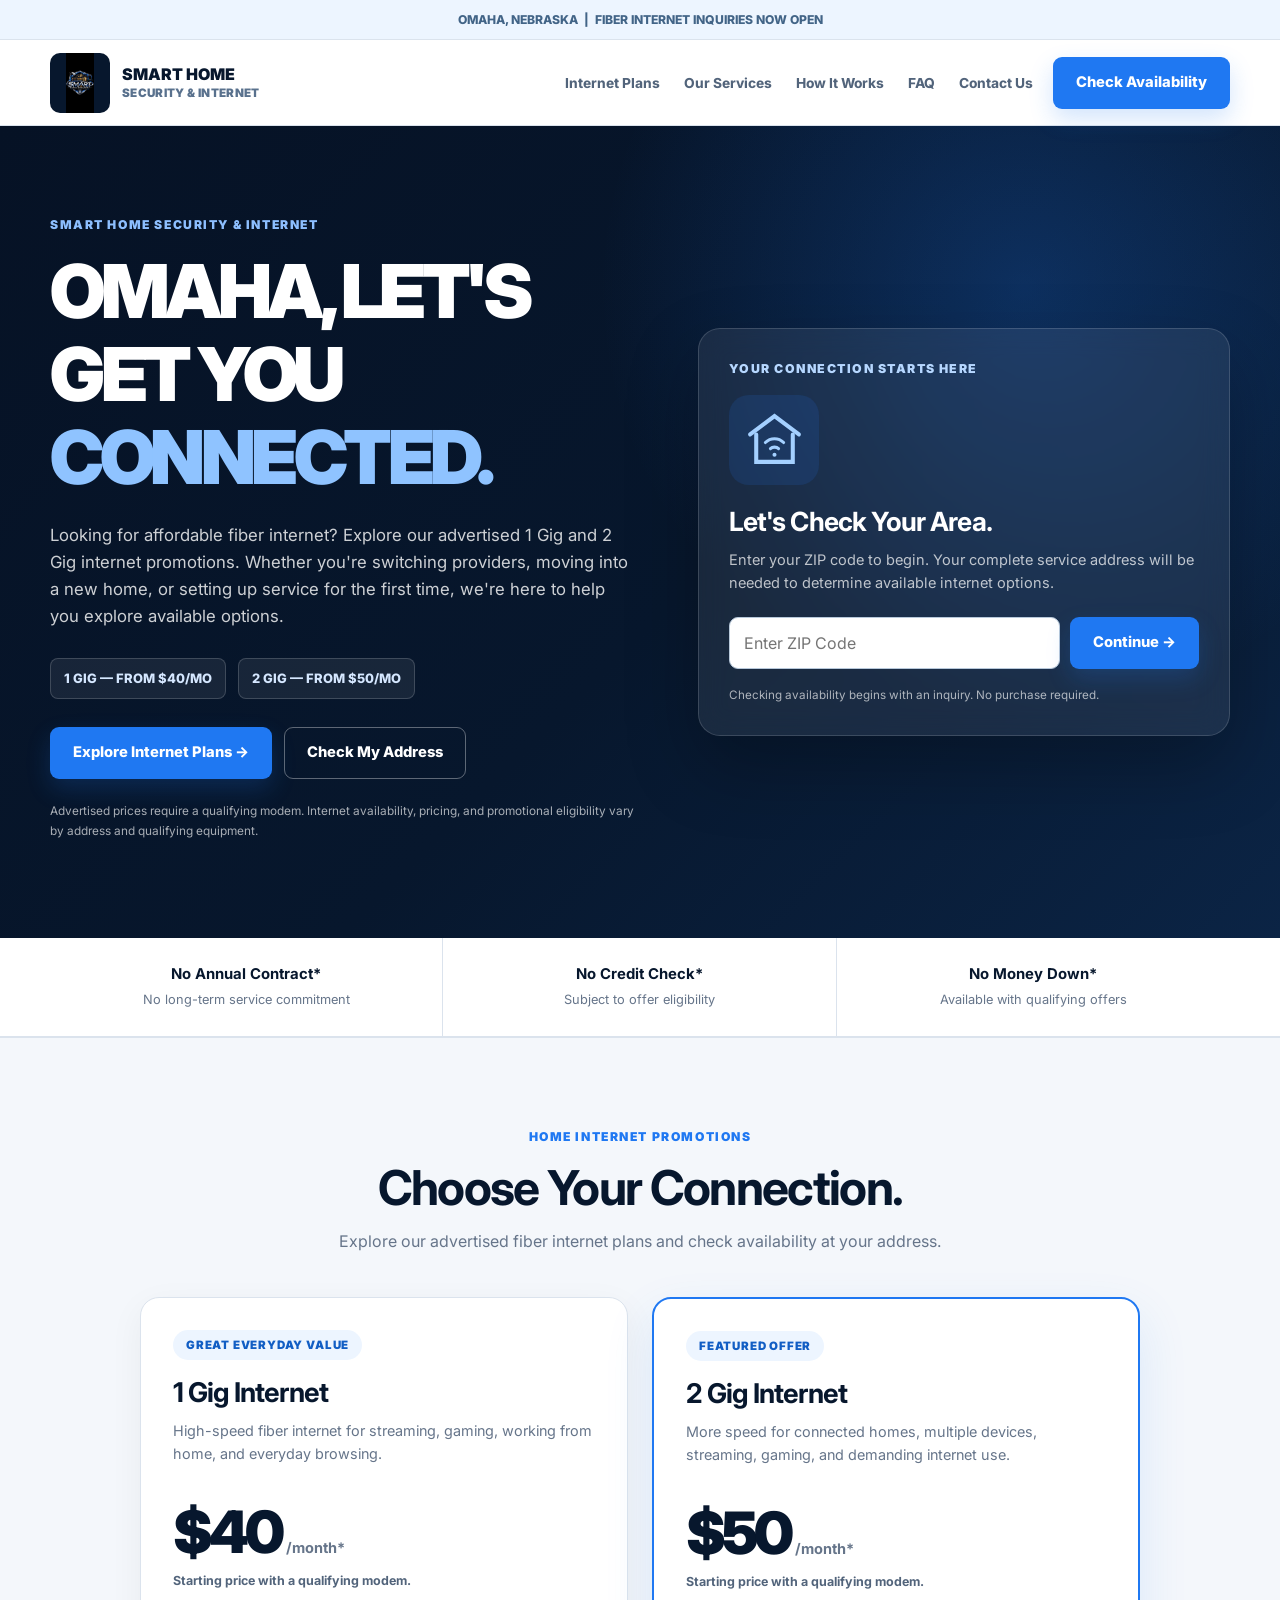
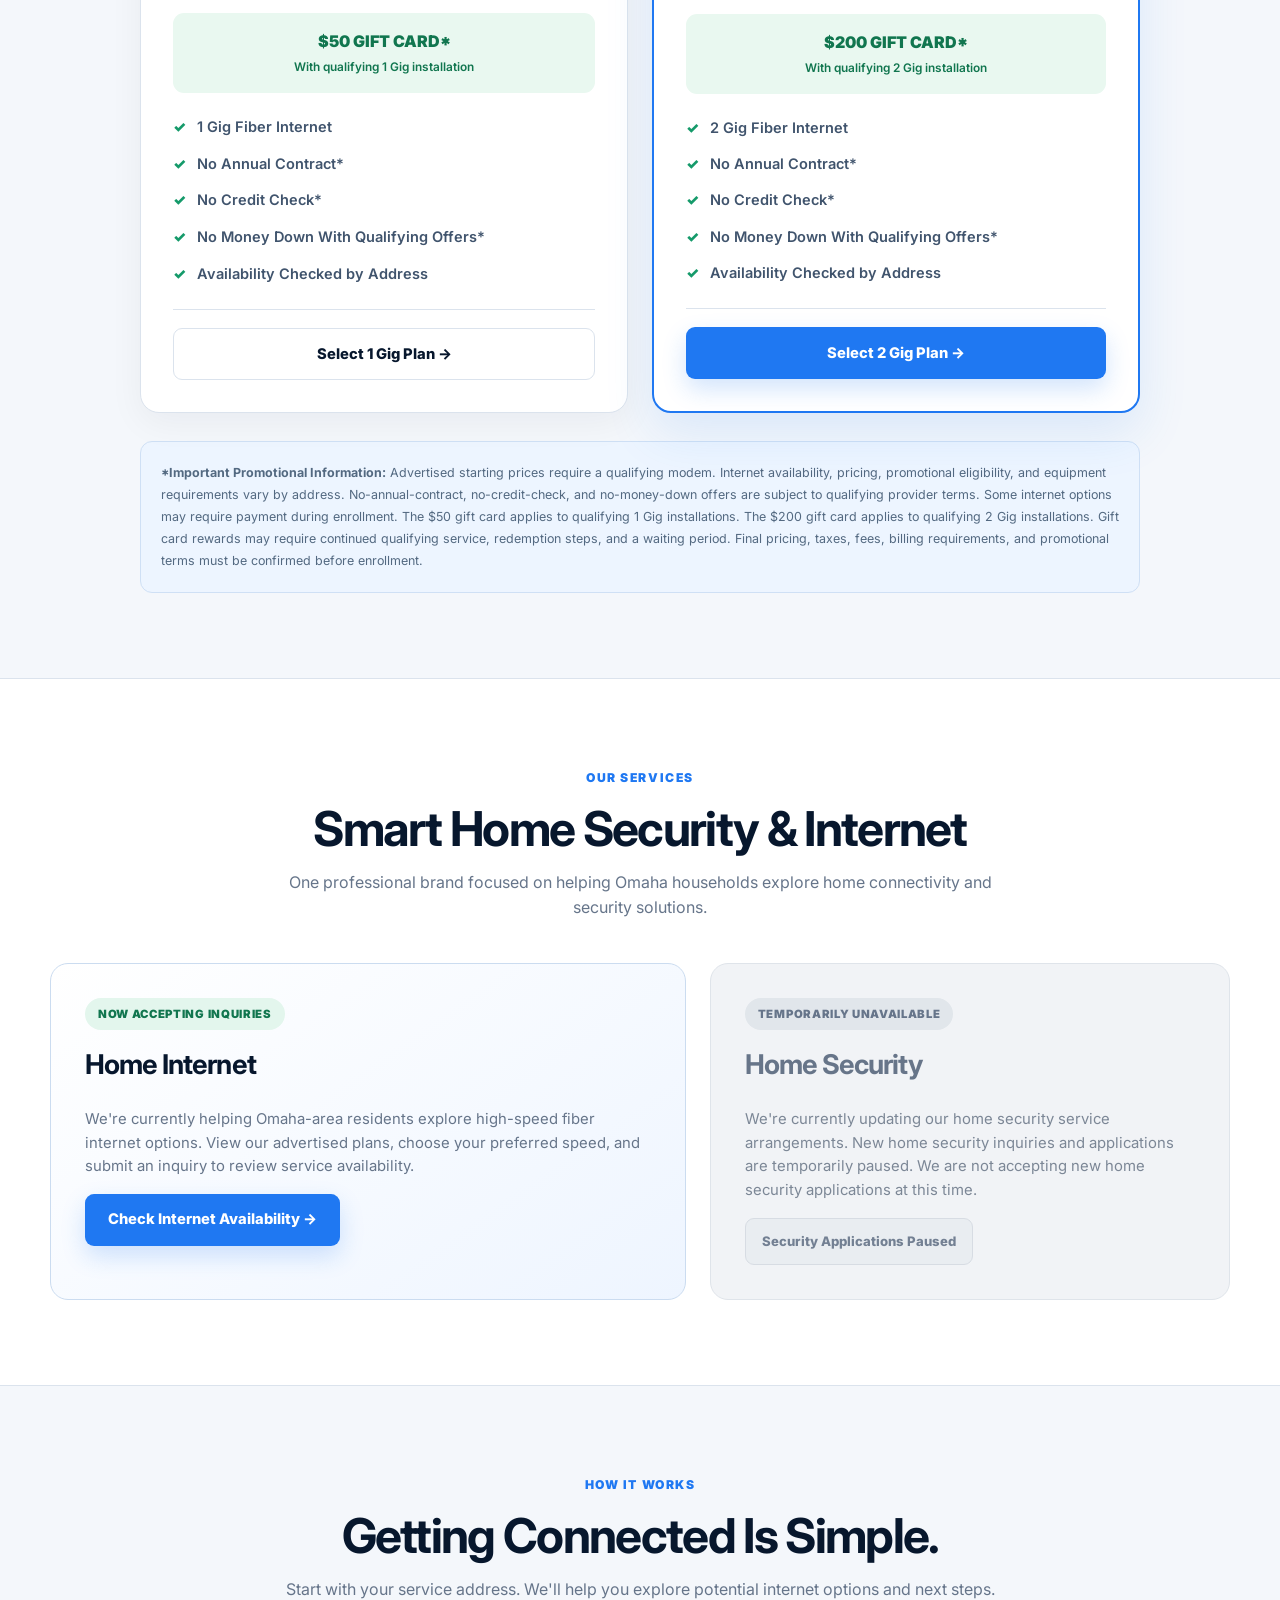
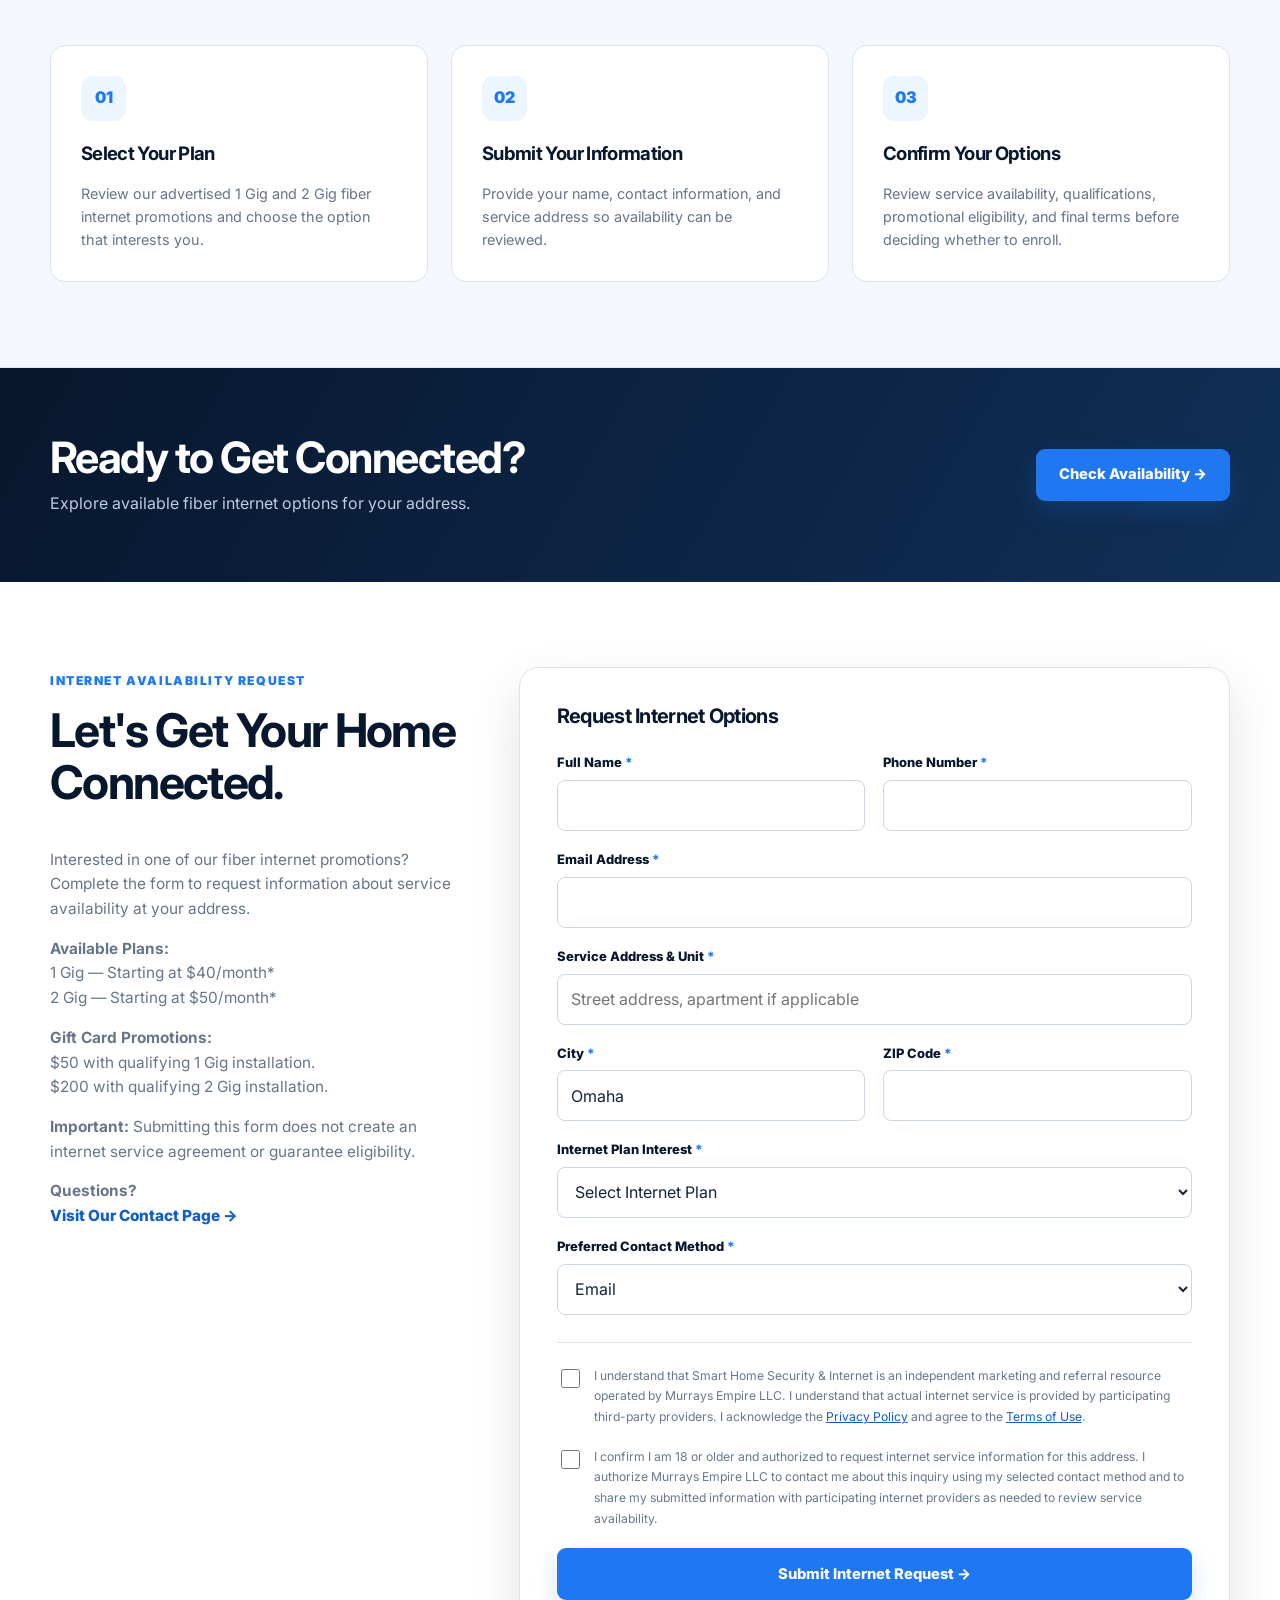
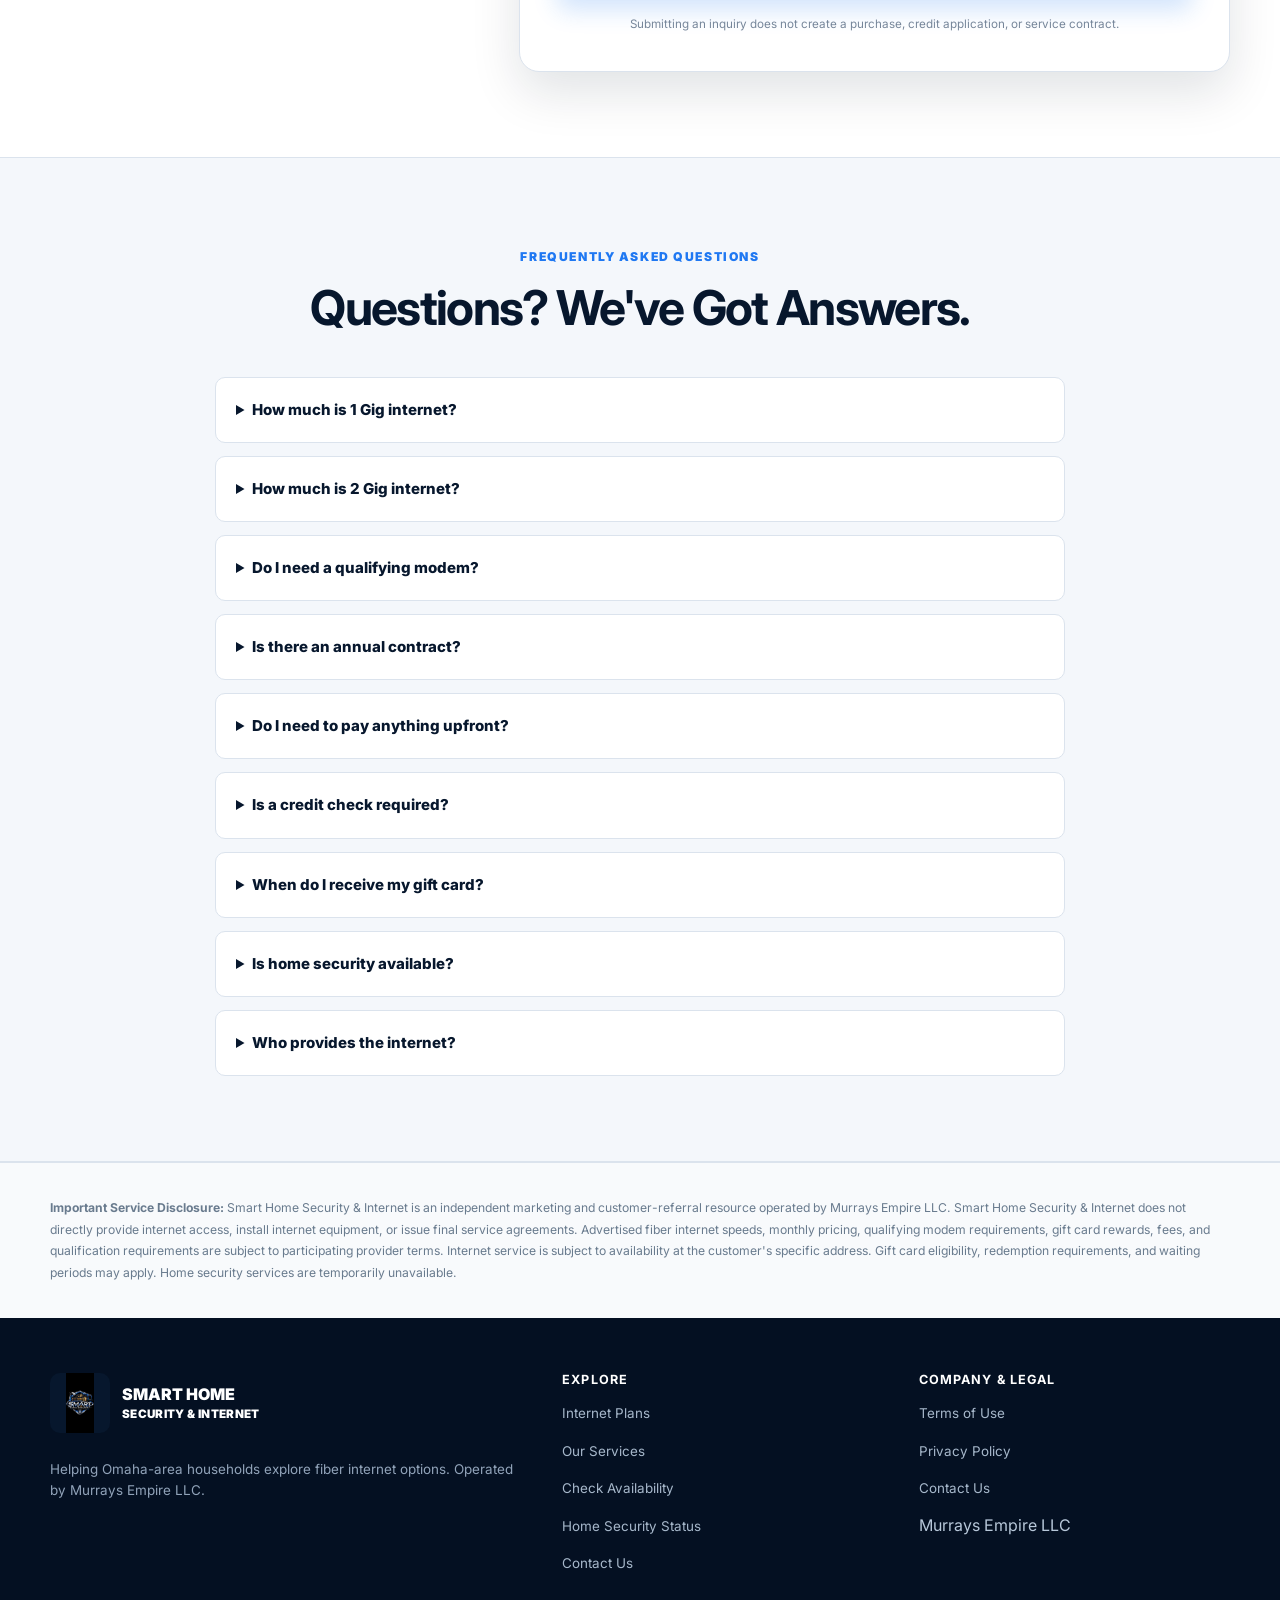
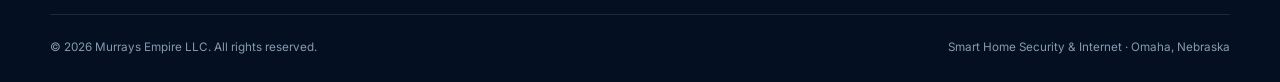
==== commit 1e9e5ae2: "Update index.html" ====
--- a/index.html
+++ b/index.html
@@ -1,89 +1,28 @@
 <!DOCTYPE html>
 <html lang="en">
-
 <head>
-
 <meta charset="UTF-8">
-
-<meta
-  name="viewport"
-  content="width=device-width, initial-scale=1"
->
-
+<meta name="viewport" content="width=device-width, initial-scale=1">
 <meta name="theme-color" content="#07172d">
-
-<meta
-  name="robots"
-  content="index,follow,max-image-preview:large"
->
-
-<title>
-Smart Home Security & Internet | Omaha Internet Plans
-</title>
-
-<meta
-  name="description"
-  content="Explore home internet options in Omaha. 1 Gig internet starting at $40/month and 2 Gig internet at $50/month, with eligible gift card promotions. Check availability today."
->
-
-<link
-  rel="canonical"
-  href="https://smarthomesecurityomaha.com/"
->
-
-<!-- SOCIAL MEDIA -->
+<meta name="robots" content="index,follow,max-image-preview:large">
+
+<title>Smart Home Security & Internet | Omaha Fiber Internet</title>
+
+<meta name="description" content="Explore fiber internet in Omaha. 1 Gig starting at $40/month with a $50 gift card and 2 Gig starting at $50/month with a $200 gift card. Check availability.">
+
+<link rel="canonical" href="https://smarthomesecurityomaha.com/">
 
 <meta property="og:type" content="website">
-
-<meta
-  property="og:site_name"
-  content="Smart Home Security & Internet"
->
-
-<meta
-  property="og:title"
-  content="Omaha Home Internet | Plans Starting at $40"
->
-
-<meta
-  property="og:description"
-  content="Explore 1 Gig and 2 Gig internet promotions in Omaha. Check availability and learn about eligible gift card offers."
->
-
-<meta
-  property="og:url"
-  content="https://smarthomesecurityomaha.com/"
->
-
-<meta
-  property="og:image"
-  content="https://smarthomesecurityomaha.com/IMG_7226.png"
->
-
-<meta
-  name="twitter:card"
-  content="summary_large_image"
->
-
-<!-- FONTS -->
-
-<link
-  rel="preconnect"
-  href="https://fonts.googleapis.com"
->
-
-<link
-  rel="preconnect"
-  href="https://fonts.gstatic.com"
-  crossorigin
->
-
-<link
-  href="https://fonts.googleapis.com/css2?family=Inter:wght@400;500;600;700;800;900&display=swap"
-  rel="stylesheet"
->
-
-<!-- STRUCTURED DATA -->
+<meta property="og:site_name" content="Smart Home Security & Internet">
+<meta property="og:title" content="Omaha Fiber Internet | Plans Starting at $40">
+<meta property="og:description" content="Explore 1 Gig and 2 Gig fiber internet promotions, with qualifying gift card offers.">
+<meta property="og:url" content="https://smarthomesecurityomaha.com/">
+<meta property="og:image" content="https://smarthomesecurityomaha.com/IMG_7226.png">
+<meta name="twitter:card" content="summary_large_image">
+
+<link rel="preconnect" href="https://fonts.googleapis.com">
+<link rel="preconnect" href="https://fonts.gstatic.com" crossorigin>
+<link href="https://fonts.googleapis.com/css2?family=Inter:wght@400;500;600;700;800;900&display=swap" rel="stylesheet">
 
 <script type="application/ld+json">
 {
@@ -110,47 +49,26 @@
 </script>
 
 <style>
-
-/* ==================================
-   GLOBAL STYLES
-================================== */
-
 :root {
   --navy: #07172d;
   --navy-light: #0b2445;
   --navy-medium: #112f57;
-
   --blue: #1f78f2;
   --blue-dark: #125ec4;
   --blue-soft: #edf5ff;
-
   --white: #ffffff;
   --off-white: #f4f7fb;
-
   --text: #14253e;
   --muted: #66758a;
   --border: #dbe3ed;
-
   --success: #159a6a;
-
-  --shadow:
-    0 20px 50px rgba(7,23,45,.12);
-
+  --shadow: 0 20px 50px rgba(7,23,45,.12);
   --radius: 16px;
-
   --container: 1180px;
-
-  --font:
-    "Inter",
-    -apple-system,
-    BlinkMacSystemFont,
-    "Segoe UI",
-    sans-serif;
-}
-
-*,
-*::before,
-*::after {
+  --font: "Inter",-apple-system,BlinkMacSystemFont,"Segoe UI",sans-serif;
+}
+
+*,*::before,*::after {
   box-sizing: border-box;
 }
 
@@ -176,9 +94,7 @@
   text-decoration: none;
 }
 
-button,
-input,
-select {
+button,input,select {
   font: inherit;
 }
 
@@ -186,22 +102,16 @@
   cursor: pointer;
 }
 
-img,
-svg {
+img,svg {
   display: block;
   max-width: 100%;
 }
 
-h1,
-h2,
-h3,
-p {
+h1,h2,h3,p {
   margin-top: 0;
 }
 
-h1,
-h2,
-h3 {
+h1,h2,h3 {
   line-height: 1.12;
   letter-spacing: -.035em;
 }
@@ -216,11 +126,7 @@
 }
 
 .container {
-  width: min(
-    calc(100% - 32px),
-    var(--container)
-  );
-
+  width: min(calc(100% - 32px),var(--container));
   margin-inline: auto;
 }
 
@@ -265,9 +171,7 @@
   text-transform: uppercase;
 }
 
-/* ==================================
-   BUTTONS
-================================== */
+/* BUTTONS */
 
 .btn {
   min-height: 52px;
@@ -275,21 +179,13 @@
   align-items: center;
   justify-content: center;
   gap: 9px;
-
   padding: 12px 22px;
-
   border: 1px solid transparent;
   border-radius: 9px;
-
   font-size: .92rem;
   font-weight: 800;
-
   text-align: center;
-
-  transition:
-    background .2s,
-    transform .2s,
-    border-color .2s;
+  transition: background .2s,transform .2s,border-color .2s;
 }
 
 .btn:hover {
@@ -299,9 +195,7 @@
 .btn-primary {
   background: var(--blue);
   color: #fff;
-
-  box-shadow:
-    0 10px 25px rgba(31,120,242,.2);
+  box-shadow: 0 10px 25px rgba(31,120,242,.2);
 }
 
 .btn-primary:hover {
@@ -330,46 +224,34 @@
   width: 100%;
 }
 
-/* ==================================
-   ANNOUNCEMENT BAR
-================================== */
+/* ANNOUNCEMENT */
 
 .announcement {
   background: #edf5ff;
   color: #426487;
-
   padding: 10px 15px;
-
   font-size: .76rem;
   font-weight: 800;
   text-align: center;
-
   border-bottom: 1px solid var(--border);
 }
 
-/* ==================================
-   HEADER
-================================== */
+/* HEADER */
 
 .header {
   position: sticky;
   top: 0;
   z-index: 1000;
-
   background: rgba(255,255,255,.97);
-
   border-bottom: 1px solid var(--border);
-
   backdrop-filter: blur(14px);
 }
 
 .nav {
   min-height: 85px;
-
   display: flex;
   align-items: center;
   justify-content: space-between;
-
   gap: 20px;
 }
 
@@ -383,22 +265,16 @@
 .brand-logo {
   width: 60px;
   height: 60px;
-
   flex: 0 0 auto;
-
   object-fit: contain;
-
   background: var(--navy);
-
   border-radius: 10px;
 }
 
 .brand-name {
   display: flex;
   flex-direction: column;
-
   color: var(--navy);
-
   line-height: 1.15;
   font-weight: 900;
   font-size: 1rem;
@@ -430,51 +306,31 @@
 
 .menu-toggle {
   display: none;
-
   width: 45px;
   height: 45px;
-
   border: 1px solid var(--border);
   border-radius: 9px;
-
   background: #f2f6fc;
-
   font-size: 1.35rem;
   margin-left: auto;
 }
 
-/* ==================================
-   HERO
-================================== */
+/* HERO */
 
 .hero {
   position: relative;
   overflow: hidden;
-
   color: #fff;
-
   background:
-    radial-gradient(
-      circle at 80% 20%,
-      rgba(31,120,242,.25),
-      transparent 35%
-    ),
-    linear-gradient(
-      135deg,
-      #061225,
-      #07172d 55%,
-      #0b2445
-    );
+    radial-gradient(circle at 80% 20%,rgba(31,120,242,.25),transparent 35%),
+    linear-gradient(135deg,#061225,#07172d 55%,#0b2445);
 }
 
 .hero-grid {
   display: grid;
-
   grid-template-columns: 1.05fr .95fr;
-
   gap: 60px;
   align-items: center;
-
   padding: 85px 0;
 }
 
@@ -484,15 +340,10 @@
 
 .hero h1 {
   max-width: 740px;
-
   color: #fff;
-
-  font-size:
-    clamp(2.8rem,5.8vw,5rem);
-
+  font-size: clamp(2.8rem,5.8vw,5rem);
   font-weight: 900;
   letter-spacing: -.06em;
-
   margin-bottom: 23px;
 }
 
@@ -502,11 +353,8 @@
 
 .hero-description {
   max-width: 630px;
-
   color: rgba(255,255,255,.8);
-
   font-size: 1.05rem;
-
   margin-bottom: 28px;
 }
 
@@ -514,22 +362,16 @@
   display: flex;
   flex-wrap: wrap;
   gap: 12px;
-
   margin-bottom: 28px;
 }
 
 .hero-offer span {
   display: inline-block;
-
   padding: 9px 13px;
-
   border: 1px solid rgba(255,255,255,.17);
   border-radius: 8px;
-
   background: rgba(255,255,255,.07);
-
   color: #d5e7ff;
-
   font-size: .81rem;
   font-weight: 800;
 }
@@ -542,70 +384,48 @@
 
 .hero-note {
   margin-top: 22px;
-
-  color: rgba(255,255,255,.58);
-
+  color: rgba(255,255,255,.65);
   font-size: .74rem;
   line-height: 1.7;
 }
 
-/* ==================================
-   HERO CARD
-================================== */
-
 .hero-card {
   padding: 30px;
-
   border: 1px solid rgba(255,255,255,.15);
   border-radius: 22px;
-
   background: rgba(255,255,255,.075);
-
-  box-shadow:
-    0 30px 70px rgba(0,0,0,.25);
-
+  box-shadow: 0 30px 70px rgba(0,0,0,.25);
   backdrop-filter: blur(14px);
 }
 
 .hero-card-heading {
   color: #b6d7ff;
-
   font-size: .77rem;
   font-weight: 900;
   letter-spacing: .12em;
-
   margin-bottom: 16px;
 }
 
 .hero-card h2 {
   color: #fff;
-
   font-size: 1.65rem;
-
   margin-bottom: 12px;
 }
 
 .hero-card p {
   color: rgba(255,255,255,.72);
-
   font-size: .91rem;
-
   margin-bottom: 22px;
 }
 
 .hero-icon {
   width: 90px;
   height: 90px;
-
   display: grid;
   place-items: center;
-
   margin-bottom: 22px;
-
   border-radius: 20px;
-
   background: rgba(31,120,242,.13);
-
   color: #a4d0ff;
 }
 
@@ -616,42 +436,30 @@
 
 .zip-form {
   display: grid;
-
   grid-template-columns: 1fr auto;
-
   gap: 10px;
 }
 
 .zip-form input {
   width: 100%;
   min-width: 0;
-
   height: 52px;
-
   padding: 12px 14px;
-
   border: 1px solid #b7c8da;
   border-radius: 9px;
-
   background: #fff;
   color: var(--text);
-
   font-size: 16px;
 }
 
 .hero-card small {
   display: block;
-
-  color: rgba(255,255,255,.54);
-
+  color: rgba(255,255,255,.65);
   font-size: .73rem;
-
   margin-top: 17px;
 }
 
-/* ==================================
-   BENEFITS BAR
-================================== */
+/* BENEFITS */
 
 .benefits {
   border-bottom: 1px solid var(--border);
@@ -660,16 +468,12 @@
 
 .benefit-grid {
   display: grid;
-
-  grid-template-columns:
-    repeat(3,1fr);
+  grid-template-columns: repeat(3,1fr);
 }
 
 .benefit {
   padding: 25px 18px;
-
   text-align: center;
-
   border-right: 1px solid var(--border);
 }
 
@@ -679,222 +483,163 @@
 
 .benefit strong {
   display: block;
-
   color: var(--navy);
-
   font-size: .93rem;
 }
 
 .benefit span {
   display: block;
-
   color: var(--muted);
-
   font-size: .8rem;
-
   margin-top: 4px;
 }
 
-/* ==================================
-   INTERNET PRICING
-================================== */
+/* PRICING */
 
 .pricing-grid {
   display: grid;
-
   grid-template-columns: repeat(2,1fr);
-
   gap: 24px;
-
   max-width: 1000px;
-
   margin: 0 auto;
 }
 
 .plan-card {
   position: relative;
-
   display: flex;
   flex-direction: column;
-
   min-width: 0;
-
   padding: 32px;
-
   border: 1px solid var(--border);
   border-radius: 19px;
-
   background: #fff;
-
-  box-shadow:
-    0 10px 35px rgba(7,23,45,.05);
+  box-shadow: 0 10px 35px rgba(7,23,45,.05);
 }
 
 .plan-card.featured {
   border: 2px solid var(--blue);
-
-  box-shadow:
-    0 20px 50px rgba(31,120,242,.12);
+  box-shadow: 0 20px 50px rgba(31,120,242,.12);
 }
 
 .plan-badge {
   display: inline-block;
   align-self: flex-start;
-
   padding: 6px 13px;
-
   border-radius: 30px;
-
   background: var(--blue-soft);
   color: var(--blue-dark);
-
   font-size: .72rem;
   font-weight: 900;
-
   letter-spacing: .07em;
   text-transform: uppercase;
-
   margin-bottom: 18px;
 }
 
 .plan-card h3 {
   color: var(--navy);
-
   font-size: 1.7rem;
-
   margin-bottom: 10px;
 }
 
 .plan-description {
   font-size: .9rem;
-
   min-height: 55px;
 }
 
 .plan-price {
   display: flex;
   align-items: baseline;
-
   gap: 5px;
-
   color: var(--navy);
-
-  margin: 15px 0 22px;
+  margin: 15px 0 10px;
 }
 
 .plan-price strong {
   font-size: 3.65rem;
-
   line-height: 1;
   letter-spacing: -.07em;
-
   font-weight: 900;
 }
 
 .plan-price span {
   color: var(--muted);
-
   font-size: .91rem;
   font-weight: 700;
 }
 
+.modem-note {
+  color: #52647b;
+  font-size: .78rem;
+  font-weight: 700;
+  margin-bottom: 22px;
+}
+
 .gift-card {
   padding: 16px;
-
   border-radius: 11px;
-
   background: #e9f8f0;
-
   color: #11764f;
-
   font-size: 1rem;
   font-weight: 900;
-
   text-align: center;
 }
 
 .gift-card small {
   display: block;
-
   font-size: .74rem;
   font-weight: 600;
-
   margin-top: 3px;
 }
 
 .plan-features {
   flex: 1;
-
   display: grid;
   gap: 13px;
-
   list-style: none;
-
   padding: 23px 0;
   margin: 0 0 18px;
-
   border-bottom: 1px solid var(--border);
 }
 
 .plan-features li {
   display: flex;
   align-items: flex-start;
-
   gap: 11px;
-
   color: #40546d;
-
   font-size: .91rem;
   font-weight: 600;
 }
 
 .check-icon {
   color: var(--success);
-
   font-weight: 900;
 }
 
 .pricing-note {
   max-width: 1000px;
-
   padding: 20px;
   margin: 28px auto 0;
-
   border: 1px solid #cfe0f5;
   border-radius: 12px;
-
   background: #edf5ff;
-
   color: #536981;
-
   font-size: .78rem;
   line-height: 1.75;
 }
 
-/* ==================================
-   SERVICES
-================================== */
+/* SERVICES */
 
 .services-grid {
   display: grid;
-
   grid-template-columns: 1.1fr .9fr;
-
   gap: 24px;
 }
 
 .service-card {
   padding: 34px;
-
   border: 1px solid #cbdcf0;
   border-radius: 18px;
-
-  background:
-    linear-gradient(
-      145deg,
-      #fff,
-      #eef5ff
-    );
+  background: linear-gradient(145deg,#fff,#eef5ff);
 }
 
 .service-card h3 {
@@ -908,27 +653,19 @@
 
 .service-status {
   display: inline-block;
-
   padding: 7px 13px;
   margin-bottom: 20px;
-
   border-radius: 30px;
-
   background: #e3f6ed;
   color: #11764f;
-
   font-size: .71rem;
   font-weight: 900;
-
   text-transform: uppercase;
   letter-spacing: .06em;
 }
 
-/* SECURITY UNAVAILABLE */
-
 .service-card.unavailable {
   background: #f1f3f6;
-
   border-color: #dfe4ea;
 }
 
@@ -947,56 +684,39 @@
 
 .unavailable-label {
   display: inline-block;
-
   padding: 12px 16px;
-
   border: 1px solid #d7dce3;
   border-radius: 9px;
-
   background: #e9edf1;
-
   color: #738093;
-
   font-size: .82rem;
   font-weight: 800;
 }
 
-/* ==================================
-   HOW IT WORKS
-================================== */
+/* HOW IT WORKS */
 
 .steps-grid {
   display: grid;
-
-  grid-template-columns:
-    repeat(3,1fr);
-
+  grid-template-columns: repeat(3,1fr);
   gap: 23px;
 }
 
 .step-card {
   padding: 30px;
-
   border: 1px solid var(--border);
   border-radius: 15px;
-
   background: #fff;
 }
 
 .step-number {
   width: 45px;
   height: 45px;
-
   display: grid;
   place-items: center;
-
   margin-bottom: 22px;
-
   border-radius: 11px;
-
   background: var(--blue-soft);
   color: var(--blue);
-
   font-weight: 900;
 }
 
@@ -1010,20 +730,11 @@
   margin-bottom: 0;
 }
 
-/* ==================================
-   CTA BAND
-================================== */
+/* CTA */
 
 .cta-band {
   padding: 65px 0;
-
-  background:
-    linear-gradient(
-      120deg,
-      var(--navy),
-      var(--navy-medium)
-    );
-
+  background: linear-gradient(120deg,var(--navy),var(--navy-medium));
   color: #fff;
 }
 
@@ -1031,45 +742,32 @@
   display: flex;
   align-items: center;
   justify-content: space-between;
-
   gap: 30px;
 }
 
 .cta-band h2 {
   color: #fff;
-
-  font-size:
-    clamp(1.9rem,3.5vw,2.7rem);
-
+  font-size: clamp(1.9rem,3.5vw,2.7rem);
   margin-bottom: 10px;
 }
 
 .cta-band p {
   color: #bdccdf;
-
   margin-bottom: 0;
 }
 
-/* ==================================
-   APPLICATION FORM
-================================== */
+/* FORM */
 
 .form-layout {
   display: grid;
-
-  grid-template-columns:
-    .75fr 1.25fr;
-
+  grid-template-columns: .75fr 1.25fr;
   gap: 42px;
-
   align-items: start;
 }
 
 .form-intro h2 {
   color: var(--navy);
-
-  font-size:
-    clamp(2rem,4vw,2.9rem);
+  font-size: clamp(2rem,4vw,2.9rem);
 }
 
 .form-intro p {
@@ -1083,38 +781,28 @@
 
 .form-card {
   padding: 37px;
-
   border: 1px solid var(--border);
   border-radius: 20px;
-
   background: #fff;
-
   box-shadow: var(--shadow);
 }
 
 .form-card h3 {
   color: var(--navy);
-
   font-size: 1.25rem;
-
   margin-bottom: 25px;
 }
 
 .form-grid {
   display: grid;
-
-  grid-template-columns:
-    1fr 1fr;
-
+  grid-template-columns: 1fr 1fr;
   gap: 18px;
 }
 
 .field {
   display: flex;
   flex-direction: column;
-
   gap: 7px;
-
   min-width: 0;
 }
 
@@ -1124,7 +812,6 @@
 
 .field label {
   color: var(--navy);
-
   font-size: .81rem;
   font-weight: 800;
 }
@@ -1136,57 +823,43 @@
 .input {
   width: 100%;
   height: 51px;
-
   padding: 12px 13px;
-
   border: 1px solid #cbd7e4;
   border-radius: 8px;
-
   background: #fff;
   color: var(--text);
-
   font-size: 16px;
 }
 
 .input:focus {
   outline: none;
-
   border-color: var(--blue);
-
-  box-shadow:
-    0 0 0 3px rgba(31,120,242,.12);
+  box-shadow: 0 0 0 3px rgba(31,120,242,.12);
 }
 
 .consent-section {
   margin-top: 27px;
   padding-top: 23px;
-
   border-top: 1px solid var(--border);
 }
 
 .consent-row {
   display: flex;
   align-items: flex-start;
-
   gap: 11px;
-
   margin-bottom: 19px;
 }
 
 .consent-row input {
   width: 19px;
   height: 19px;
-
   flex: 0 0 auto;
-
   margin-top: 3px;
-
   accent-color: var(--blue);
 }
 
 .consent-row label {
   color: #68788d;
-
   font-size: .76rem;
   line-height: 1.7;
 }
@@ -1198,20 +871,15 @@
 
 .form-note {
   margin: 15px 0 0;
-
   color: #76869a;
-
   font-size: .73rem;
   text-align: center;
 }
 
 .form-message {
   padding: 16px;
-
   border-radius: 9px;
-
   margin-bottom: 22px;
-
   font-size: .88rem;
   font-weight: 700;
 }
@@ -1232,87 +900,62 @@
   opacity: 0;
 }
 
-/* ==================================
-   FAQ
-================================== */
+/* FAQ */
 
 .faq-list {
   max-width: 850px;
-
   display: grid;
   gap: 13px;
-
   margin: 0 auto;
 }
 
 .faq-list details {
   border: 1px solid var(--border);
   border-radius: 10px;
-
   background: #fff;
 }
 
 .faq-list summary {
   padding: 20px;
-
   color: var(--navy);
-
   font-size: .94rem;
   font-weight: 800;
-
   cursor: pointer;
 }
 
 .faq-list details p {
   padding: 0 20px 20px;
-
   margin-bottom: 0;
-
   font-size: .88rem;
 }
 
-/* ==================================
-   DISCLOSURE
-================================== */
+/* DISCLOSURE */
 
 .disclosure {
   padding: 34px 0;
-
   border-top: 1px solid var(--border);
-
   background: #f8fafc;
 }
 
 .disclosure p {
   color: #697b8e;
-
   font-size: .76rem;
-
   line-height: 1.8;
-
   margin-bottom: 0;
 }
 
-/* ==================================
-   FOOTER
-================================== */
+/* FOOTER */
 
 .footer {
   padding: 55px 0 25px;
-
   background: #041022;
-
   color: #b8c8da;
 }
 
 .footer-grid {
   display: grid;
-
-  grid-template-columns:
-    1.5fr 1fr 1fr;
-
+  grid-template-columns: 1.5fr 1fr 1fr;
   gap: 45px;
-
   padding-bottom: 38px;
 }
 
@@ -1323,50 +966,37 @@
 
 .footer-description {
   margin-top: 18px;
-
   color: #91a3b9;
-
   font-size: .84rem;
 }
 
 .footer h3 {
   color: #fff;
-
   font-size: .79rem;
   text-transform: uppercase;
-
   letter-spacing: .09em;
 }
 
 .footer ul {
   display: grid;
   gap: 12px;
-
   padding: 0;
   margin: 0;
-
   list-style: none;
 }
 
 .footer li a {
   color: #a7b8cb;
-
   font-size: .84rem;
 }
 
 .footer-bottom {
   display: flex;
   justify-content: space-between;
-
   gap: 18px;
-
   padding-top: 23px;
-
-  border-top:
-    1px solid rgba(255,255,255,.1);
-
+  border-top: 1px solid rgba(255,255,255,.1);
   color: #879ab0;
-
   font-size: .73rem;
 }
 
@@ -1374,12 +1004,9 @@
   display: none;
 }
 
-/* ==================================
-   RESPONSIVE
-================================== */
-
-@media (max-width: 980px) {
-
+/* RESPONSIVE */
+
+@media(max-width:980px) {
   .hero-grid {
     grid-template-columns: 1fr;
     gap: 35px;
@@ -1398,11 +1025,9 @@
   .steps-grid {
     grid-template-columns: 1fr;
   }
-
-}
-
-@media (max-width: 820px) {
-
+}
+
+@media(max-width:820px) {
   .desktop-cta {
     display: none;
   }
@@ -1413,27 +1038,17 @@
 
   .nav-links {
     display: none;
-
     position: absolute;
-
     top: 85px;
     left: 0;
     right: 0;
-
     flex-direction: column;
     align-items: stretch;
-
     gap: 0;
-
     padding: 15px 18px;
-
     background: #fff;
-
-    border-bottom:
-      1px solid var(--border);
-
-    box-shadow:
-      0 20px 30px rgba(7,23,45,.1);
+    border-bottom: 1px solid var(--border);
+    box-shadow: 0 20px 30px rgba(7,23,45,.1);
   }
 
   .nav-links.active {
@@ -1456,16 +1071,11 @@
   .footer-grid > div:first-child {
     grid-column: 1 / -1;
   }
-
-}
-
-@media (max-width: 620px) {
-
+}
+
+@media(max-width:620px) {
   .container {
-    width: min(
-      calc(100% - 26px),
-      var(--container)
-    );
+    width: min(calc(100% - 26px),var(--container));
   }
 
   .section {
@@ -1498,8 +1108,7 @@
   }
 
   .hero h1 {
-    font-size:
-      clamp(2.6rem,12vw,3.7rem);
+    font-size: clamp(2.6rem,12vw,3.7rem);
   }
 
   .hero-actions {
@@ -1524,9 +1133,7 @@
 
   .benefit {
     border-right: 0;
-
-    border-bottom:
-      1px solid var(--border);
+    border-bottom: 1px solid var(--border);
   }
 
   .plan-card {
@@ -1564,31 +1171,24 @@
 
   .mobile-cta {
     position: fixed;
-
     left: 12px;
     right: 12px;
     bottom: 12px;
-
     z-index: 900;
-
     display: block;
   }
 
   .mobile-cta .btn {
     width: 100%;
-
-    box-shadow:
-      0 12px 30px rgba(7,23,45,.3);
+    box-shadow: 0 12px 30px rgba(7,23,45,.3);
   }
 
   body {
     padding-bottom: 75px;
   }
-
-}
-
-@media (prefers-reduced-motion: reduce) {
-
+}
+
+@media(prefers-reduced-motion:reduce) {
   html {
     scroll-behavior: auto;
   }
@@ -1597,83 +1197,37 @@
     transition: none !important;
     animation: none !important;
   }
-
-}
-
+}
 </style>
-
 </head>
 
 <body>
 
-<!-- ==================================
-     ANNOUNCEMENT
-================================== -->
-
 <div class="announcement">
-
-  OMAHA, NEBRASKA
-  &nbsp;|&nbsp;
-  HOME INTERNET INQUIRIES NOW OPEN
-
+  OMAHA, NEBRASKA &nbsp;|&nbsp; FIBER INTERNET INQUIRIES NOW OPEN
 </div>
 
-<!-- ==================================
-     HEADER
-================================== -->
-
 <header class="header">
-
   <div class="container nav">
 
     <a class="brand" href="/">
-
-      <img
-        class="brand-logo"
-        src="/IMG_7226.png"
-        alt="Smart Home Security official logo"
-      >
+      <img class="brand-logo" src="/IMG_7226.png" alt="Smart Home Security official logo">
 
       <span class="brand-name">
-
         SMART HOME
-
-        <small>
-          SECURITY &amp; INTERNET
-        </small>
-
+        <small>SECURITY &amp; INTERNET</small>
       </span>
-
     </a>
 
-    <nav
-      class="nav-links"
-      id="site-nav"
-      aria-label="Main Navigation"
-    >
-
-      <a href="#plans">
-        Internet Plans
-      </a>
-
-      <a href="#services">
-        Our Services
-      </a>
-
-      <a href="#how-it-works">
-        How It Works
-      </a>
-
-      <a href="#faq">
-        FAQ
-      </a>
-
+    <nav class="nav-links" id="site-nav" aria-label="Main Navigation">
+      <a href="#plans">Internet Plans</a>
+      <a href="#services">Our Services</a>
+      <a href="#how-it-works">How It Works</a>
+      <a href="#faq">FAQ</a>
+      <a href="/contact.html">Contact Us</a>
     </nav>
 
-    <a
-      class="btn btn-primary desktop-cta"
-      href="#availability"
-    >
+    <a class="btn btn-primary desktop-cta" href="#availability">
       Check Availability
     </a>
 
@@ -1684,169 +1238,83 @@
       aria-controls="site-nav"
       aria-expanded="false"
       aria-label="Open navigation"
-    >
-      ☰
-    </button>
+    >☰</button>
 
   </div>
-
 </header>
 
 <main>
 
-<!-- ==================================
-     HERO
-================================== -->
-
 <section class="hero">
-
   <div class="container hero-grid">
 
     <div>
-
       <div class="eyebrow">
         SMART HOME SECURITY &amp; INTERNET
       </div>
 
       <h1>
-
         OMAHA, LET'S<br>
-
         GET YOU<br>
-
         <span>CONNECTED.</span>
-
       </h1>
 
       <p class="hero-description">
-
-        Looking for affordable home internet?
-
-        Explore our advertised 1 Gig and
-        2 Gig internet promotions.
-
-        Whether you're switching providers,
-        moving into a new home, or setting
-        up service for the first time,
-        we're here to help you explore
-        available options.
-
+        Looking for affordable fiber internet?
+
+        Explore our advertised 1 Gig and 2 Gig internet promotions.
+
+        Whether you're switching providers, moving into a new home,
+        or setting up service for the first time, we're here to help
+        you explore available options.
       </p>
 
       <div class="hero-offer">
-
-        <span>
-          1 GIG — $40/MO
-        </span>
-
-        <span>
-          2 GIG — $50/MO
-        </span>
-
+        <span>1 GIG — FROM $40/MO</span>
+        <span>2 GIG — FROM $50/MO</span>
       </div>
 
       <div class="hero-actions">
-
-        <a
-          class="btn btn-primary"
-          href="#plans"
-        >
+        <a class="btn btn-primary" href="#plans">
           Explore Internet Plans →
         </a>
 
-        <a
-          class="btn btn-outline"
-          href="#availability"
-        >
+        <a class="btn btn-outline" href="#availability">
           Check My Address
         </a>
-
       </div>
 
       <p class="hero-note">
-
-        Promotional pricing and eligibility
-        are subject to service availability
-        and participating provider terms.
-
+        Advertised prices require a qualifying modem.
+        Internet availability, pricing, and promotional eligibility
+        vary by address and qualifying equipment.
       </p>
-
     </div>
 
-    <!-- HERO AVAILABILITY CARD -->
-
     <div class="hero-card">
-
       <div class="hero-card-heading">
         YOUR CONNECTION STARTS HERE
       </div>
 
       <div class="hero-icon">
-
-        <svg
-          viewBox="0 0 64 64"
-          fill="none"
-          xmlns="http://www.w3.org/2000/svg"
-        >
-
-          <path
-            d="M8 27L32 9L56 27"
-            stroke="currentColor"
-            stroke-width="4"
-            stroke-linecap="round"
-          />
-
-          <path
-            d="M14 27V54H50V27"
-            stroke="currentColor"
-            stroke-width="4"
-            stroke-linecap="round"
-          />
-
-          <path
-            d="M23 35C28 30 36 30 41 35"
-            stroke="currentColor"
-            stroke-width="3"
-            stroke-linecap="round"
-          />
-
-          <path
-            d="M28 41C30 39 34 39 36 41"
-            stroke="currentColor"
-            stroke-width="3"
-            stroke-linecap="round"
-          />
-
-          <circle
-            cx="32"
-            cy="47"
-            r="2"
-            fill="currentColor"
-          />
-
+        <svg viewBox="0 0 64 64" fill="none" xmlns="http://www.w3.org/2000/svg">
+          <path d="M8 27L32 9L56 27" stroke="currentColor" stroke-width="4" stroke-linecap="round"/>
+          <path d="M14 27V54H50V27" stroke="currentColor" stroke-width="4" stroke-linecap="round"/>
+          <path d="M23 35C28 30 36 30 41 35" stroke="currentColor" stroke-width="3" stroke-linecap="round"/>
+          <path d="M28 41C30 39 34 39 36 41" stroke="currentColor" stroke-width="3" stroke-linecap="round"/>
+          <circle cx="32" cy="47" r="2" fill="currentColor"/>
         </svg>
-
       </div>
 
-      <h2>
-        Let's Check Your Area.
-      </h2>
+      <h2>Let's Check Your Area.</h2>
 
       <p>
-
         Enter your ZIP code to begin.
-
-        Your complete service address
-        will be needed to determine
-        available internet options.
-
+        Your complete service address will be needed
+        to determine available internet options.
       </p>
 
-      <form
-        class="zip-form"
-        id="zip-form"
-      >
-
+      <form class="zip-form" id="zip-form">
         <input
           id="hero-zip"
           type="text"
@@ -1859,183 +1327,87 @@
           required
         >
 
-        <button
-          class="btn btn-primary"
-          type="submit"
-        >
+        <button class="btn btn-primary" type="submit">
           Continue →
         </button>
-
       </form>
 
       <small>
-
-        Checking availability begins with
-        an inquiry. No purchase required.
-
+        Checking availability begins with an inquiry.
+        No purchase required.
       </small>
-
     </div>
 
   </div>
-
 </section>
 
-<!-- ==================================
-     BENEFITS
-================================== -->
-
 <section class="benefits">
-
   <div class="container benefit-grid">
 
     <div class="benefit">
-
-      <strong>
-        24-Month Price Lock*
-      </strong>
-
-      <span>
-        Promotional pricing on both plans
-      </span>
-
+      <strong>No Annual Contract*</strong>
+      <span>No long-term service commitment</span>
     </div>
 
     <div class="benefit">
-
-      <strong>
-        No Contract*
-      </strong>
-
-      <span>
-        No long-term service commitment
-      </span>
-
+      <strong>No Credit Check*</strong>
+      <span>Subject to offer eligibility</span>
     </div>
 
     <div class="benefit">
-
-      <strong>
-        No Startup Fee or Credit Check*
-      </strong>
-
-      <span>
-        Subject to offer eligibility
-      </span>
-
+      <strong>No Money Down*</strong>
+      <span>Available with qualifying offers</span>
     </div>
 
   </div>
-
 </section>
 
-<!-- ==================================
-     INTERNET PLANS
-================================== -->
-
-<section
-  class="section section-soft"
-  id="plans"
->
-
+<section class="section section-soft" id="plans">
   <div class="container">
 
     <div class="section-heading">
-
-      <div class="eyebrow">
-        HOME INTERNET PROMOTIONS
-      </div>
-
-      <h2>
-        Choose Your Connection.
-      </h2>
+      <div class="eyebrow">HOME INTERNET PROMOTIONS</div>
+
+      <h2>Choose Your Connection.</h2>
 
       <p>
-
-        Two high-speed internet options
-        designed to help keep your home
-        connected.
-
-        Explore the advertised plans below
+        Explore our advertised fiber internet plans
         and check availability at your address.
-
       </p>
-
     </div>
 
     <div class="pricing-grid">
 
-      <!-- ==================================
-           1 GIG PLAN
-      ================================== -->
-
       <article class="plan-card">
-
-        <span class="plan-badge">
-          GREAT EVERYDAY VALUE
-        </span>
-
-        <h3>
-          1 Gig Internet
-        </h3>
+        <span class="plan-badge">GREAT EVERYDAY VALUE</span>
+
+        <h3>1 Gig Internet</h3>
 
         <p class="plan-description">
-
-          High-speed home internet for
-          streaming, gaming, working
-          from home, and everyday browsing.
-
+          High-speed fiber internet for streaming,
+          gaming, working from home, and everyday browsing.
         </p>
 
         <div class="plan-price">
-
-          <strong>
-            $40
-          </strong>
-
-          <span>
-            /month*
-          </span>
-
+          <strong>$40</strong>
+          <span>/month*</span>
         </div>
 
+        <p class="modem-note">
+          Starting price with a qualifying modem.
+        </p>
+
         <div class="gift-card">
-
           $50 GIFT CARD*
-
-          <small>
-            With qualifying service
-          </small>
-
+          <small>With qualifying 1 Gig installation</small>
         </div>
 
         <ul class="plan-features">
-
-          <li>
-            <span class="check-icon">✓</span>
-            1 Gig Internet Speed
-          </li>
-
-          <li>
-            <span class="check-icon">✓</span>
-            24-Month Promotional Price Lock*
-          </li>
-
-          <li>
-            <span class="check-icon">✓</span>
-            No Contract*
-          </li>
-
-          <li>
-            <span class="check-icon">✓</span>
-            No Startup Fee*
-          </li>
-
-          <li>
-            <span class="check-icon">✓</span>
-            No Credit Check*
-          </li>
-
+          <li><span class="check-icon">✓</span>1 Gig Fiber Internet</li>
+          <li><span class="check-icon">✓</span>No Annual Contract*</li>
+          <li><span class="check-icon">✓</span>No Credit Check*</li>
+          <li><span class="check-icon">✓</span>No Money Down With Qualifying Offers*</li>
+          <li><span class="check-icon">✓</span>Availability Checked by Address</li>
         </ul>
 
         <button
@@ -2043,84 +1415,40 @@
           class="btn btn-secondary btn-full plan-select"
           data-plan="1 Gig Internet — $40/month — $50 Gift Card"
         >
-
           Select 1 Gig Plan →
-
         </button>
-
       </article>
 
-      <!-- ==================================
-           2 GIG PLAN
-      ================================== -->
-
       <article class="plan-card featured">
-
-        <span class="plan-badge">
-          FEATURED OFFER
-        </span>
-
-        <h3>
-          2 Gig Internet
-        </h3>
+        <span class="plan-badge">FEATURED OFFER</span>
+
+        <h3>2 Gig Internet</h3>
 
         <p class="plan-description">
-
-          More speed for connected homes,
-          multiple devices, streaming,
-          gaming, and demanding internet use.
-
+          More speed for connected homes, multiple devices,
+          streaming, gaming, and demanding internet use.
         </p>
 
         <div class="plan-price">
-
-          <strong>
-            $50
-          </strong>
-
-          <span>
-            /month*
-          </span>
-
+          <strong>$50</strong>
+          <span>/month*</span>
         </div>
 
+        <p class="modem-note">
+          Starting price with a qualifying modem.
+        </p>
+
         <div class="gift-card">
-
           $200 GIFT CARD*
-
-          <small>
-            With qualifying service
-          </small>
-
+          <small>With qualifying 2 Gig installation</small>
         </div>
 
         <ul class="plan-features">
-
-          <li>
-            <span class="check-icon">✓</span>
-            2 Gig Internet Speed
-          </li>
-
-          <li>
-            <span class="check-icon">✓</span>
-            24-Month Promotional Price Lock*
-          </li>
-
-          <li>
-            <span class="check-icon">✓</span>
-            No Contract*
-          </li>
-
-          <li>
-            <span class="check-icon">✓</span>
-            No Startup Fee*
-          </li>
-
-          <li>
-            <span class="check-icon">✓</span>
-            No Credit Check*
-          </li>
-
+          <li><span class="check-icon">✓</span>2 Gig Fiber Internet</li>
+          <li><span class="check-icon">✓</span>No Annual Contract*</li>
+          <li><span class="check-icon">✓</span>No Credit Check*</li>
+          <li><span class="check-icon">✓</span>No Money Down With Qualifying Offers*</li>
+          <li><span class="check-icon">✓</span>Availability Checked by Address</li>
         </ul>
 
         <button
@@ -2128,410 +1456,229 @@
           class="btn btn-primary btn-full plan-select"
           data-plan="2 Gig Internet — $50/month — $200 Gift Card"
         >
-
           Select 2 Gig Plan →
-
         </button>
-
       </article>
 
     </div>
 
-    <!-- PROMOTIONAL DISCLOSURE -->
-
     <div class="pricing-note">
-
-      <strong>
-        *Important Promotional Information:
-      </strong>
-
-      Advertised pricing, speeds, gift card
-      rewards, the 24-month price lock,
-      no-contract terms, no-startup-fee terms,
-      and no-credit-check terms are subject
-      to the participating provider's final
-      eligibility requirements and service
-      agreement.
-
-      Availability varies by service address.
-
-      Gift cards may require qualifying
-      activation, continued service,
-      and completion of redemption steps.
-
-      A 24-month price lock does not
-      necessarily require a 24-month contract.
-
-      Final pricing, applicable taxes or fees,
-      and promotional terms must be confirmed
-      before enrollment.
-
+      <strong>*Important Promotional Information:</strong>
+
+      Advertised starting prices require a qualifying modem.
+
+      Internet availability, pricing, promotional eligibility,
+      and equipment requirements vary by address.
+
+      No-annual-contract, no-credit-check, and no-money-down
+      offers are subject to qualifying provider terms.
+
+      Some internet options may require payment during enrollment.
+
+      The $50 gift card applies to qualifying 1 Gig installations.
+      The $200 gift card applies to qualifying 2 Gig installations.
+
+      Gift card rewards may require continued qualifying service,
+      redemption steps, and a waiting period.
+
+      Final pricing, taxes, fees, billing requirements,
+      and promotional terms must be confirmed before enrollment.
     </div>
 
   </div>
-
 </section>
 
-<!-- ==================================
-     OUR SERVICES
-================================== -->
-
-<section
-  class="section"
-  id="services"
->
-
+<section class="section" id="services">
   <div class="container">
 
     <div class="section-heading">
-
-      <div class="eyebrow">
-        OUR SERVICES
-      </div>
-
-      <h2>
-        Smart Home Security &amp; Internet
-      </h2>
+      <div class="eyebrow">OUR SERVICES</div>
+
+      <h2>Smart Home Security &amp; Internet</h2>
 
       <p>
-
-        One professional brand focused
-        on helping Omaha households
-        explore home connectivity
+        One professional brand focused on helping
+        Omaha households explore home connectivity
         and security solutions.
-
       </p>
-
     </div>
 
     <div class="services-grid">
 
-      <!-- INTERNET -->
-
       <article class="service-card">
-
         <div class="service-status">
           NOW ACCEPTING INQUIRIES
         </div>
 
-        <h3>
-          Home Internet
-        </h3>
+        <h3>Home Internet</h3>
 
         <p>
-
-          We're currently helping
-          Omaha-area residents explore
-          high-speed home internet options.
-
-          View our advertised plans,
-          choose your preferred speed,
-          and submit an inquiry to
-          review service availability.
-
+          We're currently helping Omaha-area residents
+          explore high-speed fiber internet options.
+
+          View our advertised plans, choose your preferred
+          speed, and submit an inquiry to review
+          service availability.
         </p>
 
-        <a
-          class="btn btn-primary"
-          href="#availability"
-        >
-
+        <a class="btn btn-primary" href="#availability">
           Check Internet Availability →
-
         </a>
-
       </article>
 
-      <!-- HOME SECURITY PAUSED -->
-
-      <article
-        class="service-card unavailable"
-        id="security"
-      >
-
+      <article class="service-card unavailable" id="security">
         <div class="service-status closed">
-
           TEMPORARILY UNAVAILABLE
-
         </div>
 
-        <h3>
-          Home Security
-        </h3>
+        <h3>Home Security</h3>
 
         <p>
-
-          We're currently updating
-          our home security service
-          arrangements.
-
-          New home security inquiries
-          and applications are temporarily
-          paused.
-
-          We are not accepting new
-          home security applications
-          at this time.
-
+          We're currently updating our home security
+          service arrangements.
+
+          New home security inquiries and applications
+          are temporarily paused.
+
+          We are not accepting new home security
+          applications at this time.
         </p>
 
         <span class="unavailable-label">
-
           Security Applications Paused
-
         </span>
-
       </article>
 
     </div>
-
   </div>
-
 </section>
 
-<!-- ==================================
-     HOW IT WORKS
-================================== -->
-
-<section
-  class="section section-soft"
-  id="how-it-works"
->
-
+<section class="section section-soft" id="how-it-works">
   <div class="container">
 
     <div class="section-heading">
-
-      <div class="eyebrow">
-        HOW IT WORKS
-      </div>
-
-      <h2>
-        Getting Connected Is Simple.
-      </h2>
+      <div class="eyebrow">HOW IT WORKS</div>
+
+      <h2>Getting Connected Is Simple.</h2>
 
       <p>
-
         Start with your service address.
-        We'll help you explore potential
-        internet options and next steps.
-
+        We'll help you explore potential internet options
+        and next steps.
       </p>
-
     </div>
 
     <div class="steps-grid">
 
       <article class="step-card">
-
-        <div class="step-number">
-          01
-        </div>
-
-        <h3>
-          Select Your Plan
-        </h3>
+        <div class="step-number">01</div>
+
+        <h3>Select Your Plan</h3>
 
         <p>
-
-          Review our advertised
-          1 Gig and 2 Gig internet
-          promotions and choose
+          Review our advertised 1 Gig and 2 Gig
+          fiber internet promotions and choose
           the option that interests you.
-
         </p>
-
       </article>
 
       <article class="step-card">
-
-        <div class="step-number">
-          02
-        </div>
-
-        <h3>
-          Submit Your Information
-        </h3>
+        <div class="step-number">02</div>
+
+        <h3>Submit Your Information</h3>
 
         <p>
-
-          Provide your name,
-          contact information,
-          and service address
-          so availability can
-          be reviewed.
-
+          Provide your name, contact information,
+          and service address so availability
+          can be reviewed.
         </p>
-
       </article>
 
       <article class="step-card">
-
-        <div class="step-number">
-          03
-        </div>
-
-        <h3>
-          Confirm Your Options
-        </h3>
+        <div class="step-number">03</div>
+
+        <h3>Confirm Your Options</h3>
 
         <p>
-
-          Review service availability,
-          qualifications, promotional
-          eligibility, and final terms
-          before deciding whether
-          to enroll.
-
+          Review service availability, qualifications,
+          promotional eligibility, and final terms
+          before deciding whether to enroll.
         </p>
-
       </article>
 
     </div>
-
   </div>
-
 </section>
 
-<!-- ==================================
-     CALL TO ACTION
-================================== -->
-
 <section class="cta-band">
-
   <div class="container cta-inner">
 
     <div>
-
-      <h2>
-        Ready to Get Connected?
-      </h2>
+      <h2>Ready to Get Connected?</h2>
 
       <p>
-
-        Explore available home internet
-        options for your address.
-
+        Explore available fiber internet options
+        for your address.
       </p>
-
     </div>
 
-    <a
-      class="btn btn-primary"
-      href="#availability"
-    >
-
+    <a class="btn btn-primary" href="#availability">
       Check Availability →
-
     </a>
 
   </div>
-
 </section>
 
-<!-- ==================================
-     INTERNET APPLICATION FORM
-================================== -->
-
-<section
-  class="section"
-  id="availability"
->
-
+<section class="section" id="availability">
   <div class="container form-layout">
 
-    <!-- LEFT SIDE -->
-
     <div class="form-intro">
-
       <div class="eyebrow">
         INTERNET AVAILABILITY REQUEST
       </div>
 
-      <h2>
-        Let's Get Your Home Connected.
-      </h2>
+      <h2>Let's Get Your Home Connected.</h2>
 
       <p>
-
-        Interested in one of our
-        internet promotions?
-
-        Complete the form to request
-        information about service
-        availability at your address.
-
+        Interested in one of our fiber internet promotions?
+
+        Complete the form to request information
+        about service availability at your address.
       </p>
 
       <p>
-
-        <strong>
-          Available Plans:
-        </strong>
-
+        <strong>Available Plans:</strong>
         <br>
-
-        1 Gig — $40/month*
-
+        1 Gig — Starting at $40/month*
         <br>
-
-        2 Gig — $50/month*
-
+        2 Gig — Starting at $50/month*
       </p>
 
       <p>
-
-        <strong>
-          Gift Card Promotions:
-        </strong>
-
+        <strong>Gift Card Promotions:</strong>
         <br>
-
-        $50 with eligible 1 Gig service.
-
+        $50 with qualifying 1 Gig installation.
         <br>
-
-        $200 with eligible 2 Gig service.
-
+        $200 with qualifying 2 Gig installation.
       </p>
 
       <p>
-
-        <strong>
-          Important:
-        </strong>
-
-        Submitting this form does not
-        create an internet service
-        agreement or guarantee eligibility.
-
+        <strong>Important:</strong>
+
+        Submitting this form does not create
+        an internet service agreement
+        or guarantee eligibility.
       </p>
 
       <p>
-
-        <strong>
-          Prefer to Text?
-        </strong>
-
+        <strong>Questions?</strong>
         <br>
-
-        <a href="sms:+14027399789">
-
-          (402) 739-9789
-
-        </a>
-
+        <a href="/contact.html">Visit Our Contact Page →</a>
       </p>
-
     </div>
 
-    <!-- RIGHT SIDE -->
-
     <div class="form-card">
-
-      <h3>
-        Request Internet Options
-      </h3>
+      <h3>Request Internet Options</h3>
 
       <div
         id="form-message"
@@ -2546,8 +1693,6 @@
         action="https://api.web3forms.com/submit"
         method="POST"
       >
-
-        <!-- WEB3FORMS SETTINGS -->
 
         <input
           type="hidden"
@@ -2606,20 +1751,11 @@
           aria-hidden="true"
         >
 
-        <!-- FORM FIELDS -->
-
         <div class="form-grid">
 
-          <!-- NAME -->
-
           <div class="field">
-
             <label for="full-name">
-
-              Full Name
-
-              <span class="required">*</span>
-
+              Full Name <span class="required">*</span>
             </label>
 
             <input
@@ -2631,19 +1767,11 @@
               maxlength="100"
               required
             >
-
           </div>
 
-          <!-- PHONE -->
-
           <div class="field">
-
             <label for="phone">
-
-              Phone Number
-
-              <span class="required">*</span>
-
+              Phone Number <span class="required">*</span>
             </label>
 
             <input
@@ -2655,19 +1783,11 @@
               maxlength="25"
               required
             >
-
           </div>
 
-          <!-- EMAIL -->
-
           <div class="field full">
-
             <label for="email">
-
-              Email Address
-
-              <span class="required">*</span>
-
+              Email Address <span class="required">*</span>
             </label>
 
             <input
@@ -2679,19 +1799,12 @@
               maxlength="150"
               required
             >
-
           </div>
 
-          <!-- ADDRESS -->
-
           <div class="field full">
-
             <label for="address">
-
               Service Address &amp; Unit
-
               <span class="required">*</span>
-
             </label>
 
             <input
@@ -2704,19 +1817,11 @@
               placeholder="Street address, apartment if applicable"
               required
             >
-
           </div>
 
-          <!-- CITY -->
-
           <div class="field">
-
             <label for="city">
-
-              City
-
-              <span class="required">*</span>
-
+              City <span class="required">*</span>
             </label>
 
             <input
@@ -2728,19 +1833,11 @@
               value="Omaha"
               required
             >
-
           </div>
 
-          <!-- ZIP -->
-
           <div class="field">
-
             <label for="zip">
-
-              ZIP Code
-
-              <span class="required">*</span>
-
+              ZIP Code <span class="required">*</span>
             </label>
 
             <input
@@ -2754,19 +1851,12 @@
               maxlength="5"
               required
             >
-
           </div>
 
-          <!-- PLAN -->
-
           <div class="field full">
-
             <label for="plan-interest">
-
               Internet Plan Interest
-
               <span class="required">*</span>
-
             </label>
 
             <select
@@ -2775,51 +1865,28 @@
               name="plan_interest"
               required
             >
-
               <option value="" selected disabled>
-
                 Select Internet Plan
-
               </option>
 
-              <option
-                value="1 Gig Internet — $40/month — $50 Gift Card"
-              >
-
-                1 Gig — $40/month + $50 Gift Card*
-
+              <option value="1 Gig Internet — $40/month — $50 Gift Card">
+                1 Gig — From $40/month + $50 Gift Card*
               </option>
 
-              <option
-                value="2 Gig Internet — $50/month — $200 Gift Card"
-              >
-
-                2 Gig — $50/month + $200 Gift Card*
-
+              <option value="2 Gig Internet — $50/month — $200 Gift Card">
+                2 Gig — From $50/month + $200 Gift Card*
               </option>
 
-              <option
-                value="Need Help Choosing"
-              >
-
+              <option value="Need Help Choosing">
                 Not Sure — Help Me Choose
-
               </option>
-
             </select>
-
           </div>
 
-          <!-- CONTACT METHOD -->
-
           <div class="field full">
-
             <label for="contact-method">
-
               Preferred Contact Method
-
               <span class="required">*</span>
-
             </label>
 
             <select
@@ -2828,37 +1895,17 @@
               name="contact_preference"
               required
             >
-
-              <option value="Email">
-
-                Email
-
-              </option>
-
-              <option value="Phone call">
-
-                Phone Call
-
-              </option>
-
-              <option value="Text message">
-
-                Text Message
-
-              </option>
-
+              <option value="Email">Email</option>
+              <option value="Phone call">Phone Call</option>
+              <option value="Text message">Text Message</option>
             </select>
-
           </div>
 
         </div>
 
-        <!-- CONSENT -->
-
         <div class="consent-section">
 
           <div class="consent-row">
-
             <input
               type="checkbox"
               id="consent-role"
@@ -2868,44 +1915,21 @@
             >
 
             <label for="consent-role">
-
-              I understand that Smart Home
-              Security &amp; Internet is an
-              independent marketing and
-              referral resource operated
-              by Murrays Empire LLC.
-
-              I understand that the actual
-              internet service is provided
-              by participating third-party
-              providers.
+              I understand that Smart Home Security &amp; Internet
+              is an independent marketing and referral resource
+              operated by Murrays Empire LLC.
+
+              I understand that actual internet service is provided
+              by participating third-party providers.
 
               I acknowledge the
-
-              <a
-                href="/privacy-policy.html"
-                target="_blank"
-                rel="noopener noreferrer"
-              >
-                Privacy Policy
-              </a>
-
+              <a href="/privacy-policy.html" target="_blank" rel="noopener noreferrer">Privacy Policy</a>
               and agree to the
-
-              <a
-                href="/terms.html"
-                target="_blank"
-                rel="noopener noreferrer"
-              >
-                Terms of Use
-              </a>.
-
+              <a href="/terms.html" target="_blank" rel="noopener noreferrer">Terms of Use</a>.
             </label>
-
           </div>
 
           <div class="consent-row">
-
             <input
               type="checkbox"
               id="consent-contact"
@@ -2915,32 +1939,18 @@
             >
 
             <label for="consent-contact">
-
-              I confirm I am 18 or older
-              and authorized to request
-              internet service information
-              for this address.
-
-              I authorize Murrays Empire LLC
-              to contact me about this inquiry
-              using my selected contact method
-              and to share my submitted
-              information with participating
-              internet providers as needed
+              I confirm I am 18 or older and authorized to request
+              internet service information for this address.
+
+              I authorize Murrays Empire LLC to contact me about
+              this inquiry using my selected contact method
+              and to share my submitted information with
+              participating internet providers as needed
               to review service availability.
-
             </label>
-
           </div>
 
-          <!-- TEXT CONSENT -->
-
-          <div
-            class="consent-row"
-            id="sms-consent-row"
-            hidden
-          >
-
+          <div class="consent-row" id="sms-consent-row" hidden>
             <input
               type="checkbox"
               id="sms-consent"
@@ -2949,335 +1959,197 @@
             >
 
             <label for="sms-consent">
-
-              I agree to receive text messages
-              regarding this internet inquiry.
+              I agree to receive text messages regarding
+              this internet inquiry.
 
               Message and data rates may apply.
 
-              I understand I can request
-              to stop receiving further
-              text messages.
-
+              I understand I can request to stop
+              receiving further text messages.
             </label>
-
           </div>
 
         </div>
-
-        <!-- SUBMIT -->
 
         <button
           type="submit"
           id="submit-button"
           class="btn btn-primary btn-full"
         >
-
           Submit Internet Request →
-
         </button>
 
         <p class="form-note">
-
-          Submitting an inquiry does not
-          create a purchase, credit
-          application, or service contract.
-
+          Submitting an inquiry does not create a purchase,
+          credit application, or service contract.
         </p>
 
       </form>
-
     </div>
 
   </div>
-
 </section>
 
-<!-- ==================================
-     FAQ
-================================== -->
-
-<section
-  class="section section-soft"
-  id="faq"
->
-
+<section class="section section-soft" id="faq">
   <div class="container">
 
     <div class="section-heading">
-
-      <div class="eyebrow">
-        FREQUENTLY ASKED QUESTIONS
-      </div>
-
-      <h2>
-        Questions? We've Got Answers.
-      </h2>
-
+      <div class="eyebrow">FREQUENTLY ASKED QUESTIONS</div>
+      <h2>Questions? We've Got Answers.</h2>
     </div>
 
     <div class="faq-list">
 
       <details>
-
-        <summary>
-          How much is 1 Gig internet?
-        </summary>
-
+        <summary>How much is 1 Gig internet?</summary>
         <p>
-
-          Our advertised 1 Gig internet
-          promotion is $40 per month
-          with a $50 gift card for
-          qualifying customers.
-
-          Availability and final
-          promotional terms must
-          be confirmed.
-
+          Our advertised 1 Gig fiber internet promotion
+          starts at $40 per month with a qualifying modem.
+
+          Eligible installations may qualify for a $50 gift card.
+
+          Availability and final promotional terms must be confirmed.
         </p>
-
       </details>
 
       <details>
-
-        <summary>
-          How much is 2 Gig internet?
-        </summary>
-
+        <summary>How much is 2 Gig internet?</summary>
         <p>
-
-          Our advertised 2 Gig internet
-          promotion is $50 per month
-          with a $200 gift card for
-          qualifying customers.
-
-          Availability and final
-          promotional terms must
-          be confirmed.
-
+          Our advertised 2 Gig fiber internet promotion
+          starts at $50 per month with a qualifying modem.
+
+          Eligible installations may qualify for a $200 gift card.
+
+          Availability and final promotional terms must be confirmed.
         </p>
-
       </details>
 
       <details>
-
-        <summary>
-          Are prices locked for 24 months?
-        </summary>
-
+        <summary>Do I need a qualifying modem?</summary>
         <p>
-
-          Both advertised plans include
-          a promotional 24-month price
-          lock, subject to the provider's
-          final eligibility requirements
-          and terms.
-
-          A price lock does not mean
-          you must sign a 24-month
-          service contract.
-
+          The advertised starting prices require a qualifying modem.
+
+          Pricing may be higher without qualifying equipment.
+
+          Final equipment requirements and pricing
+          will be confirmed before enrollment.
         </p>
-
       </details>
 
       <details>
-
-        <summary>
-          Is there a contract?
-        </summary>
-
+        <summary>Is there an annual contract?</summary>
         <p>
-
-          Both promotions are advertised
-          without a long-term service
-          contract.
-
-          Final terms should be reviewed
-          with the participating provider
+          The advertised promotions do not require
+          an annual service contract.
+
+          Final provider terms should be reviewed
           before enrollment.
-
         </p>
-
       </details>
 
       <details>
-
-        <summary>
-          Is there a startup fee?
-        </summary>
-
+        <summary>Do I need to pay anything upfront?</summary>
         <p>
-
-          The advertised promotions
-          include no startup fee,
-          subject to qualification
-          and final provider terms.
-
+          Qualifying offers may have no upfront payment.
+
+          Other available internet options may require
+          payment during enrollment.
+
+          Your payment requirements will be explained
+          before completing an order.
         </p>
-
       </details>
 
       <details>
-
-        <summary>
-          Is a credit check required?
-        </summary>
-
+        <summary>Is a credit check required?</summary>
         <p>
-
-          The promotions are advertised
-          as requiring no credit check.
-
-          Please confirm eligibility
-          and final requirements before
-          enrolling.
-
+          The advertised promotions are offered
+          without a credit check, subject to eligibility.
+
+          Final requirements must be confirmed
+          before enrollment.
         </p>
-
       </details>
 
       <details>
-
-        <summary>
-          When do I receive my gift card?
-        </summary>
-
+        <summary>When do I receive my gift card?</summary>
         <p>
-
-          Gift card rewards are subject
-          to qualifying service,
-          promotional eligibility,
-          and the participating
-          provider's redemption rules.
-
-          Delivery timing and redemption
-          instructions will depend
-          on the final promotional terms.
-
+          Gift cards are available with qualifying installations.
+
+          Rewards may require continued qualifying service,
+          completion of redemption requirements,
+          and a waiting period.
+
+          Final eligibility and delivery terms
+          will be confirmed before enrollment.
         </p>
-
       </details>
 
       <details>
-
-        <summary>
-          Is home security available?
-        </summary>
-
+        <summary>Is home security available?</summary>
         <p>
-
-          Home security services are
-          temporarily unavailable.
-
-          We are not accepting new
-          home security applications
-          while we update our
-          provider arrangements.
-
+          Home security services are temporarily unavailable.
+
+          We are not accepting new home security applications
+          while updating our provider arrangements.
         </p>
-
       </details>
 
       <details>
-
-        <summary>
-          Who provides the internet?
-        </summary>
-
+        <summary>Who provides the internet?</summary>
         <p>
-
-          Smart Home Security &amp; Internet
-          is operated by Murrays Empire LLC
-          as a marketing and referral
-          resource.
-
-          Participating third-party
-          internet providers determine
-          coverage, billing, installation,
+          Smart Home Security &amp; Internet is operated
+          by Murrays Empire LLC as an independent
+          marketing and referral resource.
+
+          Participating third-party internet providers
+          determine coverage, billing, installation,
           and final service terms.
-
         </p>
-
       </details>
 
     </div>
-
   </div>
-
 </section>
 
-<!-- ==================================
-     SERVICE DISCLOSURE
-================================== -->
-
 <section class="disclosure">
-
   <div class="container">
-
     <p>
-
-      <strong>
-        Important Service Disclosure:
-      </strong>
-
-      Smart Home Security &amp; Internet
-      is an independent marketing and
-      customer-referral resource operated
+      <strong>Important Service Disclosure:</strong>
+
+      Smart Home Security &amp; Internet is an independent
+      marketing and customer-referral resource operated
       by Murrays Empire LLC.
 
-      Smart Home Security &amp; Internet
-      does not directly provide internet
-      access, install internet equipment,
+      Smart Home Security &amp; Internet does not directly
+      provide internet access, install internet equipment,
       or issue final service agreements.
 
-      Advertised internet speeds,
-      monthly pricing, promotional
-      price locks, gift card rewards,
-      fees, and qualification
-      requirements are subject
-      to the participating provider's
-      final terms.
-
-      Internet service is subject to
-      availability at the customer's
-      specific address.
-
-      Gift card eligibility and
-      redemption requirements
-      may apply.
-
-      Home security services
-      are temporarily unavailable.
-
+      Advertised fiber internet speeds, monthly pricing,
+      qualifying modem requirements, gift card rewards,
+      fees, and qualification requirements are subject
+      to participating provider terms.
+
+      Internet service is subject to availability
+      at the customer's specific address.
+
+      Gift card eligibility, redemption requirements,
+      and waiting periods may apply.
+
+      Home security services are temporarily unavailable.
     </p>
-
   </div>
-
 </section>
 
 </main>
 
-<!-- ==================================
-     FOOTER
-================================== -->
-
-<footer
-  class="footer"
-  id="footer"
->
-
+<footer class="footer" id="footer">
   <div class="container">
 
     <div class="footer-grid">
 
-      <!-- BRAND -->
-
       <div>
-
         <a class="brand" href="/">
-
           <img
             class="brand-logo"
             src="/IMG_7226.png"
@@ -3286,573 +2158,275 @@
           >
 
           <span class="brand-name">
-
             SMART HOME
-
-            <small>
-              SECURITY &amp; INTERNET
-            </small>
-
+            <small>SECURITY &amp; INTERNET</small>
           </span>
-
         </a>
 
         <p class="footer-description">
-
-          Helping Omaha-area households
-          explore home internet options.
+          Helping Omaha-area households explore
+          fiber internet options.
 
           Operated by Murrays Empire LLC.
-
         </p>
-
       </div>
 
-      <!-- LINKS -->
-
       <div>
-
-        <h3>
-          Explore
-        </h3>
+        <h3>Explore</h3>
 
         <ul>
-
-          <li>
-            <a href="#plans">
-              Internet Plans
-            </a>
-          </li>
-
-          <li>
-            <a href="#services">
-              Our Services
-            </a>
-          </li>
-
-          <li>
-            <a href="#availability">
-              Check Availability
-            </a>
-          </li>
-
-          <li>
-            <a href="#security">
-              Home Security Status
-            </a>
-          </li>
-
+          <li><a href="#plans">Internet Plans</a></li>
+          <li><a href="#services">Our Services</a></li>
+          <li><a href="#availability">Check Availability</a></li>
+          <li><a href="#security">Home Security Status</a></li>
+          <li><a href="/contact.html">Contact Us</a></li>
         </ul>
-
       </div>
 
-      <!-- LEGAL -->
-
       <div>
-
-        <h3>
-          Company &amp; Legal
-        </h3>
+        <h3>Company &amp; Legal</h3>
 
         <ul>
-
-          <li>
-            <a href="/terms.html">
-              Terms of Use
-            </a>
-          </li>
-
-          <li>
-            <a href="/privacy-policy.html">
-              Privacy Policy
-            </a>
-          </li>
-
-          <li>
-            <a href="sms:+14027399789">
-              Text (402) 739-9789
-            </a>
-          </li>
-
-          <li>
-            Murrays Empire LLC
-          </li>
-
+          <li><a href="/terms.html">Terms of Use</a></li>
+          <li><a href="/privacy-policy.html">Privacy Policy</a></li>
+          <li><a href="/contact.html">Contact Us</a></li>
+          <li>Murrays Empire LLC</li>
         </ul>
-
       </div>
 
     </div>
 
     <div class="footer-bottom">
-
       <span>
-
-        ©
-        <span id="year">2026</span>
-        Murrays Empire LLC.
-
+        © <span id="year">2026</span> Murrays Empire LLC.
         All rights reserved.
-
       </span>
 
       <span>
-
-        Smart Home Security &amp; Internet
-        · Omaha, Nebraska
-
+        Smart Home Security &amp; Internet · Omaha, Nebraska
       </span>
-
     </div>
 
   </div>
-
 </footer>
 
-<!-- ==================================
-     MOBILE CALL TO ACTION
-================================== -->
-
-<div
-  class="mobile-cta"
-  id="mobile-cta"
->
-
-  <a
-    class="btn btn-primary"
-    href="#availability"
-  >
-
+<div class="mobile-cta" id="mobile-cta">
+  <a class="btn btn-primary" href="#availability">
     Check Internet Availability →
-
   </a>
-
 </div>
 
-<!-- ==================================
-     JAVASCRIPT
-================================== -->
-
 <script>
-
 (() => {
-
   "use strict";
 
-  /* YEAR */
-
-  const year =
-    document.getElementById("year");
+  const year = document.getElementById("year");
 
   if (year) {
-    year.textContent =
-      new Date().getFullYear();
-  }
-
-  /* MOBILE NAVIGATION */
-
-  const menuToggle =
-    document.getElementById("menu-toggle");
-
-  const nav =
-    document.getElementById("site-nav");
+    year.textContent = new Date().getFullYear();
+  }
+
+  const menuToggle = document.getElementById("menu-toggle");
+  const nav = document.getElementById("site-nav");
 
   function closeMenu() {
-
     nav.classList.remove("active");
-
-    menuToggle.setAttribute(
-      "aria-expanded",
-      "false"
-    );
-
+    menuToggle.setAttribute("aria-expanded","false");
+    menuToggle.setAttribute("aria-label","Open navigation");
+  }
+
+  menuToggle.addEventListener("click",() => {
+    const open = nav.classList.toggle("active");
+
+    menuToggle.setAttribute("aria-expanded",String(open));
     menuToggle.setAttribute(
       "aria-label",
-      "Open navigation"
+      open ? "Close navigation" : "Open navigation"
     );
-
-  }
-
-  menuToggle.addEventListener(
-    "click",
-    () => {
-
-      const open =
-        nav.classList.toggle("active");
-
-      menuToggle.setAttribute(
-        "aria-expanded",
-        String(open)
-      );
-
-      menuToggle.setAttribute(
-        "aria-label",
-        open
-          ? "Close navigation"
-          : "Open navigation"
-      );
-
+  });
+
+  nav.querySelectorAll("a").forEach(link => {
+    link.addEventListener("click",closeMenu);
+  });
+
+  document.addEventListener("keydown",event => {
+    if (event.key === "Escape") {
+      closeMenu();
     }
+  });
+
+  document.addEventListener("click",event => {
+    if (
+      !nav.contains(event.target) &&
+      !menuToggle.contains(event.target)
+    ) {
+      closeMenu();
+    }
+  });
+
+  const zipForm = document.getElementById("zip-form");
+  const heroZip = document.getElementById("hero-zip");
+  const formZip = document.getElementById("zip");
+  const availability = document.getElementById("availability");
+
+  const reducedMotion = window.matchMedia(
+    "(prefers-reduced-motion: reduce)"
   );
 
-  nav.querySelectorAll("a")
-    .forEach(link => {
-
-      link.addEventListener(
-        "click",
-        closeMenu
-      );
-
+  function scrollToForm() {
+    availability.scrollIntoView({
+      behavior: reducedMotion.matches ? "auto" : "smooth",
+      block: "start"
     });
-
-  document.addEventListener(
-    "keydown",
-    event => {
-
-      if (event.key === "Escape") {
-        closeMenu();
-      }
-
+  }
+
+  zipForm.addEventListener("submit",event => {
+    event.preventDefault();
+
+    if (!zipForm.reportValidity()) {
+      return;
     }
-  );
-
-  document.addEventListener(
-    "click",
-    event => {
-
-      if (
-        !nav.contains(event.target) &&
-        !menuToggle.contains(event.target)
-      ) {
-        closeMenu();
-      }
-
-    }
-  );
-
-  /* ZIP CODE HANDOFF */
-
-  const zipForm =
-    document.getElementById("zip-form");
-
-  const heroZip =
-    document.getElementById("hero-zip");
-
-  const formZip =
-    document.getElementById("zip");
-
-  const availability =
-    document.getElementById("availability");
-
-  const reducedMotion =
-    window.matchMedia(
-      "(prefers-reduced-motion: reduce)"
-    );
-
-  function scrollToForm() {
-
-    availability.scrollIntoView({
-
-      behavior:
-        reducedMotion.matches
-          ? "auto"
-          : "smooth",
-
-      block: "start"
-
+
+    formZip.value = heroZip.value.trim();
+    scrollToForm();
+  });
+
+  const planSelect = document.getElementById("plan-interest");
+
+  document.querySelectorAll(".plan-select").forEach(button => {
+    button.addEventListener("click",() => {
+      const selectedPlan = button.dataset.plan;
+      planSelect.value = selectedPlan;
+      scrollToForm();
     });
-
-  }
-
-  zipForm.addEventListener(
-    "submit",
-    event => {
-
-      event.preventDefault();
-
-      if (!zipForm.reportValidity()) {
-        return;
-      }
-
-      formZip.value =
-        heroZip.value.trim();
-
-      scrollToForm();
-
-    }
-  );
-
-  /* PLAN SELECTION */
-
-  const planSelect =
-    document.getElementById("plan-interest");
-
-  document.querySelectorAll(".plan-select")
-    .forEach(button => {
-
-      button.addEventListener(
-        "click",
-        () => {
-
-          const selectedPlan =
-            button.dataset.plan;
-
-          planSelect.value =
-            selectedPlan;
-
-          scrollToForm();
-
-        }
-      );
-
-    });
-
-  /* CONTACT PREFERENCE */
-
-  const contactMethod =
-    document.getElementById("contact-method");
-
-  const smsRow =
-    document.getElementById("sms-consent-row");
-
-  const smsConsent =
-    document.getElementById("sms-consent");
+  });
+
+  const contactMethod = document.getElementById("contact-method");
+  const smsRow = document.getElementById("sms-consent-row");
+  const smsConsent = document.getElementById("sms-consent");
 
   function updateSmsConsent() {
-
-    const wantsText =
-      contactMethod.value === "Text message";
-
-    smsRow.hidden =
-      !wantsText;
-
-    smsConsent.required =
-      wantsText;
+    const wantsText = contactMethod.value === "Text message";
+
+    smsRow.hidden = !wantsText;
+    smsConsent.required = wantsText;
 
     if (!wantsText) {
       smsConsent.checked = false;
     }
-
-  }
-
-  contactMethod.addEventListener(
-    "change",
-    updateSmsConsent
-  );
-
+  }
+
+  contactMethod.addEventListener("change",updateSmsConsent);
   updateSmsConsent();
 
-  /* FORM SUBMISSION */
-
-  const form =
-    document.getElementById("internet-form");
-
-  const submitButton =
-    document.getElementById("submit-button");
-
-  const formMessage =
-    document.getElementById("form-message");
-
-  function showFormMessage(text, type) {
-
+  const form = document.getElementById("internet-form");
+  const submitButton = document.getElementById("submit-button");
+  const formMessage = document.getElementById("form-message");
+
+  function showFormMessage(message,type) {
     formMessage.hidden = false;
-
-    formMessage.className =
-      "form-message " + type;
-
-    formMessage.textContent =
-      text;
+    formMessage.className = "form-message " + type;
+    formMessage.textContent = message;
 
     formMessage.scrollIntoView({
-
-      behavior:
-        reducedMotion.matches
-          ? "auto"
-          : "smooth",
-
+      behavior: reducedMotion.matches ? "auto" : "smooth",
       block: "nearest"
-
     });
-
-  }
-
-  form.addEventListener(
-    "submit",
-    async event => {
-
-      event.preventDefault();
-
-      if (!form.reportValidity()) {
-        return;
+  }
+
+  form.addEventListener("submit",async event => {
+    event.preventDefault();
+
+    if (!form.reportValidity()) {
+      return;
+    }
+
+    let submissionId;
+
+    if (
+      window.crypto &&
+      typeof window.crypto.randomUUID === "function"
+    ) {
+      submissionId = window.crypto.randomUUID();
+    } else {
+      submissionId =
+        Date.now().toString(36) +
+        "-" +
+        Math.random().toString(36).slice(2,12);
+    }
+
+    document.getElementById("submission-id").value =
+      "SHSI-" + submissionId;
+
+    document.getElementById("submitted-at").value =
+      new Date().toISOString();
+
+    document.getElementById("source-url").value =
+      window.location.href;
+
+    submitButton.disabled = true;
+    submitButton.textContent = "Submitting Your Request...";
+    formMessage.hidden = true;
+
+    try {
+      const response = await fetch(form.action,{
+        method: "POST",
+        headers: {
+          Accept: "application/json"
+        },
+        body: new FormData(form)
+      });
+
+      const data = await response.json();
+
+      if (!response.ok || data.success !== true) {
+        throw new Error(data.message || "Submission failed");
       }
 
-      /* SUBMISSION IDENTIFIER */
-
-      let submissionId;
-
-      if (
-        window.crypto &&
-        typeof window.crypto.randomUUID ===
-          "function"
-      ) {
-
-        submissionId =
-          window.crypto.randomUUID();
-
-      } else {
-
-        submissionId =
-          Date.now().toString(36) +
-          "-" +
-          Math.random()
-            .toString(36)
-            .slice(2, 12);
-
-      }
-
-      document.getElementById(
-        "submission-id"
-      ).value =
-        "SHSI-" + submissionId;
-
-      document.getElementById(
-        "submitted-at"
-      ).value =
-        new Date().toISOString();
-
-      document.getElementById(
-        "source-url"
-      ).value =
-        window.location.href;
-
-      /* SUBMIT */
-
-      submitButton.disabled = true;
-
-      submitButton.textContent =
-        "Submitting Your Request...";
-
-      formMessage.hidden = true;
-
-      try {
-
-        const response =
-          await fetch(
-            form.action,
-            {
-              method: "POST",
-
-              headers: {
-                Accept: "application/json"
-              },
-
-              body: new FormData(form)
-            }
-          );
-
-        const data =
-          await response.json();
-
-        if (
-          !response.ok ||
-          data.success !== true
-        ) {
-
-          throw new Error(
-            data.message ||
-            "Submission failed"
-          );
-
-        }
-
-        form.reset();
-
-        updateSmsConsent();
-
-        showFormMessage(
-
-          "Thank you! Your internet request has been submitted successfully. We will review your information and follow up regarding available options.",
-
-          "success"
-
-        );
-
-        submitButton.textContent =
-          "Request Submitted";
-
-      } catch (error) {
-
-        showFormMessage(
-
-          "We could not confirm your submission. Please try again or text (402) 739-9789. If you already submitted, check with us before sending another request.",
-
-          "error"
-
-        );
-
-        submitButton.disabled = false;
-
-        submitButton.textContent =
-          "Try Submitting Again →";
-
-      }
-
+      form.reset();
+      updateSmsConsent();
+
+      showFormMessage(
+        "Thank you! Your internet request has been submitted successfully. We will review your information and follow up regarding available options.",
+        "success"
+      );
+
+      submitButton.textContent = "Request Submitted";
+
+    } catch(error) {
+      showFormMessage(
+        "We could not confirm your submission. Please try again or visit our Contact Us page. If you already submitted, check with us before sending another request.",
+        "error"
+      );
+
+      submitButton.disabled = false;
+      submitButton.textContent = "Try Submitting Again →";
     }
-  );
-
-  /* MOBILE CTA VISIBILITY */
-
-  const mobileCta =
-    document.getElementById("mobile-cta");
-
-  const footer =
-    document.getElementById("footer");
+  });
+
+  const mobileCta = document.getElementById("mobile-cta");
+  const footer = document.getElementById("footer");
 
   if ("IntersectionObserver" in window) {
-
     const visibility = new Map();
 
-    const observer =
-      new IntersectionObserver(
-        entries => {
-
-          entries.forEach(entry => {
-
-            visibility.set(
-              entry.target,
-              entry.isIntersecting
-            );
-
-          });
-
-          const hide =
-            [...visibility.values()]
-              .some(Boolean);
-
-          mobileCta.hidden =
-            hide;
-
-        },
-
-        {
-          threshold: .04
-        }
-
-      );
+    const observer = new IntersectionObserver(entries => {
+      entries.forEach(entry => {
+        visibility.set(entry.target,entry.isIntersecting);
+      });
+
+      const hide = [...visibility.values()].some(Boolean);
+      mobileCta.hidden = hide;
+    },{
+      threshold: .04
+    });
 
     observer.observe(availability);
-
     observer.observe(footer);
-
   }
 
 })();
-
 </script>
-
-<!-- ==================================
-     CLOUDFLARE ANALYTICS
-================================== -->
 
 <script
   defer
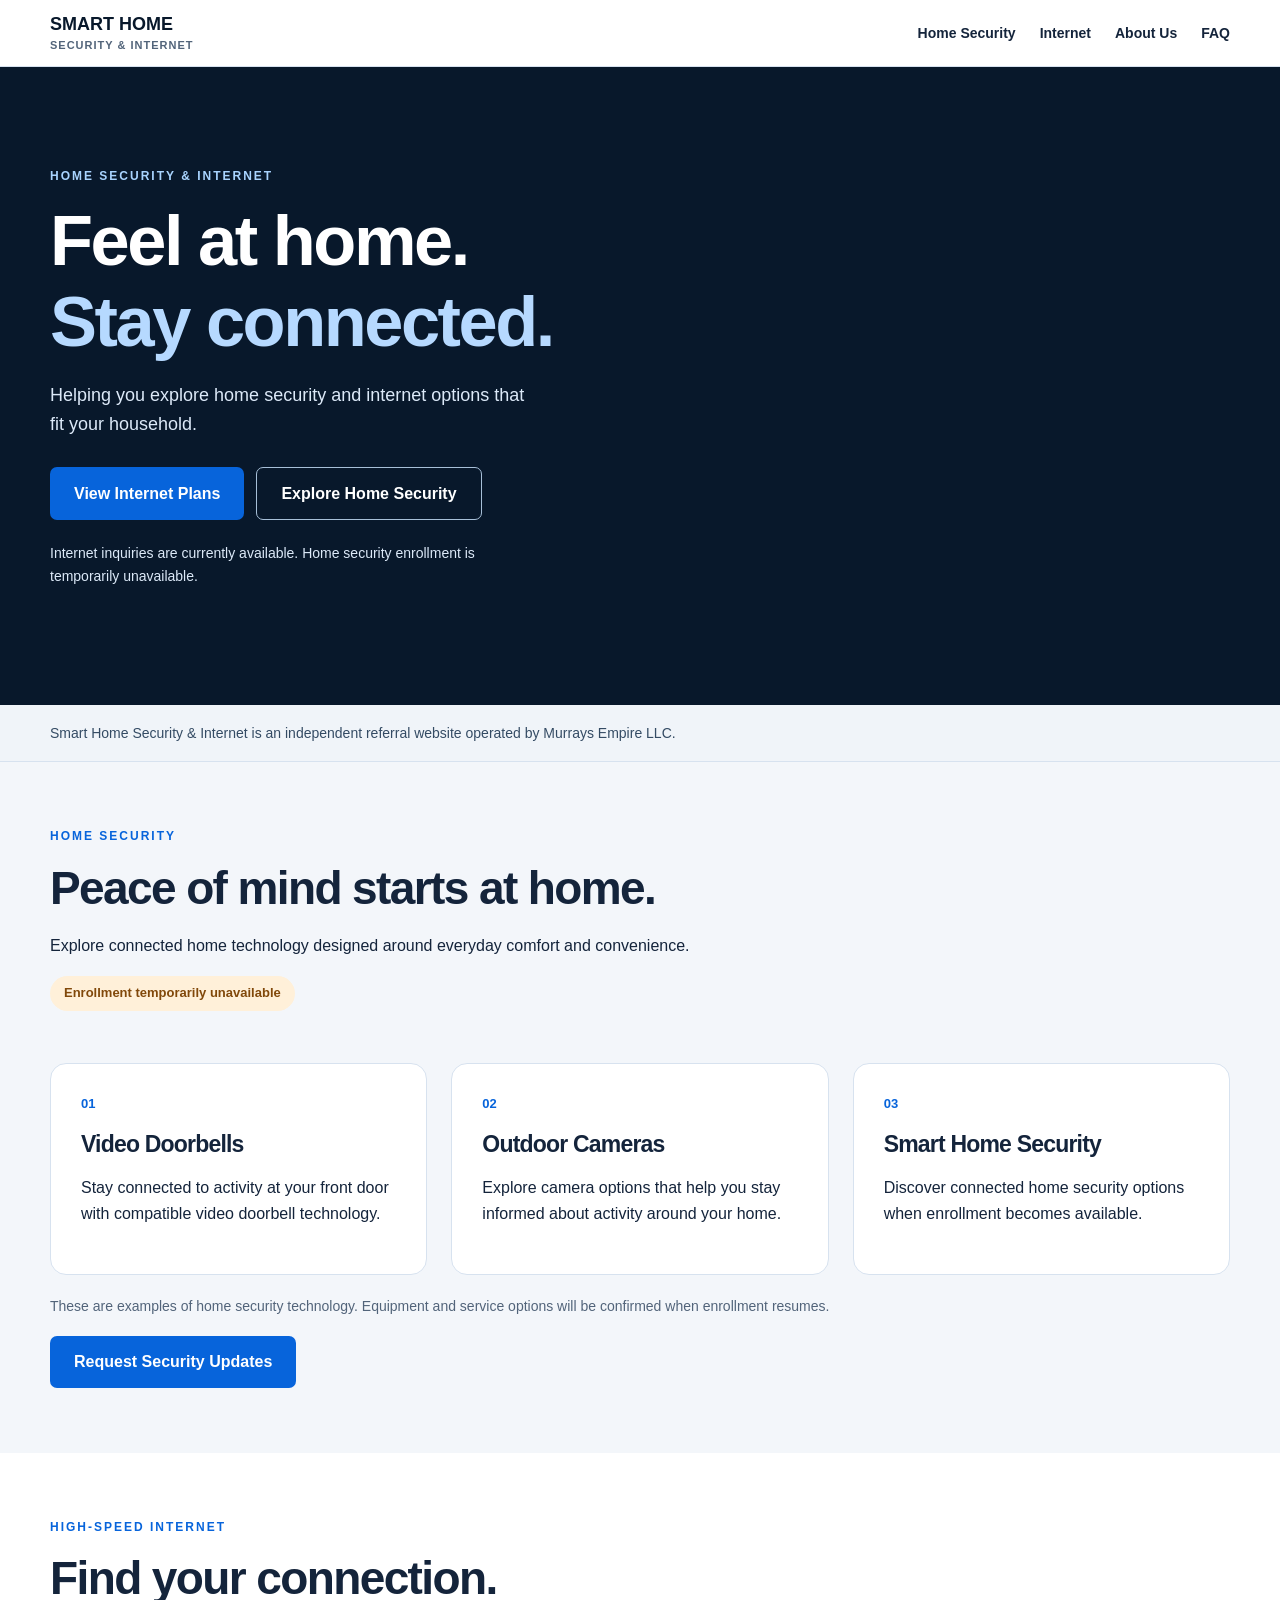
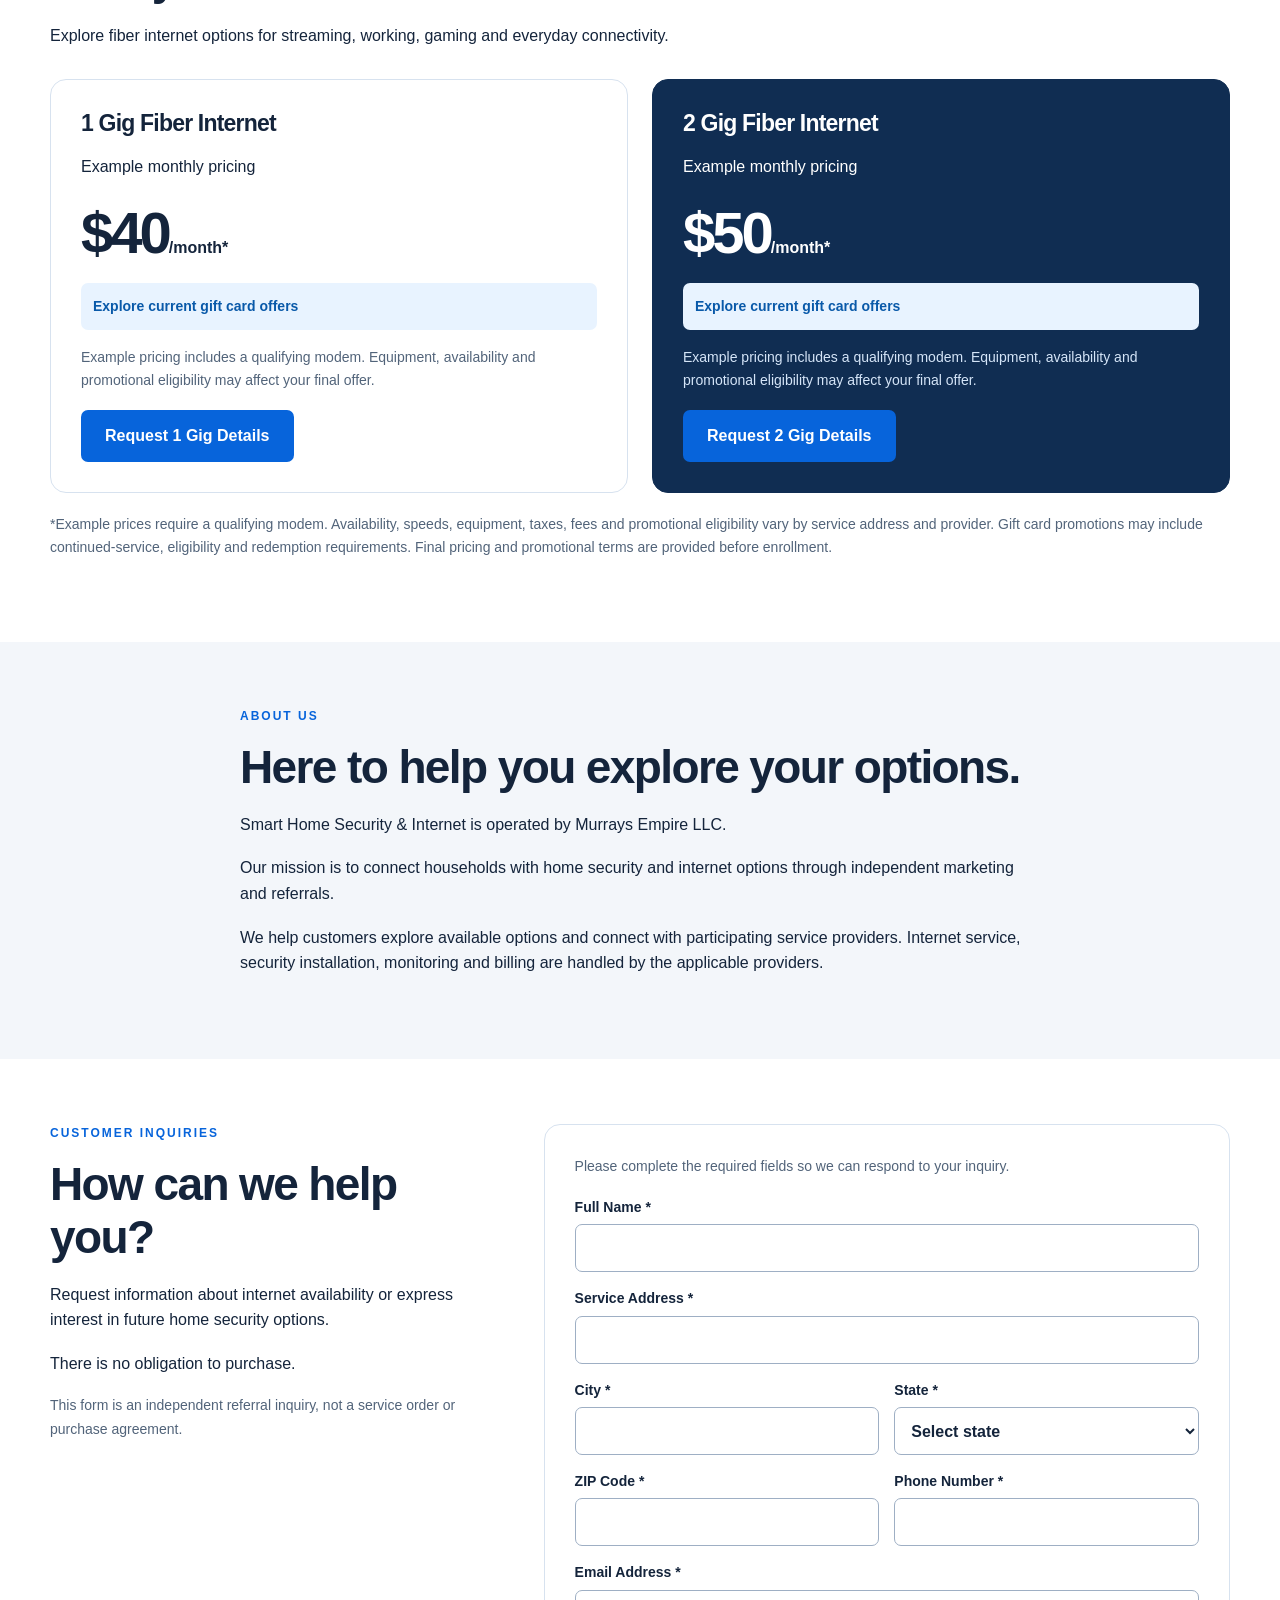
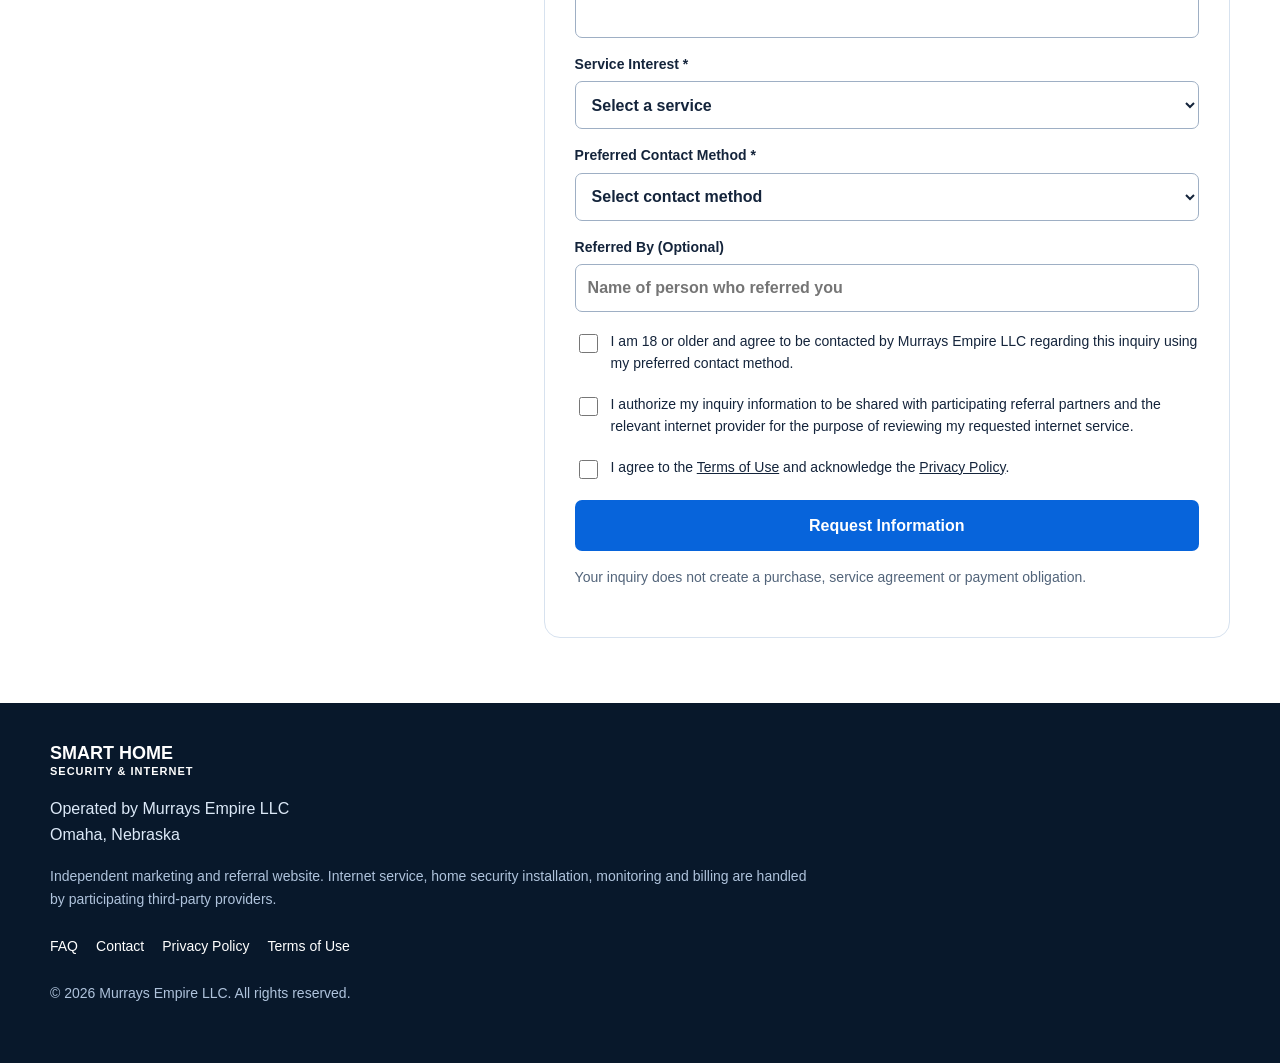
==== commit e7645a04: "Update index.html" ====
--- a/index.html
+++ b/index.html
@@ -2,2437 +2,1692 @@
 <html lang="en">
 <head>
 <meta charset="UTF-8">
-<meta name="viewport" content="width=device-width, initial-scale=1">
-<meta name="theme-color" content="#07172d">
-<meta name="robots" content="index,follow,max-image-preview:large">
-
-<title>Smart Home Security & Internet | Omaha Fiber Internet</title>
-
-<meta name="description" content="Explore fiber internet in Omaha. 1 Gig starting at $40/month with a $50 gift card and 2 Gig starting at $50/month with a $200 gift card. Check availability.">
+<meta name="viewport" content="width=device-width, initial-scale=1.0">
+
+<title>Smart Home Security & Internet | Omaha</title>
+
+<meta name="description" content="Explore home security and high-speed fiber internet options through Smart Home Security & Internet, operated by Murrays Empire LLC.">
 
 <link rel="canonical" href="https://smarthomesecurityomaha.com/">
 
-<meta property="og:type" content="website">
-<meta property="og:site_name" content="Smart Home Security & Internet">
-<meta property="og:title" content="Omaha Fiber Internet | Plans Starting at $40">
-<meta property="og:description" content="Explore 1 Gig and 2 Gig fiber internet promotions, with qualifying gift card offers.">
-<meta property="og:url" content="https://smarthomesecurityomaha.com/">
-<meta property="og:image" content="https://smarthomesecurityomaha.com/IMG_7226.png">
-<meta name="twitter:card" content="summary_large_image">
-
-<link rel="preconnect" href="https://fonts.googleapis.com">
-<link rel="preconnect" href="https://fonts.gstatic.com" crossorigin>
-<link href="https://fonts.googleapis.com/css2?family=Inter:wght@400;500;600;700;800;900&display=swap" rel="stylesheet">
-
-<script type="application/ld+json">
-{
-  "@context": "https://schema.org",
-  "@graph": [
-    {
-      "@type": "WebSite",
-      "name": "Smart Home Security & Internet",
-      "url": "https://smarthomesecurityomaha.com/"
-    },
-    {
-      "@type": "Organization",
-      "name": "Murrays Empire LLC",
-      "alternateName": "Smart Home Security & Internet",
-      "url": "https://smarthomesecurityomaha.com/",
-      "logo": "https://smarthomesecurityomaha.com/IMG_7226.png",
-      "areaServed": {
-        "@type": "City",
-        "name": "Omaha"
-      }
-    }
-  ]
-}
-</script>
+<meta name="theme-color" content="#08182b">
 
 <style>
 :root {
-  --navy: #07172d;
-  --navy-light: #0b2445;
-  --navy-medium: #112f57;
-  --blue: #1f78f2;
-  --blue-dark: #125ec4;
-  --blue-soft: #edf5ff;
-  --white: #ffffff;
-  --off-white: #f4f7fb;
-  --text: #14253e;
-  --muted: #66758a;
-  --border: #dbe3ed;
-  --success: #159a6a;
-  --shadow: 0 20px 50px rgba(7,23,45,.12);
-  --radius: 16px;
-  --container: 1180px;
-  --font: "Inter",-apple-system,BlinkMacSystemFont,"Segoe UI",sans-serif;
-}
-
-*,*::before,*::after {
-  box-sizing: border-box;
+    --navy: #08182b;
+    --blue: #0764db;
+    --light: #f3f6fa;
+    --white: #ffffff;
+    --text: #14243b;
+    --muted: #52647a;
+    --border: #d7e2ef;
+}
+
+* {
+    box-sizing: border-box;
 }
 
 html {
-  scroll-behavior: smooth;
+    scroll-behavior: smooth;
 }
 
 body {
-  margin: 0;
-  font-family: var(--font);
-  color: var(--text);
-  background: var(--white);
-  line-height: 1.6;
-  -webkit-font-smoothing: antialiased;
+    margin: 0;
+    font-family: Arial, Helvetica, sans-serif;
+    line-height: 1.6;
+    color: var(--text);
+    background: var(--white);
+}
+
+a {
+    color: inherit;
+}
+
+button, input, select {
+    font: inherit;
+}
+
+button, a, input, select {
+    -webkit-tap-highlight-color: transparent;
+}
+
+button {
+    cursor: pointer;
 }
 
 [hidden] {
-  display: none !important;
-}
-
-a {
-  color: inherit;
-  text-decoration: none;
-}
-
-button,input,select {
-  font: inherit;
-}
-
-button {
-  cursor: pointer;
-}
-
-img,svg {
-  display: block;
-  max-width: 100%;
-}
-
-h1,h2,h3,p {
-  margin-top: 0;
-}
-
-h1,h2,h3 {
-  line-height: 1.12;
-  letter-spacing: -.035em;
+    display: none !important;
+}
+
+.container {
+    width: min(1180px, calc(100% - 40px));
+    margin: auto;
+}
+
+h1, h2, h3 {
+    line-height: 1.15;
+    letter-spacing: -0.035em;
+    margin: 0 0 18px;
+}
+
+h1 {
+    font-size: clamp(40px, 5.5vw, 76px);
+}
+
+h2 {
+    font-size: clamp(30px, 4vw, 46px);
+}
+
+h3 {
+    font-size: 23px;
 }
 
 p {
-  color: var(--muted);
-}
-
-:focus-visible {
-  outline: 3px solid #80baff;
-  outline-offset: 3px;
-}
-
-.container {
-  width: min(calc(100% - 32px),var(--container));
-  margin-inline: auto;
-}
+    margin: 0 0 18px;
+}
+
+.fine {
+    font-size: 14px;
+    color: var(--muted);
+    line-height: 1.65;
+}
+
+.eyebrow {
+    font-size: 12px;
+    font-weight: 700;
+    text-transform: uppercase;
+    letter-spacing: 2px;
+    color: var(--blue);
+    margin-bottom: 15px;
+}
+
+.button {
+    display: inline-flex;
+    align-items: center;
+    justify-content: center;
+    min-height: 48px;
+    padding: 13px 24px;
+    background: var(--blue);
+    color: white;
+    border: 0;
+    border-radius: 7px;
+    text-decoration: none;
+    font-weight: 700;
+    text-align: center;
+    transition: background 0.2s;
+}
+
+.button:hover {
+    background: #084eac;
+}
+
+.button:disabled {
+    opacity: 0.6;
+    cursor: not-allowed;
+}
+
+.secondary {
+    background: transparent;
+    border: 1px solid #a7bfd8;
+    color: white;
+}
+
+/* HEADER */
+
+header {
+    position: relative;
+    background: white;
+    border-bottom: 1px solid var(--border);
+    z-index: 10;
+}
+
+.navigation {
+    display: flex;
+    align-items: center;
+    justify-content: space-between;
+    min-height: 66px;
+    gap: 15px;
+}
+
+.wordmark {
+    text-decoration: none;
+    font-size: 18px;
+    font-weight: 800;
+    line-height: 1.15;
+    color: var(--navy);
+}
+
+.wordmark small {
+    display: block;
+    font-size: 11px;
+    letter-spacing: 1px;
+    margin-top: 4px;
+    color: var(--muted);
+}
+
+.desktop-nav {
+    display: flex;
+    align-items: center;
+    gap: 24px;
+}
+
+.desktop-nav a,
+.nav-button {
+    font-size: 14px;
+    font-weight: 600;
+    text-decoration: none;
+    color: var(--text);
+}
+
+.nav-button {
+    background: transparent;
+    border: 0;
+    padding: 0;
+}
+
+.desktop-nav a:hover,
+.nav-button:hover {
+    color: var(--blue);
+}
+
+.mobile-menu {
+    display: none;
+    position: relative;
+}
+
+.mobile-menu summary {
+    cursor: pointer;
+    list-style: none;
+    padding: 9px;
+    border-radius: 5px;
+}
+
+.mobile-menu summary::-webkit-details-marker {
+    display: none;
+}
+
+.menu-icon {
+    display: flex;
+    flex-direction: column;
+    gap: 5px;
+    width: 24px;
+}
+
+.menu-icon span {
+    height: 2px;
+    width: 24px;
+    background: var(--navy);
+    border-radius: 2px;
+}
+
+.menu-panel {
+    position: absolute;
+    top: 48px;
+    right: 0;
+    min-width: 220px;
+    background: white;
+    border: 1px solid var(--border);
+    border-radius: 10px;
+    padding: 12px;
+    box-shadow: 0 12px 35px #08182b20;
+}
+
+.menu-panel a,
+.menu-panel button {
+    display: block;
+    padding: 12px;
+    width: 100%;
+    text-align: left;
+    text-decoration: none;
+    border: 0;
+    background: white;
+    color: var(--text);
+    font-weight: 600;
+    font-size: 15px;
+}
+
+.menu-panel a:hover,
+.menu-panel button:hover {
+    background: var(--light);
+}
+
+/* HERO */
+
+.hero {
+    position: relative;
+    isolation: isolate;
+    background: var(--navy);
+    color: white;
+    overflow: hidden;
+}
+
+.hero-art {
+    position: absolute;
+    inset: 0;
+    z-index: -2;
+    background-image: url("hero.webp");
+    background-size: cover;
+    background-position: center;
+}
+
+.hero::before {
+    content: "";
+    position: absolute;
+    inset: 0;
+    z-index: -1;
+    background: linear-gradient(
+        90deg,
+        #08182b 0%,
+        rgba(8,24,43,.98) 25%,
+        rgba(8,24,43,.85) 43%,
+        rgba(8,24,43,.30) 75%,
+        rgba(8,24,43,.10) 100%
+    );
+}
+
+.hero-content {
+    padding: 100px 0;
+    max-width: 650px;
+}
+
+.hero h1 span {
+    color: #b6d9ff;
+}
+
+.hero .eyebrow {
+    color: #a9d4ff;
+}
+
+.hero p {
+    color: #dce9f8;
+    max-width: 490px;
+    font-size: 18px;
+}
+
+.hero-actions {
+    display: flex;
+    flex-wrap: wrap;
+    gap: 12px;
+    margin: 28px 0 22px;
+}
+
+.hero .hero-note {
+    font-size: 14px;
+    line-height: 1.6;
+}
+
+.identity-bar {
+    background: #f0f4f9;
+    border-bottom: 1px solid var(--border);
+    padding: 17px 0;
+    font-size: 14px;
+    color: #344b64;
+}
+
+/* CONTENT */
 
 .section {
-  padding: 85px 0;
-}
-
-.section-soft {
-  background: var(--off-white);
-  border-top: 1px solid var(--border);
-  border-bottom: 1px solid var(--border);
-}
-
-section[id] {
-  scroll-margin-top: 105px;
+    padding: 65px 0;
+}
+
+.soft {
+    background: var(--light);
 }
 
 .section-heading {
-  max-width: 740px;
-  margin: 0 auto 42px;
-  text-align: center;
-}
-
-.section-heading h2 {
-  color: var(--navy);
-  font-size: clamp(2rem,4vw,3rem);
-  margin-bottom: 14px;
-}
-
-.section-heading p {
-  font-size: 1rem;
-  margin-bottom: 0;
-}
-
-.eyebrow {
-  display: inline-block;
-  margin-bottom: 15px;
-  color: var(--blue);
-  font-size: .76rem;
-  font-weight: 900;
-  letter-spacing: .13em;
-  text-transform: uppercase;
-}
-
-/* BUTTONS */
-
-.btn {
-  min-height: 52px;
-  display: inline-flex;
-  align-items: center;
-  justify-content: center;
-  gap: 9px;
-  padding: 12px 22px;
-  border: 1px solid transparent;
-  border-radius: 9px;
-  font-size: .92rem;
-  font-weight: 800;
-  text-align: center;
-  transition: background .2s,transform .2s,border-color .2s;
-}
-
-.btn:hover {
-  transform: translateY(-2px);
-}
-
-.btn-primary {
-  background: var(--blue);
-  color: #fff;
-  box-shadow: 0 10px 25px rgba(31,120,242,.2);
-}
-
-.btn-primary:hover {
-  background: var(--blue-dark);
-}
-
-.btn-secondary {
-  background: #fff;
-  color: var(--navy);
-  border-color: var(--border);
-}
-
-.btn-outline {
-  background: transparent;
-  color: #fff;
-  border-color: rgba(255,255,255,.35);
-}
-
-.btn:disabled {
-  opacity: .65;
-  cursor: not-allowed;
-  transform: none;
-}
-
-.btn-full {
-  width: 100%;
-}
-
-/* ANNOUNCEMENT */
-
-.announcement {
-  background: #edf5ff;
-  color: #426487;
-  padding: 10px 15px;
-  font-size: .76rem;
-  font-weight: 800;
-  text-align: center;
-  border-bottom: 1px solid var(--border);
-}
-
-/* HEADER */
-
-.header {
-  position: sticky;
-  top: 0;
-  z-index: 1000;
-  background: rgba(255,255,255,.97);
-  border-bottom: 1px solid var(--border);
-  backdrop-filter: blur(14px);
-}
-
-.nav {
-  min-height: 85px;
-  display: flex;
-  align-items: center;
-  justify-content: space-between;
-  gap: 20px;
-}
-
-.brand {
-  display: inline-flex;
-  align-items: center;
-  gap: 12px;
-  min-width: 0;
-}
-
-.brand-logo {
-  width: 60px;
-  height: 60px;
-  flex: 0 0 auto;
-  object-fit: contain;
-  background: var(--navy);
-  border-radius: 10px;
-}
-
-.brand-name {
-  display: flex;
-  flex-direction: column;
-  color: var(--navy);
-  line-height: 1.15;
-  font-weight: 900;
-  font-size: 1rem;
-}
-
-.brand-name small {
-  color: #59718d;
-  font-size: .73rem;
-  letter-spacing: .03em;
-  margin-top: 4px;
-}
-
-.nav-links {
-  display: flex;
-  align-items: center;
-  gap: 24px;
-  margin-left: auto;
-}
-
-.nav-links a {
-  color: #52647b;
-  font-size: .86rem;
-  font-weight: 750;
-}
-
-.nav-links a:hover {
-  color: var(--blue);
-}
-
-.menu-toggle {
-  display: none;
-  width: 45px;
-  height: 45px;
-  border: 1px solid var(--border);
-  border-radius: 9px;
-  background: #f2f6fc;
-  font-size: 1.35rem;
-  margin-left: auto;
-}
-
-/* HERO */
-
-.hero {
-  position: relative;
-  overflow: hidden;
-  color: #fff;
-  background:
-    radial-gradient(circle at 80% 20%,rgba(31,120,242,.25),transparent 35%),
-    linear-gradient(135deg,#061225,#07172d 55%,#0b2445);
-}
-
-.hero-grid {
-  display: grid;
-  grid-template-columns: 1.05fr .95fr;
-  gap: 60px;
-  align-items: center;
-  padding: 85px 0;
-}
-
-.hero .eyebrow {
-  color: #8dbfff;
-}
-
-.hero h1 {
-  max-width: 740px;
-  color: #fff;
-  font-size: clamp(2.8rem,5.8vw,5rem);
-  font-weight: 900;
-  letter-spacing: -.06em;
-  margin-bottom: 23px;
-}
-
-.hero h1 span {
-  color: #8fc3ff;
-}
-
-.hero-description {
-  max-width: 630px;
-  color: rgba(255,255,255,.8);
-  font-size: 1.05rem;
-  margin-bottom: 28px;
-}
-
-.hero-offer {
-  display: flex;
-  flex-wrap: wrap;
-  gap: 12px;
-  margin-bottom: 28px;
-}
-
-.hero-offer span {
-  display: inline-block;
-  padding: 9px 13px;
-  border: 1px solid rgba(255,255,255,.17);
-  border-radius: 8px;
-  background: rgba(255,255,255,.07);
-  color: #d5e7ff;
-  font-size: .81rem;
-  font-weight: 800;
-}
-
-.hero-actions {
-  display: flex;
-  gap: 12px;
-  flex-wrap: wrap;
-}
-
-.hero-note {
-  margin-top: 22px;
-  color: rgba(255,255,255,.65);
-  font-size: .74rem;
-  line-height: 1.7;
-}
-
-.hero-card {
-  padding: 30px;
-  border: 1px solid rgba(255,255,255,.15);
-  border-radius: 22px;
-  background: rgba(255,255,255,.075);
-  box-shadow: 0 30px 70px rgba(0,0,0,.25);
-  backdrop-filter: blur(14px);
-}
-
-.hero-card-heading {
-  color: #b6d7ff;
-  font-size: .77rem;
-  font-weight: 900;
-  letter-spacing: .12em;
-  margin-bottom: 16px;
-}
-
-.hero-card h2 {
-  color: #fff;
-  font-size: 1.65rem;
-  margin-bottom: 12px;
-}
-
-.hero-card p {
-  color: rgba(255,255,255,.72);
-  font-size: .91rem;
-  margin-bottom: 22px;
-}
-
-.hero-icon {
-  width: 90px;
-  height: 90px;
-  display: grid;
-  place-items: center;
-  margin-bottom: 22px;
-  border-radius: 20px;
-  background: rgba(31,120,242,.13);
-  color: #a4d0ff;
-}
-
-.hero-icon svg {
-  width: 65px;
-  height: 65px;
-}
-
-.zip-form {
-  display: grid;
-  grid-template-columns: 1fr auto;
-  gap: 10px;
-}
-
-.zip-form input {
-  width: 100%;
-  min-width: 0;
-  height: 52px;
-  padding: 12px 14px;
-  border: 1px solid #b7c8da;
-  border-radius: 9px;
-  background: #fff;
-  color: var(--text);
-  font-size: 16px;
-}
-
-.hero-card small {
-  display: block;
-  color: rgba(255,255,255,.65);
-  font-size: .73rem;
-  margin-top: 17px;
-}
-
-/* BENEFITS */
-
-.benefits {
-  border-bottom: 1px solid var(--border);
-  background: #fff;
-}
-
-.benefit-grid {
-  display: grid;
-  grid-template-columns: repeat(3,1fr);
-}
-
-.benefit {
-  padding: 25px 18px;
-  text-align: center;
-  border-right: 1px solid var(--border);
-}
-
-.benefit:last-child {
-  border-right: 0;
-}
-
-.benefit strong {
-  display: block;
-  color: var(--navy);
-  font-size: .93rem;
-}
-
-.benefit span {
-  display: block;
-  color: var(--muted);
-  font-size: .8rem;
-  margin-top: 4px;
-}
-
-/* PRICING */
-
-.pricing-grid {
-  display: grid;
-  grid-template-columns: repeat(2,1fr);
-  gap: 24px;
-  max-width: 1000px;
-  margin: 0 auto;
-}
-
-.plan-card {
-  position: relative;
-  display: flex;
-  flex-direction: column;
-  min-width: 0;
-  padding: 32px;
-  border: 1px solid var(--border);
-  border-radius: 19px;
-  background: #fff;
-  box-shadow: 0 10px 35px rgba(7,23,45,.05);
-}
-
-.plan-card.featured {
-  border: 2px solid var(--blue);
-  box-shadow: 0 20px 50px rgba(31,120,242,.12);
-}
-
-.plan-badge {
-  display: inline-block;
-  align-self: flex-start;
-  padding: 6px 13px;
-  border-radius: 30px;
-  background: var(--blue-soft);
-  color: var(--blue-dark);
-  font-size: .72rem;
-  font-weight: 900;
-  letter-spacing: .07em;
-  text-transform: uppercase;
-  margin-bottom: 18px;
-}
-
-.plan-card h3 {
-  color: var(--navy);
-  font-size: 1.7rem;
-  margin-bottom: 10px;
-}
-
-.plan-description {
-  font-size: .9rem;
-  min-height: 55px;
-}
-
-.plan-price {
-  display: flex;
-  align-items: baseline;
-  gap: 5px;
-  color: var(--navy);
-  margin: 15px 0 10px;
-}
-
-.plan-price strong {
-  font-size: 3.65rem;
-  line-height: 1;
-  letter-spacing: -.07em;
-  font-weight: 900;
-}
-
-.plan-price span {
-  color: var(--muted);
-  font-size: .91rem;
-  font-weight: 700;
-}
-
-.modem-note {
-  color: #52647b;
-  font-size: .78rem;
-  font-weight: 700;
-  margin-bottom: 22px;
-}
-
-.gift-card {
-  padding: 16px;
-  border-radius: 11px;
-  background: #e9f8f0;
-  color: #11764f;
-  font-size: 1rem;
-  font-weight: 900;
-  text-align: center;
-}
-
-.gift-card small {
-  display: block;
-  font-size: .74rem;
-  font-weight: 600;
-  margin-top: 3px;
-}
-
-.plan-features {
-  flex: 1;
-  display: grid;
-  gap: 13px;
-  list-style: none;
-  padding: 23px 0;
-  margin: 0 0 18px;
-  border-bottom: 1px solid var(--border);
-}
-
-.plan-features li {
-  display: flex;
-  align-items: flex-start;
-  gap: 11px;
-  color: #40546d;
-  font-size: .91rem;
-  font-weight: 600;
-}
-
-.check-icon {
-  color: var(--success);
-  font-weight: 900;
-}
-
-.pricing-note {
-  max-width: 1000px;
-  padding: 20px;
-  margin: 28px auto 0;
-  border: 1px solid #cfe0f5;
-  border-radius: 12px;
-  background: #edf5ff;
-  color: #536981;
-  font-size: .78rem;
-  line-height: 1.75;
-}
-
-/* SERVICES */
-
-.services-grid {
-  display: grid;
-  grid-template-columns: 1.1fr .9fr;
-  gap: 24px;
-}
-
-.service-card {
-  padding: 34px;
-  border: 1px solid #cbdcf0;
-  border-radius: 18px;
-  background: linear-gradient(145deg,#fff,#eef5ff);
-}
-
-.service-card h3 {
-  color: var(--navy);
-  font-size: 1.7rem;
-}
-
-.service-card p {
-  font-size: .93rem;
-}
-
-.service-status {
-  display: inline-block;
-  padding: 7px 13px;
-  margin-bottom: 20px;
-  border-radius: 30px;
-  background: #e3f6ed;
-  color: #11764f;
-  font-size: .71rem;
-  font-weight: 900;
-  text-transform: uppercase;
-  letter-spacing: .06em;
-}
-
-.service-card.unavailable {
-  background: #f1f3f6;
-  border-color: #dfe4ea;
-}
-
-.service-card.unavailable h3 {
-  color: #677589;
-}
-
-.service-card.unavailable p {
-  color: #7c8796;
-}
-
-.service-status.closed {
-  background: #e1e6eb;
-  color: #66758a;
-}
-
-.unavailable-label {
-  display: inline-block;
-  padding: 12px 16px;
-  border: 1px solid #d7dce3;
-  border-radius: 9px;
-  background: #e9edf1;
-  color: #738093;
-  font-size: .82rem;
-  font-weight: 800;
-}
-
-/* HOW IT WORKS */
-
-.steps-grid {
-  display: grid;
-  grid-template-columns: repeat(3,1fr);
-  gap: 23px;
-}
-
-.step-card {
-  padding: 30px;
-  border: 1px solid var(--border);
-  border-radius: 15px;
-  background: #fff;
-}
-
-.step-number {
-  width: 45px;
-  height: 45px;
-  display: grid;
-  place-items: center;
-  margin-bottom: 22px;
-  border-radius: 11px;
-  background: var(--blue-soft);
-  color: var(--blue);
-  font-weight: 900;
-}
-
-.step-card h3 {
-  color: var(--navy);
-  font-size: 1.16rem;
-}
-
-.step-card p {
-  font-size: .9rem;
-  margin-bottom: 0;
-}
-
-/* CTA */
-
-.cta-band {
-  padding: 65px 0;
-  background: linear-gradient(120deg,var(--navy),var(--navy-medium));
-  color: #fff;
-}
-
-.cta-inner {
-  display: flex;
-  align-items: center;
-  justify-content: space-between;
-  gap: 30px;
-}
-
-.cta-band h2 {
-  color: #fff;
-  font-size: clamp(1.9rem,3.5vw,2.7rem);
-  margin-bottom: 10px;
-}
-
-.cta-band p {
-  color: #bdccdf;
-  margin-bottom: 0;
-}
-
-/* FORM */
+    max-width: 720px;
+    margin-bottom: 30px;
+}
+
+.grid-three,
+.grid-two {
+    display: grid;
+    gap: 24px;
+}
+
+.grid-three {
+    grid-template-columns: repeat(3, minmax(0, 1fr));
+}
+
+.grid-two {
+    grid-template-columns: repeat(2, minmax(0, 1fr));
+}
+
+.card {
+    background: white;
+    border: 1px solid var(--border);
+    border-radius: 16px;
+    padding: 30px;
+    min-width: 0;
+}
+
+.card-number {
+    color: var(--blue);
+    font-size: 13px;
+    font-weight: 700;
+    margin-bottom: 16px;
+}
+
+.availability {
+    display: inline-block;
+    background: #fff0d9;
+    color: #81480a;
+    padding: 7px 14px;
+    border-radius: 30px;
+    font-size: 13px;
+    font-weight: 600;
+    margin-bottom: 22px;
+}
+
+.featured {
+    background: #102d52;
+    border-color: #102d52;
+    color: white;
+}
+
+.featured .fine {
+    color: #d5e5f8;
+}
+
+.price {
+    font-size: 58px;
+    line-height: 1.2;
+    letter-spacing: -3px;
+    font-weight: 800;
+    margin: 10px 0;
+}
+
+.price small {
+    font-size: 16px;
+    letter-spacing: 0;
+}
+
+.reward {
+    background: #e8f3ff;
+    color: #0959a9;
+    font-size: 14px;
+    font-weight: 700;
+    padding: 12px;
+    border-radius: 7px;
+    margin: 16px 0;
+}
+
+.about-content {
+    max-width: 800px;
+}
+
+/* CUSTOMER FORM */
 
 .form-layout {
-  display: grid;
-  grid-template-columns: .75fr 1.25fr;
-  gap: 42px;
-  align-items: start;
-}
-
-.form-intro h2 {
-  color: var(--navy);
-  font-size: clamp(2rem,4vw,2.9rem);
-}
-
-.form-intro p {
-  font-size: .96rem;
-}
-
-.form-intro a {
-  color: var(--blue-dark);
-  font-weight: 800;
-}
-
-.form-card {
-  padding: 37px;
-  border: 1px solid var(--border);
-  border-radius: 20px;
-  background: #fff;
-  box-shadow: var(--shadow);
-}
-
-.form-card h3 {
-  color: var(--navy);
-  font-size: 1.25rem;
-  margin-bottom: 25px;
-}
-
-.form-grid {
-  display: grid;
-  grid-template-columns: 1fr 1fr;
-  gap: 18px;
-}
-
-.field {
-  display: flex;
-  flex-direction: column;
-  gap: 7px;
-  min-width: 0;
-}
-
-.field.full {
-  grid-column: 1 / -1;
-}
-
-.field label {
-  color: var(--navy);
-  font-size: .81rem;
-  font-weight: 800;
-}
-
-.required {
-  color: var(--blue);
-}
-
-.input {
-  width: 100%;
-  height: 51px;
-  padding: 12px 13px;
-  border: 1px solid #cbd7e4;
-  border-radius: 8px;
-  background: #fff;
-  color: var(--text);
-  font-size: 16px;
-}
-
-.input:focus {
-  outline: none;
-  border-color: var(--blue);
-  box-shadow: 0 0 0 3px rgba(31,120,242,.12);
-}
-
-.consent-section {
-  margin-top: 27px;
-  padding-top: 23px;
-  border-top: 1px solid var(--border);
-}
-
-.consent-row {
-  display: flex;
-  align-items: flex-start;
-  gap: 11px;
-  margin-bottom: 19px;
-}
-
-.consent-row input {
-  width: 19px;
-  height: 19px;
-  flex: 0 0 auto;
-  margin-top: 3px;
-  accent-color: var(--blue);
-}
-
-.consent-row label {
-  color: #68788d;
-  font-size: .76rem;
-  line-height: 1.7;
-}
-
-.consent-row a {
-  color: var(--blue-dark);
-  text-decoration: underline;
-}
-
-.form-note {
-  margin: 15px 0 0;
-  color: #76869a;
-  font-size: .73rem;
-  text-align: center;
-}
-
-.form-message {
-  padding: 16px;
-  border-radius: 9px;
-  margin-bottom: 22px;
-  font-size: .88rem;
-  font-weight: 700;
-}
-
-.form-message.success {
-  background: #e6f7ed;
-  color: #17613f;
-}
-
-.form-message.error {
-  background: #fff0ef;
-  color: #963f36;
-}
-
-.botcheck {
-  position: absolute;
-  left: -99999px;
-  opacity: 0;
+    display: grid;
+    grid-template-columns: .8fr 1.2fr;
+    gap: 36px;
+    align-items: start;
+}
+
+.form-layout > * {
+    min-width: 0;
+}
+
+.fields {
+    display: grid;
+    grid-template-columns: repeat(2, minmax(0, 1fr));
+    gap: 15px;
+}
+
+.full {
+    grid-column: 1 / -1;
+}
+
+label {
+    display: block;
+    font-size: 14px;
+    font-weight: 600;
+}
+
+input:not([type="checkbox"]),
+select {
+    width: 100%;
+    min-width: 0;
+    min-height: 48px;
+    border: 1px solid #9eafc4;
+    border-radius: 7px;
+    background: white;
+    color: var(--text);
+    padding: 10px 12px;
+    margin-top: 6px;
+    font-size: 16px;
+}
+
+input:focus,
+select:focus {
+    outline: 2px solid var(--blue);
+    outline-offset: 2px;
+}
+
+.check {
+    display: flex;
+    align-items: flex-start;
+    gap: 10px;
+    font-weight: 400;
+    margin: 18px 0;
+    font-size: 14px;
+}
+
+.check input {
+    width: 19px;
+    height: 19px;
+    flex-shrink: 0;
+    margin-top: 4px;
+}
+
+.form-submit {
+    width: 100%;
+}
+
+.form-status {
+    margin-top: 15px;
+    font-size: 14px;
+    font-weight: 600;
+}
+
+.notice {
+    background: #edf5ff;
+    padding: 14px;
+    border-radius: 8px;
+    font-size: 14px;
+    margin-bottom: 18px;
 }
 
 /* FAQ */
 
-.faq-list {
-  max-width: 850px;
-  display: grid;
-  gap: 13px;
-  margin: 0 auto;
-}
-
-.faq-list details {
-  border: 1px solid var(--border);
-  border-radius: 10px;
-  background: #fff;
-}
-
-.faq-list summary {
-  padding: 20px;
-  color: var(--navy);
-  font-size: .94rem;
-  font-weight: 800;
-  cursor: pointer;
-}
-
-.faq-list details p {
-  padding: 0 20px 20px;
-  margin-bottom: 0;
-  font-size: .88rem;
-}
-
-/* DISCLOSURE */
-
-.disclosure {
-  padding: 34px 0;
-  border-top: 1px solid var(--border);
-  background: #f8fafc;
-}
-
-.disclosure p {
-  color: #697b8e;
-  font-size: .76rem;
-  line-height: 1.8;
-  margin-bottom: 0;
+dialog {
+    width: min(680px, calc(100% - 32px));
+    max-height: 85vh;
+    max-height: 85dvh;
+    padding: 0;
+    border: 1px solid var(--border);
+    border-radius: 14px;
+    background: white;
+    color: var(--text);
+    overflow: auto;
+    box-shadow: 0 24px 80px #08182b50;
+}
+
+dialog::backdrop {
+    background: #08182b99;
+}
+
+.faq-heading {
+    position: sticky;
+    top: 0;
+    background: white;
+    display: flex;
+    align-items: center;
+    justify-content: space-between;
+    gap: 12px;
+    padding: 20px;
+    border-bottom: 1px solid var(--border);
+}
+
+.faq-heading h2 {
+    font-size: 22px;
+    margin: 0;
+}
+
+.faq-close {
+    border: 1px solid var(--border);
+    background: var(--light);
+    padding: 9px 13px;
+    border-radius: 6px;
+    color: var(--text);
+}
+
+.faq-content {
+    padding: 12px 24px 24px;
+}
+
+.faq-content details {
+    padding: 18px 0;
+    border-bottom: 1px solid var(--border);
+}
+
+.faq-content summary {
+    font-weight: 700;
+    cursor: pointer;
+}
+
+.faq-content details p {
+    color: var(--muted);
+    margin: 14px 0 0;
 }
 
 /* FOOTER */
 
-.footer {
-  padding: 55px 0 25px;
-  background: #041022;
-  color: #b8c8da;
-}
-
-.footer-grid {
-  display: grid;
-  grid-template-columns: 1.5fr 1fr 1fr;
-  gap: 45px;
-  padding-bottom: 38px;
-}
-
-.footer .brand-name,
-.footer .brand-name small {
-  color: #fff;
-}
-
-.footer-description {
-  margin-top: 18px;
-  color: #91a3b9;
-  font-size: .84rem;
-}
-
-.footer h3 {
-  color: #fff;
-  font-size: .79rem;
-  text-transform: uppercase;
-  letter-spacing: .09em;
-}
-
-.footer ul {
-  display: grid;
-  gap: 12px;
-  padding: 0;
-  margin: 0;
-  list-style: none;
-}
-
-.footer li a {
-  color: #a7b8cb;
-  font-size: .84rem;
-}
-
-.footer-bottom {
-  display: flex;
-  justify-content: space-between;
-  gap: 18px;
-  padding-top: 23px;
-  border-top: 1px solid rgba(255,255,255,.1);
-  color: #879ab0;
-  font-size: .73rem;
-}
-
-.mobile-cta {
-  display: none;
-}
-
-/* RESPONSIVE */
-
-@media(max-width:980px) {
-  .hero-grid {
-    grid-template-columns: 1fr;
-    gap: 35px;
-  }
-
-  .hero-card {
-    max-width: 650px;
-  }
-
-  .pricing-grid,
-  .services-grid,
-  .form-layout {
-    grid-template-columns: 1fr;
-  }
-
-  .steps-grid {
-    grid-template-columns: 1fr;
-  }
-}
-
-@media(max-width:820px) {
-  .desktop-cta {
-    display: none;
-  }
-
-  .menu-toggle {
+footer {
+    background: var(--navy);
+    color: #dce9f8;
+    padding: 40px 0;
+}
+
+.footer-brand {
+    font-weight: 800;
+    font-size: 18px;
+    color: white;
+    line-height: 1.2;
+}
+
+.footer-brand small {
     display: block;
-  }
-
-  .nav-links {
-    display: none;
-    position: absolute;
-    top: 85px;
-    left: 0;
-    right: 0;
-    flex-direction: column;
-    align-items: stretch;
-    gap: 0;
-    padding: 15px 18px;
-    background: #fff;
-    border-bottom: 1px solid var(--border);
-    box-shadow: 0 20px 30px rgba(7,23,45,.1);
-  }
-
-  .nav-links.active {
+    font-size: 11px;
+    letter-spacing: 1px;
+}
+
+footer .fine {
+    color: #afc3dc;
+    max-width: 760px;
+}
+
+.footer-links {
     display: flex;
-  }
-
-  .nav-links a {
-    padding: 13px;
-  }
-
-  .cta-inner {
-    flex-direction: column;
-    align-items: stretch;
-  }
-
-  .footer-grid {
-    grid-template-columns: 1fr 1fr;
-  }
-
-  .footer-grid > div:first-child {
-    grid-column: 1 / -1;
-  }
-}
-
-@media(max-width:620px) {
-  .container {
-    width: min(calc(100% - 26px),var(--container));
-  }
-
-  .section {
-    padding: 65px 0;
-  }
-
-  .nav {
-    min-height: 77px;
-  }
-
-  .brand-logo {
-    width: 48px;
-    height: 48px;
-  }
-
-  .brand-name {
-    font-size: .84rem;
-  }
-
-  .brand-name small {
-    font-size: .65rem;
-  }
-
-  .nav-links {
-    top: 77px;
-  }
-
-  .hero-grid {
-    padding: 60px 0;
-  }
-
-  .hero h1 {
-    font-size: clamp(2.6rem,12vw,3.7rem);
-  }
-
-  .hero-actions {
-    display: grid;
-  }
-
-  .hero-actions .btn {
-    width: 100%;
-  }
-
-  .hero-card {
-    padding: 23px;
-  }
-
-  .zip-form {
-    grid-template-columns: 1fr;
-  }
-
-  .benefit-grid {
-    grid-template-columns: 1fr;
-  }
-
-  .benefit {
-    border-right: 0;
-    border-bottom: 1px solid var(--border);
-  }
-
-  .plan-card {
-    padding: 25px;
-  }
-
-  .service-card,
-  .step-card {
-    padding: 25px;
-  }
-
-  .form-card {
-    padding: 25px 19px;
-  }
-
-  .form-grid {
-    grid-template-columns: 1fr;
-  }
-
-  .field.full {
-    grid-column: auto;
-  }
-
-  .footer-grid {
-    grid-template-columns: 1fr;
-  }
-
-  .footer-grid > div:first-child {
-    grid-column: auto;
-  }
-
-  .footer-bottom {
-    flex-direction: column;
-  }
-
-  .mobile-cta {
-    position: fixed;
-    left: 12px;
-    right: 12px;
-    bottom: 12px;
-    z-index: 900;
-    display: block;
-  }
-
-  .mobile-cta .btn {
-    width: 100%;
-    box-shadow: 0 12px 30px rgba(7,23,45,.3);
-  }
-
-  body {
-    padding-bottom: 75px;
-  }
-}
-
-@media(prefers-reduced-motion:reduce) {
-  html {
-    scroll-behavior: auto;
-  }
-
-  * {
-    transition: none !important;
-    animation: none !important;
-  }
-}
+    align-items: center;
+    flex-wrap: wrap;
+    gap: 18px;
+    margin: 24px 0;
+}
+
+.footer-links a,
+.footer-links button {
+    color: white;
+    background: transparent;
+    padding: 0;
+    border: 0;
+    text-decoration: none;
+    font-size: 14px;
+}
+
+.footer-links a:hover,
+.footer-links button:hover {
+    text-decoration: underline;
+}
+
+/* MOBILE */
+
+@media (max-width: 760px) {
+
+    .container {
+        width: calc(100% - 32px);
+    }
+
+    .navigation {
+        min-height: 58px;
+    }
+
+    .wordmark {
+        font-size: 16px;
+    }
+
+    .wordmark small {
+        font-size: 10px;
+    }
+
+    .desktop-nav {
+        display: none;
+    }
+
+    .mobile-menu {
+        display: block;
+    }
+
+    .hero-art {
+        height: 285px;
+        background-position: center;
+    }
+
+    .hero::before {
+        background: linear-gradient(
+            180deg,
+            rgba(8,24,43,0) 0,
+            rgba(8,24,43,.05) 130px,
+            #08182b 285px
+        );
+    }
+
+    .hero-content {
+        padding: 240px 0 35px;
+    }
+
+    .hero h1 {
+        font-size: clamp(32px, 8vw, 48px);
+    }
+
+    .hero p {
+        font-size: 16px;
+    }
+
+    .hero-actions {
+        flex-direction: column;
+    }
+
+    .hero-actions .button {
+        width: 100%;
+    }
+
+    .section {
+        padding: 40px 0;
+    }
+
+    .grid-three,
+    .grid-two,
+    .form-layout,
+    .fields {
+        grid-template-columns: 1fr;
+    }
+
+    .full {
+        grid-column: auto;
+    }
+
+    .card {
+        padding: 22px;
+    }
+
+    .price {
+        font-size: 48px;
+    }
+
+    .identity-bar {
+        font-size: 13px;
+    }
+
+    .faq-content {
+        padding: 12px 18px 20px;
+    }
+}
+
+@media (prefers-reduced-motion: reduce) {
+    html {
+        scroll-behavior: auto;
+    }
+}
+
 </style>
 </head>
 
 <body>
 
-<div class="announcement">
-  OMAHA, NEBRASKA &nbsp;|&nbsp; FIBER INTERNET INQUIRIES NOW OPEN
-</div>
-
-<header class="header">
-  <div class="container nav">
-
-    <a class="brand" href="/">
-      <img class="brand-logo" src="/IMG_7226.png" alt="Smart Home Security official logo">
-
-      <span class="brand-name">
-        SMART HOME
-        <small>SECURITY &amp; INTERNET</small>
-      </span>
-    </a>
-
-    <nav class="nav-links" id="site-nav" aria-label="Main Navigation">
-      <a href="#plans">Internet Plans</a>
-      <a href="#services">Our Services</a>
-      <a href="#how-it-works">How It Works</a>
-      <a href="#faq">FAQ</a>
-      <a href="/contact.html">Contact Us</a>
+<header>
+    <nav class="container navigation" aria-label="Main navigation">
+
+        <a class="wordmark" href="#home">
+            SMART HOME
+            <small>SECURITY & INTERNET</small>
+        </a>
+
+        <div class="desktop-nav">
+            <a href="#security">Home Security</a>
+            <a href="#plans">Internet</a>
+            <a href="#about">About Us</a>
+            <button class="nav-button faq-trigger" type="button">
+                FAQ
+            </button>
+        </div>
+
+        <details class="mobile-menu" id="mobileMenu">
+            <summary aria-label="Navigation menu">
+                <span class="menu-icon">
+                    <span></span>
+                    <span></span>
+                    <span></span>
+                </span>
+            </summary>
+
+            <div class="menu-panel">
+                <a href="#security">Home Security</a>
+                <a href="#plans">Internet</a>
+                <a href="#about">About Us</a>
+
+                <button class="faq-trigger" type="button">
+                    FAQ
+                </button>
+
+                <a href="contact.html">Contact</a>
+            </div>
+        </details>
+
     </nav>
-
-    <a class="btn btn-primary desktop-cta" href="#availability">
-      Check Availability
-    </a>
-
-    <button
-      class="menu-toggle"
-      id="menu-toggle"
-      type="button"
-      aria-controls="site-nav"
-      aria-expanded="false"
-      aria-label="Open navigation"
-    >☰</button>
-
-  </div>
 </header>
 
-<main>
-
-<section class="hero">
-  <div class="container hero-grid">
-
-    <div>
-      <div class="eyebrow">
-        SMART HOME SECURITY &amp; INTERNET
-      </div>
-
-      <h1>
-        OMAHA, LET'S<br>
-        GET YOU<br>
-        <span>CONNECTED.</span>
-      </h1>
-
-      <p class="hero-description">
-        Looking for affordable fiber internet?
-
-        Explore our advertised 1 Gig and 2 Gig internet promotions.
-
-        Whether you're switching providers, moving into a new home,
-        or setting up service for the first time, we're here to help
-        you explore available options.
-      </p>
-
-      <div class="hero-offer">
-        <span>1 GIG — FROM $40/MO</span>
-        <span>2 GIG — FROM $50/MO</span>
-      </div>
-
-      <div class="hero-actions">
-        <a class="btn btn-primary" href="#plans">
-          Explore Internet Plans →
-        </a>
-
-        <a class="btn btn-outline" href="#availability">
-          Check My Address
-        </a>
-      </div>
-
-      <p class="hero-note">
-        Advertised prices require a qualifying modem.
-        Internet availability, pricing, and promotional eligibility
-        vary by address and qualifying equipment.
-      </p>
+<main id="home">
+
+    <!-- HERO SECTION -->
+
+    <section class="hero">
+
+        <div class="hero-art" aria-hidden="true"></div>
+
+        <div class="container">
+
+            <div class="hero-content">
+
+                <div class="eyebrow">
+                    Home Security & Internet
+                </div>
+
+                <h1>
+                    Feel at home.<br>
+                    <span>Stay connected.</span>
+                </h1>
+
+                <p>
+                    Helping you explore home security and internet
+                    options that fit your household.
+                </p>
+
+                <div class="hero-actions">
+
+                    <a class="button" href="#plans">
+                        View Internet Plans
+                    </a>
+
+                    <a class="button secondary" href="#security">
+                        Explore Home Security
+                    </a>
+
+                </div>
+
+                <p class="hero-note">
+                    Internet inquiries are currently available.
+                    Home security enrollment is temporarily unavailable.
+                </p>
+
+            </div>
+
+        </div>
+
+    </section>
+
+    <div class="identity-bar">
+        <div class="container">
+            Smart Home Security & Internet is an independent
+            referral website operated by Murrays Empire LLC.
+        </div>
     </div>
 
-    <div class="hero-card">
-      <div class="hero-card-heading">
-        YOUR CONNECTION STARTS HERE
-      </div>
-
-      <div class="hero-icon">
-        <svg viewBox="0 0 64 64" fill="none" xmlns="http://www.w3.org/2000/svg">
-          <path d="M8 27L32 9L56 27" stroke="currentColor" stroke-width="4" stroke-linecap="round"/>
-          <path d="M14 27V54H50V27" stroke="currentColor" stroke-width="4" stroke-linecap="round"/>
-          <path d="M23 35C28 30 36 30 41 35" stroke="currentColor" stroke-width="3" stroke-linecap="round"/>
-          <path d="M28 41C30 39 34 39 36 41" stroke="currentColor" stroke-width="3" stroke-linecap="round"/>
-          <circle cx="32" cy="47" r="2" fill="currentColor"/>
-        </svg>
-      </div>
-
-      <h2>Let's Check Your Area.</h2>
-
-      <p>
-        Enter your ZIP code to begin.
-        Your complete service address will be needed
-        to determine available internet options.
-      </p>
-
-      <form class="zip-form" id="zip-form">
-        <input
-          id="hero-zip"
-          type="text"
-          inputmode="numeric"
-          autocomplete="postal-code"
-          pattern="[0-9]{5}"
-          maxlength="5"
-          placeholder="Enter ZIP Code"
-          aria-label="ZIP Code"
-          required
-        >
-
-        <button class="btn btn-primary" type="submit">
-          Continue →
+    <!-- HOME SECURITY -->
+
+    <section class="section soft" id="security">
+
+        <div class="container">
+
+            <div class="section-heading">
+
+                <div class="eyebrow">
+                    Home Security
+                </div>
+
+                <h2>
+                    Peace of mind starts at home.
+                </h2>
+
+                <p>
+                    Explore connected home technology designed
+                    around everyday comfort and convenience.
+                </p>
+
+                <span class="availability">
+                    Enrollment temporarily unavailable
+                </span>
+
+            </div>
+
+            <div class="grid-three">
+
+                <article class="card">
+
+                    <div class="card-number">01</div>
+
+                    <h3>Video Doorbells</h3>
+
+                    <p>
+                        Stay connected to activity at your front door
+                        with compatible video doorbell technology.
+                    </p>
+
+                </article>
+
+                <article class="card">
+
+                    <div class="card-number">02</div>
+
+                    <h3>Outdoor Cameras</h3>
+
+                    <p>
+                        Explore camera options that help you stay
+                        informed about activity around your home.
+                    </p>
+
+                </article>
+
+                <article class="card">
+
+                    <div class="card-number">03</div>
+
+                    <h3>Smart Home Security</h3>
+
+                    <p>
+                        Discover connected home security options
+                        when enrollment becomes available.
+                    </p>
+
+                </article>
+
+            </div>
+
+            <p class="fine" style="margin-top:20px;">
+                These are examples of home security technology.
+                Equipment and service options will be confirmed
+                when enrollment resumes.
+            </p>
+
+            <a class="button select-plan"
+               href="#request"
+               data-plan="Security updates">
+                Request Security Updates
+            </a>
+
+        </div>
+
+    </section>
+
+    <!-- INTERNET PLANS -->
+
+    <section class="section" id="plans">
+
+        <div class="container">
+
+            <div class="section-heading">
+
+                <div class="eyebrow">
+                    High-Speed Internet
+                </div>
+
+                <h2>Find your connection.</h2>
+
+                <p>
+                    Explore fiber internet options for streaming,
+                    working, gaming and everyday connectivity.
+                </p>
+
+            </div>
+
+            <div class="grid-two">
+
+                <article class="card">
+
+                    <h3>1 Gig Fiber Internet</h3>
+
+                    <p>Example monthly pricing</p>
+
+                    <div class="price">
+                        $40<small>/month*</small>
+                    </div>
+
+                    <div class="reward">
+                        Explore current gift card offers
+                    </div>
+
+                    <p class="fine">
+                        Example pricing includes a qualifying modem.
+                        Equipment, availability and promotional
+                        eligibility may affect your final offer.
+                    </p>
+
+                    <a class="button select-plan"
+                       href="#request"
+                       data-plan="1 Gig">
+                        Request 1 Gig Details
+                    </a>
+
+                </article>
+
+                <article class="card featured">
+
+                    <h3>2 Gig Fiber Internet</h3>
+
+                    <p>Example monthly pricing</p>
+
+                    <div class="price">
+                        $50<small>/month*</small>
+                    </div>
+
+                    <div class="reward">
+                        Explore current gift card offers
+                    </div>
+
+                    <p class="fine">
+                        Example pricing includes a qualifying modem.
+                        Equipment, availability and promotional
+                        eligibility may affect your final offer.
+                    </p>
+
+                    <a class="button select-plan"
+                       href="#request"
+                       data-plan="2 Gig">
+                        Request 2 Gig Details
+                    </a>
+
+                </article>
+
+            </div>
+
+            <p class="fine" style="margin-top:20px;">
+
+                *Example prices require a qualifying modem.
+                Availability, speeds, equipment, taxes, fees
+                and promotional eligibility vary by service
+                address and provider. Gift card promotions may
+                include continued-service, eligibility and
+                redemption requirements. Final pricing and
+                promotional terms are provided before enrollment.
+
+            </p>
+
+        </div>
+
+    </section>
+
+    <!-- ABOUT US -->
+
+    <section class="section soft" id="about">
+
+        <div class="container about-content">
+
+            <div class="eyebrow">About Us</div>
+
+            <h2>
+                Here to help you explore your options.
+            </h2>
+
+            <p>
+                Smart Home Security & Internet is operated
+                by Murrays Empire LLC.
+            </p>
+
+            <p>
+                Our mission is to connect households with home
+                security and internet options through independent
+                marketing and referrals.
+            </p>
+
+            <p>
+                We help customers explore available options
+                and connect with participating service providers.
+                Internet service, security installation, monitoring
+                and billing are handled by the applicable providers.
+            </p>
+
+        </div>
+
+    </section>
+
+    <!-- INQUIRY FORM -->
+
+    <section class="section" id="request">
+
+        <div class="container form-layout">
+
+            <div>
+
+                <div class="eyebrow">
+                    Customer Inquiries
+                </div>
+
+                <h2>How can we help you?</h2>
+
+                <p>
+                    Request information about internet availability
+                    or express interest in future home security options.
+                </p>
+
+                <p>
+                    There is no obligation to purchase.
+                </p>
+
+                <p class="fine">
+                    This form is an independent referral inquiry,
+                    not a service order or purchase agreement.
+                </p>
+
+            </div>
+
+            <form class="card"
+                  id="leadForm"
+                  method="POST">
+
+                <input type="hidden"
+                       name="access_key"
+                       value="d63a1833-a425-4a5e-9562-31bfa39e6884">
+
+                <input type="hidden"
+                       name="subject"
+                       value="New Smart Home Security & Internet Inquiry">
+
+                <input type="hidden"
+                       name="from_name"
+                       value="Smart Home Security & Internet">
+
+                <input type="checkbox"
+                       name="botcheck"
+                       tabindex="-1"
+                       autocomplete="off"
+                       hidden>
+
+                <p class="fine">
+                    Please complete the required fields so we can
+                    respond to your inquiry.
+                </p>
+
+                <div class="fields">
+
+                    <label class="full">
+                        Full Name *
+
+                        <input type="text"
+                               name="name"
+                               autocomplete="name"
+                               maxlength="120"
+                               required>
+                    </label>
+
+                    <label class="full">
+                        Service Address *
+
+                        <input type="text"
+                               name="service_address"
+                               autocomplete="street-address"
+                               maxlength="190"
+                               required>
+                    </label>
+
+                    <label>
+                        City *
+
+                        <input type="text"
+                               name="city"
+                               autocomplete="address-level2"
+                               required>
+                    </label>
+
+                    <label>
+                        State *
+
+                        <select name="state" required>
+                            <option value="">Select state</option>
+                            <option value="Nebraska">Nebraska</option>
+                        </select>
+                    </label>
+
+                    <label>
+                        ZIP Code *
+
+                        <input type="text"
+                               name="zip"
+                               autocomplete="postal-code"
+                               inputmode="numeric"
+                               pattern="[0-9]{5}"
+                               maxlength="5"
+                               required>
+                    </label>
+
+                    <label>
+                        Phone Number *
+
+                        <input type="tel"
+                               name="phone"
+                               autocomplete="tel"
+                               maxlength="30"
+                               required>
+                    </label>
+
+                    <label class="full">
+                        Email Address *
+
+                        <input type="email"
+                               name="email"
+                               autocomplete="email"
+                               required>
+                    </label>
+
+                    <label class="full">
+                        Service Interest *
+
+                        <select name="plan"
+                                id="servicePlan"
+                                required>
+
+                            <option value="">
+                                Select a service
+                            </option>
+
+                            <option value="Help me choose">
+                                Help Me Choose
+                            </option>
+
+                            <option value="1 Gig">
+                                1 Gig Fiber Internet
+                            </option>
+
+                            <option value="2 Gig">
+                                2 Gig Fiber Internet
+                            </option>
+
+                            <option value="Security updates">
+                                Home Security Updates
+                            </option>
+
+                            <option value="Internet and security updates">
+                                Internet and Home Security
+                            </option>
+
+                        </select>
+                    </label>
+
+                    <label class="full">
+                        Preferred Contact Method *
+
+                        <select name="contact_method" required>
+
+                            <option value="">
+                                Select contact method
+                            </option>
+
+                            <option value="Email">
+                                Email
+                            </option>
+
+                            <option value="Phone call">
+                                Phone Call
+                            </option>
+
+                            <option value="Text message">
+                                Text Message
+                            </option>
+
+                        </select>
+                    </label>
+
+                    <label class="full">
+                        Referred By (Optional)
+
+                        <input type="text"
+                               name="referred_by"
+                               maxlength="120"
+                               placeholder="Name of person who referred you">
+
+                    </label>
+
+                </div>
+
+                <label class="check">
+
+                    <input type="checkbox"
+                           name="contact_consent"
+                           value="Yes"
+                           required>
+
+                    <span>
+                        I am 18 or older and agree to be contacted
+                        by Murrays Empire LLC regarding this inquiry
+                        using my preferred contact method.
+                    </span>
+
+                </label>
+
+                <label class="check" id="sharingLabel">
+
+                    <input type="checkbox"
+                           name="referral_consent"
+                           id="sharingConsent"
+                           value="Yes"
+                           required>
+
+                    <span>
+                        I authorize my inquiry information to be
+                        shared with participating referral partners
+                        and the relevant internet provider for the
+                        purpose of reviewing my requested internet
+                        service.
+                    </span>
+
+                </label>
+
+                <label class="check">
+
+                    <input type="checkbox"
+                           name="terms_consent"
+                           value="Yes"
+                           required>
+
+                    <span>
+                        I agree to the
+                        <a href="terms.html">Terms of Use</a>
+                        and acknowledge the
+                        <a href="privacy-policy.html">Privacy Policy</a>.
+                    </span>
+
+                </label>
+
+                <button type="submit"
+                        class="button form-submit"
+                        id="submitButton"
+                        disabled>
+
+                    Request Information
+
+                </button>
+
+                <p class="fine" style="margin-top:15px;">
+
+                    Your inquiry does not create a purchase,
+                    service agreement or payment obligation.
+
+                </p>
+
+                <div id="formStatus"
+                     class="form-status"
+                     role="status"
+                     aria-live="polite">
+                </div>
+
+                <noscript>
+                    Please enable JavaScript to submit your inquiry.
+                </noscript>
+
+            </form>
+
+        </div>
+
+    </section>
+
+</main>
+
+<!-- FOOTER -->
+
+<footer>
+
+    <div class="container">
+
+        <div class="footer-brand">
+
+            SMART HOME
+
+            <small>SECURITY & INTERNET</small>
+
+        </div>
+
+        <p style="margin-top:18px;">
+            Operated by Murrays Empire LLC
+            <br>
+            Omaha, Nebraska
+        </p>
+
+        <p class="fine">
+            Independent marketing and referral website.
+            Internet service, home security installation,
+            monitoring and billing are handled by participating
+            third-party providers.
+        </p>
+
+        <div class="footer-links">
+
+            <button type="button" class="faq-trigger">
+                FAQ
+            </button>
+
+            <a href="contact.html">
+                Contact
+            </a>
+
+            <a href="privacy-policy.html">
+                Privacy Policy
+            </a>
+
+            <a href="terms.html">
+                Terms of Use
+            </a>
+
+        </div>
+
+        <p class="fine">
+            &copy; 2026 Murrays Empire LLC.
+            All rights reserved.
+        </p>
+
+    </div>
+
+</footer>
+
+<!-- FAQ DIALOG -->
+
+<dialog id="faqDialog" aria-labelledby="faqTitle">
+
+    <div class="faq-heading">
+
+        <h2 id="faqTitle">
+            Frequently Asked Questions
+        </h2>
+
+        <button class="faq-close"
+                id="closeFaq"
+                type="button">
+
+            Close
+
         </button>
-      </form>
-
-      <small>
-        Checking availability begins with an inquiry.
-        No purchase required.
-      </small>
+
     </div>
 
-  </div>
-</section>
-
-<section class="benefits">
-  <div class="container benefit-grid">
-
-    <div class="benefit">
-      <strong>No Annual Contract*</strong>
-      <span>No long-term service commitment</span>
+    <div class="faq-content">
+
+        <details>
+
+            <summary>
+                Is fiber internet available at my address?
+            </summary>
+
+            <p>
+                Availability depends on your service address.
+                You are welcome to request an address review
+                through our inquiry form.
+            </p>
+
+        </details>
+
+        <details>
+
+            <summary>
+                When would I receive a promotional gift card?
+            </summary>
+
+            <p>
+                Gift card timing depends on the applicable
+                promotion, eligibility requirements, service
+                period and redemption instructions. These
+                details can be reviewed before enrollment.
+            </p>
+
+        </details>
+
+        <details>
+
+            <summary>
+                Who provides my internet service?
+            </summary>
+
+            <p>
+                Participating internet providers supply,
+                manage and bill for internet service.
+                Murrays Empire LLC assists with independent
+                referrals and customer inquiries.
+            </p>
+
+        </details>
+
+        <details>
+
+            <summary>
+                Is home security currently available?
+            </summary>
+
+            <p>
+                Home security enrollment is temporarily
+                unavailable. You are welcome to request
+                information about future options.
+            </p>
+
+        </details>
+
+        <details>
+
+            <summary>
+                Does requesting information create an obligation?
+            </summary>
+
+            <p>
+                No. Completing our inquiry form does not
+                create a service order, purchase agreement
+                or payment obligation.
+            </p>
+
+        </details>
+
     </div>
 
-    <div class="benefit">
-      <strong>No Credit Check*</strong>
-      <span>Subject to offer eligibility</span>
-    </div>
-
-    <div class="benefit">
-      <strong>No Money Down*</strong>
-      <span>Available with qualifying offers</span>
-    </div>
-
-  </div>
-</section>
-
-<section class="section section-soft" id="plans">
-  <div class="container">
-
-    <div class="section-heading">
-      <div class="eyebrow">HOME INTERNET PROMOTIONS</div>
-
-      <h2>Choose Your Connection.</h2>
-
-      <p>
-        Explore our advertised fiber internet plans
-        and check availability at your address.
-      </p>
-    </div>
-
-    <div class="pricing-grid">
-
-      <article class="plan-card">
-        <span class="plan-badge">GREAT EVERYDAY VALUE</span>
-
-        <h3>1 Gig Internet</h3>
-
-        <p class="plan-description">
-          High-speed fiber internet for streaming,
-          gaming, working from home, and everyday browsing.
-        </p>
-
-        <div class="plan-price">
-          <strong>$40</strong>
-          <span>/month*</span>
-        </div>
-
-        <p class="modem-note">
-          Starting price with a qualifying modem.
-        </p>
-
-        <div class="gift-card">
-          $50 GIFT CARD*
-          <small>With qualifying 1 Gig installation</small>
-        </div>
-
-        <ul class="plan-features">
-          <li><span class="check-icon">✓</span>1 Gig Fiber Internet</li>
-          <li><span class="check-icon">✓</span>No Annual Contract*</li>
-          <li><span class="check-icon">✓</span>No Credit Check*</li>
-          <li><span class="check-icon">✓</span>No Money Down With Qualifying Offers*</li>
-          <li><span class="check-icon">✓</span>Availability Checked by Address</li>
-        </ul>
-
-        <button
-          type="button"
-          class="btn btn-secondary btn-full plan-select"
-          data-plan="1 Gig Internet — $40/month — $50 Gift Card"
-        >
-          Select 1 Gig Plan →
-        </button>
-      </article>
-
-      <article class="plan-card featured">
-        <span class="plan-badge">FEATURED OFFER</span>
-
-        <h3>2 Gig Internet</h3>
-
-        <p class="plan-description">
-          More speed for connected homes, multiple devices,
-          streaming, gaming, and demanding internet use.
-        </p>
-
-        <div class="plan-price">
-          <strong>$50</strong>
-          <span>/month*</span>
-        </div>
-
-        <p class="modem-note">
-          Starting price with a qualifying modem.
-        </p>
-
-        <div class="gift-card">
-          $200 GIFT CARD*
-          <small>With qualifying 2 Gig installation</small>
-        </div>
-
-        <ul class="plan-features">
-          <li><span class="check-icon">✓</span>2 Gig Fiber Internet</li>
-          <li><span class="check-icon">✓</span>No Annual Contract*</li>
-          <li><span class="check-icon">✓</span>No Credit Check*</li>
-          <li><span class="check-icon">✓</span>No Money Down With Qualifying Offers*</li>
-          <li><span class="check-icon">✓</span>Availability Checked by Address</li>
-        </ul>
-
-        <button
-          type="button"
-          class="btn btn-primary btn-full plan-select"
-          data-plan="2 Gig Internet — $50/month — $200 Gift Card"
-        >
-          Select 2 Gig Plan →
-        </button>
-      </article>
-
-    </div>
-
-    <div class="pricing-note">
-      <strong>*Important Promotional Information:</strong>
-
-      Advertised starting prices require a qualifying modem.
-
-      Internet availability, pricing, promotional eligibility,
-      and equipment requirements vary by address.
-
-      No-annual-contract, no-credit-check, and no-money-down
-      offers are subject to qualifying provider terms.
-
-      Some internet options may require payment during enrollment.
-
-      The $50 gift card applies to qualifying 1 Gig installations.
-      The $200 gift card applies to qualifying 2 Gig installations.
-
-      Gift card rewards may require continued qualifying service,
-      redemption steps, and a waiting period.
-
-      Final pricing, taxes, fees, billing requirements,
-      and promotional terms must be confirmed before enrollment.
-    </div>
-
-  </div>
-</section>
-
-<section class="section" id="services">
-  <div class="container">
-
-    <div class="section-heading">
-      <div class="eyebrow">OUR SERVICES</div>
-
-      <h2>Smart Home Security &amp; Internet</h2>
-
-      <p>
-        One professional brand focused on helping
-        Omaha households explore home connectivity
-        and security solutions.
-      </p>
-    </div>
-
-    <div class="services-grid">
-
-      <article class="service-card">
-        <div class="service-status">
-          NOW ACCEPTING INQUIRIES
-        </div>
-
-        <h3>Home Internet</h3>
-
-        <p>
-          We're currently helping Omaha-area residents
-          explore high-speed fiber internet options.
-
-          View our advertised plans, choose your preferred
-          speed, and submit an inquiry to review
-          service availability.
-        </p>
-
-        <a class="btn btn-primary" href="#availability">
-          Check Internet Availability →
-        </a>
-      </article>
-
-      <article class="service-card unavailable" id="security">
-        <div class="service-status closed">
-          TEMPORARILY UNAVAILABLE
-        </div>
-
-        <h3>Home Security</h3>
-
-        <p>
-          We're currently updating our home security
-          service arrangements.
-
-          New home security inquiries and applications
-          are temporarily paused.
-
-          We are not accepting new home security
-          applications at this time.
-        </p>
-
-        <span class="unavailable-label">
-          Security Applications Paused
-        </span>
-      </article>
-
-    </div>
-  </div>
-</section>
-
-<section class="section section-soft" id="how-it-works">
-  <div class="container">
-
-    <div class="section-heading">
-      <div class="eyebrow">HOW IT WORKS</div>
-
-      <h2>Getting Connected Is Simple.</h2>
-
-      <p>
-        Start with your service address.
-        We'll help you explore potential internet options
-        and next steps.
-      </p>
-    </div>
-
-    <div class="steps-grid">
-
-      <article class="step-card">
-        <div class="step-number">01</div>
-
-        <h3>Select Your Plan</h3>
-
-        <p>
-          Review our advertised 1 Gig and 2 Gig
-          fiber internet promotions and choose
-          the option that interests you.
-        </p>
-      </article>
-
-      <article class="step-card">
-        <div class="step-number">02</div>
-
-        <h3>Submit Your Information</h3>
-
-        <p>
-          Provide your name, contact information,
-          and service address so availability
-          can be reviewed.
-        </p>
-      </article>
-
-      <article class="step-card">
-        <div class="step-number">03</div>
-
-        <h3>Confirm Your Options</h3>
-
-        <p>
-          Review service availability, qualifications,
-          promotional eligibility, and final terms
-          before deciding whether to enroll.
-        </p>
-      </article>
-
-    </div>
-  </div>
-</section>
-
-<section class="cta-band">
-  <div class="container cta-inner">
-
-    <div>
-      <h2>Ready to Get Connected?</h2>
-
-      <p>
-        Explore available fiber internet options
-        for your address.
-      </p>
-    </div>
-
-    <a class="btn btn-primary" href="#availability">
-      Check Availability →
-    </a>
-
-  </div>
-</section>
-
-<section class="section" id="availability">
-  <div class="container form-layout">
-
-    <div class="form-intro">
-      <div class="eyebrow">
-        INTERNET AVAILABILITY REQUEST
-      </div>
-
-      <h2>Let's Get Your Home Connected.</h2>
-
-      <p>
-        Interested in one of our fiber internet promotions?
-
-        Complete the form to request information
-        about service availability at your address.
-      </p>
-
-      <p>
-        <strong>Available Plans:</strong>
-        <br>
-        1 Gig — Starting at $40/month*
-        <br>
-        2 Gig — Starting at $50/month*
-      </p>
-
-      <p>
-        <strong>Gift Card Promotions:</strong>
-        <br>
-        $50 with qualifying 1 Gig installation.
-        <br>
-        $200 with qualifying 2 Gig installation.
-      </p>
-
-      <p>
-        <strong>Important:</strong>
-
-        Submitting this form does not create
-        an internet service agreement
-        or guarantee eligibility.
-      </p>
-
-      <p>
-        <strong>Questions?</strong>
-        <br>
-        <a href="/contact.html">Visit Our Contact Page →</a>
-      </p>
-    </div>
-
-    <div class="form-card">
-      <h3>Request Internet Options</h3>
-
-      <div
-        id="form-message"
-        class="form-message"
-        role="status"
-        aria-live="polite"
-        hidden
-      ></div>
-
-      <form
-        id="internet-form"
-        action="https://api.web3forms.com/submit"
-        method="POST"
-      >
-
-        <input
-          type="hidden"
-          name="access_key"
-          value="d63a1833-a425-4a5e-9562-31bfa39e6884"
-        >
-
-        <input
-          type="hidden"
-          name="subject"
-          value="New Internet Customer Inquiry - Smart Home Security & Internet"
-        >
-
-        <input
-          type="hidden"
-          name="from_name"
-          value="Smart Home Security & Internet Website"
-        >
-
-        <input
-          type="hidden"
-          name="service_requested"
-          value="Home Internet"
-        >
-
-        <input
-          type="hidden"
-          name="form_version"
-          value="SHSI-INTERNET-2026-V2"
-        >
-
-        <input
-          type="hidden"
-          name="submission_id"
-          id="submission-id"
-        >
-
-        <input
-          type="hidden"
-          name="submitted_at"
-          id="submitted-at"
-        >
-
-        <input
-          type="hidden"
-          name="source_url"
-          id="source-url"
-        >
-
-        <input
-          class="botcheck"
-          type="checkbox"
-          name="botcheck"
-          tabindex="-1"
-          autocomplete="off"
-          aria-hidden="true"
-        >
-
-        <div class="form-grid">
-
-          <div class="field">
-            <label for="full-name">
-              Full Name <span class="required">*</span>
-            </label>
-
-            <input
-              class="input"
-              id="full-name"
-              name="full_name"
-              type="text"
-              autocomplete="name"
-              maxlength="100"
-              required
-            >
-          </div>
-
-          <div class="field">
-            <label for="phone">
-              Phone Number <span class="required">*</span>
-            </label>
-
-            <input
-              class="input"
-              id="phone"
-              name="phone"
-              type="tel"
-              autocomplete="tel"
-              maxlength="25"
-              required
-            >
-          </div>
-
-          <div class="field full">
-            <label for="email">
-              Email Address <span class="required">*</span>
-            </label>
-
-            <input
-              class="input"
-              id="email"
-              name="email"
-              type="email"
-              autocomplete="email"
-              maxlength="150"
-              required
-            >
-          </div>
-
-          <div class="field full">
-            <label for="address">
-              Service Address &amp; Unit
-              <span class="required">*</span>
-            </label>
-
-            <input
-              class="input"
-              id="address"
-              name="service_address"
-              type="text"
-              autocomplete="street-address"
-              maxlength="190"
-              placeholder="Street address, apartment if applicable"
-              required
-            >
-          </div>
-
-          <div class="field">
-            <label for="city">
-              City <span class="required">*</span>
-            </label>
-
-            <input
-              class="input"
-              id="city"
-              name="service_city"
-              type="text"
-              autocomplete="address-level2"
-              value="Omaha"
-              required
-            >
-          </div>
-
-          <div class="field">
-            <label for="zip">
-              ZIP Code <span class="required">*</span>
-            </label>
-
-            <input
-              class="input"
-              id="zip"
-              name="service_zip"
-              type="text"
-              inputmode="numeric"
-              autocomplete="postal-code"
-              pattern="[0-9]{5}"
-              maxlength="5"
-              required
-            >
-          </div>
-
-          <div class="field full">
-            <label for="plan-interest">
-              Internet Plan Interest
-              <span class="required">*</span>
-            </label>
-
-            <select
-              class="input"
-              id="plan-interest"
-              name="plan_interest"
-              required
-            >
-              <option value="" selected disabled>
-                Select Internet Plan
-              </option>
-
-              <option value="1 Gig Internet — $40/month — $50 Gift Card">
-                1 Gig — From $40/month + $50 Gift Card*
-              </option>
-
-              <option value="2 Gig Internet — $50/month — $200 Gift Card">
-                2 Gig — From $50/month + $200 Gift Card*
-              </option>
-
-              <option value="Need Help Choosing">
-                Not Sure — Help Me Choose
-              </option>
-            </select>
-          </div>
-
-          <div class="field full">
-            <label for="contact-method">
-              Preferred Contact Method
-              <span class="required">*</span>
-            </label>
-
-            <select
-              class="input"
-              id="contact-method"
-              name="contact_preference"
-              required
-            >
-              <option value="Email">Email</option>
-              <option value="Phone call">Phone Call</option>
-              <option value="Text message">Text Message</option>
-            </select>
-          </div>
-
-        </div>
-
-        <div class="consent-section">
-
-          <div class="consent-row">
-            <input
-              type="checkbox"
-              id="consent-role"
-              name="consent_role_and_terms"
-              value="Yes"
-              required
-            >
-
-            <label for="consent-role">
-              I understand that Smart Home Security &amp; Internet
-              is an independent marketing and referral resource
-              operated by Murrays Empire LLC.
-
-              I understand that actual internet service is provided
-              by participating third-party providers.
-
-              I acknowledge the
-              <a href="/privacy-policy.html" target="_blank" rel="noopener noreferrer">Privacy Policy</a>
-              and agree to the
-              <a href="/terms.html" target="_blank" rel="noopener noreferrer">Terms of Use</a>.
-            </label>
-          </div>
-
-          <div class="consent-row">
-            <input
-              type="checkbox"
-              id="consent-contact"
-              name="consent_contact_and_sharing"
-              value="Yes"
-              required
-            >
-
-            <label for="consent-contact">
-              I confirm I am 18 or older and authorized to request
-              internet service information for this address.
-
-              I authorize Murrays Empire LLC to contact me about
-              this inquiry using my selected contact method
-              and to share my submitted information with
-              participating internet providers as needed
-              to review service availability.
-            </label>
-          </div>
-
-          <div class="consent-row" id="sms-consent-row" hidden>
-            <input
-              type="checkbox"
-              id="sms-consent"
-              name="consent_to_text_messages"
-              value="Yes"
-            >
-
-            <label for="sms-consent">
-              I agree to receive text messages regarding
-              this internet inquiry.
-
-              Message and data rates may apply.
-
-              I understand I can request to stop
-              receiving further text messages.
-            </label>
-          </div>
-
-        </div>
-
-        <button
-          type="submit"
-          id="submit-button"
-          class="btn btn-primary btn-full"
-        >
-          Submit Internet Request →
-        </button>
-
-        <p class="form-note">
-          Submitting an inquiry does not create a purchase,
-          credit application, or service contract.
-        </p>
-
-      </form>
-    </div>
-
-  </div>
-</section>
-
-<section class="section section-soft" id="faq">
-  <div class="container">
-
-    <div class="section-heading">
-      <div class="eyebrow">FREQUENTLY ASKED QUESTIONS</div>
-      <h2>Questions? We've Got Answers.</h2>
-    </div>
-
-    <div class="faq-list">
-
-      <details>
-        <summary>How much is 1 Gig internet?</summary>
-        <p>
-          Our advertised 1 Gig fiber internet promotion
-          starts at $40 per month with a qualifying modem.
-
-          Eligible installations may qualify for a $50 gift card.
-
-          Availability and final promotional terms must be confirmed.
-        </p>
-      </details>
-
-      <details>
-        <summary>How much is 2 Gig internet?</summary>
-        <p>
-          Our advertised 2 Gig fiber internet promotion
-          starts at $50 per month with a qualifying modem.
-
-          Eligible installations may qualify for a $200 gift card.
-
-          Availability and final promotional terms must be confirmed.
-        </p>
-      </details>
-
-      <details>
-        <summary>Do I need a qualifying modem?</summary>
-        <p>
-          The advertised starting prices require a qualifying modem.
-
-          Pricing may be higher without qualifying equipment.
-
-          Final equipment requirements and pricing
-          will be confirmed before enrollment.
-        </p>
-      </details>
-
-      <details>
-        <summary>Is there an annual contract?</summary>
-        <p>
-          The advertised promotions do not require
-          an annual service contract.
-
-          Final provider terms should be reviewed
-          before enrollment.
-        </p>
-      </details>
-
-      <details>
-        <summary>Do I need to pay anything upfront?</summary>
-        <p>
-          Qualifying offers may have no upfront payment.
-
-          Other available internet options may require
-          payment during enrollment.
-
-          Your payment requirements will be explained
-          before completing an order.
-        </p>
-      </details>
-
-      <details>
-        <summary>Is a credit check required?</summary>
-        <p>
-          The advertised promotions are offered
-          without a credit check, subject to eligibility.
-
-          Final requirements must be confirmed
-          before enrollment.
-        </p>
-      </details>
-
-      <details>
-        <summary>When do I receive my gift card?</summary>
-        <p>
-          Gift cards are available with qualifying installations.
-
-          Rewards may require continued qualifying service,
-          completion of redemption requirements,
-          and a waiting period.
-
-          Final eligibility and delivery terms
-          will be confirmed before enrollment.
-        </p>
-      </details>
-
-      <details>
-        <summary>Is home security available?</summary>
-        <p>
-          Home security services are temporarily unavailable.
-
-          We are not accepting new home security applications
-          while updating our provider arrangements.
-        </p>
-      </details>
-
-      <details>
-        <summary>Who provides the internet?</summary>
-        <p>
-          Smart Home Security &amp; Internet is operated
-          by Murrays Empire LLC as an independent
-          marketing and referral resource.
-
-          Participating third-party internet providers
-          determine coverage, billing, installation,
-          and final service terms.
-        </p>
-      </details>
-
-    </div>
-  </div>
-</section>
-
-<section class="disclosure">
-  <div class="container">
-    <p>
-      <strong>Important Service Disclosure:</strong>
-
-      Smart Home Security &amp; Internet is an independent
-      marketing and customer-referral resource operated
-      by Murrays Empire LLC.
-
-      Smart Home Security &amp; Internet does not directly
-      provide internet access, install internet equipment,
-      or issue final service agreements.
-
-      Advertised fiber internet speeds, monthly pricing,
-      qualifying modem requirements, gift card rewards,
-      fees, and qualification requirements are subject
-      to participating provider terms.
-
-      Internet service is subject to availability
-      at the customer's specific address.
-
-      Gift card eligibility, redemption requirements,
-      and waiting periods may apply.
-
-      Home security services are temporarily unavailable.
-    </p>
-  </div>
-</section>
-
-</main>
-
-<footer class="footer" id="footer">
-  <div class="container">
-
-    <div class="footer-grid">
-
-      <div>
-        <a class="brand" href="/">
-          <img
-            class="brand-logo"
-            src="/IMG_7226.png"
-            alt="Smart Home Security official logo"
-            loading="lazy"
-          >
-
-          <span class="brand-name">
-            SMART HOME
-            <small>SECURITY &amp; INTERNET</small>
-          </span>
-        </a>
-
-        <p class="footer-description">
-          Helping Omaha-area households explore
-          fiber internet options.
-
-          Operated by Murrays Empire LLC.
-        </p>
-      </div>
-
-      <div>
-        <h3>Explore</h3>
-
-        <ul>
-          <li><a href="#plans">Internet Plans</a></li>
-          <li><a href="#services">Our Services</a></li>
-          <li><a href="#availability">Check Availability</a></li>
-          <li><a href="#security">Home Security Status</a></li>
-          <li><a href="/contact.html">Contact Us</a></li>
-        </ul>
-      </div>
-
-      <div>
-        <h3>Company &amp; Legal</h3>
-
-        <ul>
-          <li><a href="/terms.html">Terms of Use</a></li>
-          <li><a href="/privacy-policy.html">Privacy Policy</a></li>
-          <li><a href="/contact.html">Contact Us</a></li>
-          <li>Murrays Empire LLC</li>
-        </ul>
-      </div>
-
-    </div>
-
-    <div class="footer-bottom">
-      <span>
-        © <span id="year">2026</span> Murrays Empire LLC.
-        All rights reserved.
-      </span>
-
-      <span>
-        Smart Home Security &amp; Internet · Omaha, Nebraska
-      </span>
-    </div>
-
-  </div>
-</footer>
-
-<div class="mobile-cta" id="mobile-cta">
-  <a class="btn btn-primary" href="#availability">
-    Check Internet Availability →
-  </a>
-</div>
+</dialog>
+
+<!-- WEBSITE JAVASCRIPT -->
 
 <script>
-(() => {
-  "use strict";
-
-  const year = document.getElementById("year");
-
-  if (year) {
-    year.textContent = new Date().getFullYear();
-  }
-
-  const menuToggle = document.getElementById("menu-toggle");
-  const nav = document.getElementById("site-nav");
-
-  function closeMenu() {
-    nav.classList.remove("active");
-    menuToggle.setAttribute("aria-expanded","false");
-    menuToggle.setAttribute("aria-label","Open navigation");
-  }
-
-  menuToggle.addEventListener("click",() => {
-    const open = nav.classList.toggle("active");
-
-    menuToggle.setAttribute("aria-expanded",String(open));
-    menuToggle.setAttribute(
-      "aria-label",
-      open ? "Close navigation" : "Open navigation"
-    );
-  });
-
-  nav.querySelectorAll("a").forEach(link => {
-    link.addEventListener("click",closeMenu);
-  });
-
-  document.addEventListener("keydown",event => {
-    if (event.key === "Escape") {
-      closeMenu();
-    }
-  });
-
-  document.addEventListener("click",event => {
+
+// MOBILE NAVIGATION
+
+const mobileMenu = document.getElementById("mobileMenu");
+
+window.addEventListener("scroll", function () {
+
+    if (mobileMenu.open) {
+        mobileMenu.open = false;
+    }
+
+}, { passive: true });
+
+document.addEventListener("pointerdown", function (event) {
+
     if (
-      !nav.contains(event.target) &&
-      !menuToggle.contains(event.target)
+        mobileMenu.open &&
+        !mobileMenu.contains(event.target)
     ) {
-      closeMenu();
-    }
-  });
-
-  const zipForm = document.getElementById("zip-form");
-  const heroZip = document.getElementById("hero-zip");
-  const formZip = document.getElementById("zip");
-  const availability = document.getElementById("availability");
-
-  const reducedMotion = window.matchMedia(
-    "(prefers-reduced-motion: reduce)"
-  );
-
-  function scrollToForm() {
-    availability.scrollIntoView({
-      behavior: reducedMotion.matches ? "auto" : "smooth",
-      block: "start"
+        mobileMenu.open = false;
+    }
+
+});
+
+mobileMenu.querySelectorAll("a, button").forEach(function (item) {
+
+    item.addEventListener("click", function () {
+        mobileMenu.open = false;
     });
-  }
-
-  zipForm.addEventListener("submit",event => {
+
+});
+
+document.addEventListener("keydown", function (event) {
+
+    if (event.key === "Escape" && mobileMenu.open) {
+
+        mobileMenu.open = false;
+
+        mobileMenu.querySelector("summary").focus();
+
+    }
+
+});
+
+// FAQ DIALOG
+
+const faqDialog = document.getElementById("faqDialog");
+
+const closeFaq = document.getElementById("closeFaq");
+
+let faqOpener = null;
+
+document.querySelectorAll(".faq-trigger").forEach(function (button) {
+
+    button.addEventListener("click", function () {
+
+        faqOpener = mobileMenu.contains(button)
+            ? mobileMenu.querySelector("summary")
+            : button;
+
+        mobileMenu.open = false;
+
+        faqDialog.showModal();
+
+        closeFaq.focus();
+
+    });
+
+});
+
+closeFaq.addEventListener("click", function () {
+    faqDialog.close();
+});
+
+faqDialog.addEventListener("close", function () {
+
+    if (faqOpener) {
+        faqOpener.focus();
+    }
+
+});
+
+faqDialog.addEventListener("click", function (event) {
+
+    if (event.target === faqDialog) {
+
+        const bounds = faqDialog.getBoundingClientRect();
+
+        const outside =
+            event.clientX < bounds.left ||
+            event.clientX > bounds.right ||
+            event.clientY < bounds.top ||
+            event.clientY > bounds.bottom;
+
+        if (outside) {
+            faqDialog.close();
+        }
+
+    }
+
+});
+
+// SERVICE SELECTION
+
+const servicePlan = document.getElementById("servicePlan");
+
+const sharingConsent = document.getElementById("sharingConsent");
+
+const sharingLabel = document.getElementById("sharingLabel");
+
+function updateConsent() {
+
+    const securityOnly =
+        servicePlan.value === "Security updates";
+
+    sharingLabel.hidden = securityOnly;
+
+    sharingConsent.disabled = securityOnly;
+
+    sharingConsent.required = !securityOnly;
+
+    if (securityOnly) {
+        sharingConsent.checked = false;
+    }
+
+}
+
+document.querySelectorAll(".select-plan").forEach(function (button) {
+
+    button.addEventListener("click", function () {
+
+        servicePlan.value = button.dataset.plan;
+
+        updateConsent();
+
+    });
+
+});
+
+servicePlan.addEventListener("change", updateConsent);
+
+updateConsent();
+
+// WEB3FORMS CUSTOMER INQUIRY
+
+const leadForm = document.getElementById("leadForm");
+
+const submitButton = document.getElementById("submitButton");
+
+const formStatus = document.getElementById("formStatus");
+
+submitButton.disabled = false;
+
+leadForm.addEventListener("submit", async function (event) {
+
     event.preventDefault();
 
-    if (!zipForm.reportValidity()) {
-      return;
-    }
-
-    formZip.value = heroZip.value.trim();
-    scrollToForm();
-  });
-
-  const planSelect = document.getElementById("plan-interest");
-
-  document.querySelectorAll(".plan-select").forEach(button => {
-    button.addEventListener("click",() => {
-      const selectedPlan = button.dataset.plan;
-      planSelect.value = selectedPlan;
-      scrollToForm();
-    });
-  });
-
-  const contactMethod = document.getElementById("contact-method");
-  const smsRow = document.getElementById("sms-consent-row");
-  const smsConsent = document.getElementById("sms-consent");
-
-  function updateSmsConsent() {
-    const wantsText = contactMethod.value === "Text message";
-
-    smsRow.hidden = !wantsText;
-    smsConsent.required = wantsText;
-
-    if (!wantsText) {
-      smsConsent.checked = false;
-    }
-  }
-
-  contactMethod.addEventListener("change",updateSmsConsent);
-  updateSmsConsent();
-
-  const form = document.getElementById("internet-form");
-  const submitButton = document.getElementById("submit-button");
-  const formMessage = document.getElementById("form-message");
-
-  function showFormMessage(message,type) {
-    formMessage.hidden = false;
-    formMessage.className = "form-message " + type;
-    formMessage.textContent = message;
-
-    formMessage.scrollIntoView({
-      behavior: reducedMotion.matches ? "auto" : "smooth",
-      block: "nearest"
-    });
-  }
-
-  form.addEventListener("submit",async event => {
-    event.preventDefault();
-
-    if (!form.reportValidity()) {
-      return;
-    }
-
-    let submissionId;
-
-    if (
-      window.crypto &&
-      typeof window.crypto.randomUUID === "function"
-    ) {
-      submissionId = window.crypto.randomUUID();
-    } else {
-      submissionId =
-        Date.now().toString(36) +
-        "-" +
-        Math.random().toString(36).slice(2,12);
-    }
-
-    document.getElementById("submission-id").value =
-      "SHSI-" + submissionId;
-
-    document.getElementById("submitted-at").value =
-      new Date().toISOString();
-
-    document.getElementById("source-url").value =
-      window.location.href;
+    if (!leadForm.reportValidity()) {
+        return;
+    }
 
     submitButton.disabled = true;
-    submitButton.textContent = "Submitting Your Request...";
-    formMessage.hidden = true;
+
+    submitButton.textContent = "Sending Inquiry...";
+
+    formStatus.textContent = "";
 
     try {
-      const response = await fetch(form.action,{
-        method: "POST",
-        headers: {
-          Accept: "application/json"
-        },
-        body: new FormData(form)
-      });
-
-      const data = await response.json();
-
-      if (!response.ok || data.success !== true) {
-        throw new Error(data.message || "Submission failed");
-      }
-
-      form.reset();
-      updateSmsConsent();
-
-      showFormMessage(
-        "Thank you! Your internet request has been submitted successfully. We will review your information and follow up regarding available options.",
-        "success"
-      );
-
-      submitButton.textContent = "Request Submitted";
-
-    } catch(error) {
-      showFormMessage(
-        "We could not confirm your submission. Please try again or visit our Contact Us page. If you already submitted, check with us before sending another request.",
-        "error"
-      );
-
-      submitButton.disabled = false;
-      submitButton.textContent = "Try Submitting Again →";
-    }
-  });
-
-  const mobileCta = document.getElementById("mobile-cta");
-  const footer = document.getElementById("footer");
-
-  if ("IntersectionObserver" in window) {
-    const visibility = new Map();
-
-    const observer = new IntersectionObserver(entries => {
-      entries.forEach(entry => {
-        visibility.set(entry.target,entry.isIntersecting);
-      });
-
-      const hide = [...visibility.values()].some(Boolean);
-      mobileCta.hidden = hide;
-    },{
-      threshold: .04
-    });
-
-    observer.observe(availability);
-    observer.observe(footer);
-  }
-
-})();
+
+        const formData = new FormData(leadForm);
+
+        const response = await fetch(
+            "https://api.web3forms.com/submit",
+            {
+                method: "POST",
+                body: formData
+            }
+        );
+
+        const result = await response.json();
+
+        if (response.ok && result.success) {
+
+            formStatus.style.color = "#176b3a";
+
+            formStatus.textContent =
+                "Thank you. Your inquiry has been received.";
+
+            leadForm.reset();
+
+            updateConsent();
+
+        } else {
+
+            formStatus.style.color = "#9d2525";
+
+            formStatus.textContent =
+                "We were unable to send your inquiry. Please try again.";
+
+        }
+
+    } catch (error) {
+
+        formStatus.style.color = "#9d2525";
+
+        formStatus.textContent =
+            "Your inquiry could not be sent. Please check your connection and try again.";
+
+    } finally {
+
+        submitButton.disabled = false;
+
+        submitButton.textContent = "Request Information";
+
+    }
+
+});
+
 </script>
-
-<script
-  defer
-  src="https://static.cloudflareinsights.com/beacon.min.js"
-  data-cf-beacon='{"token":"c927a1950c7c49d9ba1767a0e077796f"}'
-></script>
 
 </body>
 </html>
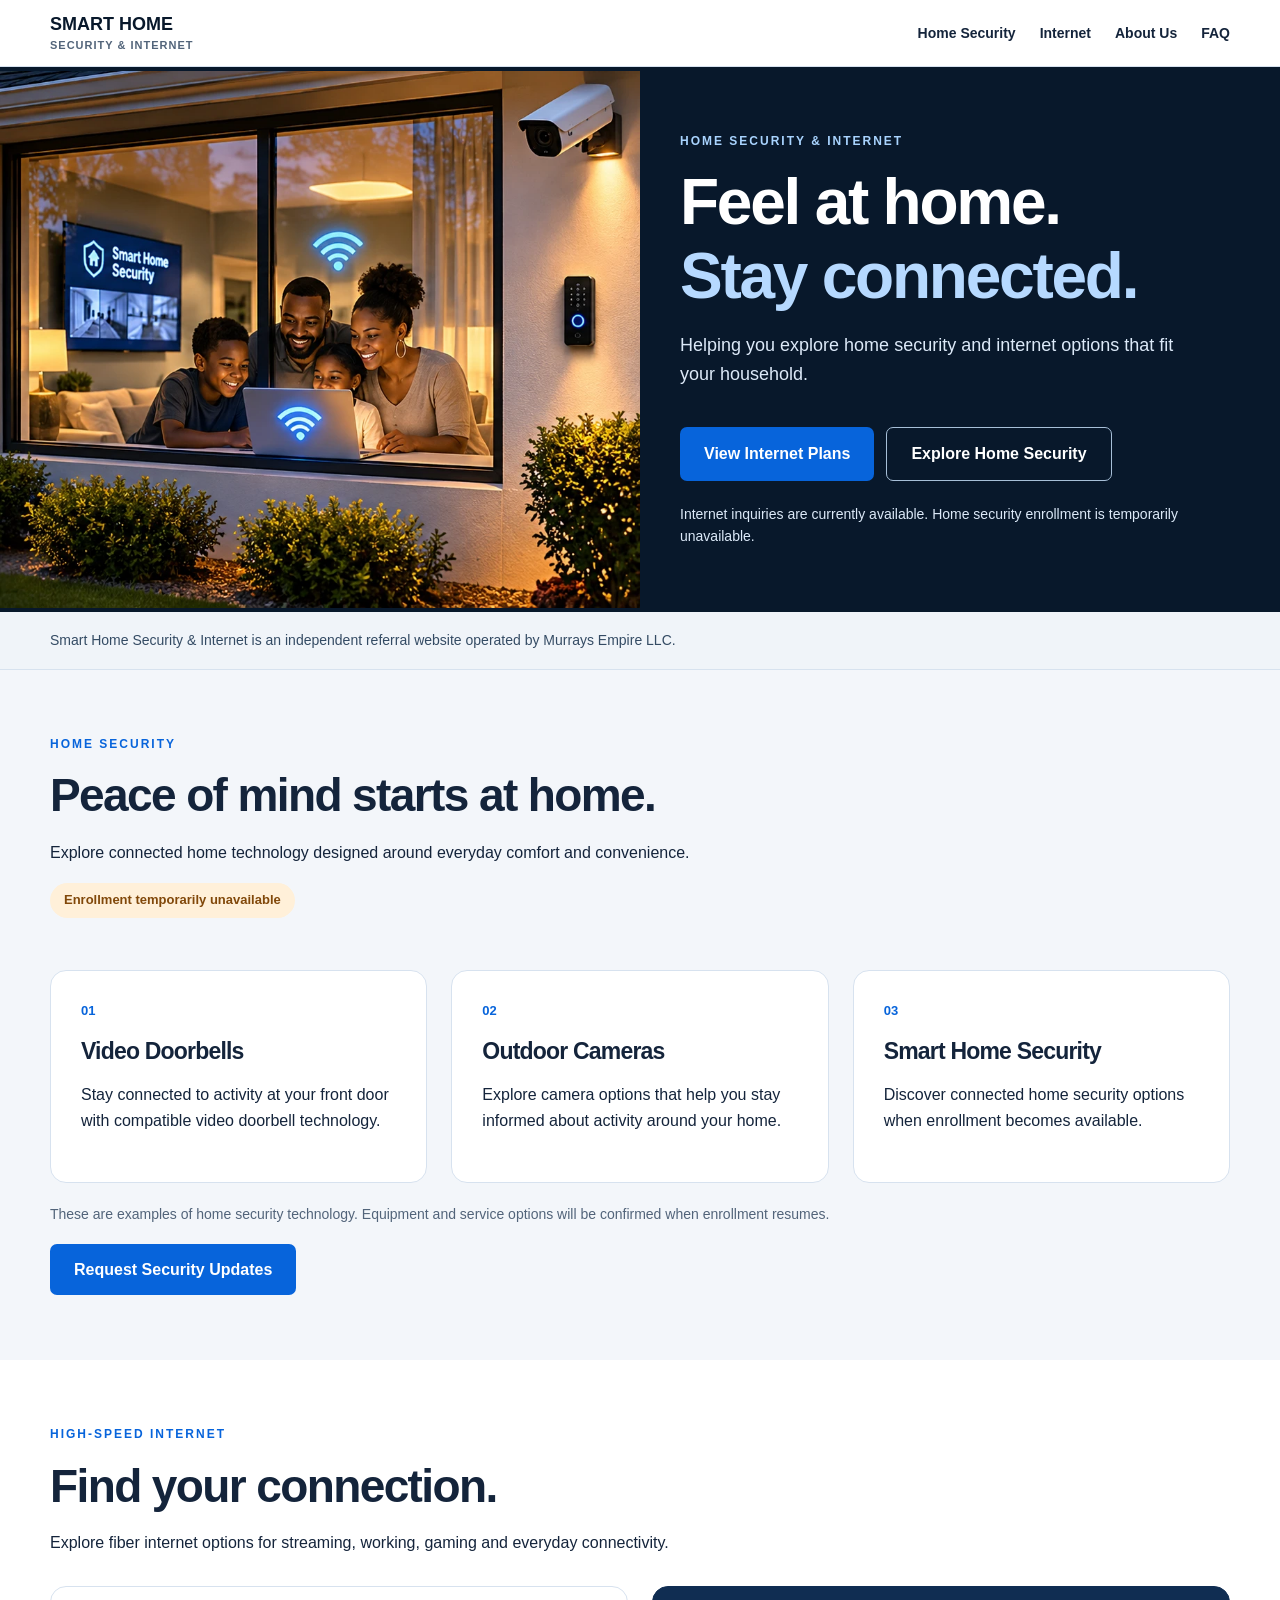
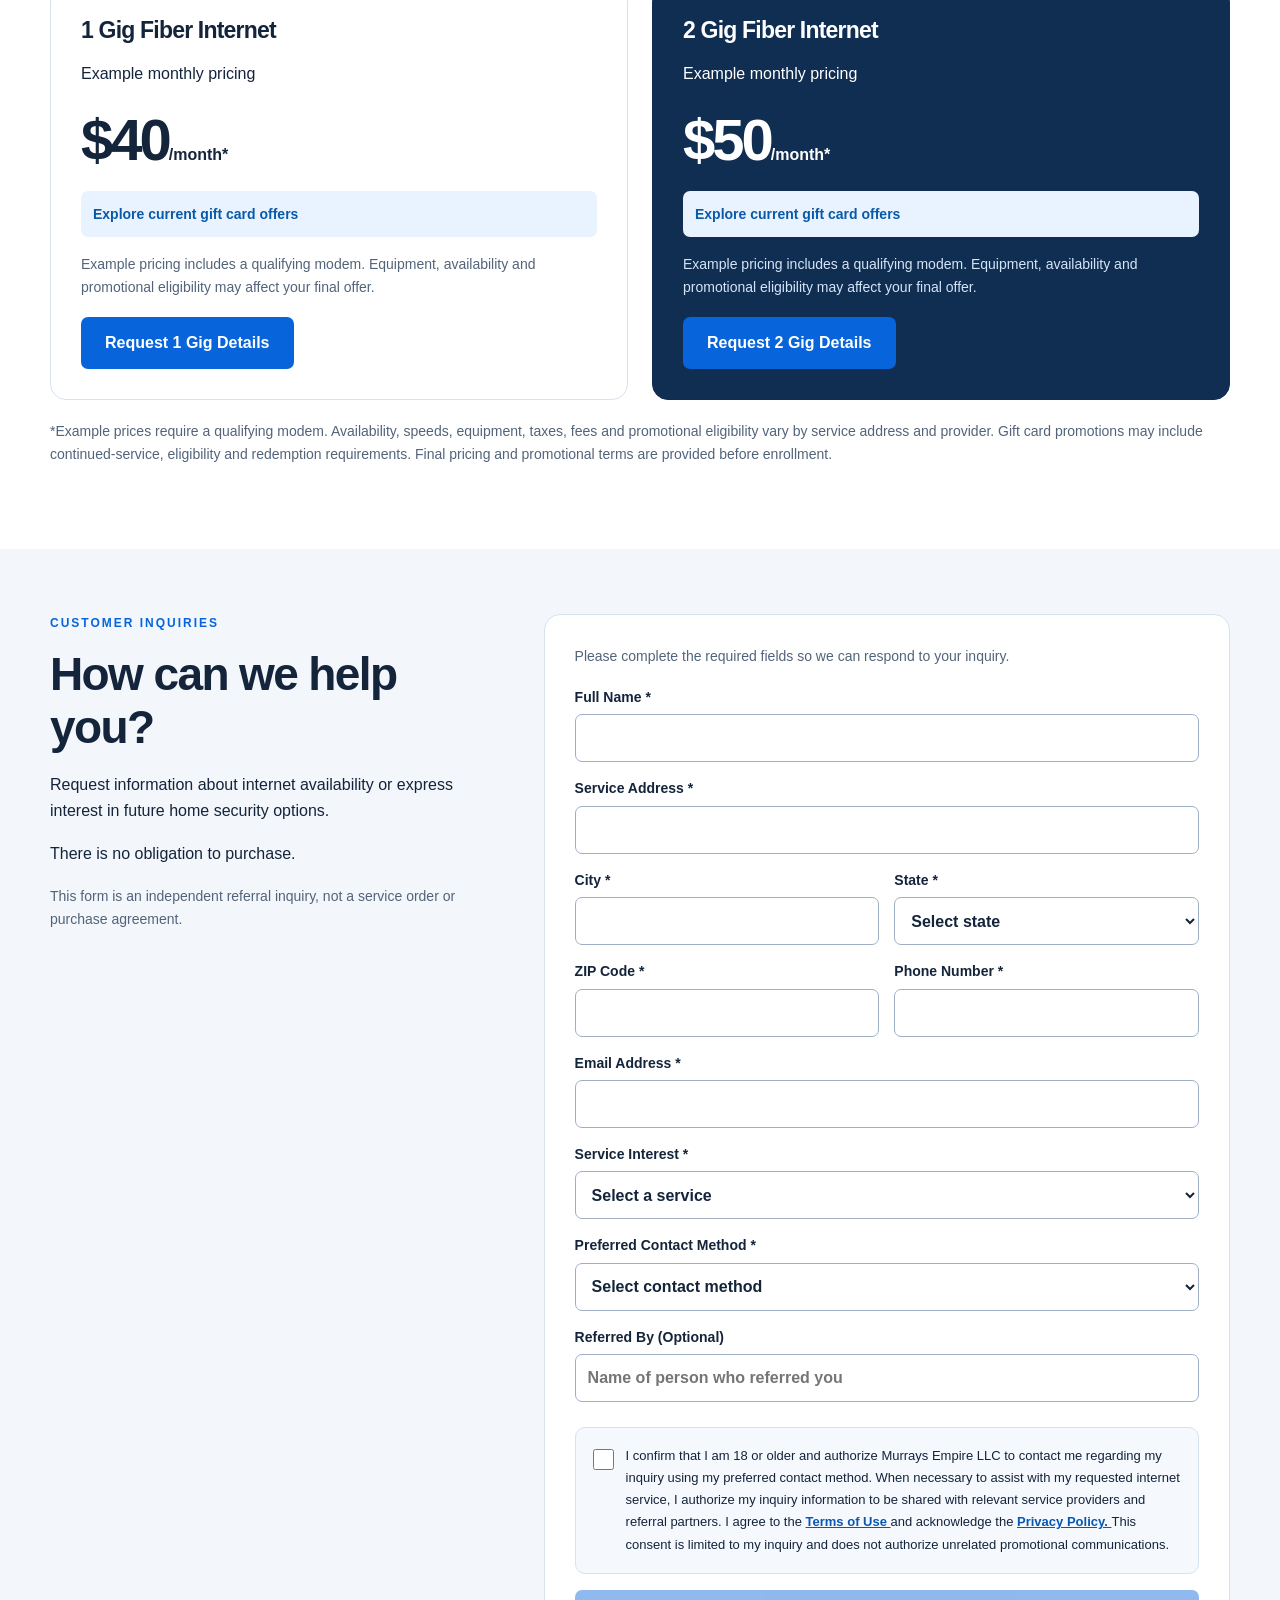
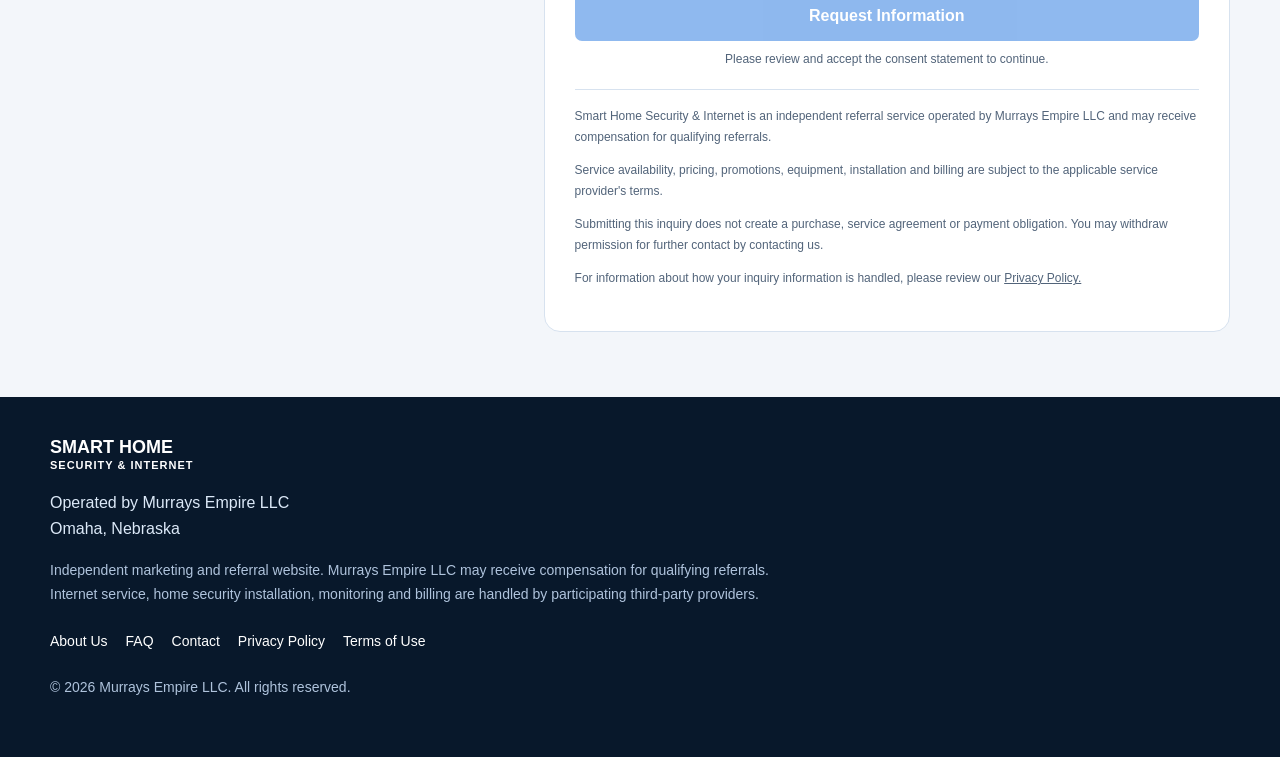
==== commit f6b54386: "Update index.html" ====
--- a/index.html
+++ b/index.html
@@ -13,6 +13,7 @@
 <meta name="theme-color" content="#08182b">
 
 <style>
+
 :root {
     --navy: #08182b;
     --blue: #0764db;
@@ -43,11 +44,16 @@
     color: inherit;
 }
 
-button, input, select {
+button,
+input,
+select {
     font: inherit;
 }
 
-button, a, input, select {
+button,
+a,
+input,
+select {
     -webkit-tap-highlight-color: transparent;
 }
 
@@ -64,14 +70,16 @@
     margin: auto;
 }
 
-h1, h2, h3 {
+h1,
+h2,
+h3 {
     line-height: 1.15;
     letter-spacing: -0.035em;
     margin: 0 0 18px;
 }
 
 h1 {
-    font-size: clamp(40px, 5.5vw, 76px);
+    font-size: clamp(40px, 5vw, 72px);
 }
 
 h2 {
@@ -122,7 +130,7 @@
 }
 
 .button:disabled {
-    opacity: 0.6;
+    opacity: 0.45;
     cursor: not-allowed;
 }
 
@@ -198,7 +206,7 @@
 .mobile-menu summary {
     cursor: pointer;
     list-style: none;
-    padding: 9px;
+    padding: 10px;
     border-radius: 5px;
 }
 
@@ -254,40 +262,39 @@
 /* HERO */
 
 .hero {
-    position: relative;
-    isolation: isolate;
     background: var(--navy);
     color: white;
     overflow: hidden;
 }
 
-.hero-art {
-    position: absolute;
-    inset: 0;
-    z-index: -2;
-    background-image: url("hero.webp");
-    background-size: cover;
-    background-position: center;
-}
-
-.hero::before {
-    content: "";
-    position: absolute;
-    inset: 0;
-    z-index: -1;
-    background: linear-gradient(
-        90deg,
-        #08182b 0%,
-        rgba(8,24,43,.98) 25%,
-        rgba(8,24,43,.85) 43%,
-        rgba(8,24,43,.30) 75%,
-        rgba(8,24,43,.10) 100%
-    );
+.hero-layout {
+    display: grid;
+    grid-template-columns: 1fr 1fr;
+    align-items: stretch;
+    max-width: 1600px;
+    margin: auto;
+}
+
+.hero-image {
+    display: flex;
+    align-items: center;
+    justify-content: center;
+    background: var(--navy);
+    min-width: 0;
+}
+
+.hero-image img {
+    display: block;
+    width: 100%;
+    height: auto;
+    object-fit: contain;
 }
 
 .hero-content {
-    padding: 100px 0;
-    max-width: 650px;
+    display: flex;
+    flex-direction: column;
+    justify-content: center;
+    padding: 65px 40px;
 }
 
 .hero h1 span {
@@ -300,7 +307,7 @@
 
 .hero p {
     color: #dce9f8;
-    max-width: 490px;
+    max-width: 520px;
     font-size: 18px;
 }
 
@@ -308,12 +315,13 @@
     display: flex;
     flex-wrap: wrap;
     gap: 12px;
-    margin: 28px 0 22px;
+    margin: 20px 0 22px;
 }
 
 .hero .hero-note {
     font-size: 14px;
     line-height: 1.6;
+    margin-bottom: 0;
 }
 
 .identity-bar {
@@ -410,10 +418,6 @@
     padding: 12px;
     border-radius: 7px;
     margin: 16px 0;
-}
-
-.about-content {
-    max-width: 800px;
 }
 
 /* CUSTOMER FORM */
@@ -460,29 +464,55 @@
 }
 
 input:focus,
-select:focus {
+select:focus,
+button:focus-visible,
+a:focus-visible,
+summary:focus-visible {
     outline: 2px solid var(--blue);
-    outline-offset: 2px;
-}
-
-.check {
+    outline-offset: 3px;
+}
+
+.consent-box {
     display: flex;
     align-items: flex-start;
-    gap: 10px;
+    gap: 12px;
+    background: #f5f8fc;
+    border: 1px solid var(--border);
+    border-radius: 10px;
+    padding: 17px;
+    margin: 25px 0 16px;
+}
+
+.consent-box input {
+    width: 21px;
+    height: 21px;
+    margin: 4px 0 0;
+    accent-color: var(--blue);
+    flex-shrink: 0;
+    cursor: pointer;
+}
+
+.consent-box label {
+    font-size: 13px;
+    line-height: 1.7;
     font-weight: 400;
-    margin: 18px 0;
-    font-size: 14px;
-}
-
-.check input {
-    width: 19px;
-    height: 19px;
-    flex-shrink: 0;
-    margin-top: 4px;
+    cursor: pointer;
+}
+
+.consent-box a {
+    color: #0757b3;
+    font-weight: 600;
 }
 
 .form-submit {
     width: 100%;
+}
+
+.consent-reminder {
+    font-size: 12px;
+    color: var(--muted);
+    text-align: center;
+    margin: 9px 0 16px;
 }
 
 .form-status {
@@ -491,15 +521,20 @@
     font-weight: 600;
 }
 
-.notice {
-    background: #edf5ff;
-    padding: 14px;
-    border-radius: 8px;
-    font-size: 14px;
-    margin-bottom: 18px;
-}
-
-/* FAQ */
+.legal-disclosure {
+    border-top: 1px solid var(--border);
+    margin-top: 20px;
+    padding-top: 16px;
+    font-size: 12px;
+    line-height: 1.75;
+    color: var(--muted);
+}
+
+.legal-disclosure p {
+    margin-bottom: 12px;
+}
+
+/* POP-UP WINDOWS */
 
 dialog {
     width: min(680px, calc(100% - 32px));
@@ -518,7 +553,7 @@
     background: #08182b99;
 }
 
-.faq-heading {
+.dialog-heading {
     position: sticky;
     top: 0;
     background: white;
@@ -528,14 +563,15 @@
     gap: 12px;
     padding: 20px;
     border-bottom: 1px solid var(--border);
-}
-
-.faq-heading h2 {
+    z-index: 1;
+}
+
+.dialog-heading h2 {
     font-size: 22px;
     margin: 0;
 }
 
-.faq-close {
+.dialog-close {
     border: 1px solid var(--border);
     background: var(--light);
     padding: 9px 13px;
@@ -543,23 +579,46 @@
     color: var(--text);
 }
 
-.faq-content {
-    padding: 12px 24px 24px;
-}
-
-.faq-content details {
+.dialog-content {
+    padding: 24px;
+}
+
+.dialog-content details {
     padding: 18px 0;
     border-bottom: 1px solid var(--border);
 }
 
-.faq-content summary {
+.dialog-content details:last-child {
+    border-bottom: 0;
+}
+
+.dialog-content summary {
     font-weight: 700;
     cursor: pointer;
 }
 
-.faq-content details p {
+.dialog-content details p {
     color: var(--muted);
     margin: 14px 0 0;
+}
+
+.about-dialog-content h3 {
+    font-size: 27px;
+    margin-bottom: 20px;
+}
+
+.about-dialog-content p {
+    color: var(--muted);
+    line-height: 1.8;
+}
+
+.about-ownership {
+    padding: 18px;
+    border-radius: 9px;
+    background: var(--light);
+    border: 1px solid var(--border);
+    font-size: 14px;
+    margin-top: 25px;
 }
 
 /* FOOTER */
@@ -639,22 +698,24 @@
         display: block;
     }
 
-    .hero-art {
-        height: 285px;
-        background-position: center;
-    }
-
-    .hero::before {
-        background: linear-gradient(
-            180deg,
-            rgba(8,24,43,0) 0,
-            rgba(8,24,43,.05) 130px,
-            #08182b 285px
-        );
+    .hero-layout {
+        display: flex;
+        flex-direction: column;
+    }
+
+    .hero-image {
+        padding-top: 12px;
+        width: 100%;
+    }
+
+    .hero-image img {
+        width: 100%;
+        height: auto;
+        object-fit: contain;
     }
 
     .hero-content {
-        padding: 240px 0 35px;
+        padding: 30px 20px 35px;
     }
 
     .hero h1 {
@@ -700,8 +761,12 @@
         font-size: 13px;
     }
 
-    .faq-content {
-        padding: 12px 18px 20px;
+    .dialog-content {
+        padding: 18px;
+    }
+
+    .consent-box {
+        padding: 14px;
     }
 }
 
@@ -717,45 +782,98 @@
 <body>
 
 <header>
-    <nav class="container navigation" aria-label="Main navigation">
+
+    <nav class="container navigation"
+         aria-label="Main navigation">
 
         <a class="wordmark" href="#home">
+
             SMART HOME
+
             <small>SECURITY & INTERNET</small>
+
         </a>
 
         <div class="desktop-nav">
-            <a href="#security">Home Security</a>
-            <a href="#plans">Internet</a>
-            <a href="#about">About Us</a>
-            <button class="nav-button faq-trigger" type="button">
+
+            <a href="#security">
+                Home Security
+            </a>
+
+            <a href="#plans">
+                Internet
+            </a>
+
+            <button class="nav-button dialog-trigger"
+                    data-dialog="aboutDialog"
+                    type="button">
+
+                About Us
+
+            </button>
+
+            <button class="nav-button dialog-trigger"
+                    data-dialog="faqDialog"
+                    type="button">
+
                 FAQ
+
             </button>
+
         </div>
 
-        <details class="mobile-menu" id="mobileMenu">
+        <details class="mobile-menu"
+                 id="mobileMenu">
+
             <summary aria-label="Navigation menu">
-                <span class="menu-icon">
+
+                <span class="menu-icon"
+                      aria-hidden="true">
+
                     <span></span>
                     <span></span>
                     <span></span>
+
                 </span>
+
             </summary>
 
             <div class="menu-panel">
-                <a href="#security">Home Security</a>
-                <a href="#plans">Internet</a>
-                <a href="#about">About Us</a>
-
-                <button class="faq-trigger" type="button">
+
+                <a href="#security">
+                    Home Security
+                </a>
+
+                <a href="#plans">
+                    Internet
+                </a>
+
+                <button class="dialog-trigger"
+                        data-dialog="aboutDialog"
+                        type="button">
+
+                    About Us
+
+                </button>
+
+                <button class="dialog-trigger"
+                        data-dialog="faqDialog"
+                        type="button">
+
                     FAQ
+
                 </button>
 
-                <a href="contact.html">Contact</a>
+                <a href="contact.html">
+                    Contact
+                </a>
+
             </div>
+
         </details>
 
     </nav>
+
 </header>
 
 <main id="home">
@@ -764,79 +882,118 @@
 
     <section class="hero">
 
-        <div class="hero-art" aria-hidden="true"></div>
+        <div class="hero-layout">
+
+            <div class="hero-image">
+
+                <img src="hero.webp"
+                     alt="Modern home with security cameras and a family using connected technology."
+                     fetchpriority="high">
+
+            </div>
+
+            <div class="hero-content">
+
+                <div class="eyebrow">
+
+                    Home Security & Internet
+
+                </div>
+
+                <h1>
+
+                    Feel at home.<br>
+
+                    <span>Stay connected.</span>
+
+                </h1>
+
+                <p>
+
+                    Helping you explore home security
+                    and internet options that fit
+                    your household.
+
+                </p>
+
+                <div class="hero-actions">
+
+                    <a class="button"
+                       href="#plans">
+
+                        View Internet Plans
+
+                    </a>
+
+                    <a class="button secondary"
+                       href="#security">
+
+                        Explore Home Security
+
+                    </a>
+
+                </div>
+
+                <p class="hero-note">
+
+                    Internet inquiries are currently available.
+                    Home security enrollment is temporarily
+                    unavailable.
+
+                </p>
+
+            </div>
+
+        </div>
+
+    </section>
+
+    <!-- BUSINESS IDENTITY -->
+
+    <div class="identity-bar">
 
         <div class="container">
 
-            <div class="hero-content">
-
-                <div class="eyebrow">
-                    Home Security & Internet
-                </div>
-
-                <h1>
-                    Feel at home.<br>
-                    <span>Stay connected.</span>
-                </h1>
-
-                <p>
-                    Helping you explore home security and internet
-                    options that fit your household.
-                </p>
-
-                <div class="hero-actions">
-
-                    <a class="button" href="#plans">
-                        View Internet Plans
-                    </a>
-
-                    <a class="button secondary" href="#security">
-                        Explore Home Security
-                    </a>
-
-                </div>
-
-                <p class="hero-note">
-                    Internet inquiries are currently available.
-                    Home security enrollment is temporarily unavailable.
-                </p>
-
-            </div>
-
-        </div>
-
-    </section>
-
-    <div class="identity-bar">
-        <div class="container">
             Smart Home Security & Internet is an independent
             referral website operated by Murrays Empire LLC.
+
         </div>
+
     </div>
 
     <!-- HOME SECURITY -->
 
-    <section class="section soft" id="security">
+    <section class="section soft"
+             id="security">
 
         <div class="container">
 
             <div class="section-heading">
 
                 <div class="eyebrow">
+
                     Home Security
+
                 </div>
 
                 <h2>
+
                     Peace of mind starts at home.
+
                 </h2>
 
                 <p>
-                    Explore connected home technology designed
-                    around everyday comfort and convenience.
+
+                    Explore connected home technology
+                    designed around everyday comfort
+                    and convenience.
+
                 </p>
 
                 <span class="availability">
+
                     Enrollment temporarily unavailable
+
                 </span>
 
             </div>
@@ -845,55 +1002,81 @@
 
                 <article class="card">
 
-                    <div class="card-number">01</div>
-
-                    <h3>Video Doorbells</h3>
+                    <div class="card-number">
+                        01
+                    </div>
+
+                    <h3>
+                        Video Doorbells
+                    </h3>
 
                     <p>
-                        Stay connected to activity at your front door
-                        with compatible video doorbell technology.
+
+                        Stay connected to activity at
+                        your front door with compatible
+                        video doorbell technology.
+
                     </p>
 
                 </article>
 
                 <article class="card">
 
-                    <div class="card-number">02</div>
-
-                    <h3>Outdoor Cameras</h3>
+                    <div class="card-number">
+                        02
+                    </div>
+
+                    <h3>
+                        Outdoor Cameras
+                    </h3>
 
                     <p>
-                        Explore camera options that help you stay
-                        informed about activity around your home.
+
+                        Explore camera options that help
+                        you stay informed about activity
+                        around your home.
+
                     </p>
 
                 </article>
 
                 <article class="card">
 
-                    <div class="card-number">03</div>
-
-                    <h3>Smart Home Security</h3>
+                    <div class="card-number">
+                        03
+                    </div>
+
+                    <h3>
+                        Smart Home Security
+                    </h3>
 
                     <p>
-                        Discover connected home security options
-                        when enrollment becomes available.
+
+                        Discover connected home security
+                        options when enrollment becomes
+                        available.
+
                     </p>
 
                 </article>
 
             </div>
 
-            <p class="fine" style="margin-top:20px;">
+            <p class="fine"
+               style="margin-top:20px;">
+
                 These are examples of home security technology.
                 Equipment and service options will be confirmed
                 when enrollment resumes.
+
             </p>
 
             <a class="button select-plan"
                href="#request"
                data-plan="Security updates">
+
                 Request Security Updates
+
             </a>
 
         </div>
@@ -902,21 +1085,31 @@
 
     <!-- INTERNET PLANS -->
 
-    <section class="section" id="plans">
+    <section class="section"
+             id="plans">
 
         <div class="container">
 
             <div class="section-heading">
 
                 <div class="eyebrow">
+
                     High-Speed Internet
+
                 </div>
 
-                <h2>Find your connection.</h2>
+                <h2>
+
+                    Find your connection.
+
+                </h2>
 
                 <p>
-                    Explore fiber internet options for streaming,
-                    working, gaming and everyday connectivity.
+
+                    Explore fiber internet options for
+                    streaming, working, gaming and
+                    everyday connectivity.
+
                 </p>
 
             </div>
@@ -925,71 +1118,107 @@
 
                 <article class="card">
 
-                    <h3>1 Gig Fiber Internet</h3>
-
-                    <p>Example monthly pricing</p>
+                    <h3>
+
+                        1 Gig Fiber Internet
+
+                    </h3>
+
+                    <p>
+
+                        Example monthly pricing
+
+                    </p>
 
                     <div class="price">
+
                         $40<small>/month*</small>
+
                     </div>
 
                     <div class="reward">
+
                         Explore current gift card offers
+
                     </div>
 
                     <p class="fine">
-                        Example pricing includes a qualifying modem.
-                        Equipment, availability and promotional
-                        eligibility may affect your final offer.
+
+                        Example pricing includes a qualifying
+                        modem. Equipment, availability and
+                        promotional eligibility may affect
+                        your final offer.
+
                     </p>
 
                     <a class="button select-plan"
                        href="#request"
                        data-plan="1 Gig">
+
                         Request 1 Gig Details
+
                     </a>
 
                 </article>
 
                 <article class="card featured">
 
-                    <h3>2 Gig Fiber Internet</h3>
-
-                    <p>Example monthly pricing</p>
+                    <h3>
+
+                        2 Gig Fiber Internet
+
+                    </h3>
+
+                    <p>
+
+                        Example monthly pricing
+
+                    </p>
 
                     <div class="price">
+
                         $50<small>/month*</small>
+
                     </div>
 
                     <div class="reward">
+
                         Explore current gift card offers
+
                     </div>
 
                     <p class="fine">
-                        Example pricing includes a qualifying modem.
-                        Equipment, availability and promotional
-                        eligibility may affect your final offer.
+
+                        Example pricing includes a qualifying
+                        modem. Equipment, availability and
+                        promotional eligibility may affect
+                        your final offer.
+
                     </p>
 
                     <a class="button select-plan"
                        href="#request"
                        data-plan="2 Gig">
+
                         Request 2 Gig Details
+
                     </a>
 
                 </article>
 
             </div>
 
-            <p class="fine" style="margin-top:20px;">
+            <p class="fine"
+               style="margin-top:20px;">
 
                 *Example prices require a qualifying modem.
                 Availability, speeds, equipment, taxes, fees
                 and promotional eligibility vary by service
-                address and provider. Gift card promotions may
-                include continued-service, eligibility and
-                redemption requirements. Final pricing and
-                promotional terms are provided before enrollment.
+                address and provider. Gift card promotions
+                may include continued-service, eligibility
+                and redemption requirements. Final pricing
+                and promotional terms are provided before
+                enrollment.
 
             </p>
 
@@ -997,66 +1226,47 @@
 
     </section>
 
-    <!-- ABOUT US -->
-
-    <section class="section soft" id="about">
-
-        <div class="container about-content">
-
-            <div class="eyebrow">About Us</div>
-
-            <h2>
-                Here to help you explore your options.
-            </h2>
-
-            <p>
-                Smart Home Security & Internet is operated
-                by Murrays Empire LLC.
-            </p>
-
-            <p>
-                Our mission is to connect households with home
-                security and internet options through independent
-                marketing and referrals.
-            </p>
-
-            <p>
-                We help customers explore available options
-                and connect with participating service providers.
-                Internet service, security installation, monitoring
-                and billing are handled by the applicable providers.
-            </p>
-
-        </div>
-
-    </section>
-
-    <!-- INQUIRY FORM -->
-
-    <section class="section" id="request">
+    <!-- CUSTOMER INQUIRY FORM -->
+
+    <section class="section soft"
+             id="request">
 
         <div class="container form-layout">
 
             <div>
 
                 <div class="eyebrow">
+
                     Customer Inquiries
+
                 </div>
 
-                <h2>How can we help you?</h2>
+                <h2>
+
+                    How can we help you?
+
+                </h2>
 
                 <p>
-                    Request information about internet availability
-                    or express interest in future home security options.
+
+                    Request information about internet
+                    availability or express interest
+                    in future home security options.
+
                 </p>
 
                 <p>
+
                     There is no obligation to purchase.
+
                 </p>
 
                 <p class="fine">
-                    This form is an independent referral inquiry,
-                    not a service order or purchase agreement.
+
+                    This form is an independent referral
+                    inquiry, not a service order or
+                    purchase agreement.
+
                 </p>
 
             </div>
@@ -1076,6 +1286,20 @@
                 <input type="hidden"
                        name="from_name"
                        value="Smart Home Security & Internet">
+
+                <input type="hidden"
+                       name="consent_version"
+                       value="2026-11-17-v1">
+
+                <input type="hidden"
+                       name="consent_timestamp"
+                       id="consentTimestamp"
+                       value="">
+
+                <input type="hidden"
+                       name="consent_statement"
+                       id="consentStatement"
+                       value="">
 
                 <input type="checkbox"
                        name="botcheck"
@@ -1084,13 +1308,16 @@
                        hidden>
 
                 <p class="fine">
-                    Please complete the required fields so we can
-                    respond to your inquiry.
+
+                    Please complete the required fields
+                    so we can respond to your inquiry.
+
                 </p>
 
                 <div class="fields">
 
                     <label class="full">
+
                         Full Name *
 
                         <input type="text"
@@ -1098,9 +1325,11 @@
                                autocomplete="name"
                                maxlength="120"
                                required>
+
                     </label>
 
                     <label class="full">
+
                         Service Address *
 
                         <input type="text"
@@ -1108,27 +1337,42 @@
                                autocomplete="street-address"
                                maxlength="190"
                                required>
+
                     </label>
 
                     <label>
+
                         City *
 
                         <input type="text"
                                name="city"
                                autocomplete="address-level2"
+                               maxlength="100"
                                required>
+
                     </label>
 
                     <label>
+
                         State *
 
-                        <select name="state" required>
-                            <option value="">Select state</option>
-                            <option value="Nebraska">Nebraska</option>
+                        <select name="state"
+                                required>
+
+                            <option value="">
+                                Select state
+                            </option>
+
+                            <option value="Nebraska">
+                                Nebraska
+                            </option>
+
                         </select>
+
                     </label>
 
                     <label>
+
                         ZIP Code *
 
                         <input type="text"
@@ -1138,9 +1382,11 @@
                                pattern="[0-9]{5}"
                                maxlength="5"
                                required>
+
                     </label>
 
                     <label>
+
                         Phone Number *
 
                         <input type="tel"
@@ -1148,18 +1394,23 @@
                                autocomplete="tel"
                                maxlength="30"
                                required>
+
                     </label>
 
                     <label class="full">
+
                         Email Address *
 
                         <input type="email"
                                name="email"
                                autocomplete="email"
+                               maxlength="254"
                                required>
+
                     </label>
 
                     <label class="full">
+
                         Service Interest *
 
                         <select name="plan"
@@ -1167,57 +1418,82 @@
                                 required>
 
                             <option value="">
+
                                 Select a service
+
                             </option>
 
                             <option value="Help me choose">
+
                                 Help Me Choose
+
                             </option>
 
                             <option value="1 Gig">
+
                                 1 Gig Fiber Internet
+
                             </option>
 
                             <option value="2 Gig">
+
                                 2 Gig Fiber Internet
+
                             </option>
 
                             <option value="Security updates">
+
                                 Home Security Updates
+
                             </option>
 
                             <option value="Internet and security updates">
+
                                 Internet and Home Security
+
                             </option>
 
                         </select>
+
                     </label>
 
                     <label class="full">
+
                         Preferred Contact Method *
 
-                        <select name="contact_method" required>
+                        <select name="contact_method"
+                                required>
 
                             <option value="">
+
                                 Select contact method
+
                             </option>
 
                             <option value="Email">
+
                                 Email
+
                             </option>
 
                             <option value="Phone call">
+
                                 Phone Call
+
                             </option>
 
                             <option value="Text message">
+
                                 Text Message
+
                             </option>
 
                         </select>
+
                     </label>
 
                     <label class="full">
+
                         Referred By (Optional)
 
                         <input type="text"
@@ -1229,54 +1505,57 @@
 
                 </div>
 
-                <label class="check">
+                <!-- REQUIRED CUSTOMER CONSENT -->
+
+                <div class="consent-box">
 
                     <input type="checkbox"
-                           name="contact_consent"
-                           value="Yes"
+                           name="customer_consent"
+                           id="customerConsent"
+                           value="Agreed"
                            required>
 
-                    <span>
-                        I am 18 or older and agree to be contacted
-                        by Murrays Empire LLC regarding this inquiry
+                    <label for="customerConsent"
+                           id="consentText">
+
+                        I confirm that I am 18 or older
+                        and authorize Murrays Empire LLC
+                        to contact me regarding my inquiry
                         using my preferred contact method.
-                    </span>
-
-                </label>
-
-                <label class="check" id="sharingLabel">
-
-                    <input type="checkbox"
-                           name="referral_consent"
-                           id="sharingConsent"
-                           value="Yes"
-                           required>
-
-                    <span>
-                        I authorize my inquiry information to be
-                        shared with participating referral partners
-                        and the relevant internet provider for the
-                        purpose of reviewing my requested internet
-                        service.
-                    </span>
-
-                </label>
-
-                <label class="check">
-
-                    <input type="checkbox"
-                           name="terms_consent"
-                           value="Yes"
-                           required>
-
-                    <span>
+
+                        When necessary to assist with my
+                        requested internet service, I
+                        authorize my inquiry information
+                        to be shared with relevant service
+                        providers and referral partners.
+
                         I agree to the
-                        <a href="terms.html">Terms of Use</a>
+
+                        <a href="terms.html"
+                           target="_blank"
+                           rel="noopener">
+
+                            Terms of Use
+
+                        </a>
+
                         and acknowledge the
-                        <a href="privacy-policy.html">Privacy Policy</a>.
-                    </span>
-
-                </label>
+
+                        <a href="privacy-policy.html"
+                           target="_blank"
+                           rel="noopener">
+
+                            Privacy Policy.
+
+                        </a>
+
+                        This consent is limited to my
+                        inquiry and does not authorize
+                        unrelated promotional communications.
+
+                    </label>
+
+                </div>
 
                 <button type="submit"
                         class="button form-submit"
@@ -1287,10 +1566,11 @@
 
                 </button>
 
-                <p class="fine" style="margin-top:15px;">
-
-                    Your inquiry does not create a purchase,
-                    service agreement or payment obligation.
+                <p class="consent-reminder"
+                   id="consentReminder">
+
+                    Please review and accept the consent
+                    statement to continue.
 
                 </p>
 
@@ -1298,10 +1578,63 @@
                      class="form-status"
                      role="status"
                      aria-live="polite">
+
                 </div>
 
+                <!-- REFERRAL AND LEGAL DISCLOSURES -->
+
+                <div class="legal-disclosure">
+
+                    <p>
+
+                        Smart Home Security & Internet is
+                        an independent referral service
+                        operated by Murrays Empire LLC
+                        and may receive compensation for
+                        qualifying referrals.
+
+                    </p>
+
+                    <p>
+
+                        Service availability, pricing,
+                        promotions, equipment, installation
+                        and billing are subject to the
+                        applicable service provider's terms.
+
+                    </p>
+
+                    <p>
+
+                        Submitting this inquiry does not
+                        create a purchase, service agreement
+                        or payment obligation. You may
+                        withdraw permission for further
+                        contact by contacting us.
+
+                    </p>
+
+                    <p>
+
+                        For information about how your
+                        inquiry information is handled,
+                        please review our
+
+                        <a href="privacy-policy.html">
+
+                            Privacy Policy.
+
+                        </a>
+
+                    </p>
+
+                </div>
+
                 <noscript>
-                    Please enable JavaScript to submit your inquiry.
+
+                    Please enable JavaScript to
+                    submit your inquiry.
+
                 </noscript>
 
             </form>
@@ -1327,59 +1660,194 @@
         </div>
 
         <p style="margin-top:18px;">
+
             Operated by Murrays Empire LLC
+
             <br>
+
             Omaha, Nebraska
+
         </p>
 
         <p class="fine">
+
             Independent marketing and referral website.
-            Internet service, home security installation,
-            monitoring and billing are handled by participating
+            Murrays Empire LLC may receive compensation
+            for qualifying referrals. Internet service,
+            home security installation, monitoring and
+            billing are handled by participating
             third-party providers.
+
         </p>
 
         <div class="footer-links">
 
-            <button type="button" class="faq-trigger">
+            <button type="button"
+                    class="dialog-trigger"
+                    data-dialog="aboutDialog">
+
+                About Us
+
+            </button>
+
+            <button type="button"
+                    class="dialog-trigger"
+                    data-dialog="faqDialog">
+
                 FAQ
+
             </button>
 
             <a href="contact.html">
+
                 Contact
+
             </a>
 
             <a href="privacy-policy.html">
+
                 Privacy Policy
+
             </a>
 
             <a href="terms.html">
+
                 Terms of Use
+
             </a>
 
         </div>
 
         <p class="fine">
+
             &copy; 2026 Murrays Empire LLC.
             All rights reserved.
+
         </p>
 
     </div>
 
 </footer>
 
-<!-- FAQ DIALOG -->
-
-<dialog id="faqDialog" aria-labelledby="faqTitle">
-
-    <div class="faq-heading">
+<!-- ABOUT US POP-UP -->
+
+<dialog id="aboutDialog"
+        aria-labelledby="aboutTitle">
+
+    <div class="dialog-heading">
+
+        <h2 id="aboutTitle">
+
+            About Us
+
+        </h2>
+
+        <button class="dialog-close"
+                type="button">
+
+            Close
+
+        </button>
+
+    </div>
+
+    <div class="dialog-content about-dialog-content">
+
+        <div class="eyebrow">
+
+            Smart Home Security & Internet
+
+        </div>
+
+        <h3>
+
+            Here to help you explore your options.
+
+        </h3>
+
+        <p>
+
+            Smart Home Security & Internet is operated
+            by Murrays Empire LLC.
+
+        </p>
+
+        <p>
+
+            Our mission is to connect households with
+            home security and internet options through
+            independent marketing and referrals.
+
+        </p>
+
+        <p>
+
+            We believe exploring services for your home
+            should be straightforward, informative
+            and comfortable.
+
+        </p>
+
+        <p>
+
+            We help customers explore available options
+            and connect with participating service
+            providers.
+
+        </p>
+
+        <p>
+
+            Internet service, security installation,
+            monitoring and billing are handled by the
+            applicable service providers.
+
+        </p>
+
+        <p>
+
+            As an independent referral business,
+            Murrays Empire LLC may receive compensation
+            for qualifying referrals.
+
+        </p>
+
+        <div class="about-ownership">
+
+            <strong>
+
+                Murrays Empire LLC
+
+            </strong>
+
+            <br>
+
+            Omaha, Nebraska
+
+            <br>
+
+            Independent Marketing & Referrals
+
+        </div>
+
+    </div>
+
+</dialog>
+
+<!-- FAQ POP-UP -->
+
+<dialog id="faqDialog"
+        aria-labelledby="faqTitle">
+
+    <div class="dialog-heading">
 
         <h2 id="faqTitle">
+
             Frequently Asked Questions
+
         </h2>
 
-        <button class="faq-close"
-                id="closeFaq"
+        <button class="dialog-close"
                 type="button">
 
             Close
@@ -1388,18 +1856,23 @@
 
     </div>
 
-    <div class="faq-content">
+    <div class="dialog-content">
 
         <details>
 
             <summary>
+
                 Is fiber internet available at my address?
+
             </summary>
 
             <p>
-                Availability depends on your service address.
-                You are welcome to request an address review
-                through our inquiry form.
+
+                Availability depends on your service
+                address. You are welcome to request
+                an address review through our inquiry
+                form.
+
             </p>
 
         </details>
@@ -1407,14 +1880,19 @@
         <details>
 
             <summary>
+
                 When would I receive a promotional gift card?
+
             </summary>
 
             <p>
-                Gift card timing depends on the applicable
-                promotion, eligibility requirements, service
-                period and redemption instructions. These
-                details can be reviewed before enrollment.
+
+                Gift card timing depends on the
+                applicable promotion, eligibility
+                requirements, service period and
+                redemption instructions. These details
+                can be reviewed before enrollment.
+
             </p>
 
         </details>
@@ -1422,14 +1900,19 @@
         <details>
 
             <summary>
+
                 Who provides my internet service?
+
             </summary>
 
             <p>
+
                 Participating internet providers supply,
                 manage and bill for internet service.
-                Murrays Empire LLC assists with independent
-                referrals and customer inquiries.
+                Murrays Empire LLC assists with
+                independent referrals and customer
+                inquiries.
+
             </p>
 
         </details>
@@ -1437,13 +1920,17 @@
         <details>
 
             <summary>
+
                 Is home security currently available?
+
             </summary>
 
             <p>
+
                 Home security enrollment is temporarily
                 unavailable. You are welcome to request
                 information about future options.
+
             </p>
 
         </details>
@@ -1451,17 +1938,91 @@
         <details>
 
             <summary>
+
                 Does requesting information create an obligation?
+
             </summary>
 
             <p>
-                No. Completing our inquiry form does not
-                create a service order, purchase agreement
-                or payment obligation.
+
+                No. Completing our inquiry form does
+                not create a service order, purchase
+                agreement or payment obligation.
+
             </p>
 
         </details>
 
+        <details>
+
+            <summary>
+
+                Does Murrays Empire LLC receive referral compensation?
+
+            </summary>
+
+            <p>
+
+                Murrays Empire LLC may receive
+                compensation for qualifying referrals
+                through participating service providers
+                or referral partners.
+
+            </p>
+
+        </details>
+
+        <details>
+
+            <summary>
+
+                How is my information used?
+
+            </summary>
+
+            <p>
+
+                Your inquiry information is used to
+                respond to your request and, when
+                necessary and authorized, assist
+                with reviewing your requested service.
+
+                Additional information is available
+                in our
+
+                <a href="privacy-policy.html">
+
+                    Privacy Policy.
+
+                </a>
+
+            </p>
+
+        </details>
+
+        <details>
+
+            <summary>
+
+                Can I withdraw my consent to be contacted?
+
+            </summary>
+
+            <p>
+
+                Yes. You may request that we stop
+                contacting you by using our
+
+                <a href="contact.html">
+
+                    Contact page.
+
+                </a>
+
+            </p>
+
+        </details>
+
     </div>
 
 </dialog>
@@ -1472,220 +2033,479 @@
 
 // MOBILE NAVIGATION
 
-const mobileMenu = document.getElementById("mobileMenu");
-
-window.addEventListener("scroll", function () {
+const mobileMenu =
+    document.getElementById("mobileMenu");
+
+function closeMobileMenu() {
 
     if (mobileMenu.open) {
+
         mobileMenu.open = false;
-    }
-
-}, { passive: true });
-
-document.addEventListener("pointerdown", function (event) {
-
-    if (
-        mobileMenu.open &&
-        !mobileMenu.contains(event.target)
-    ) {
-        mobileMenu.open = false;
-    }
-
-});
-
-mobileMenu.querySelectorAll("a, button").forEach(function (item) {
-
-    item.addEventListener("click", function () {
-        mobileMenu.open = false;
+
+    }
+
+}
+
+window.addEventListener(
+    "scroll",
+    closeMobileMenu,
+    { passive: true }
+);
+
+window.addEventListener(
+    "resize",
+    closeMobileMenu
+);
+
+document.addEventListener(
+    "pointerdown",
+    function (event) {
+
+        if (
+            mobileMenu.open &&
+            !mobileMenu.contains(event.target)
+        ) {
+
+            closeMobileMenu();
+
+        }
+
+    }
+);
+
+mobileMenu
+    .querySelectorAll("a, button")
+    .forEach(function (item) {
+
+        item.addEventListener(
+            "click",
+            closeMobileMenu
+        );
+
     });
 
-});
-
-document.addEventListener("keydown", function (event) {
-
-    if (event.key === "Escape" && mobileMenu.open) {
-
-        mobileMenu.open = false;
-
-        mobileMenu.querySelector("summary").focus();
-
-    }
-
-});
-
-// FAQ DIALOG
-
-const faqDialog = document.getElementById("faqDialog");
-
-const closeFaq = document.getElementById("closeFaq");
-
-let faqOpener = null;
-
-document.querySelectorAll(".faq-trigger").forEach(function (button) {
-
-    button.addEventListener("click", function () {
-
-        faqOpener = mobileMenu.contains(button)
-            ? mobileMenu.querySelector("summary")
-            : button;
-
-        mobileMenu.open = false;
-
-        faqDialog.showModal();
-
-        closeFaq.focus();
-
-    });
-
-});
-
-closeFaq.addEventListener("click", function () {
-    faqDialog.close();
-});
-
-faqDialog.addEventListener("close", function () {
-
-    if (faqOpener) {
-        faqOpener.focus();
-    }
-
-});
-
-faqDialog.addEventListener("click", function (event) {
-
-    if (event.target === faqDialog) {
-
-        const bounds = faqDialog.getBoundingClientRect();
-
-        const outside =
-            event.clientX < bounds.left ||
-            event.clientX > bounds.right ||
-            event.clientY < bounds.top ||
-            event.clientY > bounds.bottom;
-
-        if (outside) {
-            faqDialog.close();
+document.addEventListener(
+    "keydown",
+    function (event) {
+
+        if (
+            event.key === "Escape" &&
+            mobileMenu.open
+        ) {
+
+            closeMobileMenu();
+
+            mobileMenu
+                .querySelector("summary")
+                .focus();
+
         }
 
     }
-
-});
-
-// SERVICE SELECTION
-
-const servicePlan = document.getElementById("servicePlan");
-
-const sharingConsent = document.getElementById("sharingConsent");
-
-const sharingLabel = document.getElementById("sharingLabel");
-
-function updateConsent() {
-
-    const securityOnly =
-        servicePlan.value === "Security updates";
-
-    sharingLabel.hidden = securityOnly;
-
-    sharingConsent.disabled = securityOnly;
-
-    sharingConsent.required = !securityOnly;
-
-    if (securityOnly) {
-        sharingConsent.checked = false;
-    }
-
-}
-
-document.querySelectorAll(".select-plan").forEach(function (button) {
-
-    button.addEventListener("click", function () {
-
-        servicePlan.value = button.dataset.plan;
-
-        updateConsent();
-
-    });
-
-});
-
-servicePlan.addEventListener("change", updateConsent);
-
-updateConsent();
-
-// WEB3FORMS CUSTOMER INQUIRY
-
-const leadForm = document.getElementById("leadForm");
-
-const submitButton = document.getElementById("submitButton");
-
-const formStatus = document.getElementById("formStatus");
-
-submitButton.disabled = false;
-
-leadForm.addEventListener("submit", async function (event) {
-
-    event.preventDefault();
-
-    if (!leadForm.reportValidity()) {
-        return;
-    }
-
-    submitButton.disabled = true;
-
-    submitButton.textContent = "Sending Inquiry...";
-
-    formStatus.textContent = "";
-
-    try {
-
-        const formData = new FormData(leadForm);
-
-        const response = await fetch(
-            "https://api.web3forms.com/submit",
-            {
-                method: "POST",
-                body: formData
+);
+
+// FAQ AND ABOUT US POP-UPS
+
+const dialogs =
+    document.querySelectorAll("dialog");
+
+const dialogOpeners =
+    new WeakMap();
+
+document
+    .querySelectorAll(".dialog-trigger")
+    .forEach(function (button) {
+
+        button.addEventListener(
+            "click",
+            function () {
+
+                const dialog =
+                    document.getElementById(
+                        button.dataset.dialog
+                    );
+
+                if (!dialog) {
+                    return;
+                }
+
+                const opener =
+                    mobileMenu.contains(button)
+                    ? mobileMenu.querySelector("summary")
+                    : button;
+
+                dialogOpeners.set(
+                    dialog,
+                    opener
+                );
+
+                closeMobileMenu();
+
+                dialogs.forEach(function (otherDialog) {
+
+                    if (
+                        otherDialog !== dialog &&
+                        otherDialog.open
+                    ) {
+
+                        otherDialog.close();
+
+                    }
+
+                });
+
+                if (!dialog.open) {
+
+                    dialog.showModal();
+
+                }
+
+                document.body.style.overflow =
+                    "hidden";
+
+                dialog
+                    .querySelector(".dialog-close")
+                    .focus();
+
             }
         );
 
-        const result = await response.json();
-
-        if (response.ok && result.success) {
-
-            formStatus.style.color = "#176b3a";
+    });
+
+dialogs.forEach(function (dialog) {
+
+    dialog
+        .querySelector(".dialog-close")
+        .addEventListener(
+            "click",
+            function () {
+
+                dialog.close();
+
+            }
+        );
+
+    dialog.addEventListener(
+        "close",
+        function () {
+
+            const stillOpen =
+                Array.from(dialogs).some(
+                    function (item) {
+                        return item.open;
+                    }
+                );
+
+            if (!stillOpen) {
+
+                document.body.style.overflow =
+                    "";
+
+                const opener =
+                    dialogOpeners.get(dialog);
+
+                if (opener) {
+
+                    opener.focus();
+
+                }
+
+            }
+
+        }
+    );
+
+    dialog.addEventListener(
+        "click",
+        function (event) {
+
+            if (event.target !== dialog) {
+                return;
+            }
+
+            const bounds =
+                dialog.getBoundingClientRect();
+
+            const outside =
+                event.clientX < bounds.left ||
+                event.clientX > bounds.right ||
+                event.clientY < bounds.top ||
+                event.clientY > bounds.bottom;
+
+            if (outside) {
+
+                dialog.close();
+
+            }
+
+        }
+    );
+
+});
+
+// CUSTOMER FORM
+
+const leadForm =
+    document.getElementById("leadForm");
+
+const submitButton =
+    document.getElementById("submitButton");
+
+const servicePlan =
+    document.getElementById("servicePlan");
+
+const customerConsent =
+    document.getElementById("customerConsent");
+
+const consentReminder =
+    document.getElementById("consentReminder");
+
+const consentTimestamp =
+    document.getElementById("consentTimestamp");
+
+const consentStatement =
+    document.getElementById("consentStatement");
+
+const consentText =
+    document.getElementById("consentText");
+
+const formStatus =
+    document.getElementById("formStatus");
+
+let isSubmitting = false;
+
+// REQUIRED CHECKBOX CONTROL
+
+function updateSubmitButton() {
+
+    submitButton.disabled =
+        isSubmitting ||
+        !customerConsent.checked;
+
+    consentReminder.hidden =
+        customerConsent.checked;
+
+}
+
+customerConsent.addEventListener(
+    "change",
+    function () {
+
+        if (customerConsent.checked) {
+
+            consentTimestamp.value =
+                new Date().toISOString();
+
+            consentStatement.value =
+                consentText.textContent
+                    .replace(/\s+/g, " ")
+                    .trim();
+
+        } else {
+
+            consentTimestamp.value = "";
+
+            consentStatement.value = "";
+
+        }
+
+        updateSubmitButton();
+
+    }
+);
+
+// SERVICE SELECTION
+
+document
+    .querySelectorAll(".select-plan")
+    .forEach(function (button) {
+
+        button.addEventListener(
+            "click",
+            function () {
+
+                if (
+                    servicePlan.value !==
+                    button.dataset.plan
+                ) {
+
+                    servicePlan.value =
+                        button.dataset.plan;
+
+                    resetConsent();
+
+                }
+
+            }
+        );
+
+    });
+
+function resetConsent() {
+
+    customerConsent.checked = false;
+
+    consentTimestamp.value = "";
+
+    consentStatement.value = "";
+
+    updateSubmitButton();
+
+}
+
+servicePlan.addEventListener(
+    "change",
+    resetConsent
+);
+
+leadForm
+    .querySelector('[name="contact_method"]')
+    .addEventListener(
+        "change",
+        resetConsent
+    );
+
+// START WITH CONSENT UNCHECKED
+
+resetConsent();
+
+window.addEventListener(
+    "pageshow",
+    function (event) {
+
+        if (event.persisted) {
+
+            resetConsent();
+
+        }
+
+    }
+);
+
+// WEB3FORMS CUSTOMER INQUIRY
+
+leadForm.addEventListener(
+    "submit",
+    async function (event) {
+
+        event.preventDefault();
+
+        if (isSubmitting) {
+            return;
+        }
+
+        if (
+            !customerConsent.checked ||
+            !leadForm.reportValidity()
+        ) {
+
+            updateSubmitButton();
+
+            return;
+
+        }
+
+        if (!consentTimestamp.value) {
+
+            consentTimestamp.value =
+                new Date().toISOString();
+
+        }
+
+        consentStatement.value =
+            consentText.textContent
+                .replace(/\s+/g, " ")
+                .trim();
+
+        isSubmitting = true;
+
+        updateSubmitButton();
+
+        submitButton.textContent =
+            "Sending Inquiry...";
+
+        formStatus.textContent = "";
+
+        let timeoutId;
+
+        try {
+
+            const formData =
+                new FormData(leadForm);
+
+            const controller =
+                new AbortController();
+
+            timeoutId = setTimeout(
+                function () {
+
+                    controller.abort();
+
+                },
+                20000
+            );
+
+            const response =
+                await fetch(
+                    "https://api.web3forms.com/submit",
+                    {
+                        method: "POST",
+                        body: formData,
+                        signal: controller.signal
+                    }
+                );
+
+            const result =
+                await response.json();
+
+            if (
+                response.ok &&
+                result.success
+            ) {
+
+                formStatus.style.color =
+                    "#176b3a";
+
+                formStatus.textContent =
+                    "Thank you. Your inquiry has been received.";
+
+                leadForm.reset();
+
+                resetConsent();
+
+            } else {
+
+                formStatus.style.color =
+                    "#9d2525";
+
+                formStatus.textContent =
+                    "We were unable to send your inquiry. Please try again.";
+
+            }
+
+        } catch (error) {
+
+            formStatus.style.color =
+                "#9d2525";
 
             formStatus.textContent =
-                "Thank you. Your inquiry has been received.";
-
-            leadForm.reset();
-
-            updateConsent();
-
-        } else {
-
-            formStatus.style.color = "#9d2525";
-
-            formStatus.textContent =
-                "We were unable to send your inquiry. Please try again.";
+                "We could not confirm that your inquiry was received. Please contact us if you are unsure before submitting again.";
+
+        } finally {
+
+            clearTimeout(timeoutId);
+
+            isSubmitting = false;
+
+            submitButton.textContent =
+                "Request Information";
+
+            updateSubmitButton();
 
         }
 
-    } catch (error) {
-
-        formStatus.style.color = "#9d2525";
-
-        formStatus.textContent =
-            "Your inquiry could not be sent. Please check your connection and try again.";
-
-    } finally {
-
-        submitButton.disabled = false;
-
-        submitButton.textContent = "Request Information";
-
-    }
-
-});
+    }
+);
 
 </script>
 
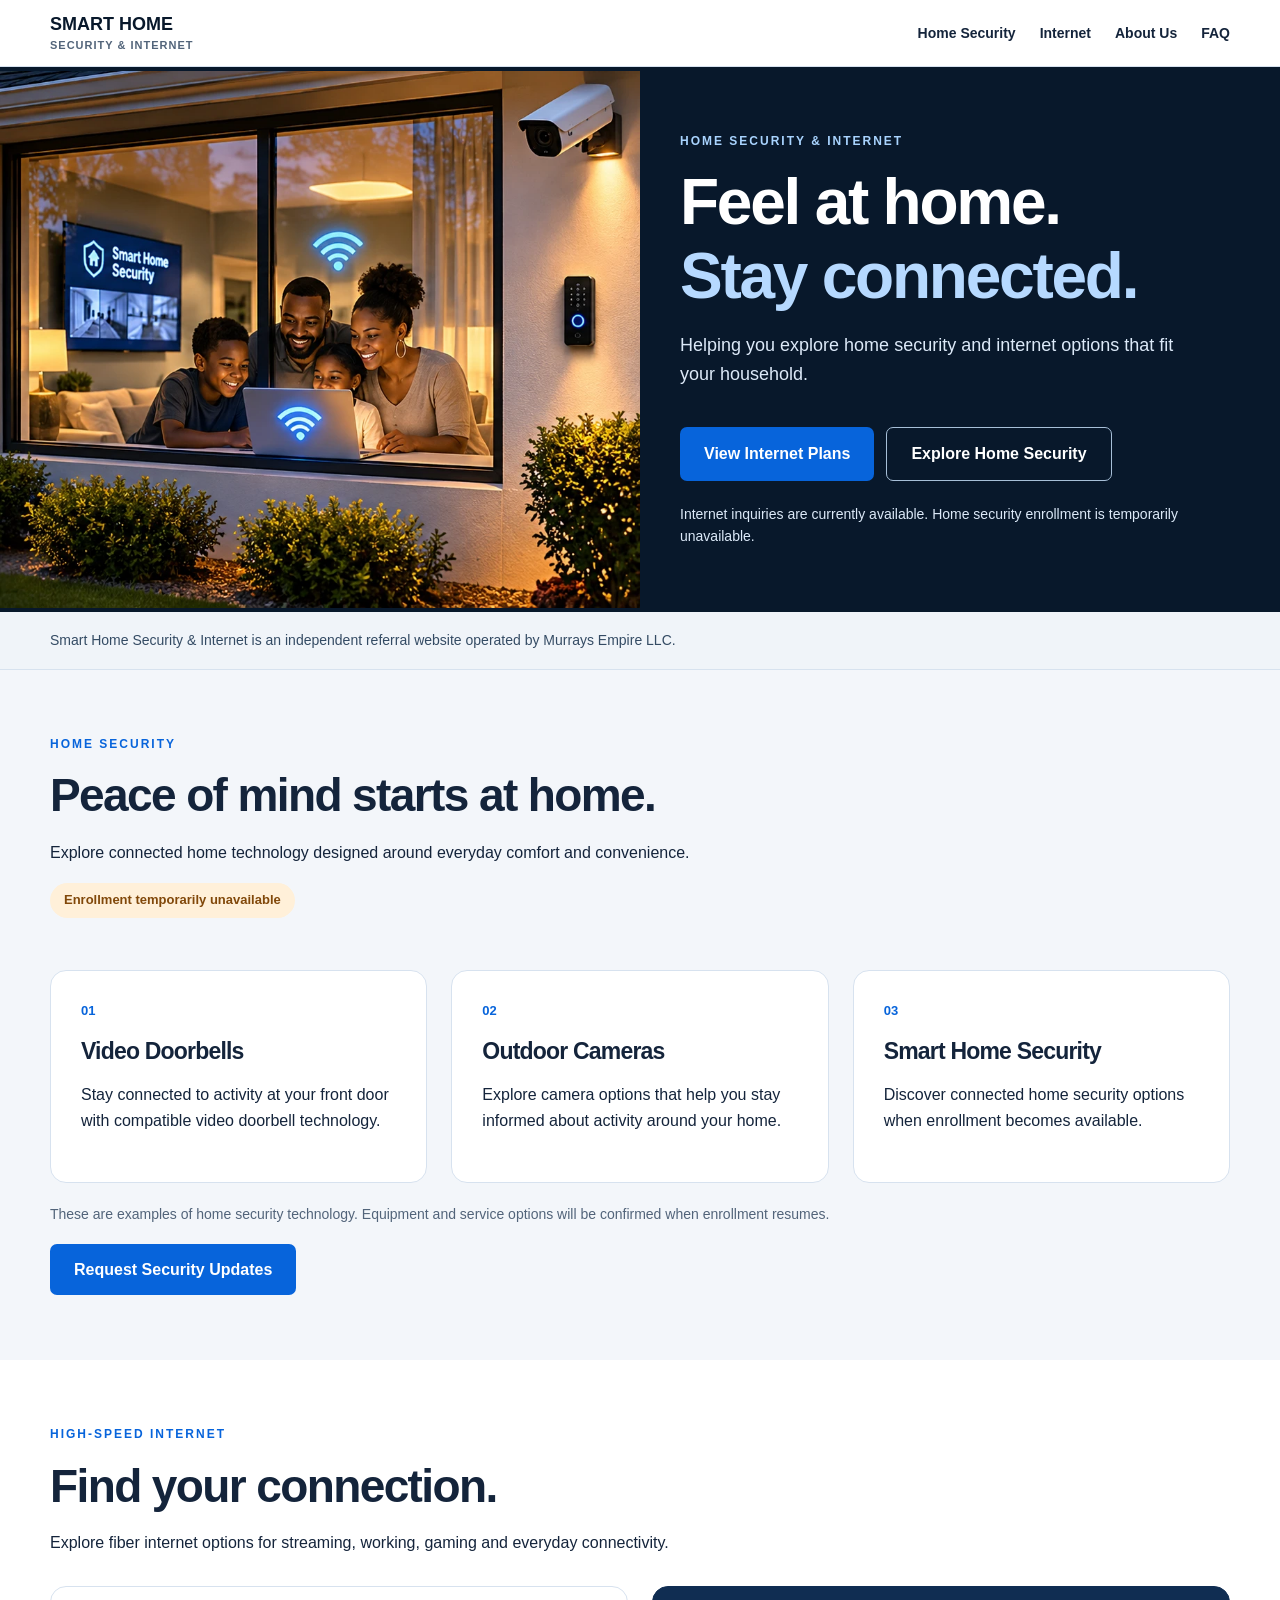
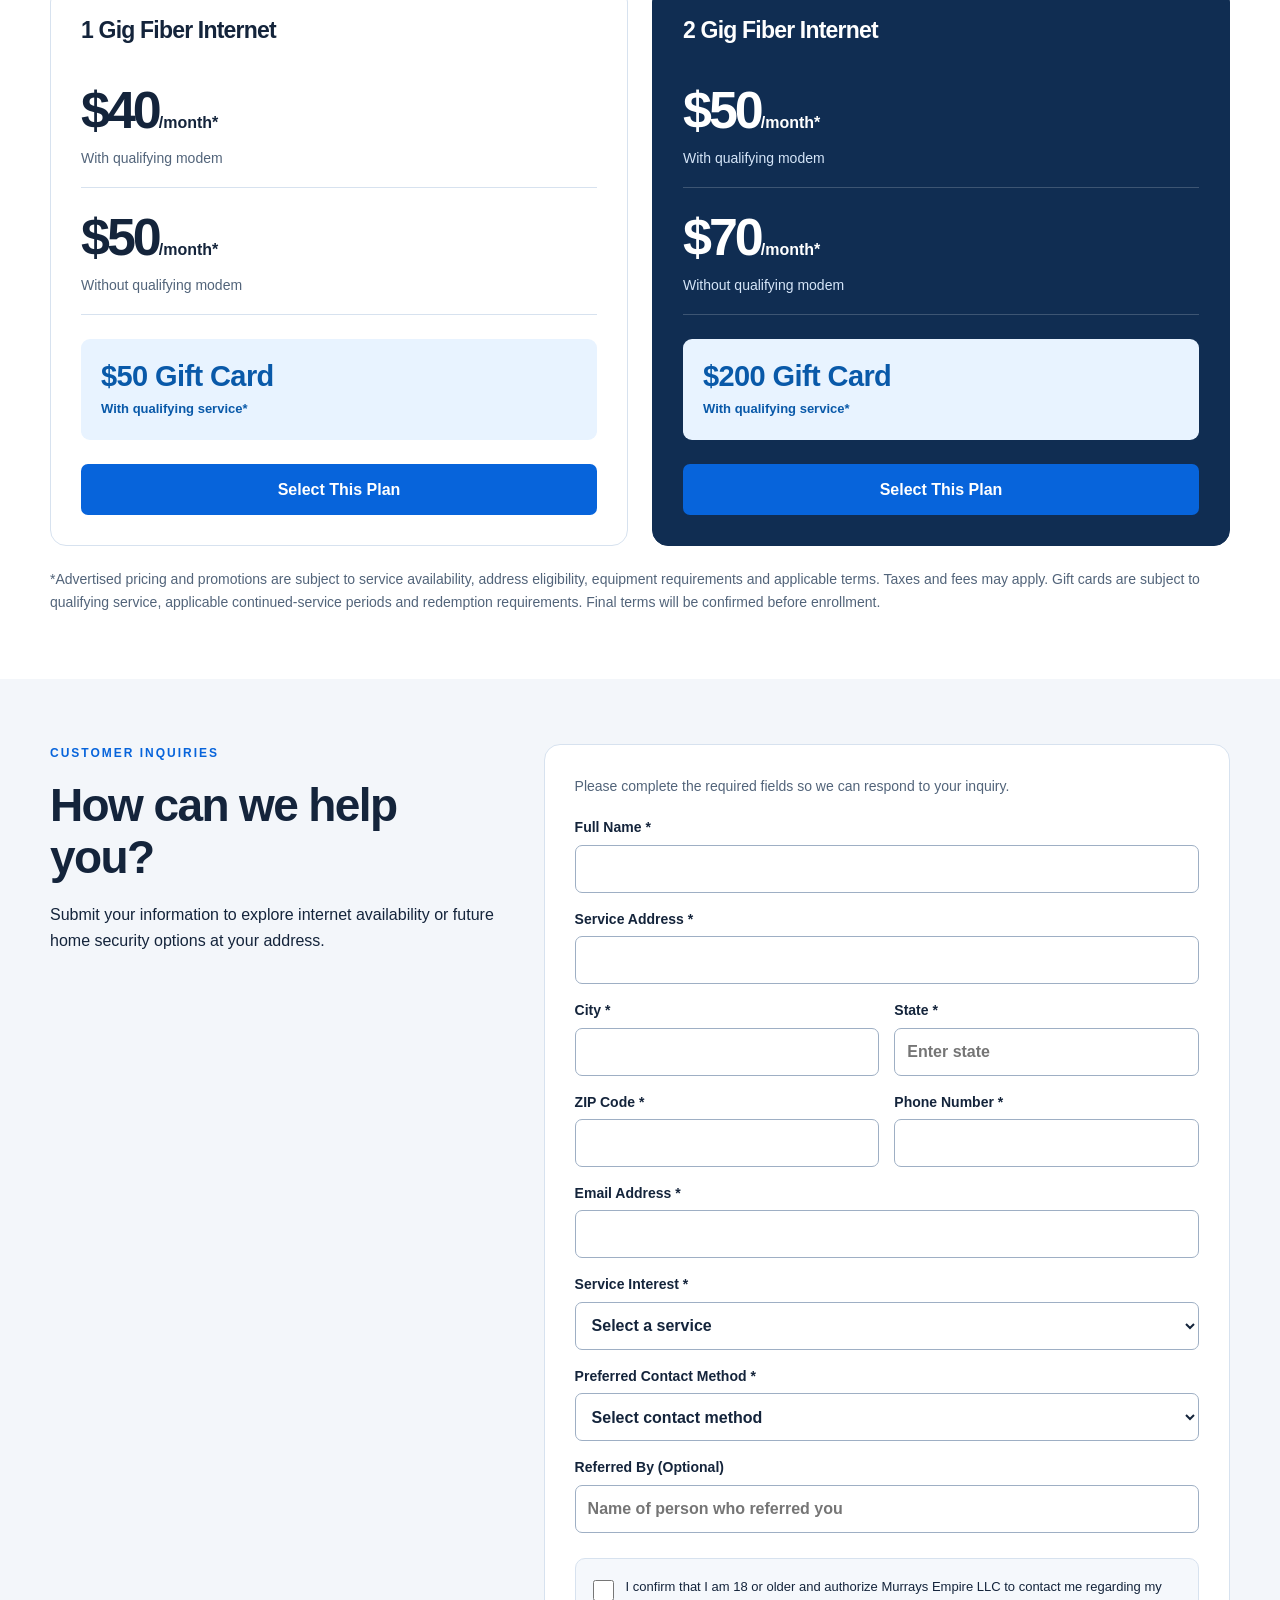
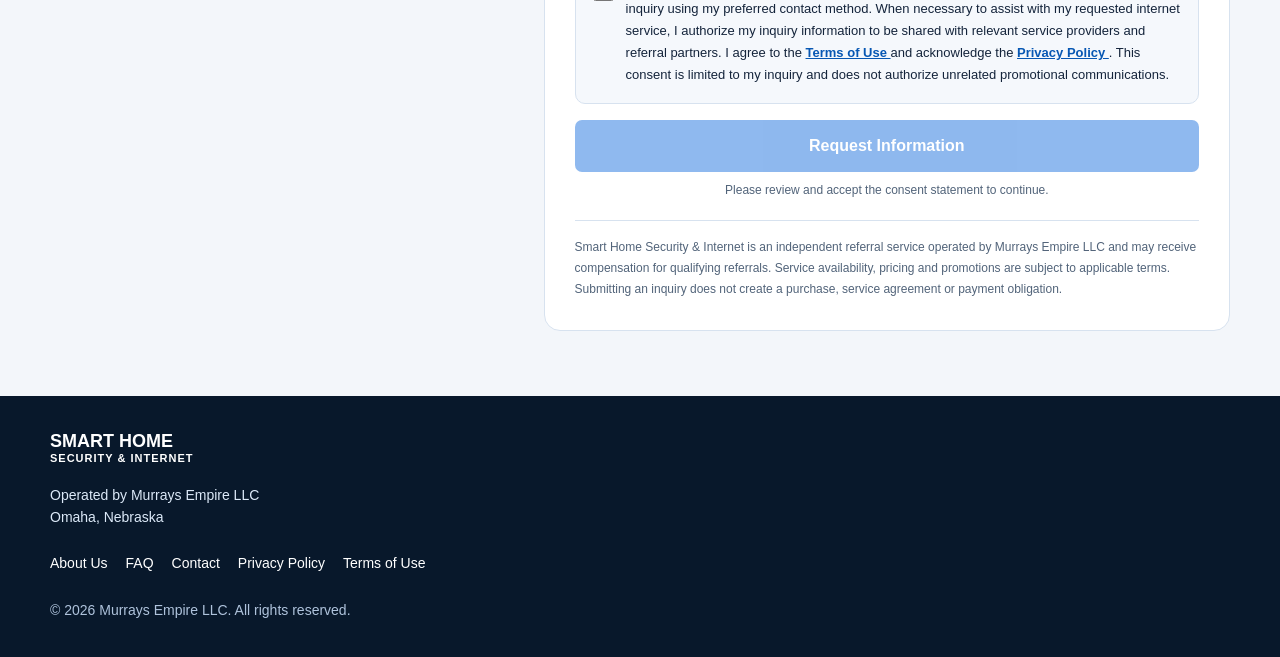
==== commit 2a8e005e: "Update index.html" ====
--- a/index.html
+++ b/index.html
@@ -332,7 +332,7 @@
     color: #344b64;
 }
 
-/* CONTENT */
+/* MAIN CONTENT */
 
 .section {
     padding: 65px 0;
@@ -387,6 +387,13 @@
     margin-bottom: 22px;
 }
 
+/* INTERNET PLAN CARDS */
+
+.plan-card {
+    display: flex;
+    flex-direction: column;
+}
+
 .featured {
     background: #102d52;
     border-color: #102d52;
@@ -397,27 +404,67 @@
     color: #d5e5f8;
 }
 
+.price-row {
+    padding: 18px 0;
+    border-bottom: 1px solid var(--border);
+}
+
+.featured .price-row {
+    border-color: #ffffff30;
+}
+
 .price {
-    font-size: 58px;
+    font-size: 52px;
     line-height: 1.2;
     letter-spacing: -3px;
     font-weight: 800;
-    margin: 10px 0;
 }
 
 .price small {
     font-size: 16px;
     letter-spacing: 0;
+    font-weight: 600;
+}
+
+.price-description {
+    font-size: 14px;
+    color: var(--muted);
+    margin-top: 5px;
+}
+
+.featured .price-description {
+    color: #d5e5f8;
 }
 
 .reward {
     background: #e8f3ff;
     color: #0959a9;
-    font-size: 14px;
-    font-weight: 700;
-    padding: 12px;
-    border-radius: 7px;
-    margin: 16px 0;
+    padding: 20px;
+    border-radius: 9px;
+    margin: 24px 0;
+}
+
+.reward-amount {
+    font-size: 29px;
+    font-weight: 800;
+    letter-spacing: -0.6px;
+    line-height: 1.2;
+}
+
+.reward-description {
+    font-size: 13px;
+    font-weight: 600;
+    margin-top: 5px;
+}
+
+.plan-card .button {
+    width: 100%;
+    margin-top: auto;
+}
+
+.plan-disclaimer {
+    margin-top: 22px;
+    margin-bottom: 0;
 }
 
 /* CUSTOMER FORM */
@@ -521,6 +568,10 @@
     font-weight: 600;
 }
 
+.form-status:empty {
+    display: none;
+}
+
 .legal-disclosure {
     border-top: 1px solid var(--border);
     margin-top: 20px;
@@ -531,7 +582,7 @@
 }
 
 .legal-disclosure p {
-    margin-bottom: 12px;
+    margin: 0;
 }
 
 /* POP-UP WINDOWS */
@@ -626,7 +677,7 @@
 footer {
     background: var(--navy);
     color: #dce9f8;
-    padding: 40px 0;
+    padding: 35px 0;
 }
 
 .footer-brand {
@@ -645,6 +696,13 @@
 footer .fine {
     color: #afc3dc;
     max-width: 760px;
+    margin-bottom: 0;
+}
+
+.footer-ownership {
+    font-size: 14px;
+    margin-top: 18px;
+    margin-bottom: 0;
 }
 
 .footer-links {
@@ -754,7 +812,7 @@
     }
 
     .price {
-        font-size: 48px;
+        font-size: 46px;
     }
 
     .identity-bar {
@@ -768,9 +826,18 @@
     .consent-box {
         padding: 14px;
     }
+
+    .reward-amount {
+        font-size: 26px;
+    }
+
+    .footer-links {
+        gap: 12px 18px;
+    }
 }
 
 @media (prefers-reduced-motion: reduce) {
+
     html {
         scroll-behavior: auto;
     }
@@ -780,6 +847,8 @@
 </head>
 
 <body>
+
+<!-- HEADER -->
 
 <header>
 
@@ -1116,7 +1185,9 @@
 
             <div class="grid-two">
 
-                <article class="card">
+                <!-- 1 GIG PLAN -->
+
+                <article class="card plan-card">
 
                     <h3>
 
@@ -1124,44 +1195,68 @@
 
                     </h3>
 
-                    <p>
-
-                        Example monthly pricing
-
-                    </p>
-
-                    <div class="price">
-
-                        $40<small>/month*</small>
+                    <div class="price-row">
+
+                        <div class="price">
+
+                            $40<small>/month*</small>
+
+                        </div>
+
+                        <div class="price-description">
+
+                            With qualifying modem
+
+                        </div>
 
                     </div>
 
+                    <div class="price-row">
+
+                        <div class="price">
+
+                            $50<small>/month*</small>
+
+                        </div>
+
+                        <div class="price-description">
+
+                            Without qualifying modem
+
+                        </div>
+
+                    </div>
+
                     <div class="reward">
 
-                        Explore current gift card offers
+                        <div class="reward-amount">
+
+                            $50 Gift Card
+
+                        </div>
+
+                        <div class="reward-description">
+
+                            With qualifying service*
+
+                        </div>
 
                     </div>
-
-                    <p class="fine">
-
-                        Example pricing includes a qualifying
-                        modem. Equipment, availability and
-                        promotional eligibility may affect
-                        your final offer.
-
-                    </p>
 
                     <a class="button select-plan"
                        href="#request"
-                       data-plan="1 Gig">
-
-                        Request 1 Gig Details
+                       data-plan="1 Gig"
+                       aria-label="Select 1 Gig Fiber Internet">
+
+                        Select This Plan
 
                     </a>
 
                 </article>
 
-                <article class="card featured">
+                <!-- 2 GIG PLAN -->
+
+                <article class="card plan-card featured">
 
                     <h3>
 
@@ -1169,38 +1264,60 @@
 
                     </h3>
 
-                    <p>
-
-                        Example monthly pricing
-
-                    </p>
-
-                    <div class="price">
-
-                        $50<small>/month*</small>
+                    <div class="price-row">
+
+                        <div class="price">
+
+                            $50<small>/month*</small>
+
+                        </div>
+
+                        <div class="price-description">
+
+                            With qualifying modem
+
+                        </div>
 
                     </div>
 
+                    <div class="price-row">
+
+                        <div class="price">
+
+                            $70<small>/month*</small>
+
+                        </div>
+
+                        <div class="price-description">
+
+                            Without qualifying modem
+
+                        </div>
+
+                    </div>
+
                     <div class="reward">
 
-                        Explore current gift card offers
+                        <div class="reward-amount">
+
+                            $200 Gift Card
+
+                        </div>
+
+                        <div class="reward-description">
+
+                            With qualifying service*
+
+                        </div>
 
                     </div>
-
-                    <p class="fine">
-
-                        Example pricing includes a qualifying
-                        modem. Equipment, availability and
-                        promotional eligibility may affect
-                        your final offer.
-
-                    </p>
 
                     <a class="button select-plan"
                        href="#request"
-                       data-plan="2 Gig">
-
-                        Request 2 Gig Details
+                       data-plan="2 Gig"
+                       aria-label="Select 2 Gig Fiber Internet">
+
+                        Select This Plan
 
                     </a>
 
@@ -1208,17 +1325,16 @@
 
             </div>
 
-            <p class="fine"
-               style="margin-top:20px;">
-
-                *Example prices require a qualifying modem.
-                Availability, speeds, equipment, taxes, fees
-                and promotional eligibility vary by service
-                address and provider. Gift card promotions
-                may include continued-service, eligibility
-                and redemption requirements. Final pricing
-                and promotional terms are provided before
-                enrollment.
+            <p class="fine plan-disclaimer">
+
+                *Advertised pricing and promotions are subject
+                to service availability, address eligibility,
+                equipment requirements and applicable terms.
+                Taxes and fees may apply. Gift cards are
+                subject to qualifying service, applicable
+                continued-service periods and redemption
+                requirements. Final terms will be confirmed
+                before enrollment.
 
             </p>
 
@@ -1249,23 +1365,9 @@
 
                 <p>
 
-                    Request information about internet
-                    availability or express interest
-                    in future home security options.
-
-                </p>
-
-                <p>
-
-                    There is no obligation to purchase.
-
-                </p>
-
-                <p class="fine">
-
-                    This form is an independent referral
-                    inquiry, not a service order or
-                    purchase agreement.
+                    Submit your information to explore
+                    internet availability or future
+                    home security options at your address.
 
                 </p>
 
@@ -1352,22 +1454,19 @@
 
                     </label>
 
+                    <!-- MANUAL STATE ENTRY -->
+
                     <label>
 
                         State *
 
-                        <select name="state"
-                                required>
-
-                            <option value="">
-                                Select state
-                            </option>
-
-                            <option value="Nebraska">
-                                Nebraska
-                            </option>
-
-                        </select>
+                        <input type="text"
+                               name="state"
+                               autocomplete="address-level1"
+                               autocapitalize="words"
+                               maxlength="50"
+                               placeholder="Enter state"
+                               required>
 
                     </label>
 
@@ -1545,9 +1644,9 @@
                            target="_blank"
                            rel="noopener">
 
-                            Privacy Policy.
-
-                        </a>
+                            Privacy Policy
+
+                        </a>.
 
                         This consent is limited to my
                         inquiry and does not authorize
@@ -1581,7 +1680,7 @@
 
                 </div>
 
-                <!-- REFERRAL AND LEGAL DISCLOSURES -->
+                <!-- CONCISE LEGAL DISCLOSURE -->
 
                 <div class="legal-disclosure">
 
@@ -1589,42 +1688,13 @@
 
                         Smart Home Security & Internet is
                         an independent referral service
-                        operated by Murrays Empire LLC
-                        and may receive compensation for
-                        qualifying referrals.
-
-                    </p>
-
-                    <p>
-
-                        Service availability, pricing,
-                        promotions, equipment, installation
-                        and billing are subject to the
-                        applicable service provider's terms.
-
-                    </p>
-
-                    <p>
-
-                        Submitting this inquiry does not
-                        create a purchase, service agreement
-                        or payment obligation. You may
-                        withdraw permission for further
-                        contact by contacting us.
-
-                    </p>
-
-                    <p>
-
-                        For information about how your
-                        inquiry information is handled,
-                        please review our
-
-                        <a href="privacy-policy.html">
-
-                            Privacy Policy.
-
-                        </a>
+                        operated by Murrays Empire LLC and
+                        may receive compensation for qualifying
+                        referrals. Service availability,
+                        pricing and promotions are subject
+                        to applicable terms. Submitting an
+                        inquiry does not create a purchase,
+                        service agreement or payment obligation.
 
                     </p>
 
@@ -1645,7 +1715,7 @@
 
 </main>
 
-<!-- FOOTER -->
+<!-- CLEAN FOOTER -->
 
 <footer>
 
@@ -1659,24 +1729,13 @@
 
         </div>
 
-        <p style="margin-top:18px;">
+        <p class="footer-ownership">
 
             Operated by Murrays Empire LLC
 
             <br>
 
             Omaha, Nebraska
-
-        </p>
-
-        <p class="fine">
-
-            Independent marketing and referral website.
-            Murrays Empire LLC may receive compensation
-            for qualifying referrals. Internet service,
-            home security installation, monitoring and
-            billing are handled by participating
-            third-party providers.
 
         </p>
 
@@ -1881,17 +1940,85 @@
 
             <summary>
 
-                When would I receive a promotional gift card?
+                Do you offer internet in other states?
 
             </summary>
 
             <p>
 
-                Gift card timing depends on the
-                applicable promotion, eligibility
-                requirements, service period and
-                redemption instructions. These details
-                can be reviewed before enrollment.
+                Internet options may be available
+                outside Nebraska. Submit your service
+                address and state so we can review
+                available options in your area.
+
+            </p>
+
+        </details>
+
+        <details>
+
+            <summary>
+
+                How much does internet cost?
+
+            </summary>
+
+            <p>
+
+                The advertised 1 Gig plan is $40 per
+                month with a qualifying modem or $50
+                per month without one.
+
+                The advertised 2 Gig plan is $50 per
+                month with a qualifying modem or $70
+                per month without one.
+
+                Availability and final pricing depend
+                on your address, equipment and applicable
+                service terms.
+
+            </p>
+
+        </details>
+
+        <details>
+
+            <summary>
+
+                What gift card promotions are available?
+
+            </summary>
+
+            <p>
+
+                The advertised 1 Gig promotion includes
+                a $50 gift card with qualifying service.
+
+                The advertised 2 Gig promotion includes
+                a $200 gift card with qualifying service.
+
+                Promotional eligibility, service-period
+                requirements and redemption terms apply.
+
+            </p>
+
+        </details>
+
+        <details>
+
+            <summary>
+
+                When would I receive my gift card?
+
+            </summary>
+
+            <p>
+
+                Gift card timing depends on the applicable
+                promotion, eligibility requirements,
+                qualifying service period and redemption
+                instructions. These terms will be
+                confirmed before enrollment.
 
             </p>
 
@@ -1992,9 +2119,9 @@
 
                 <a href="privacy-policy.html">
 
-                    Privacy Policy.
-
-                </a>
+                    Privacy Policy
+
+                </a>.
 
             </p>
 
@@ -2015,9 +2142,9 @@
 
                 <a href="contact.html">
 
-                    Contact page.
-
-                </a>
+                    Contact page
+
+                </a>.
 
             </p>
 
@@ -2314,7 +2441,7 @@
     }
 );
 
-// SERVICE SELECTION
+// AUTOMATIC PLAN SELECTION
 
 document
     .querySelectorAll(".select-plan")
